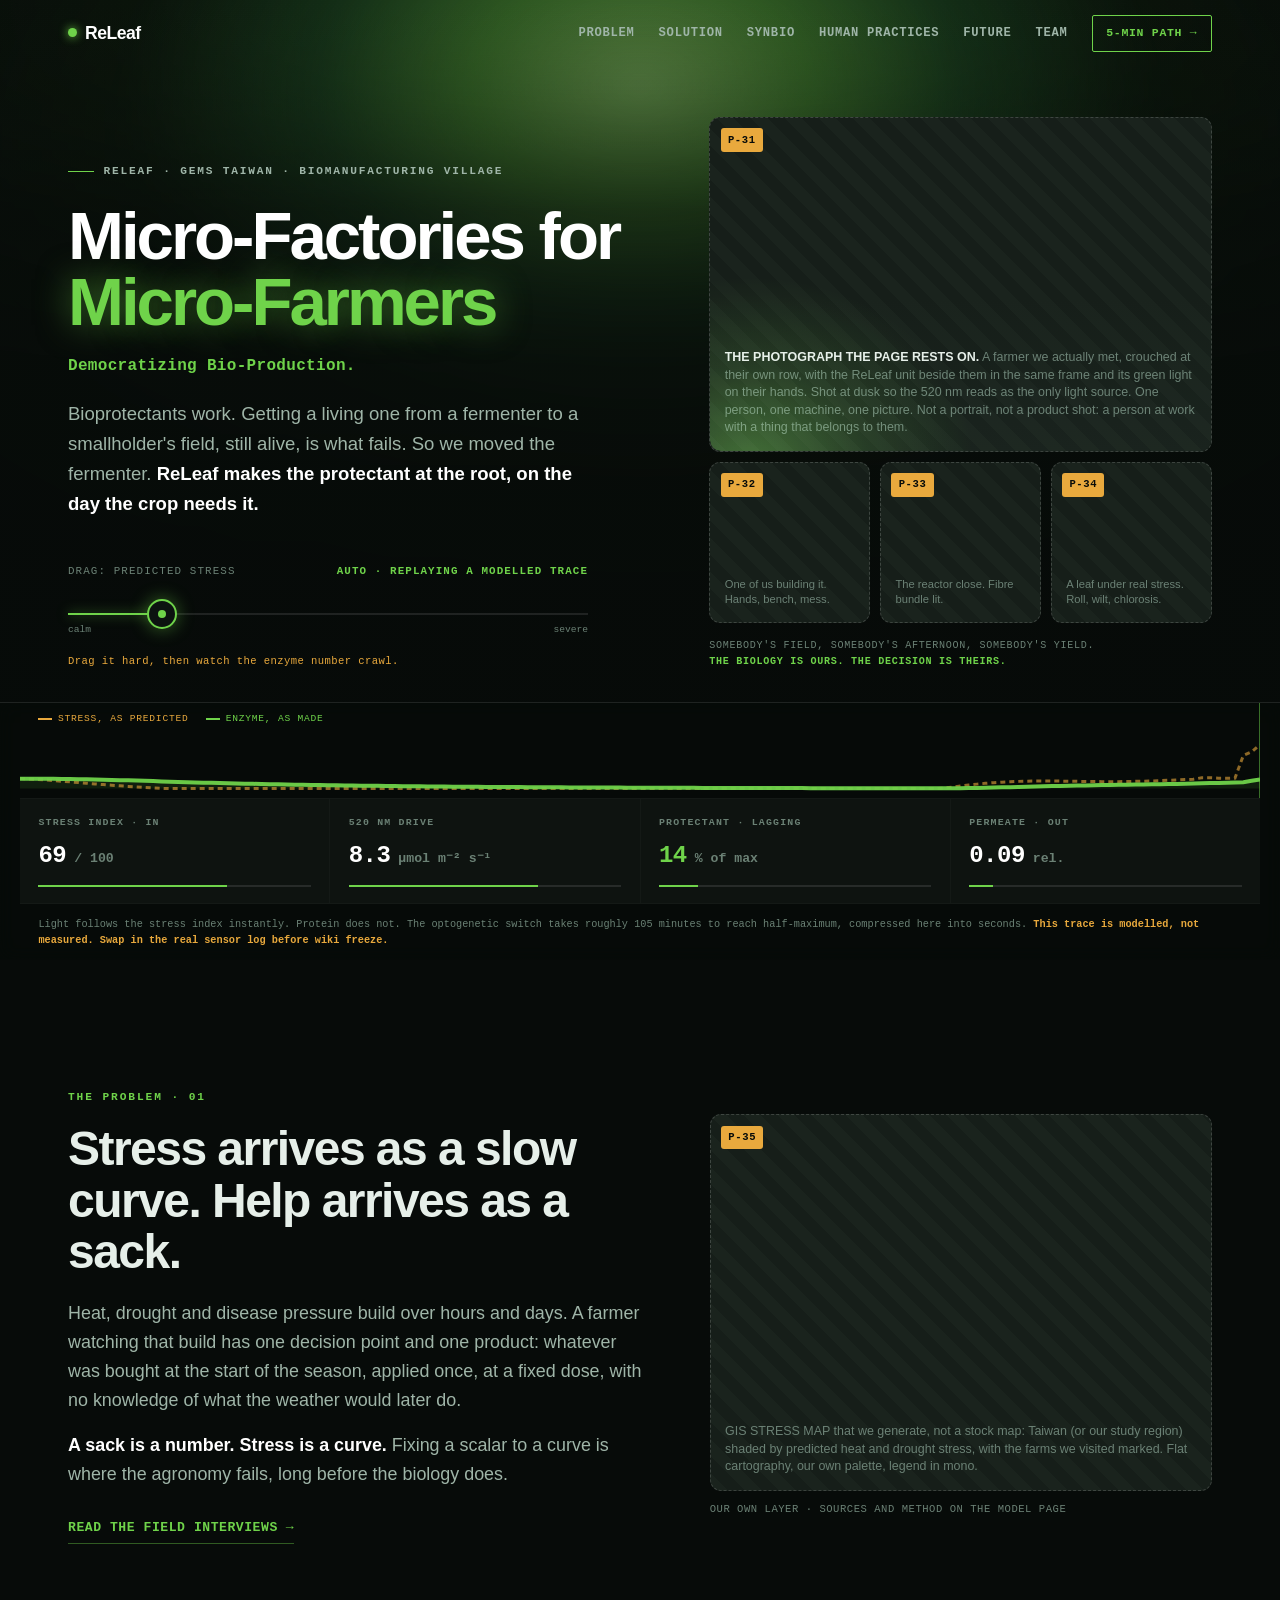
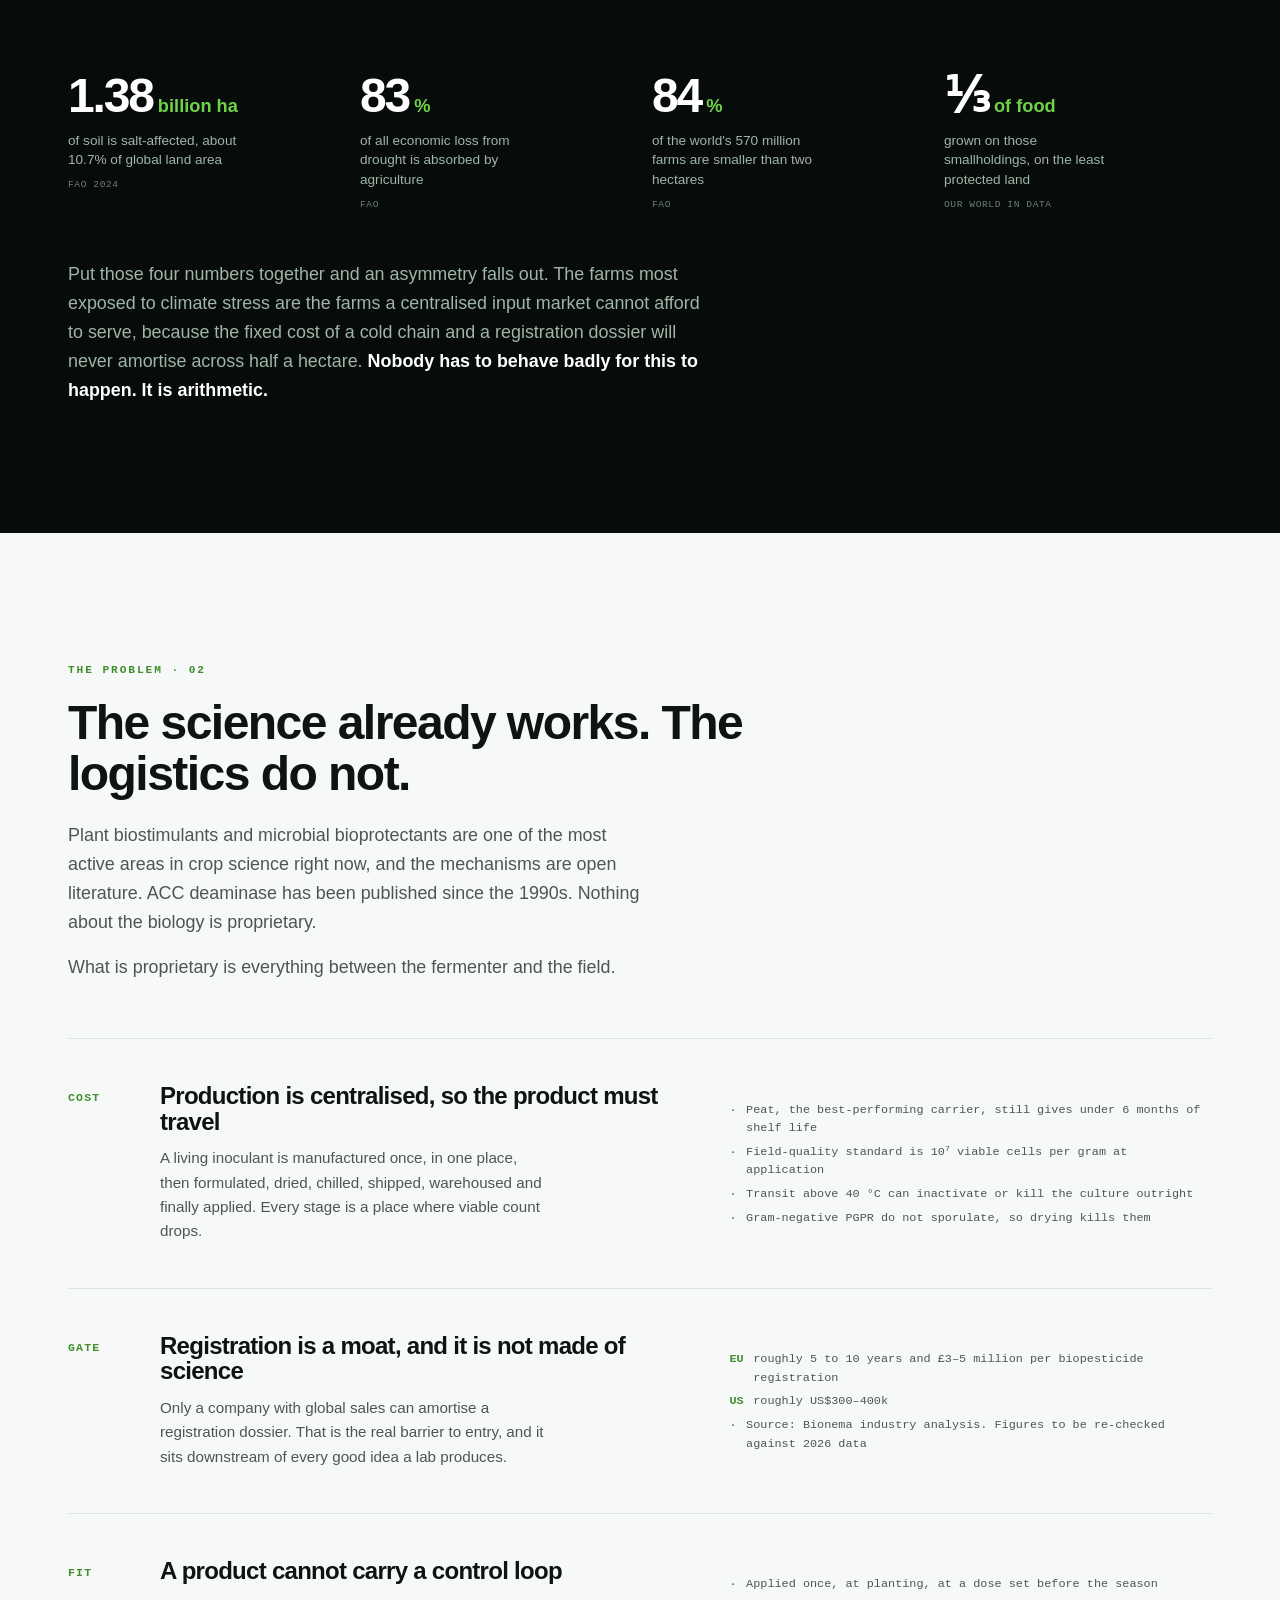
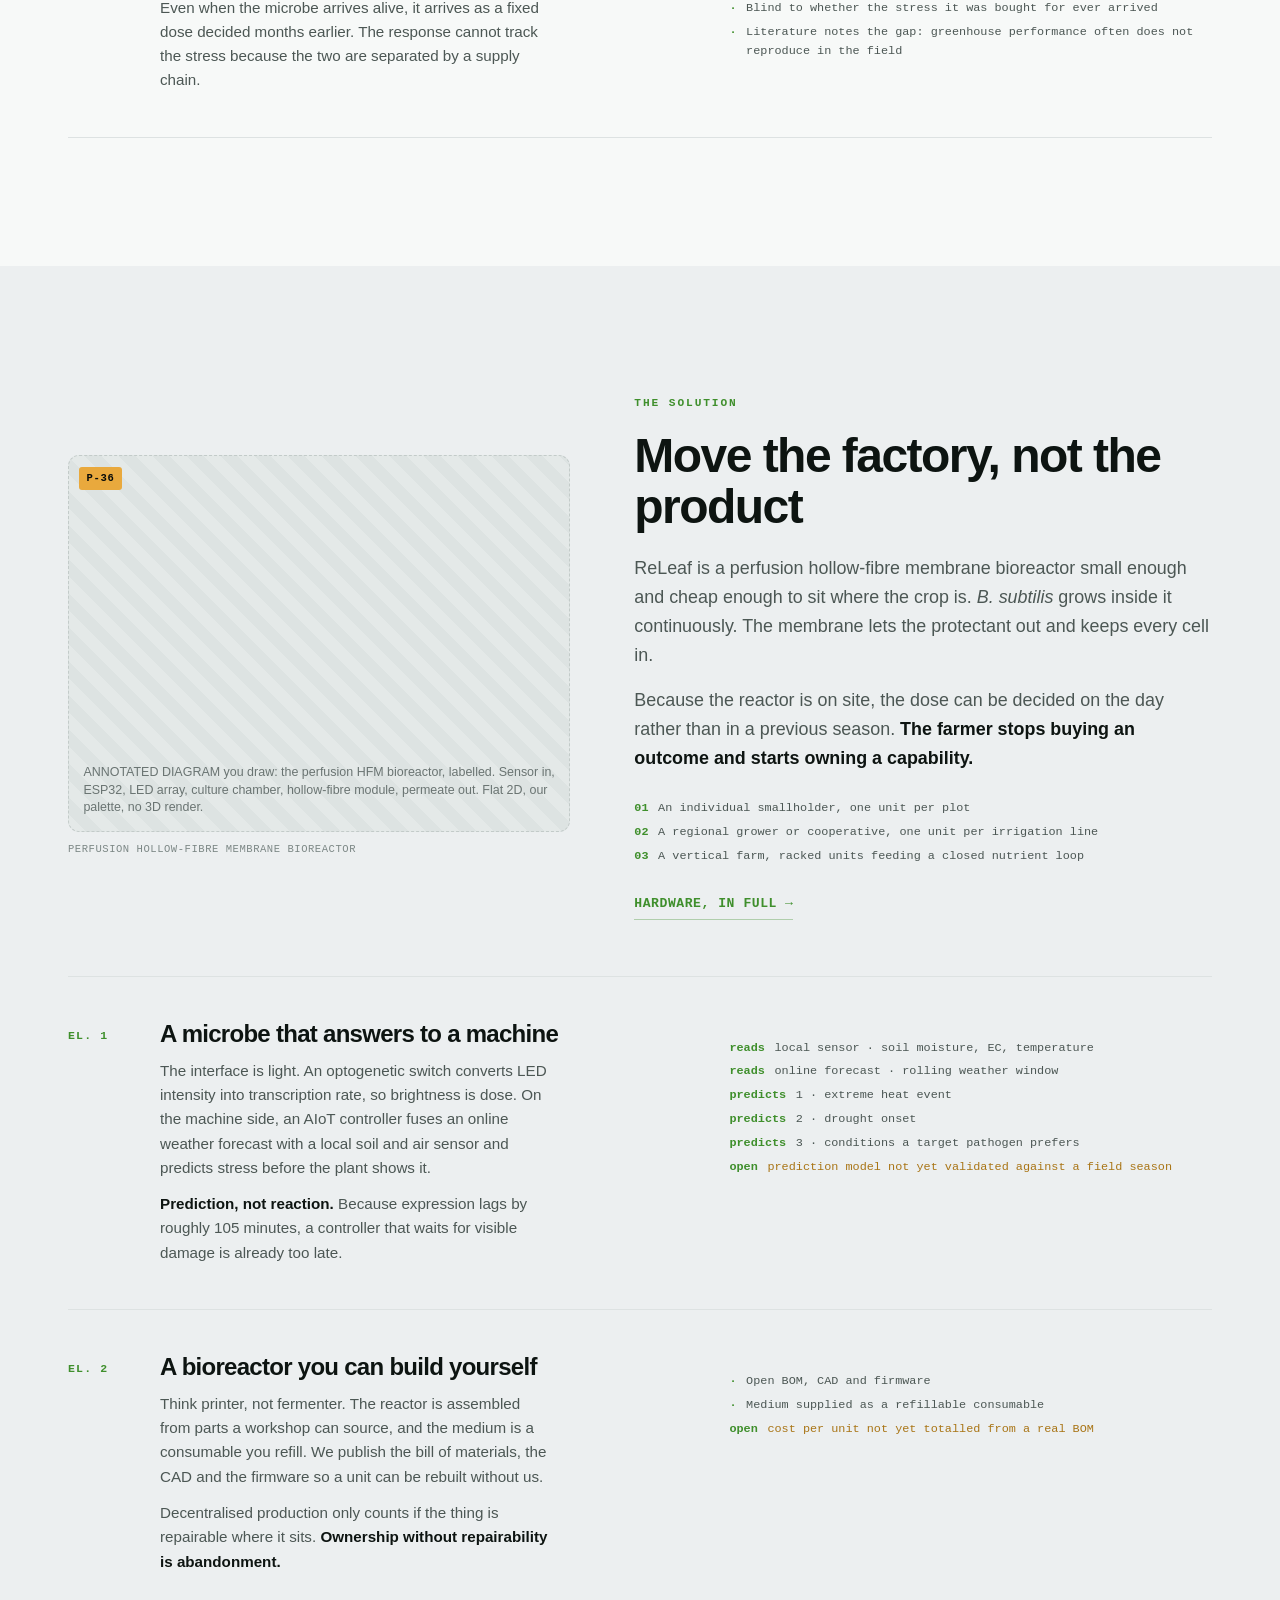
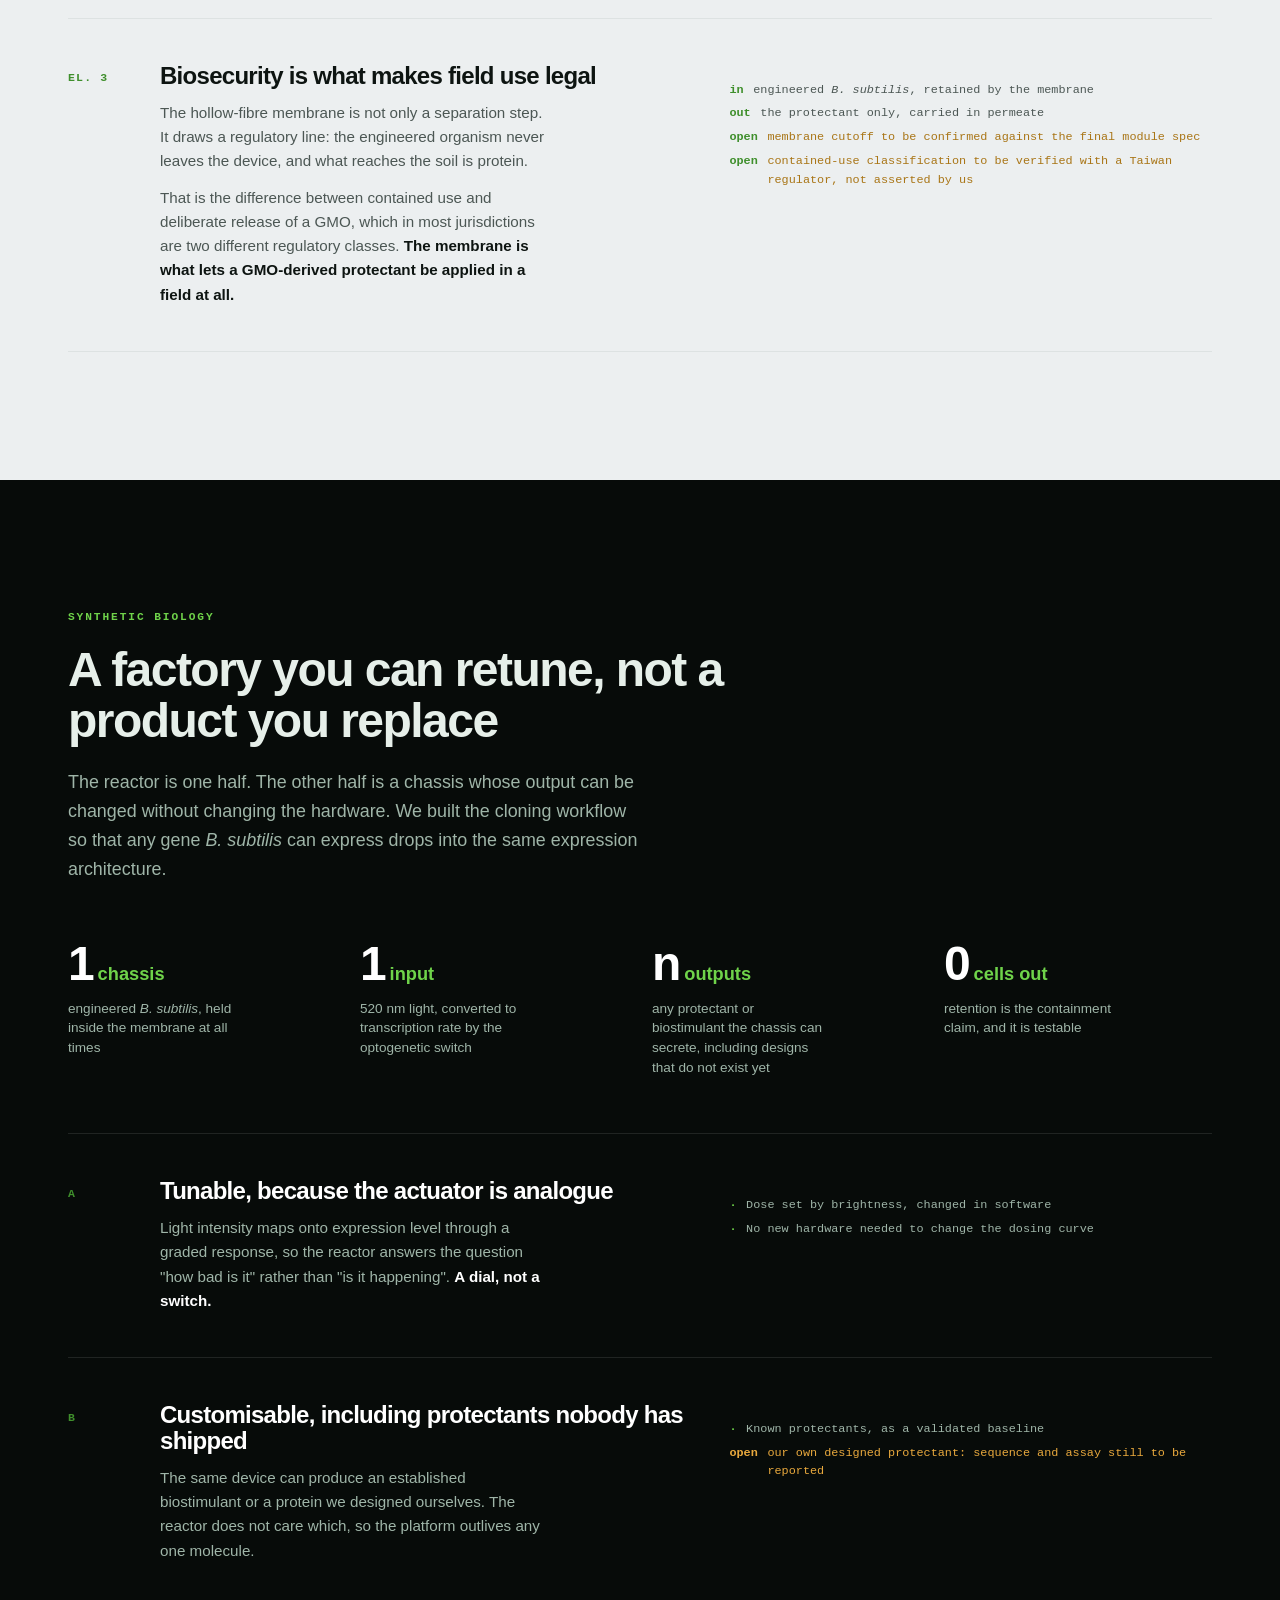
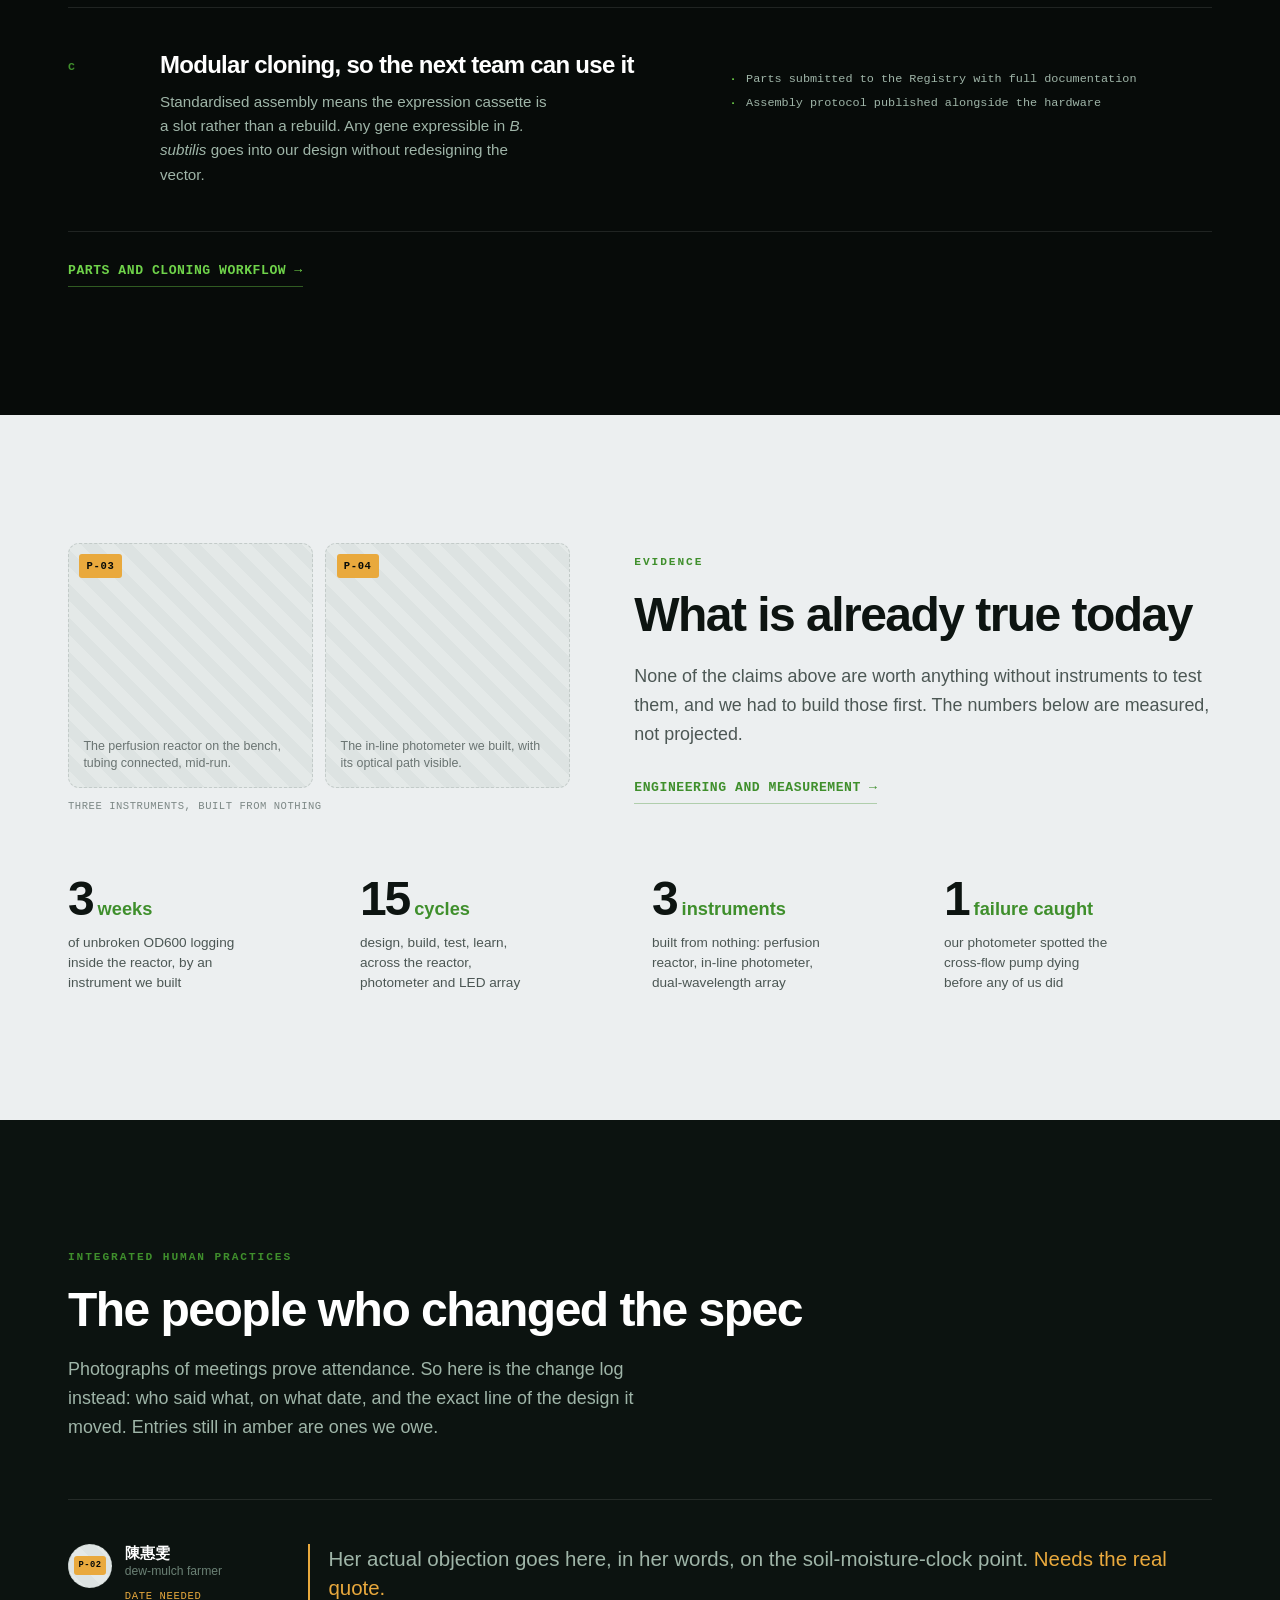
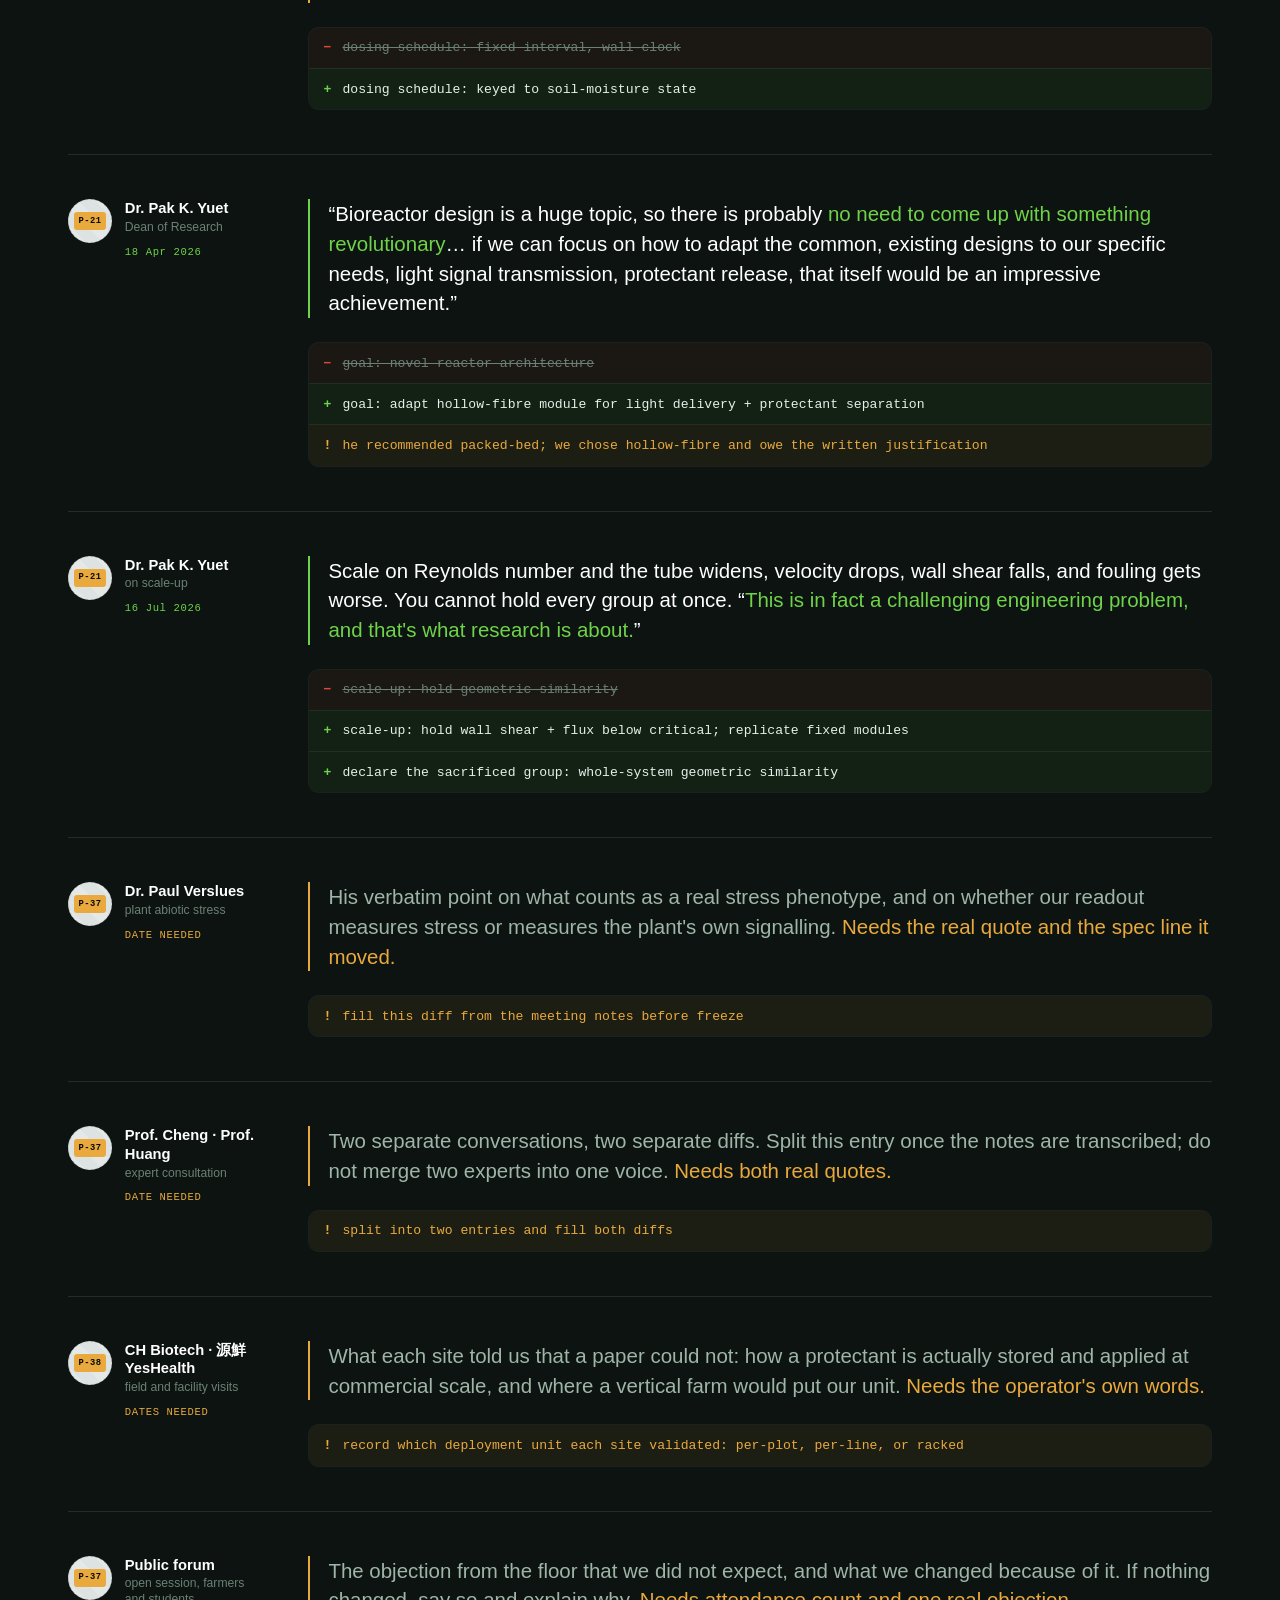
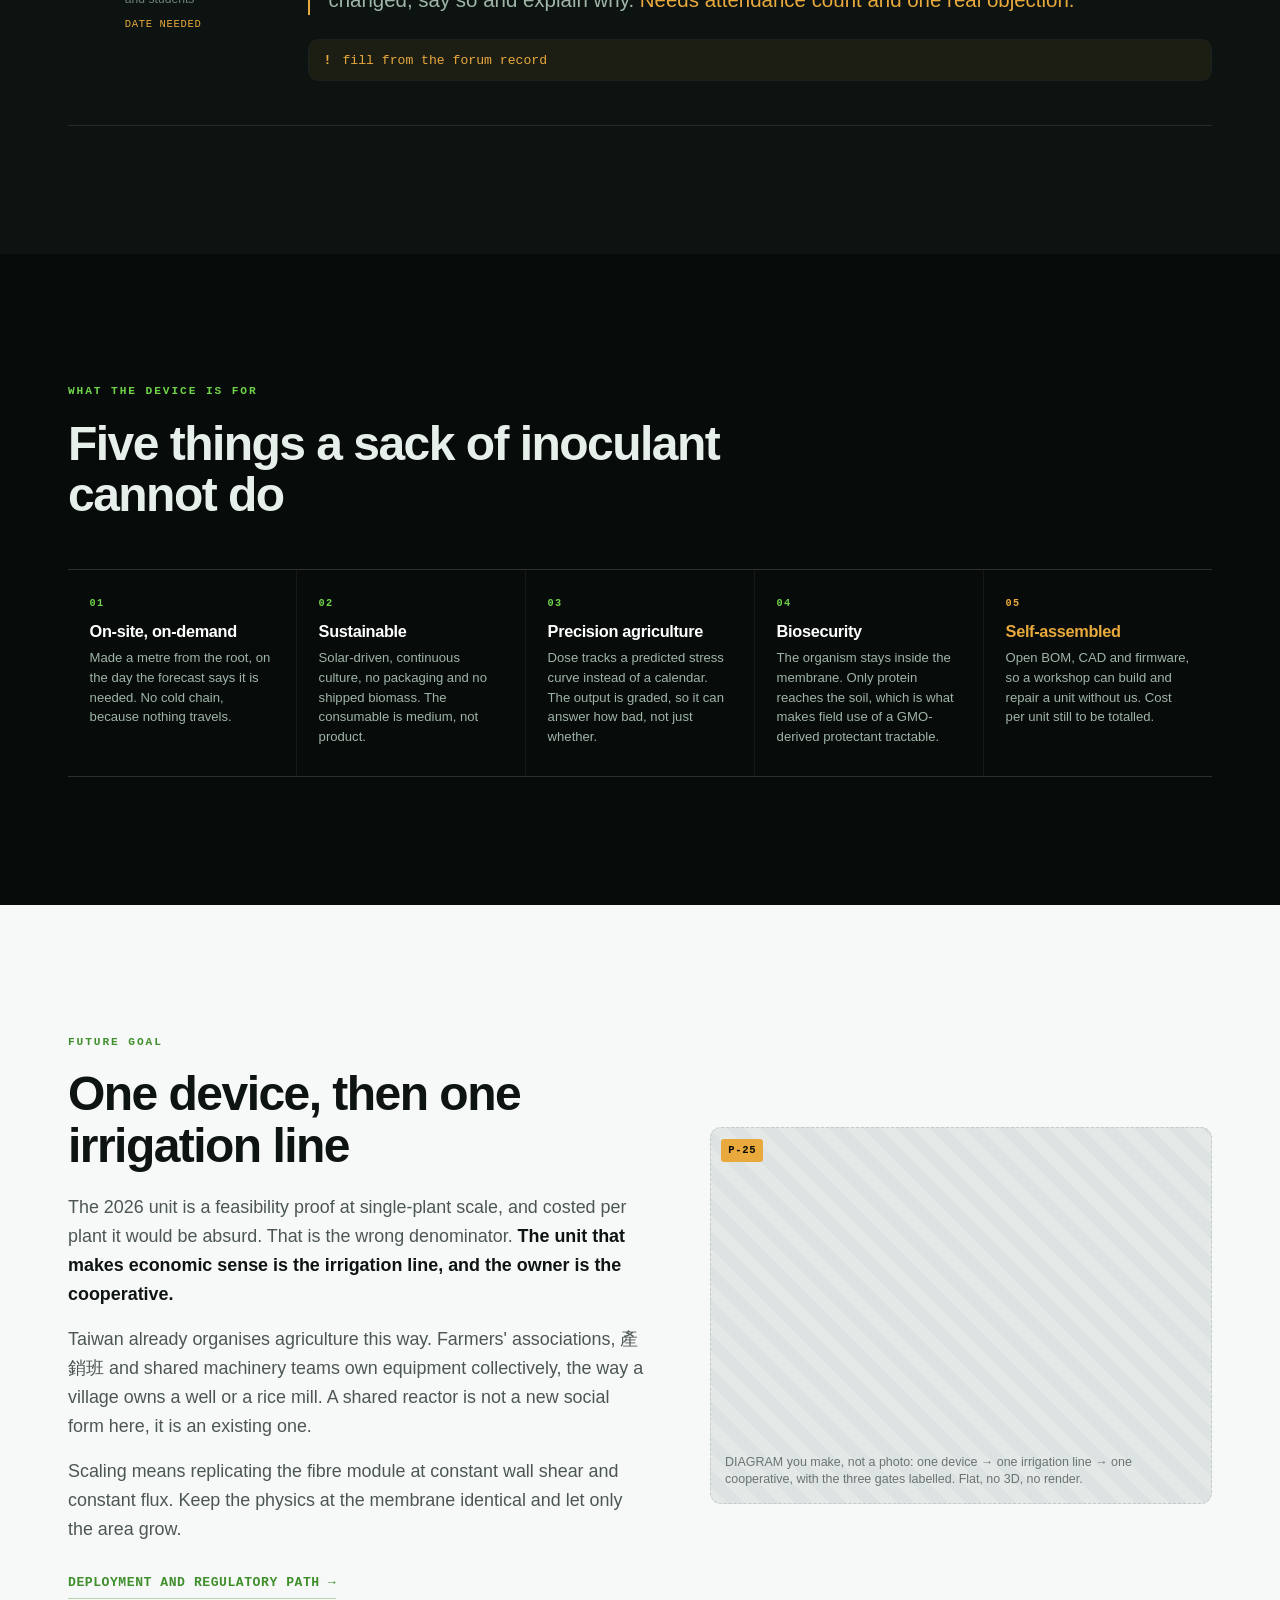
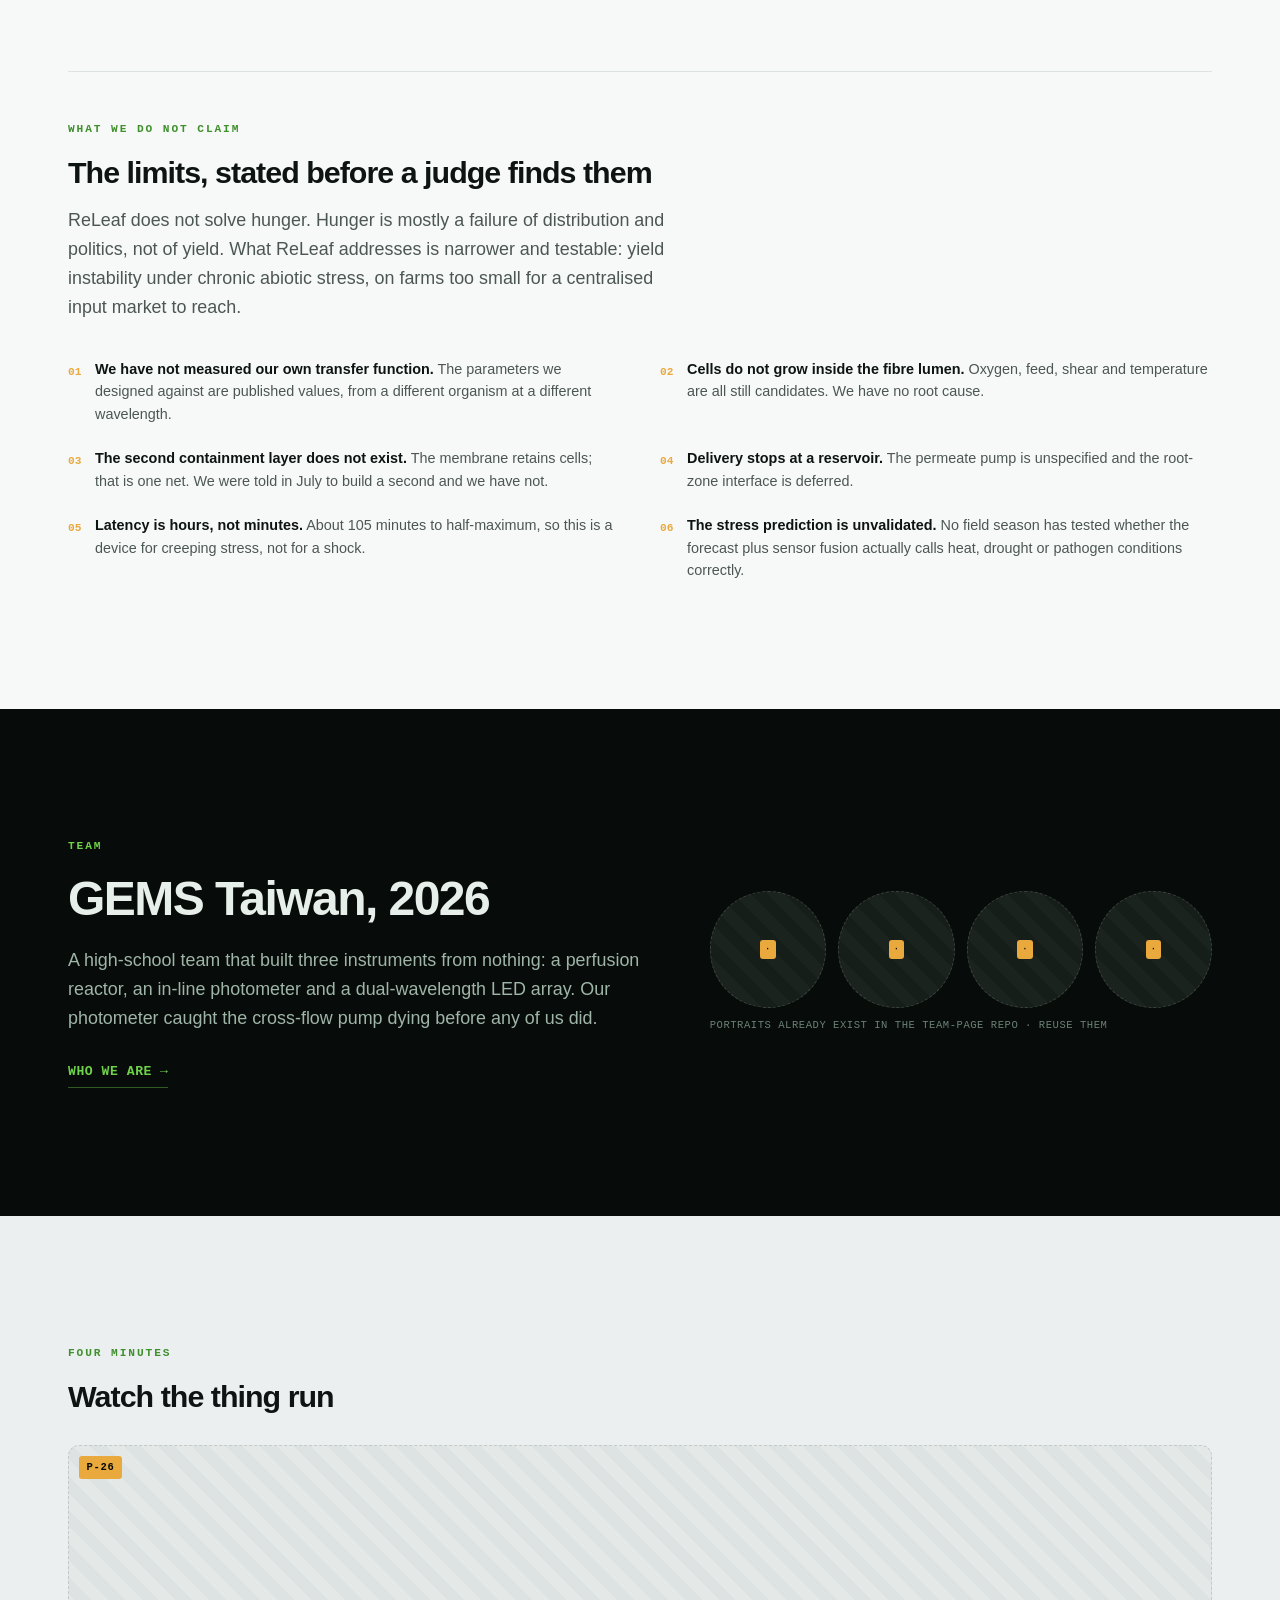
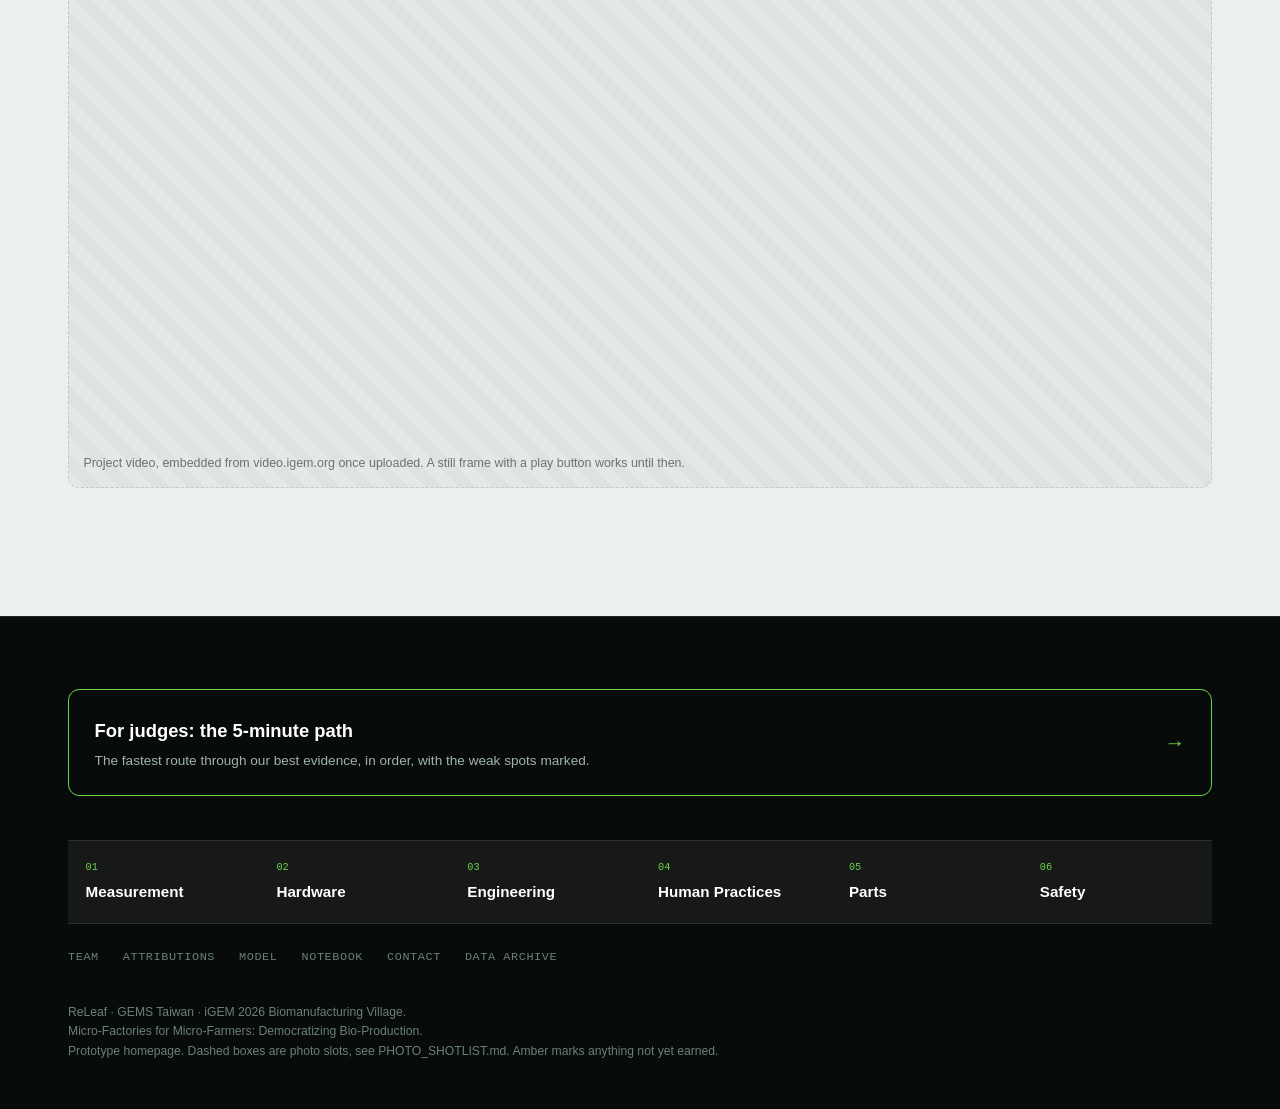
==== index.html @ 7ff1225b "ReLeaf homepage v0.4: restructure around the instructor element list Rebuilds the homepage as a docu" ====
<!DOCTYPE html>
<!--
  =============================================================================
  ReLeaf — wiki homepage v0.4  ·  GEMS-Taiwan 2026
  Hallmark · pre-emit critique: P5 H4 E5 S4 R5 V4
  /* Hallmark · macrostructure: Long Document · genre: atmospheric
   * theme: (project palette preserved — 520 nm green on near-black)
   * nav: N9 edge-aligned · footer: Ft6 six-cell index
   * enrichment: Tier-A CSS/SVG instrument rig (retained from v0.3)
   * tone: technical · audience: iGEM judges, then farmers and instructors
   */
  -----------------------------------------------------------------------------
  WHAT CHANGED FROM v0.3

  v0.3 was organised around one claim (proportional light). The instructor
  meeting of last week set a required element list: first visual, problem,
  slogan, solution, three elements, synbio, iHP, product highlight, future.
  So the page is now a document with an argument arc, not a demo with sections.

  The hero keeps the drag-rig, because no benchmark site lets a visitor operate
  the mechanism and that is still our only uncopyable move. It gains a 2x2
  photo block (farmer · student · bioreactor · stressed plant) so the required
  "1st Visual" lands inside the first viewport instead of below it.

  SENSOR FRAMING. v0.3 drove the rig from soil salinity alone. The AIoT spec
  predicts three things (heat, drought, pathogen-favourable conditions) from a
  local sensor plus an online forecast, so the rig input is now a composite
  stress index. The physics of the lag filter is unchanged.

  PHOTO SLOTS. Every dashed box is `<div class="ph" data-shot="P-nn">`.
  P-01..P-30 match PHOTO_SHOTLIST.md. P-31..P-38 are new and appended there.
  Replace with <img> keeping the wrapper classes.

  AMBER = UNVERIFIED. Anything in --amber is a number or claim we have not yet
  earned. Do not let amber survive to freeze without either evidence or removal.

  FONTS. Self-host and swap --font-display / --font-body; the wiki blocks
  cross-origin resources. System stack until then.
  =============================================================================
-->
<html lang="en">
<head>
<meta charset="utf-8">
<meta name="viewport" content="width=device-width, initial-scale=1">
<title>ReLeaf — Micro-Factories for Micro-Farmers · GEMS-Taiwan 2026</title>
<meta name="description" content="ReLeaf builds a perfusion hollow-fibre bioreactor that lets a farmer produce bioprotectants on site, on demand, at the moment the crop needs them.">
<style>
/* ── tokens ──────────────────────────────────────────────────────────────── */
:root{
  --void:#070b09;
  --void-2:#0c1310;
  --panel:#111a15;
  --edge:rgba(255,255,255,.10);
  --edge-2:rgba(255,255,255,.06);

  --g520:#6fd34a;         /* our wavelength. the only saturated accent. */
  --g520-dim:#3f8f2c;
  --g660:#e2483a;         /* the reset channel, used sparingly */
  --amber:#e9a93d;        /* anything open, unfinished, or honest */

  --lite:#f7f9f8;
  --lite-2:#eceff0;
  --lite-line:#dde2e2;
  --ink:#0d1411;
  --ink-2:#4c5754;
  --ink-3:#7d8886;

  --on-dark:#e6efe9;
  --on-dark-2:#9fb5a8;
  --on-dark-3:#6b8175;

  --radius:1.25rem; --radius-sm:.7rem;
  --max:1240px;
  --font-display:-apple-system,BlinkMacSystemFont,"Segoe UI",Roboto,"Helvetica Neue",Arial,sans-serif;
  --font-body:-apple-system,BlinkMacSystemFont,"Segoe UI",Roboto,"Helvetica Neue",Arial,"Noto Sans TC",sans-serif;
  --mono:ui-monospace,SFMono-Regular,Menlo,Consolas,monospace;
}
*{box-sizing:border-box}
html,body{overflow-x:clip}
html{-webkit-text-size-adjust:100%; scroll-behavior:smooth}
body{
  margin:0; background:var(--void); color:var(--on-dark);
  font-family:var(--font-body); font-size:17px; line-height:1.62;
  -webkit-font-smoothing:antialiased;
}
h1,h2,h3,h4{margin:0; font-family:var(--font-display); font-weight:700; line-height:1.07;
  letter-spacing:-.032em; font-style:normal; overflow-wrap:anywhere; min-width:0}
p{margin:0}
img{display:block; max-width:100%}
a{color:inherit; text-decoration:none}
:focus-visible{outline:2px solid var(--g520); outline-offset:3px}

.wrap{max-width:var(--max); margin:0 auto; padding:0 clamp(1rem,4vw,3rem)}
.band{padding:clamp(4.5rem,10vw,8.5rem) 0}
.band--lite{background:var(--lite); color:var(--ink)}
.band--lite2{background:var(--lite-2); color:var(--ink)}

.kick{
  display:block; font-family:var(--mono); font-size:.7rem; font-weight:700;
  letter-spacing:.17em; text-transform:uppercase; color:var(--g520); margin-bottom:1.1rem;
}
.band--lite .kick,.band--lite2 .kick{color:var(--g520-dim)}
.h1{font-size:clamp(2.15rem,5.4vw,4.2rem); line-height:.99; letter-spacing:-.045em}
.h2{font-size:clamp(1.85rem,4.2vw,3rem)}
.h3{font-size:clamp(1.35rem,2.6vw,1.9rem)}
.lede{font-size:clamp(1.02rem,1.4vw,1.16rem); color:var(--on-dark-2); max-width:58ch}
.band--lite .lede,.band--lite2 .lede{color:var(--ink-2)}
.lede b{color:#fff; font-weight:700}
.band--lite .lede b,.band--lite2 .lede b{color:var(--ink)}
.mono{font-family:var(--mono)}
.hd{max-width:48rem}

.out{
  display:inline-flex; align-items:center; gap:.5rem; margin-top:1.75rem;
  font-family:var(--mono); font-weight:700; font-size:.82rem; letter-spacing:.04em;
  text-transform:uppercase; color:var(--g520);
  border-bottom:1px solid rgba(111,211,74,.4); padding-bottom:.3rem;
  transition:gap .18s ease,border-color .18s ease; white-space:nowrap;
}
.out:hover{gap:.9rem; border-color:var(--g520)}
.band--lite .out,.band--lite2 .out{color:var(--g520-dim); border-color:rgba(63,143,44,.35)}

/* ── photo slot ──────────────────────────────────────────────────────────── */
.ph{
  position:relative; overflow:hidden; border-radius:var(--radius-sm);
  background:repeating-linear-gradient(45deg,#1a231d 0 12px,#161e19 12px 24px);
  border:1px dashed rgba(255,255,255,.16);
  display:flex; flex-direction:column; justify-content:flex-end; padding:.9rem; gap:.3rem;
  min-height:140px;
}
.ph__id{
  position:absolute; top:.65rem; left:.65rem; font-family:var(--mono); font-size:.66rem;
  font-weight:700; letter-spacing:.06em; color:var(--void); background:var(--amber);
  padding:.2rem .45rem; border-radius:3px;
}
.ph__t{font-size:.78rem; line-height:1.4; color:var(--on-dark-3); font-weight:500}
.band--lite .ph,.band--lite2 .ph{
  background:repeating-linear-gradient(45deg,#e4e9e8 0 12px,#dde3e2 12px 24px);
  border-color:#c3cbc9;
}
.band--lite .ph__t,.band--lite2 .ph__t{color:#6a7472}
.ph--round{border-radius:50%; min-height:0; aspect-ratio:1; padding:0;
  align-items:center; justify-content:center}
.ph--round .ph__id{position:static; font-size:.55rem; padding:.12rem .3rem}
.ph--round .ph__t{display:none}

/* ── nav · N9 edge-aligned ───────────────────────────────────────────────── */
.nav{position:fixed; inset:0 0 auto 0; z-index:70; height:68px; display:flex; align-items:center;
  transition:background .25s ease,border-color .25s ease; border-bottom:1px solid transparent}
.nav.stuck{background:rgba(7,11,9,.86); backdrop-filter:blur(12px); border-bottom-color:var(--edge)}
.nav .wrap{display:flex; align-items:center; gap:1.5rem; width:100%}
.nav__mark{display:flex; align-items:baseline; gap:.5rem; font-family:var(--font-display);
  font-weight:700; font-size:1.1rem; letter-spacing:-.03em; color:#fff}
.nav__dot{width:9px; height:9px; border-radius:50%; background:var(--g520);
  box-shadow:0 0 10px var(--g520); flex:0 0 9px; transform:translateY(-2px)}
.nav__links{display:none; gap:1.5rem; margin-left:auto; font-family:var(--mono);
  font-size:.76rem; letter-spacing:.06em; text-transform:uppercase; font-weight:700}
.nav__links a{color:var(--on-dark-2); white-space:nowrap}
.nav__links a:hover{color:var(--g520)}
.nav__cta{margin-left:auto; font-family:var(--mono); font-size:.72rem; font-weight:700;
  letter-spacing:.06em; text-transform:uppercase; white-space:nowrap;
  border:1px solid var(--g520); color:var(--g520); padding:.5rem .85rem; border-radius:2px}
.nav__cta:hover{background:var(--g520); color:var(--void)}
@media(min-width:1100px){ .nav__links{display:flex} .nav__cta{margin-left:0} }

/* ══ HERO ══════════════════════════════════════════════════════════════════ */
.hero{position:relative; min-height:100svh; display:flex; flex-direction:column;
  justify-content:flex-end; overflow:hidden; background:var(--void)}
.bloom{
  position:absolute; left:50%; top:9%; width:150%; aspect-ratio:1/.62;
  transform:translate(-50%,-50%); pointer-events:none; will-change:opacity,transform;
  background:
    radial-gradient(ellipse 38% 44% at 50% 50%, rgba(178,255,130,1) 0%, rgba(120,225,80,.8) 22%, rgba(72,190,90,.38) 44%, rgba(24,110,52,0) 70%),
    radial-gradient(ellipse 72% 66% at 50% 54%, rgba(63,143,44,.42) 0%, rgba(20,70,40,0) 72%);
  filter:blur(10px); opacity:.2;
}
.grain{position:absolute; inset:0; pointer-events:none; opacity:.5; mix-blend-mode:overlay}
.horizon{position:relative; height:96px; border-bottom:1px solid var(--edge-2)}
.horizon svg{position:absolute; inset:0; width:100%; height:100%; display:block}
.horizon__key{position:absolute; top:.5rem; left:1.15rem; display:flex; gap:1.1rem;
  font-family:var(--mono); font-size:.6rem; letter-spacing:.08em; text-transform:uppercase;
  color:var(--on-dark-3); pointer-events:none}
.horizon__key i{font-style:normal; display:inline-flex; align-items:center; gap:.35rem}
.horizon__key i::before{content:""; width:14px; height:2px; background:currentColor}
.horizon__key .k-ec{color:var(--amber)} .horizon__key .k-ex{color:var(--g520)}
.horizon__now{position:absolute; top:0; bottom:0; right:0; width:1px;
  background:rgba(111,211,74,.5); pointer-events:none}
.hero__vig{position:absolute; inset:0; pointer-events:none;
  background:radial-gradient(ellipse 90% 75% at 50% 55%, transparent 40%, rgba(7,11,9,.72) 100%)}
.hero__floor{position:absolute; inset:0; z-index:2; pointer-events:none;
  background:linear-gradient(to bottom,
    rgba(7,11,9,0) 0%, rgba(7,11,9,.28) 9%, rgba(7,11,9,.70) 22%,
    rgba(7,11,9,.90) 38%, rgba(7,11,9,.96) 62%)}

.hero__inner{position:relative; z-index:3; width:100%; padding-bottom:clamp(1.25rem,3vw,2rem)}
.hero__top{padding-top:clamp(6.5rem,13vh,9.5rem)}
.hero__grid{display:grid; gap:clamp(2rem,4vw,3.25rem); align-items:end}
@media(min-width:1040px){.hero__grid{grid-template-columns:1.08fr minmax(0,.92fr)}}
.tagline{display:inline-flex; align-items:center; gap:.6rem; font-family:var(--mono);
  font-size:.7rem; font-weight:700; letter-spacing:.16em; text-transform:uppercase;
  color:var(--on-dark-2); margin-bottom:1.4rem}
.tagline::before{content:""; width:26px; height:1px; background:var(--g520)}
.hero__h1{color:#fff; max-width:15ch}
.hero__h1 em{font-style:normal; color:var(--g520); text-shadow:0 0 34px rgba(111,211,74,.5)}
.hero__slog{font-family:var(--mono); font-size:clamp(.82rem,1.5vw,1rem); font-weight:700;
  letter-spacing:.02em; color:var(--g520); margin-top:1.15rem}
.hero__sub{color:var(--on-dark-2); font-size:clamp(1rem,1.5vw,1.16rem); margin-top:1.15rem;
  max-width:52ch; font-weight:500}
.hero__sub b{color:#fff}

/* ── FIRST VISUAL ─────────────────────────────────────────────────────────
   One human frame carries the page, not four equal thumbnails. The lead photo
   has the farmer AND the device in the same shot, so the humanity and the
   biotechnology are one picture rather than two claims. The ::after spill
   throws our own 520 nm green across the lower-left of that frame, which makes
   the reactor's light physically touch the person it is for. Everything else
   is support, and support is smaller.
   ------------------------------------------------------------------------- */
.fv{display:grid; gap:.6rem}
.fv__lead{position:relative; aspect-ratio:3/2; min-height:0}
.fv__lead::after{
  content:""; position:absolute; inset:0; pointer-events:none; border-radius:inherit;
  background:
    radial-gradient(ellipse 62% 78% at 8% 104%, rgba(111,211,74,.42) 0%, rgba(111,211,74,.14) 38%, rgba(111,211,74,0) 72%),
    linear-gradient(to top, rgba(7,11,9,.55) 0%, rgba(7,11,9,0) 46%);
  mix-blend-mode:screen;
}
.fv__row{display:grid; grid-template-columns:repeat(3,minmax(0,1fr)); gap:.6rem}
.fv__row .ph{aspect-ratio:1; min-height:0}
.fv__row .ph__t{font-size:.7rem; line-height:1.35}
.fv__cap{font-family:var(--mono); font-size:.63rem; letter-spacing:.07em;
  text-transform:uppercase; color:var(--on-dark-3); margin-top:.35rem; line-height:1.6}
.fv__cap b{color:var(--g520); font-weight:700}

/* ── the drag control ────────────────────────────────────────────────────── */
.rig{margin-top:clamp(1.75rem,4vw,2.75rem); max-width:520px}
.rig__lab{display:flex; justify-content:space-between; align-items:baseline; gap:1rem;
  font-family:var(--mono); font-size:.68rem; letter-spacing:.1em; text-transform:uppercase;
  color:var(--on-dark-3); margin-bottom:.7rem}
.rig__lab b{color:var(--g520); font-weight:700; text-align:right}
.rig__track{position:relative; height:44px; cursor:ew-resize; touch-action:none;
  display:flex; align-items:center}
.rig__rail{position:absolute; inset:auto 0; height:2px; background:var(--edge)}
.rig__fill{position:absolute; left:0; height:2px; width:var(--v,18%); background:var(--g520);
  box-shadow:0 0 12px rgba(111,211,74,.7)}
.rig__thumb{position:absolute; left:var(--v,18%); width:30px; height:30px; margin-left:-15px;
  border-radius:50%; background:var(--void-2); border:2px solid var(--g520);
  box-shadow:0 0 18px rgba(111,211,74,.45); display:grid; place-items:center}
.rig__thumb::after{content:""; width:8px; height:8px; border-radius:50%; background:var(--g520)}
.rig__ticks{position:absolute; inset:auto 0 -2px; display:flex; justify-content:space-between;
  font-family:var(--mono); font-size:.6rem; color:var(--on-dark-3); pointer-events:none}
.rig__hint{font-family:var(--mono); font-size:.66rem; color:var(--amber); margin-top:1.1rem;
  letter-spacing:.04em; min-height:1.2em}

/* ── instrument strip ────────────────────────────────────────────────────── */
.strip{position:relative; z-index:3; border-top:1px solid var(--edge);
  background:rgba(7,11,9,.55); backdrop-filter:blur(8px)}
.strip__g{display:grid; grid-template-columns:repeat(2,minmax(0,1fr)); gap:1px; background:var(--edge-2)}
@media(min-width:820px){.strip__g{grid-template-columns:repeat(4,minmax(0,1fr))}}
.gauge{padding:1rem 1.15rem; background:rgba(7,11,9,.4)}
.gauge__l{font-family:var(--mono); font-size:.62rem; font-weight:700; letter-spacing:.12em;
  text-transform:uppercase; color:var(--on-dark-3)}
.gauge__v{font-family:var(--mono); font-size:clamp(1.15rem,2.1vw,1.5rem); font-weight:700;
  color:#fff; margin-top:.35rem; letter-spacing:-.02em; font-variant-numeric:tabular-nums}
.gauge__v small{font-size:.55em; color:var(--on-dark-3); font-weight:600; letter-spacing:0}
.gauge--lag .gauge__v{color:var(--g520)}
.gauge__b{height:2px; margin-top:.6rem; background:var(--edge)}
.gauge__b i{display:block; height:100%; width:0; background:var(--g520); transition:width .1s linear}
.strip__note{font-family:var(--mono); font-size:.64rem; color:var(--on-dark-3);
  padding:.7rem 1.15rem; border-top:1px solid var(--edge-2); line-height:1.6}
.strip__note b{color:var(--amber)}

/* ── layout helpers ──────────────────────────────────────────────────────── */
.split{display:grid; gap:clamp(2rem,5vw,4rem); align-items:center}
@media(min-width:980px){
  .split{grid-template-columns:1.15fr minmax(0,1fr)}
  .split--flip{grid-template-columns:minmax(0,1fr) 1.15fr}
  .split--flip .media{order:-1}
}
.solo{width:100%; aspect-ratio:4/3}
.wide{width:100%; aspect-ratio:21/9}
.pair{display:grid; grid-template-columns:repeat(2,minmax(0,1fr)); gap:.75rem}
.pair .ph{aspect-ratio:1; min-height:0}
.pair__cap{font-family:var(--mono); font-size:.66rem; color:var(--on-dark-3); margin-top:.6rem;
  letter-spacing:.05em; text-transform:uppercase}
.band--lite .pair__cap,.band--lite2 .pair__cap{color:var(--ink-3)}

/* ── numbers ─────────────────────────────────────────────────────────────── */
.nums{display:grid; grid-template-columns:repeat(2,minmax(0,1fr)); gap:2.5rem 1.5rem}
@media(min-width:900px){.nums{grid-template-columns:repeat(4,minmax(0,1fr))}}
.num__v{font-family:var(--font-display); font-size:clamp(2rem,4.2vw,3rem); font-weight:700;
  letter-spacing:-.045em; line-height:1; color:#fff}
.band--lite .num__v,.band--lite2 .num__v{color:var(--ink)}
.num__v em{font-style:normal; font-size:.38em; color:var(--g520); letter-spacing:0; font-weight:600}
.band--lite .num__v em,.band--lite2 .num__v em{color:var(--g520-dim)}
.num__l{font-size:.85rem; color:var(--on-dark-2); margin-top:.65rem; line-height:1.45; max-width:23ch}
.band--lite .num__l,.band--lite2 .num__l{color:var(--ink-2)}
.num__s{display:block; font-family:var(--mono); font-size:.6rem; letter-spacing:.06em;
  text-transform:uppercase; color:var(--on-dark-3); margin-top:.5rem}
.band--lite .num__s,.band--lite2 .num__s{color:var(--ink-3)}

/* ── the three elements ──────────────────────────────────────────────────── */
.elems{margin-top:clamp(2.5rem,6vw,3.5rem); border-top:1px solid var(--lite-line)}
.elem{border-bottom:1px solid var(--lite-line); padding:clamp(1.9rem,4vw,2.75rem) 0;
  display:grid; gap:1.5rem}
@media(min-width:900px){.elem{grid-template-columns:3.5rem 1.05fr minmax(0,.95fr); gap:2.25rem;
  align-items:start}}
.elem__n{font-family:var(--mono); font-size:.72rem; font-weight:700; color:var(--g520-dim);
  letter-spacing:.1em; padding-top:.4rem}
.elem__h{font-family:var(--font-display); font-weight:700;
  font-size:clamp(1.2rem,2.1vw,1.5rem); letter-spacing:-.03em; color:var(--ink)}
.elem__t{font-size:.95rem; line-height:1.6; color:var(--ink-2); margin-top:.75rem; max-width:46ch}
.elem__t b{color:var(--ink)}
.spec{margin-top:1.1rem; font-family:var(--mono); font-size:.74rem; line-height:1.55;
  display:grid; gap:.35rem}
.spec div{display:flex; gap:.6rem}
.spec span:first-child{color:var(--g520-dim); flex:0 0 auto; font-weight:700}
.spec span:last-child{color:var(--ink-2)}
.spec .u span:last-child{color:#a97516}

/* ── product highlight pillars ───────────────────────────────────────────── */
.pillars{display:grid; gap:1px; background:var(--edge-2);
  border-top:1px solid var(--edge); border-bottom:1px solid var(--edge);
  margin-top:clamp(2.25rem,5vw,3rem)}
@media(min-width:640px){.pillars{grid-template-columns:repeat(2,minmax(0,1fr))}}
@media(min-width:1040px){.pillars{grid-template-columns:repeat(5,minmax(0,1fr))}}
.pillar{padding:1.6rem 1.35rem 1.8rem; background:var(--void)}
.pillar__n{font-family:var(--mono); font-size:.64rem; font-weight:700; letter-spacing:.12em;
  color:var(--g520)}
.pillar__h{font-family:var(--font-display); font-weight:700; font-size:1.02rem; color:#fff;
  margin-top:.7rem; letter-spacing:-.02em}
.pillar__t{font-size:.82rem; line-height:1.5; color:var(--on-dark-2); margin-top:.5rem}
.pillar--open .pillar__n,.pillar--open .pillar__h{color:var(--amber)}

/* ── DESIGN CHANGELOG — our Human Practices form ─────────────────────────── */
.log{border-top:1px solid var(--edge); margin-top:clamp(2.5rem,6vw,3.5rem)}
.entry{border-bottom:1px solid var(--edge); padding:clamp(1.75rem,4vw,2.75rem) 0;
  display:grid; gap:1.5rem}
@media(min-width:900px){.entry{grid-template-columns:200px minmax(0,1fr); gap:2.5rem}}
.entry__who{display:flex; gap:.8rem; align-items:flex-start}
.entry__pic{width:44px; height:44px; flex:0 0 44px}
.entry__n{font-weight:700; font-size:.92rem; color:#fff; line-height:1.25}
.entry__r{font-size:.76rem; color:var(--on-dark-3); line-height:1.3; margin-top:.15rem}
.entry__d{font-family:var(--mono); font-size:.66rem; color:var(--g520); margin-top:.5rem;
  letter-spacing:.06em}
.entry__d[data-fill]{color:var(--amber)}
.said{font-size:clamp(1.02rem,1.8vw,1.28rem); line-height:1.45; color:#fff; font-weight:500;
  border-left:2px solid var(--g520); padding-left:1.15rem; margin:0}
.said mark{background:none; color:var(--g520)}
.said[data-fill]{border-left-color:var(--amber); color:var(--on-dark-2)}
.diff{margin-top:1.5rem; font-family:var(--mono); font-size:.82rem; line-height:1.6;
  background:var(--void-2); border:1px solid var(--edge-2); border-radius:var(--radius-sm);
  overflow:hidden}
.diff__r{display:flex; gap:.7rem; padding:.6rem .9rem}
.diff__r+.diff__r{border-top:1px solid var(--edge-2)}
.diff__s{flex:0 0 auto; font-weight:700}
.diff--out{background:rgba(226,72,58,.07)} .diff--out .diff__s{color:var(--g660)}
.diff--out .diff__t{color:var(--on-dark-3); text-decoration:line-through; text-decoration-thickness:1px}
.diff--in{background:rgba(111,211,74,.07)} .diff--in .diff__s{color:var(--g520)}
.diff--in .diff__t{color:var(--on-dark)}
.diff--open{background:rgba(233,169,61,.07)} .diff--open .diff__s{color:var(--amber)}
.diff--open .diff__t{color:var(--amber)}

/* ── open problems ───────────────────────────────────────────────────────── */
.opens{display:grid; gap:1.4rem 2.5rem; margin-top:2rem}
@media(min-width:820px){.opens{grid-template-columns:repeat(2,minmax(0,1fr))}}
.open{display:flex; gap:.85rem}
.open__n{font-family:var(--mono); font-size:.7rem; font-weight:700; color:var(--amber);
  padding-top:.3rem; flex:0 0 auto}
.open__t{font-size:.9rem; line-height:1.55; color:var(--on-dark-2)}
.open__t b{color:#fff}

/* ── footer ──────────────────────────────────────────────────────────────── */
.foot{border-top:1px solid var(--edge); padding:clamp(3rem,7vw,4.5rem) 0 3rem}
.foot__cta{display:flex; align-items:center; justify-content:space-between; gap:1.5rem;
  flex-wrap:wrap; border:1px solid var(--g520); border-radius:var(--radius-sm);
  padding:1.4rem 1.6rem; margin-bottom:2.75rem; transition:background .18s}
.foot__cta:hover{background:rgba(111,211,74,.07)}
.foot__cta strong{display:block; font-family:var(--font-display); font-size:1.15rem; color:#fff}
.foot__cta span{display:block; font-size:.85rem; color:var(--on-dark-2); margin-top:.25rem}
.foot__cta i{font-style:normal; font-size:1.3rem; color:var(--g520)}
.foot__six{display:grid; gap:1px; background:var(--edge-2); border-top:1px solid var(--edge);
  border-bottom:1px solid var(--edge); grid-template-columns:minmax(0,1fr)}
@media(min-width:620px){.foot__six{grid-template-columns:repeat(3,minmax(0,1fr))}}
@media(min-width:1040px){.foot__six{grid-template-columns:repeat(6,minmax(0,1fr))}}
.foot__six a{padding:1.15rem 1.1rem; display:block; transition:background .16s}
.foot__six a:hover{background:var(--panel)}
.foot__six .n{display:block; font-family:var(--mono); font-size:.64rem; color:var(--g520)}
.foot__six .l{display:block; font-family:var(--font-display); font-weight:700; font-size:.95rem;
  color:#fff; margin-top:.25rem}
.foot__rest{display:flex; flex-wrap:wrap; gap:.5rem 1.5rem; margin-top:1.5rem;
  font-family:var(--mono); font-size:.74rem; letter-spacing:.05em; text-transform:uppercase}
.foot__rest a{color:var(--on-dark-3); white-space:nowrap}
.foot__rest a:hover{color:var(--g520)}
.foot__legal{margin-top:2.25rem; font-size:.76rem; color:var(--on-dark-3); line-height:1.6}

@media(prefers-reduced-motion:reduce){*{animation:none!important; transition-duration:.01ms!important}}
</style>
</head>
<body>

<nav class="nav" id="nav">
  <div class="wrap">
    <a class="nav__mark" href="#top"><span class="nav__dot"></span>ReLeaf</a>
    <div class="nav__links">
      <a href="#problem">Problem</a><a href="#solution">Solution</a>
      <a href="#synbio">Synbio</a><a href="#log">Human Practices</a>
      <a href="#future">Future</a><a href="#team">Team</a>
    </div>
    <a class="nav__cta" href="#judges">5-min path →</a>
  </div>
</nav>

<!-- ══════════════════════════════════════════════════════════════════════════
     HERO · slogan + the drag rig + the required first visual.
     The rig is the one thing on this page a judge can operate. Keep it first.
     ══════════════════════════════════════════════════════════════════════ -->
<header class="hero" id="top">

  <div class="bloom" id="bloom"></div>

  <svg class="grain" aria-hidden="true"><filter id="gr">
    <feTurbulence type="fractalNoise" baseFrequency=".9" numOctaves="3"/>
    <feColorMatrix type="saturate" values="0"/>
  </filter><rect width="100%" height="100%" filter="url(#gr)" opacity=".14"/></svg>

  <div class="hero__vig"></div>
  <div class="hero__floor"></div>

  <div class="hero__inner">
    <div class="wrap hero__top">
      <div class="hero__grid">

        <div>
          <span class="tagline">ReLeaf · GEMS Taiwan · Biomanufacturing Village</span>
          <h1 class="h1 hero__h1">Micro-Factories for <em>Micro-Farmers</em></h1>
          <p class="hero__slog">Democratizing Bio-Production.</p>
          <p class="hero__sub">
            Bioprotectants work. Getting a living one from a fermenter to a smallholder's field,
            still alive, is what fails. So we moved the fermenter. <b>ReLeaf makes the protectant
            at the root, on the day the crop needs it.</b>
          </p>

          <!-- the interaction. Ours, because proportional control is our whole claim. -->
          <div class="rig">
            <div class="rig__lab">
              <span>Drag: predicted stress</span>
              <span><b id="rigMode">auto · replaying a modelled trace</b></span>
            </div>
            <div class="rig__track" id="rig" role="slider" tabindex="0"
                 aria-label="Predicted crop stress index" aria-valuemin="0" aria-valuemax="100" aria-valuenow="18">
              <span class="rig__rail"></span>
              <span class="rig__fill" id="rigFill"></span>
              <span class="rig__thumb" id="rigThumb"></span>
              <span class="rig__ticks"><span>calm</span><span>severe</span></span>
            </div>
            <p class="rig__hint" id="rigHint">Drag it hard, then watch the enzyme number crawl.</p>
          </div>
        </div>

        <!-- FIRST VISUAL. The lead frame has to hold a person and the machine at
             once. If a judge can see the technology without seeing who it is
             for, we have written a hardware page, not this one. -->
        <div class="fv">
          <div class="ph fv__lead" data-shot="P-31"><span class="ph__id">P-31</span>
            <span class="ph__t"><b style="color:var(--on-dark)">THE PHOTOGRAPH THE PAGE RESTS ON.</b>
              A farmer we actually met, crouched at their own row, with the ReLeaf unit beside
              them in the same frame and its green light on their hands. Shot at dusk so the
              520&nbsp;nm reads as the only light source. One person, one machine, one picture.
              Not a portrait, not a product shot: a person at work with a thing that belongs to
              them.</span></div>
          <div class="fv__row">
            <div class="ph" data-shot="P-32"><span class="ph__id">P-32</span>
              <span class="ph__t">One of us building it. Hands, bench, mess.</span></div>
            <div class="ph" data-shot="P-33"><span class="ph__id">P-33</span>
              <span class="ph__t">The reactor close. Fibre bundle lit.</span></div>
            <div class="ph" data-shot="P-34"><span class="ph__id">P-34</span>
              <span class="ph__t">A leaf under real stress. Roll, wilt, chlorosis.</span></div>
          </div>
          <p class="fv__cap">
            Somebody's field, somebody's afternoon, somebody's yield.<br>
            <b>The biology is ours. The decision is theirs.</b>
          </p>
        </div>

      </div>
    </div>
  </div>

  <!-- instrument strip: reads as a device panel, not a marketing stat row -->
  <div class="strip">
    <div class="wrap" style="padding:0">

      <!-- amber = what the model predicted, green = what the cells actually made.
           the gap between the two curves IS the latency. -->
      <div class="horizon">
        <svg viewBox="0 0 1200 300" preserveAspectRatio="none" aria-hidden="true">
          <polygon  id="trExF" fill="rgba(111,211,74,.10)" points=""/>
          <polyline id="trEC" fill="none" stroke="rgba(233,169,61,.6)" stroke-width="3"
                    vector-effect="non-scaling-stroke" stroke-dasharray="5 4"/>
          <polyline id="trEx" fill="none" stroke="rgba(111,211,74,.95)" stroke-width="4"
                    vector-effect="non-scaling-stroke"/>
        </svg>
        <div class="horizon__key">
          <i class="k-ec">stress, as predicted</i><i class="k-ex">enzyme, as made</i>
        </div>
        <span class="horizon__now"></span>
      </div>

      <div class="strip__g">
        <div class="gauge">
          <div class="gauge__l">Stress index · in</div>
          <div class="gauge__v" id="gEC">—<small> / 100</small></div>
          <div class="gauge__b"><i id="bEC"></i></div>
        </div>
        <div class="gauge">
          <div class="gauge__l">520 nm drive</div>
          <div class="gauge__v" id="gPP">—<small> µmol m⁻² s⁻¹</small></div>
          <div class="gauge__b"><i id="bPP"></i></div>
        </div>
        <div class="gauge gauge--lag">
          <div class="gauge__l">Protectant · lagging</div>
          <div class="gauge__v" id="gEX">—<small> % of max</small></div>
          <div class="gauge__b"><i id="bEX"></i></div>
        </div>
        <div class="gauge">
          <div class="gauge__l">Permeate · out</div>
          <div class="gauge__v" id="gPM">—<small> rel.</small></div>
          <div class="gauge__b"><i id="bPM"></i></div>
        </div>
      </div>
      <p class="strip__note">
        Light follows the stress index instantly. Protein does not. The optogenetic switch takes
        roughly 105 minutes to reach half-maximum, compressed here into seconds.
        <b>This trace is modelled, not measured. Swap in the real sensor log before wiki freeze.</b>
      </p>
    </div>
  </div>
</header>

<!-- ══ 1 · THE PROBLEM, FROM THE FARMER'S SIDE ══════════════════════════ -->
<section class="band" id="problem">
  <div class="wrap">
    <div class="split">
      <div>
        <span class="kick">The problem · 01</span>
        <h2 class="h2">Stress arrives as a slow curve. Help arrives as a sack.</h2>
        <p class="lede" style="margin-top:1.35rem">
          Heat, drought and disease pressure build over hours and days. A farmer watching that
          build has one decision point and one product: whatever was bought at the start of the
          season, applied once, at a fixed dose, with no knowledge of what the weather would
          later do.
        </p>
        <p class="lede" style="margin-top:1rem">
          <b>A sack is a number. Stress is a curve.</b> Fixing a scalar to a curve is where the
          agronomy fails, long before the biology does.
        </p>
        <a class="out" href="#">Read the field interviews <span aria-hidden="true">→</span></a>
      </div>
      <div class="media">
        <div class="ph solo" data-shot="P-35"><span class="ph__id">P-35</span>
          <span class="ph__t">GIS STRESS MAP that we generate, not a stock map: Taiwan (or our
            study region) shaded by predicted heat and drought stress, with the farms we visited
            marked. Flat cartography, our own palette, legend in mono.</span></div>
        <p class="pair__cap">Our own layer · sources and method on the Model page</p>
      </div>
    </div>
  </div>
</section>

<!-- ══ 2 · WHY IT LANDS ON THE SMALLEST FARMS ══════════════════════════ -->
<section class="band" style="padding-top:0">
  <div class="wrap">
    <div class="nums">
      <div><div class="num__v">1.38<em> billion ha</em></div>
        <p class="num__l">of soil is salt-affected, about 10.7% of global land area
        <span class="num__s">FAO 2024</span></p></div>
      <div><div class="num__v">83<em> %</em></div>
        <p class="num__l">of all economic loss from drought is absorbed by agriculture
        <span class="num__s">FAO</span></p></div>
      <div><div class="num__v">84<em> %</em></div>
        <p class="num__l">of the world's 570 million farms are smaller than two hectares
        <span class="num__s">FAO</span></p></div>
      <div><div class="num__v">⅓<em> of food</em></div>
        <p class="num__l">grown on those smallholdings, on the least protected land
        <span class="num__s">Our World in Data</span></p></div>
    </div>
    <p class="lede" style="margin-top:clamp(2.25rem,5vw,3rem); max-width:64ch">
      Put those four numbers together and an asymmetry falls out. The farms most exposed to
      climate stress are the farms a centralised input market cannot afford to serve, because
      the fixed cost of a cold chain and a registration dossier will never amortise across half
      a hectare. <b>Nobody has to behave badly for this to happen. It is arithmetic.</b>
    </p>
  </div>
</section>

<!-- ══ 3 · THE BIOPROTECTANT PARADOX ═══════════════════════════════════ -->
<section class="band band--lite">
  <div class="wrap">
    <div class="hd">
      <span class="kick">The problem · 02</span>
      <h2 class="h2">The science already works. The logistics do not.</h2>
      <p class="lede" style="margin-top:1.35rem">
        Plant biostimulants and microbial bioprotectants are one of the most active areas in
        crop science right now, and the mechanisms are open literature. ACC deaminase has been
        published since the 1990s. Nothing about the biology is proprietary.
      </p>
      <p class="lede" style="margin-top:1rem">
        What is proprietary is everything between the fermenter and the field.
      </p>
    </div>

    <div class="elems">
      <article class="elem">
        <div class="elem__n">COST</div>
        <div>
          <h3 class="elem__h">Production is centralised, so the product must travel</h3>
          <p class="elem__t">A living inoculant is manufactured once, in one place, then
          formulated, dried, chilled, shipped, warehoused and finally applied. Every stage is a
          place where viable count drops.</p>
        </div>
        <div class="spec">
          <div><span>·</span><span>Peat, the best-performing carrier, still gives under 6 months of shelf life</span></div>
          <div><span>·</span><span>Field-quality standard is 10⁷ viable cells per gram at application</span></div>
          <div><span>·</span><span>Transit above 40 °C can inactivate or kill the culture outright</span></div>
          <div><span>·</span><span>Gram-negative PGPR do not sporulate, so drying kills them</span></div>
        </div>
      </article>

      <article class="elem">
        <div class="elem__n">GATE</div>
        <div>
          <h3 class="elem__h">Registration is a moat, and it is not made of science</h3>
          <p class="elem__t">Only a company with global sales can amortise a registration
          dossier. That is the real barrier to entry, and it sits downstream of every good idea
          a lab produces.</p>
        </div>
        <div class="spec">
          <div><span>EU</span><span>roughly 5 to 10 years and £3–5 million per biopesticide registration</span></div>
          <div><span>US</span><span>roughly US$300–400k</span></div>
          <div><span>·</span><span>Source: Bionema industry analysis. Figures to be re-checked against 2026 data</span></div>
        </div>
      </article>

      <article class="elem">
        <div class="elem__n">FIT</div>
        <div>
          <h3 class="elem__h">A product cannot carry a control loop</h3>
          <p class="elem__t">Even when the microbe arrives alive, it arrives as a fixed dose
          decided months earlier. The response cannot track the stress because the two are
          separated by a supply chain.</p>
        </div>
        <div class="spec">
          <div><span>·</span><span>Applied once, at planting, at a dose set before the season</span></div>
          <div><span>·</span><span>Blind to whether the stress it was bought for ever arrived</span></div>
          <div><span>·</span><span>Literature notes the gap: greenhouse performance often does not reproduce in the field</span></div>
        </div>
      </article>
    </div>
  </div>
</section>

<!-- ══ 4 · THE SOLUTION ════════════════════════════════════════════════ -->
<section class="band band--lite2" id="solution">
  <div class="wrap">
    <div class="split split--flip">
      <div class="media">
        <div class="ph solo" data-shot="P-36"><span class="ph__id">P-36</span>
          <span class="ph__t">ANNOTATED DIAGRAM you draw: the perfusion HFM bioreactor, labelled.
            Sensor in, ESP32, LED array, culture chamber, hollow-fibre module, permeate out.
            Flat 2D, our palette, no 3D render.</span></div>
        <p class="pair__cap">Perfusion hollow-fibre membrane bioreactor</p>
      </div>
      <div>
        <span class="kick">The solution</span>
        <h2 class="h2">Move the factory, not the product</h2>
        <p class="lede" style="margin-top:1.35rem">
          ReLeaf is a perfusion hollow-fibre membrane bioreactor small enough and cheap enough to
          sit where the crop is. <i>B. subtilis</i> grows inside it continuously. The membrane
          lets the protectant out and keeps every cell in.
        </p>
        <p class="lede" style="margin-top:1rem">
          Because the reactor is on site, the dose can be decided on the day rather than in a
          previous season. <b>The farmer stops buying an outcome and starts owning a capability.</b>
        </p>
        <div class="spec" style="margin-top:1.6rem; color:var(--ink-2)">
          <div><span>01</span><span>An individual smallholder, one unit per plot</span></div>
          <div><span>02</span><span>A regional grower or cooperative, one unit per irrigation line</span></div>
          <div><span>03</span><span>A vertical farm, racked units feeding a closed nutrient loop</span></div>
        </div>
        <a class="out" href="#">Hardware, in full <span aria-hidden="true">→</span></a>
      </div>
    </div>

    <!-- the three elements the instructor meeting asked for, explicitly -->
    <div class="elems">
      <article class="elem">
        <div class="elem__n">EL. 1</div>
        <div>
          <h3 class="elem__h">A microbe that answers to a machine</h3>
          <p class="elem__t">The interface is light. An optogenetic switch converts LED intensity
          into transcription rate, so brightness is dose. On the machine side, an AIoT controller
          fuses an online weather forecast with a local soil and air sensor and predicts stress
          before the plant shows it.</p>
          <p class="elem__t"><b>Prediction, not reaction.</b> Because expression lags by roughly
          105 minutes, a controller that waits for visible damage is already too late.</p>
        </div>
        <div class="spec">
          <div><span>reads</span><span>local sensor · soil moisture, EC, temperature</span></div>
          <div><span>reads</span><span>online forecast · rolling weather window</span></div>
          <div><span>predicts</span><span>1 · extreme heat event</span></div>
          <div><span>predicts</span><span>2 · drought onset</span></div>
          <div><span>predicts</span><span>3 · conditions a target pathogen prefers</span></div>
          <div class="u"><span>open</span><span>prediction model not yet validated against a field season</span></div>
        </div>
      </article>

      <article class="elem">
        <div class="elem__n">EL. 2</div>
        <div>
          <h3 class="elem__h">A bioreactor you can build yourself</h3>
          <p class="elem__t">Think printer, not fermenter. The reactor is assembled from parts a
          workshop can source, and the medium is a consumable you refill. We publish the bill of
          materials, the CAD and the firmware so a unit can be rebuilt without us.</p>
          <p class="elem__t">Decentralised production only counts if the thing is repairable
          where it sits. <b>Ownership without repairability is abandonment.</b></p>
        </div>
        <div class="spec">
          <div><span>·</span><span>Open BOM, CAD and firmware</span></div>
          <div><span>·</span><span>Medium supplied as a refillable consumable</span></div>
          <div class="u"><span>open</span><span>cost per unit not yet totalled from a real BOM</span></div>
        </div>
      </article>

      <article class="elem">
        <div class="elem__n">EL. 3</div>
        <div>
          <h3 class="elem__h">Biosecurity is what makes field use legal</h3>
          <p class="elem__t">The hollow-fibre membrane is not only a separation step. It draws a
          regulatory line: the engineered organism never leaves the device, and what reaches the
          soil is protein.</p>
          <p class="elem__t">That is the difference between contained use and deliberate release
          of a GMO, which in most jurisdictions are two different regulatory classes. <b>The
          membrane is what lets a GMO-derived protectant be applied in a field at all.</b></p>
        </div>
        <div class="spec">
          <div><span>in</span><span>engineered <i>B. subtilis</i>, retained by the membrane</span></div>
          <div><span>out</span><span>the protectant only, carried in permeate</span></div>
          <div class="u"><span>open</span><span>membrane cutoff to be confirmed against the final module spec</span></div>
          <div class="u"><span>open</span><span>contained-use classification to be verified with a Taiwan regulator, not asserted by us</span></div>
        </div>
      </article>
    </div>
  </div>
</section>

<!-- ══ 5 · SYNBIO ══════════════════════════════════════════════════════ -->
<section class="band" id="synbio">
  <div class="wrap">
    <div class="hd">
      <span class="kick">Synthetic biology</span>
      <h2 class="h2">A factory you can retune, not a product you replace</h2>
      <p class="lede" style="margin-top:1.35rem">
        The reactor is one half. The other half is a chassis whose output can be changed without
        changing the hardware. We built the cloning workflow so that any gene <i>B. subtilis</i>
        can express drops into the same expression architecture.
      </p>
    </div>

    <div class="nums" style="margin-top:clamp(2.5rem,6vw,3.5rem)">
      <div><div class="num__v">1<em> chassis</em></div>
        <p class="num__l">engineered <i>B. subtilis</i>, held inside the membrane at all times</p></div>
      <div><div class="num__v">1<em> input</em></div>
        <p class="num__l">520 nm light, converted to transcription rate by the optogenetic switch</p></div>
      <div><div class="num__v">n<em> outputs</em></div>
        <p class="num__l">any protectant or biostimulant the chassis can secrete, including designs that do not exist yet</p></div>
      <div><div class="num__v">0<em> cells out</em></div>
        <p class="num__l">retention is the containment claim, and it is testable</p></div>
    </div>

    <div class="elems" style="border-top-color:var(--edge)">
      <article class="elem" style="border-bottom-color:var(--edge)">
        <div class="elem__n">A</div>
        <div>
          <h3 class="elem__h" style="color:#fff">Tunable, because the actuator is analogue</h3>
          <p class="elem__t" style="color:var(--on-dark-2)">Light intensity maps onto expression
          level through a graded response, so the reactor answers the question "how bad is it"
          rather than "is it happening". <b style="color:#fff">A dial, not a switch.</b></p>
        </div>
        <div class="spec">
          <div><span style="color:var(--g520)">·</span><span style="color:var(--on-dark-2)">Dose set by brightness, changed in software</span></div>
          <div><span style="color:var(--g520)">·</span><span style="color:var(--on-dark-2)">No new hardware needed to change the dosing curve</span></div>
        </div>
      </article>

      <article class="elem" style="border-bottom-color:var(--edge)">
        <div class="elem__n">B</div>
        <div>
          <h3 class="elem__h" style="color:#fff">Customisable, including protectants nobody has shipped</h3>
          <p class="elem__t" style="color:var(--on-dark-2)">The same device can produce an
          established biostimulant or a protein we designed ourselves. The reactor does not care
          which, so the platform outlives any one molecule.</p>
        </div>
        <div class="spec">
          <div><span style="color:var(--g520)">·</span><span style="color:var(--on-dark-2)">Known protectants, as a validated baseline</span></div>
          <div class="u"><span style="color:var(--amber)">open</span><span style="color:var(--amber)">our own designed protectant: sequence and assay still to be reported</span></div>
        </div>
      </article>

      <article class="elem" style="border-bottom-color:var(--edge)">
        <div class="elem__n">C</div>
        <div>
          <h3 class="elem__h" style="color:#fff">Modular cloning, so the next team can use it</h3>
          <p class="elem__t" style="color:var(--on-dark-2)">Standardised assembly means the
          expression cassette is a slot rather than a rebuild. Any gene expressible in
          <i>B. subtilis</i> goes into our design without redesigning the vector.</p>
        </div>
        <div class="spec">
          <div><span style="color:var(--g520)">·</span><span style="color:var(--on-dark-2)">Parts submitted to the Registry with full documentation</span></div>
          <div><span style="color:var(--g520)">·</span><span style="color:var(--on-dark-2)">Assembly protocol published alongside the hardware</span></div>
        </div>
      </article>
    </div>

    <a class="out" href="#">Parts and cloning workflow <span aria-hidden="true">→</span></a>
  </div>
</section>

<!-- ══ 5b · WHAT WE ACTUALLY BUILT AND MEASURED ════════════════════════ -->
<section class="band band--lite2" id="built">
  <div class="wrap">
    <div class="split split--flip">
      <div class="media">
        <div class="pair">
          <div class="ph" data-shot="P-03"><span class="ph__id">P-03</span>
            <span class="ph__t">The perfusion reactor on the bench, tubing connected, mid-run.</span></div>
          <div class="ph" data-shot="P-04"><span class="ph__id">P-04</span>
            <span class="ph__t">The in-line photometer we built, with its optical path visible.</span></div>
        </div>
        <p class="pair__cap">Three instruments, built from nothing</p>
      </div>
      <div>
        <span class="kick">Evidence</span>
        <h2 class="h2" style="color:var(--ink)">What is already true today</h2>
        <p class="lede" style="margin-top:1.35rem">
          None of the claims above are worth anything without instruments to test them, and we
          had to build those first. The numbers below are measured, not projected.
        </p>
        <a class="out" href="#">Engineering and measurement <span aria-hidden="true">→</span></a>
      </div>
    </div>

    <div class="nums" style="margin-top:clamp(2.75rem,6vw,3.75rem)">
      <div><div class="num__v">3<em> weeks</em></div>
        <p class="num__l">of unbroken OD600 logging inside the reactor, by an instrument we built</p></div>
      <div><div class="num__v">15<em> cycles</em></div>
        <p class="num__l">design, build, test, learn, across the reactor, photometer and LED array</p></div>
      <div><div class="num__v">3<em> instruments</em></div>
        <p class="num__l">built from nothing: perfusion reactor, in-line photometer, dual-wavelength array</p></div>
      <div><div class="num__v">1<em> failure caught</em></div>
        <p class="num__l">our photometer spotted the cross-flow pump dying before any of us did</p></div>
    </div>
  </div>
</section>

<!-- ══ 6 · INTEGRATED HUMAN PRACTICES ══════════════════════════════════ -->
<section class="band band--lite" id="log" style="background:var(--void-2); color:var(--on-dark)">
  <div class="wrap">
    <div class="hd">
      <span class="kick">Integrated human practices</span>
      <h2 class="h2" style="color:#fff">The people who changed the spec</h2>
      <p class="lede" style="margin-top:1.25rem; color:var(--on-dark-2)">
        Photographs of meetings prove attendance. So here is the change log instead: who said
        what, on what date, and the exact line of the design it moved. Entries still in amber are
        ones we owe.
      </p>
    </div>

    <div class="log">

      <article class="entry">
        <div class="entry__who">
          <div class="entry__pic"><div class="ph ph--round" data-shot="P-02"><span class="ph__id">P-02</span></div></div>
          <div>
            <div class="entry__n">陳惠雯</div>
            <div class="entry__r">dew-mulch farmer</div>
            <div class="entry__d" data-fill="date-farm">DATE NEEDED</div>
          </div>
        </div>
        <div>
          <blockquote class="said" data-fill="quote-farm">
            Her actual objection goes here, in her words, on the soil-moisture-clock point.
            <mark style="color:var(--amber)">Needs the real quote.</mark>
          </blockquote>
          <div class="diff">
            <div class="diff__r diff--out"><span class="diff__s">−</span>
              <span class="diff__t">dosing schedule: fixed interval, wall-clock</span></div>
            <div class="diff__r diff--in"><span class="diff__s">+</span>
              <span class="diff__t">dosing schedule: keyed to soil-moisture state</span></div>
          </div>
        </div>
      </article>

      <article class="entry">
        <div class="entry__who">
          <div class="entry__pic"><div class="ph ph--round" data-shot="P-21"><span class="ph__id">P-21</span></div></div>
          <div>
            <div class="entry__n">Dr. Pak K. Yuet</div>
            <div class="entry__r">Dean of Research</div>
            <div class="entry__d">18 Apr 2026</div>
          </div>
        </div>
        <div>
          <blockquote class="said">
            &ldquo;Bioreactor design is a huge topic, so there is probably <mark>no need to come up
            with something revolutionary</mark>… if we can focus on how to adapt the common,
            existing designs to our specific needs, light signal transmission, protectant
            release, that itself would be an impressive achievement.&rdquo;
          </blockquote>
          <div class="diff">
            <div class="diff__r diff--out"><span class="diff__s">−</span>
              <span class="diff__t">goal: novel reactor architecture</span></div>
            <div class="diff__r diff--in"><span class="diff__s">+</span>
              <span class="diff__t">goal: adapt hollow-fibre module for light delivery + protectant separation</span></div>
            <div class="diff__r diff--open"><span class="diff__s">!</span>
              <span class="diff__t">he recommended packed-bed; we chose hollow-fibre and owe the written justification</span></div>
          </div>
        </div>
      </article>

      <article class="entry">
        <div class="entry__who">
          <div class="entry__pic"><div class="ph ph--round" data-shot="P-21"><span class="ph__id">P-21</span></div></div>
          <div>
            <div class="entry__n">Dr. Pak K. Yuet</div>
            <div class="entry__r">on scale-up</div>
            <div class="entry__d">16 Jul 2026</div>
          </div>
        </div>
        <div>
          <blockquote class="said">
            Scale on Reynolds number and the tube widens, velocity drops, wall shear falls, and
            fouling gets worse. You cannot hold every group at once. &ldquo;<mark>This is in fact a
            challenging engineering problem, and that's what research is about.</mark>&rdquo;
          </blockquote>
          <div class="diff">
            <div class="diff__r diff--out"><span class="diff__s">−</span>
              <span class="diff__t">scale-up: hold geometric similarity</span></div>
            <div class="diff__r diff--in"><span class="diff__s">+</span>
              <span class="diff__t">scale-up: hold wall shear + flux below critical; replicate fixed modules</span></div>
            <div class="diff__r diff--in"><span class="diff__s">+</span>
              <span class="diff__t">declare the sacrificed group: whole-system geometric similarity</span></div>
          </div>
        </div>
      </article>

      <article class="entry">
        <div class="entry__who">
          <div class="entry__pic"><div class="ph ph--round" data-shot="P-37"><span class="ph__id">P-37</span></div></div>
          <div>
            <div class="entry__n">Dr. Paul Verslues</div>
            <div class="entry__r">plant abiotic stress</div>
            <div class="entry__d" data-fill="date-verslues">DATE NEEDED</div>
          </div>
        </div>
        <div>
          <blockquote class="said" data-fill="quote-verslues">
            His verbatim point on what counts as a real stress phenotype, and on whether our
            readout measures stress or measures the plant's own signalling.
            <mark style="color:var(--amber)">Needs the real quote and the spec line it moved.</mark>
          </blockquote>
          <div class="diff">
            <div class="diff__r diff--open"><span class="diff__s">!</span>
              <span class="diff__t">fill this diff from the meeting notes before freeze</span></div>
          </div>
        </div>
      </article>

      <article class="entry">
        <div class="entry__who">
          <div class="entry__pic"><div class="ph ph--round" data-shot="P-37"><span class="ph__id">P-37</span></div></div>
          <div>
            <div class="entry__n">Prof. Cheng · Prof. Huang</div>
            <div class="entry__r">expert consultation</div>
            <div class="entry__d" data-fill="date-experts">DATE NEEDED</div>
          </div>
        </div>
        <div>
          <blockquote class="said" data-fill="quote-experts">
            Two separate conversations, two separate diffs. Split this entry once the notes are
            transcribed; do not merge two experts into one voice.
            <mark style="color:var(--amber)">Needs both real quotes.</mark>
          </blockquote>
          <div class="diff">
            <div class="diff__r diff--open"><span class="diff__s">!</span>
              <span class="diff__t">split into two entries and fill both diffs</span></div>
          </div>
        </div>
      </article>

      <article class="entry">
        <div class="entry__who">
          <div class="entry__pic"><div class="ph ph--round" data-shot="P-38"><span class="ph__id">P-38</span></div></div>
          <div>
            <div class="entry__n">CH Biotech · 源鮮 YesHealth</div>
            <div class="entry__r">field and facility visits</div>
            <div class="entry__d" data-fill="date-visits">DATES NEEDED</div>
          </div>
        </div>
        <div>
          <blockquote class="said" data-fill="quote-visits">
            What each site told us that a paper could not: how a protectant is actually stored and
            applied at commercial scale, and where a vertical farm would put our unit.
            <mark style="color:var(--amber)">Needs the operator's own words.</mark>
          </blockquote>
          <div class="diff">
            <div class="diff__r diff--open"><span class="diff__s">!</span>
              <span class="diff__t">record which deployment unit each site validated: per-plot, per-line, or racked</span></div>
          </div>
        </div>
      </article>

      <article class="entry">
        <div class="entry__who">
          <div class="entry__pic"><div class="ph ph--round" data-shot="P-37"><span class="ph__id">P-37</span></div></div>
          <div>
            <div class="entry__n">Public forum</div>
            <div class="entry__r">open session, farmers and students</div>
            <div class="entry__d" data-fill="date-forum">DATE NEEDED</div>
          </div>
        </div>
        <div>
          <blockquote class="said" data-fill="quote-forum">
            The objection from the floor that we did not expect, and what we changed because of
            it. If nothing changed, say so and explain why.
            <mark style="color:var(--amber)">Needs attendance count and one real objection.</mark>
          </blockquote>
          <div class="diff">
            <div class="diff__r diff--open"><span class="diff__s">!</span>
              <span class="diff__t">fill from the forum record</span></div>
          </div>
        </div>
      </article>

    </div>
  </div>
</section>

<!-- ══ 7 · PRODUCT HIGHLIGHT ═══════════════════════════════════════════ -->
<section class="band">
  <div class="wrap">
    <div class="hd">
      <span class="kick">What the device is for</span>
      <h2 class="h2">Five things a sack of inoculant cannot do</h2>
    </div>
    <div class="pillars">
      <div class="pillar">
        <div class="pillar__n">01</div>
        <h3 class="pillar__h">On-site, on-demand</h3>
        <p class="pillar__t">Made a metre from the root, on the day the forecast says it is
        needed. No cold chain, because nothing travels.</p>
      </div>
      <div class="pillar">
        <div class="pillar__n">02</div>
        <h3 class="pillar__h">Sustainable</h3>
        <p class="pillar__t">Solar-driven, continuous culture, no packaging and no shipped
        biomass. The consumable is medium, not product.</p>
      </div>
      <div class="pillar">
        <div class="pillar__n">03</div>
        <h3 class="pillar__h">Precision agriculture</h3>
        <p class="pillar__t">Dose tracks a predicted stress curve instead of a calendar. The
        output is graded, so it can answer how bad, not just whether.</p>
      </div>
      <div class="pillar">
        <div class="pillar__n">04</div>
        <h3 class="pillar__h">Biosecurity</h3>
        <p class="pillar__t">The organism stays inside the membrane. Only protein reaches the
        soil, which is what makes field use of a GMO-derived protectant tractable.</p>
      </div>
      <div class="pillar pillar--open">
        <div class="pillar__n">05</div>
        <h3 class="pillar__h">Self-assembled</h3>
        <p class="pillar__t">Open BOM, CAD and firmware, so a workshop can build and repair a unit
        without us. Cost per unit still to be totalled.</p>
      </div>
    </div>
  </div>
</section>

<!-- ══ 8 · FUTURE GOAL + OPEN PROBLEMS ═════════════════════════════════ -->
<section class="band band--lite" id="future">
  <div class="wrap">
    <div class="split">
      <div>
        <span class="kick">Future goal</span>
        <h2 class="h2">One device, then one irrigation line</h2>
        <p class="lede" style="margin-top:1.35rem">
          The 2026 unit is a feasibility proof at single-plant scale, and costed per plant it
          would be absurd. That is the wrong denominator. <b>The unit that makes economic sense is
          the irrigation line, and the owner is the cooperative.</b>
        </p>
        <p class="lede" style="margin-top:1rem">
          Taiwan already organises agriculture this way. Farmers' associations, 產銷班 and shared
          machinery teams own equipment collectively, the way a village owns a well or a rice
          mill. A shared reactor is not a new social form here, it is an existing one.
        </p>
        <p class="lede" style="margin-top:1rem">
          Scaling means replicating the fibre module at constant wall shear and constant flux.
          Keep the physics at the membrane identical and let only the area grow.
        </p>
        <a class="out" href="#">Deployment and regulatory path <span aria-hidden="true">→</span></a>
      </div>
      <div class="media">
        <div class="ph solo" data-shot="P-25"><span class="ph__id">P-25</span>
          <span class="ph__t">DIAGRAM you make, not a photo: one device → one irrigation line →
            one cooperative, with the three gates labelled. Flat, no 3D, no render.</span></div>
      </div>
    </div>

    <div style="margin-top:clamp(3rem,7vw,4.5rem); border-top:1px solid var(--lite-line); padding-top:clamp(2rem,5vw,3rem)">
      <span class="kick">What we do not claim</span>
      <h3 class="h3" style="color:var(--ink)">The limits, stated before a judge finds them</h3>
      <p class="lede" style="margin-top:1.1rem; max-width:62ch">
        ReLeaf does not solve hunger. Hunger is mostly a failure of distribution and politics,
        not of yield. What ReLeaf addresses is narrower and testable: yield instability under
        chronic abiotic stress, on farms too small for a centralised input market to reach.
      </p>
      <div class="opens" style="margin-top:2.25rem">
        <div class="open"><span class="open__n">01</span><p class="open__t" style="color:var(--ink-2)">
          <b style="color:var(--ink)">We have not measured our own transfer function.</b> The
          parameters we designed against are published values, from a different organism at a
          different wavelength.</p></div>
        <div class="open"><span class="open__n">02</span><p class="open__t" style="color:var(--ink-2)">
          <b style="color:var(--ink)">Cells do not grow inside the fibre lumen.</b> Oxygen, feed,
          shear and temperature are all still candidates. We have no root cause.</p></div>
        <div class="open"><span class="open__n">03</span><p class="open__t" style="color:var(--ink-2)">
          <b style="color:var(--ink)">The second containment layer does not exist.</b> The
          membrane retains cells; that is one net. We were told in July to build a second and we
          have not.</p></div>
        <div class="open"><span class="open__n">04</span><p class="open__t" style="color:var(--ink-2)">
          <b style="color:var(--ink)">Delivery stops at a reservoir.</b> The permeate pump is
          unspecified and the root-zone interface is deferred.</p></div>
        <div class="open"><span class="open__n">05</span><p class="open__t" style="color:var(--ink-2)">
          <b style="color:var(--ink)">Latency is hours, not minutes.</b> About 105 minutes to
          half-maximum, so this is a device for creeping stress, not for a shock.</p></div>
        <div class="open"><span class="open__n">06</span><p class="open__t" style="color:var(--ink-2)">
          <b style="color:var(--ink)">The stress prediction is unvalidated.</b> No field season has
          tested whether the forecast plus sensor fusion actually calls heat, drought or
          pathogen conditions correctly.</p></div>
      </div>
    </div>
  </div>
</section>

<!-- ══ 9 · TEAM ════════════════════════════════════════════════════════ -->
<section class="band" id="team">
  <div class="wrap">
    <div class="split">
      <div>
        <span class="kick">Team</span>
        <h2 class="h2">GEMS Taiwan, 2026</h2>
        <p class="lede" style="margin-top:1.35rem">
          A high-school team that built three instruments from nothing: a perfusion reactor, an
          in-line photometer and a dual-wavelength LED array. Our photometer caught the
          cross-flow pump dying before any of us did.
        </p>
        <a class="out" href="#">Who we are <span aria-hidden="true">→</span></a>
      </div>
      <div class="media">
        <div class="pair" style="grid-template-columns:repeat(4,minmax(0,1fr))">
          <div class="ph ph--round" data-shot="P-23"><span class="ph__id">·</span></div>
          <div class="ph ph--round" data-shot="P-24"><span class="ph__id">·</span></div>
          <div class="ph ph--round" data-shot="P-23"><span class="ph__id">·</span></div>
          <div class="ph ph--round" data-shot="P-24"><span class="ph__id">·</span></div>
        </div>
        <p class="pair__cap">Portraits already exist in the team-page repo · reuse them</p>
      </div>
    </div>
  </div>
</section>

<!-- ══ 10 · VIDEO ══════════════════════════════════════════════════════ -->
<section class="band band--lite2">
  <div class="wrap">
    <div style="max-width:42rem; margin-bottom:2rem">
      <span class="kick">Four minutes</span>
      <h2 class="h3" style="color:var(--ink)">Watch the thing run</h2>
    </div>
    <div class="ph" data-shot="P-26" style="aspect-ratio:16/9"><span class="ph__id">P-26</span>
      <span class="ph__t">Project video, embedded from video.igem.org once uploaded. A still frame
        with a play button works until then.</span></div>
  </div>
</section>

<!-- ══ FOOTER ══════════════════════════════════════════════════════════ -->
<footer class="foot" id="judges">
  <div class="wrap">
    <a class="foot__cta" href="#">
      <span>
        <strong>For judges: the 5-minute path</strong>
        <span>The fastest route through our best evidence, in order, with the weak spots marked.</span>
      </span>
      <i aria-hidden="true">→</i>
    </a>
    <nav class="foot__six">
      <a href="#"><span class="n">01</span><span class="l">Measurement</span></a>
      <a href="#"><span class="n">02</span><span class="l">Hardware</span></a>
      <a href="#"><span class="n">03</span><span class="l">Engineering</span></a>
      <a href="#"><span class="n">04</span><span class="l">Human Practices</span></a>
      <a href="#"><span class="n">05</span><span class="l">Parts</span></a>
      <a href="#"><span class="n">06</span><span class="l">Safety</span></a>
    </nav>
    <div class="foot__rest">
      <a href="#">Team</a><a href="#">Attributions</a><a href="#">Model</a>
      <a href="#">Notebook</a><a href="#">Contact</a><a href="#">Data archive</a>
    </div>
    <p class="foot__legal">
      ReLeaf · GEMS Taiwan · iGEM 2026 Biomanufacturing Village.<br>
      Micro-Factories for Micro-Farmers: Democratizing Bio-Production.<br>
      Prototype homepage. Dashed boxes are photo slots, see PHOTO_SHOTLIST.md.
      Amber marks anything not yet earned.
    </p>
  </div>
</footer>

<script>
/* ── nav ─────────────────────────────────────────────────────────────────── */
(function(){
  var nav=document.getElementById('nav'), hero=document.getElementById('top');
  if(!nav||!hero) return;
  new IntersectionObserver(function(e){ nav.classList.toggle('stuck',!e[0].isIntersecting); },
    {rootMargin:'-60px 0px 0px 0px'}).observe(hero);
})();

/* ═══════════════════════════════════════════════════════════════════════════
   THE RIG — one state model, four consumers, real first-order lag.

   ec    the predicted stress index. instant.
   led   the drive. effectively instant, it is a MOSFET.
   ex    the protectant. lags led through a one-pole filter (the ~105 min t1/2).
   pm    permeate. lags ex again.

   Because the lag is integrated over real elapsed time, dragging the slider to
   maximum makes the glow jump while the protectant number crawls. That
   five-second experience IS the project's central constraint, felt rather than
   read, and it is the reason prediction beats reaction.

   AUTO mode replays a periodic modelled trace. Swap `autoTrace()` for the real
   sensor + forecast log and this becomes genuinely our data.
   ═══════════════════════════════════════════════════════════════════════════ */
(function(){
  var reduce = window.matchMedia && window.matchMedia('(prefers-reduced-motion: reduce)').matches;

  var bloom=document.getElementById('bloom');
  var g={EC:document.getElementById('gEC'),PP:document.getElementById('gPP'),
         EX:document.getElementById('gEX'),PM:document.getElementById('gPM')};
  var b={EC:document.getElementById('bEC'),PP:document.getElementById('bPP'),
         EX:document.getElementById('bEX'),PM:document.getElementById('bPM')};
  var tr={ec:document.getElementById('trEC'),ex:document.getElementById('trEx'),
          exf:document.getElementById('trExF')};
  var rig=document.getElementById('rig'), fill=document.getElementById('rigFill'),
      thumb=document.getElementById('rigThumb'), mode=document.getElementById('rigMode'),
      hint=document.getElementById('rigHint');
  if(!bloom||!rig) return;

  var TAU_EX=2.4, TAU_PM=1.5;        /* seconds. the compressed 105 min. */
  var AUTO_PERIOD=14;                /* seconds per replay loop */
  var N=150;                          /* trace samples */

  var manual=false, manualV=.18, resumeAt=0, touched=false;
  var ec=.18, led=.18, ex=.18, pm=.18;
  var bufEC=[], bufEX=[], last=null, acc=0;

  function autoTrace(t){
    var p=(t/AUTO_PERIOD)%1;
    return Math.max(0,Math.min(1,
      .14+.78*Math.pow(Math.sin(Math.PI*p),3)+.028*Math.sin(2*Math.PI*5*p)));
  }
  function setRig(v){
    var pct=(v*100).toFixed(1)+'%';
    fill.style.width=pct; thumb.style.left=pct;
    rig.setAttribute('aria-valuenow',Math.round(v*100));
  }
  function pts(buf,top,bot){
    if(!buf.length) return '';
    var o=[],i;
    for(i=0;i<buf.length;i++)
      o.push((1200*i/(N-1)).toFixed(1)+','+(bot-(bot-top)*buf[i]).toFixed(1));
    return o.join(' ');
  }

  function step(now){
    var t=now/1000;
    var dt = last===null ? 0.016 : Math.min(.05,t-last);
    last=t;

    if(manual) ec=manualV;
    else{
      if(resumeAt && t<resumeAt){ /* hold the user's value briefly */ }
      else { ec=autoTrace(t); if(resumeAt){ resumeAt=0; mode.textContent='auto · replaying a modelled trace'; } }
    }
    led=ec;                                       /* the MOSFET is not the bottleneck */
    ex += (led-ex)*(dt/(TAU_EX+dt));              /* the biology is */
    pm += (ex -pm)*(dt/(TAU_PM+dt));

    /* the glow: opacity + scale only, so it stays on the compositor */
    bloom.style.opacity=(.16+.84*led).toFixed(3);
    bloom.style.transform='translate(-50%,-50%) scale('+(.82+.26*led).toFixed(3)+')';

    /* gauges */
    g.EC.innerHTML=Math.round(100*ec)+'<small> / 100</small>';
    g.PP.innerHTML=(12*led).toFixed(1)+'<small> µmol m⁻² s⁻¹</small>';
    g.EX.innerHTML=Math.round(100*ex)+'<small> % of max</small>';
    g.PM.innerHTML=pm.toFixed(2)+'<small> rel.</small>';
    b.EC.style.width=(ec*100)+'%'; b.PP.style.width=(led*100)+'%';
    b.EX.style.width=(ex*100)+'%'; b.PM.style.width=(pm*100)+'%';

    /* rolling trace, fixed cadence so it scrolls evenly */
    acc+=dt;
    if(acc>=AUTO_PERIOD/N){
      acc=0;
      bufEC.push(ec); bufEX.push(ex);
      if(bufEC.length>N){bufEC.shift(); bufEX.shift();}
      var pe=pts(bufEX,70,270);
      tr.ec.setAttribute('points',pts(bufEC,70,270));
      tr.ex.setAttribute('points',pe);
      if(pe) tr.exf.setAttribute('points','0,270 '+pe+' '+(1200*(bufEX.length-1)/(N-1)).toFixed(1)+',270');
    }
  }

  /* ── drag ── */
  function fromX(clientX){
    var r=rig.getBoundingClientRect();
    return Math.max(0,Math.min(1,(clientX-r.left)/r.width));
  }
  function grab(e){
    manual=true; touched=true; resumeAt=0;
    mode.textContent='manual · you are driving';
    hint.textContent='Light follows you instantly. The protein does not.';
    manualV=fromX(e.clientX); setRig(manualV);
    rig.setPointerCapture&&rig.setPointerCapture(e.pointerId);
  }
  rig.addEventListener('pointerdown',grab);
  rig.addEventListener('pointermove',function(e){ if(manual){ manualV=fromX(e.clientX); setRig(manualV);} });
  function release(){
    if(!manual) return;
    manual=false; resumeAt=(performance.now()/1000)+2.5;
    mode.textContent='holding · auto resumes shortly';
  }
  rig.addEventListener('pointerup',release);
  rig.addEventListener('pointercancel',release);
  rig.addEventListener('keydown',function(e){
    var d=e.key==='ArrowRight'?.06:e.key==='ArrowLeft'?-.06:0;
    if(!d) return;
    e.preventDefault(); touched=true;
    manual=true; manualV=Math.max(0,Math.min(1,manualV+d)); setRig(manualV);
    mode.textContent='manual · you are driving';
    clearTimeout(rig._kt); rig._kt=setTimeout(release,900);
  });

  setRig(manualV);

  /* Pre-fill the traces with one loop of history so the horizon is complete on
     arrival instead of drawing itself in over 14 s. Runs the same lag filter
     forward so the green curve already sits behind the amber one. */
  (function prefill(){
    var t0=performance.now()/1000, dt=AUTO_PERIOD/N, e=autoTrace(t0-AUTO_PERIOD), x=e;
    for(var i=0;i<N;i++){
      var tt=t0-AUTO_PERIOD+i*dt;
      e=autoTrace(tt);
      x+=(e-x)*(dt/(TAU_EX+dt));
      bufEC.push(e); bufEX.push(x);
    }
    ec=led=e; ex=x; pm=x;
    var pe=pts(bufEX,70,270);
    tr.ec.setAttribute('points',pts(bufEC,70,270));
    tr.ex.setAttribute('points',pe);
    tr.exf.setAttribute('points','0,270 '+pe+' 1200,270');
  })();

  /* a single nudge of the thumb on first view, so it reads as draggable */
  if(!reduce){
    new IntersectionObserver(function(es,obs){
      if(!es[0].isIntersecting) return;
      obs.disconnect();
      setTimeout(function(){
        if(touched) return;
        var t0=null;
        requestAnimationFrame(function pulse(ts){
          if(!t0) t0=ts;
          var k=(ts-t0)/1100;
          if(k>=1||touched){ thumb.style.boxShadow=''; return; }
          thumb.style.boxShadow='0 0 '+(18+22*Math.sin(k*Math.PI*2)).toFixed(0)+'px rgba(111,211,74,.7)';
          requestAnimationFrame(pulse);
        });
      },1400);
    },{threshold:.4}).observe(rig);
  }

  if(reduce){ ec=led=ex=pm=.72; step(performance.now()); return; }
  var live=true;
  new IntersectionObserver(function(e){ live=e[0].isIntersecting; },{threshold:0})
    .observe(document.getElementById('top'));
  (function loop(ts){ if(live) step(ts); else last=null; requestAnimationFrame(loop); })(0);
})();
</script>
</body>
</html>
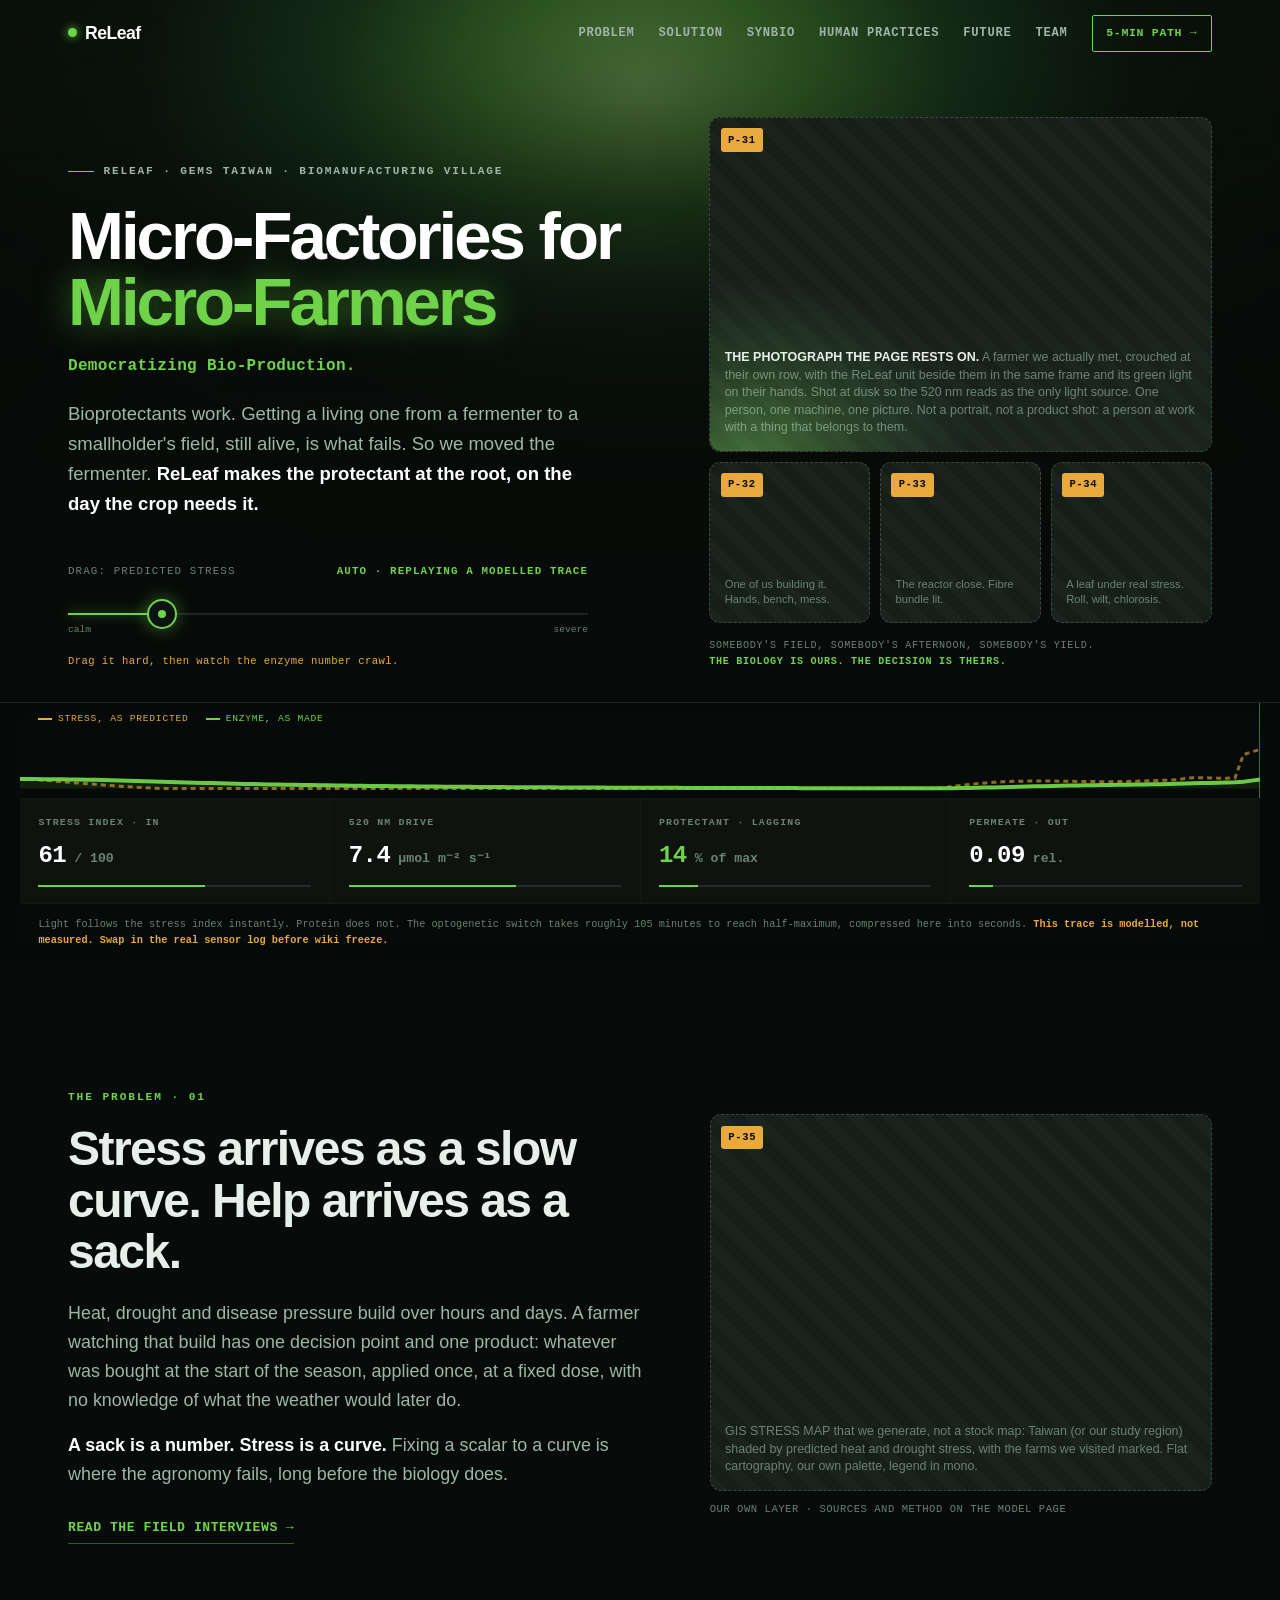
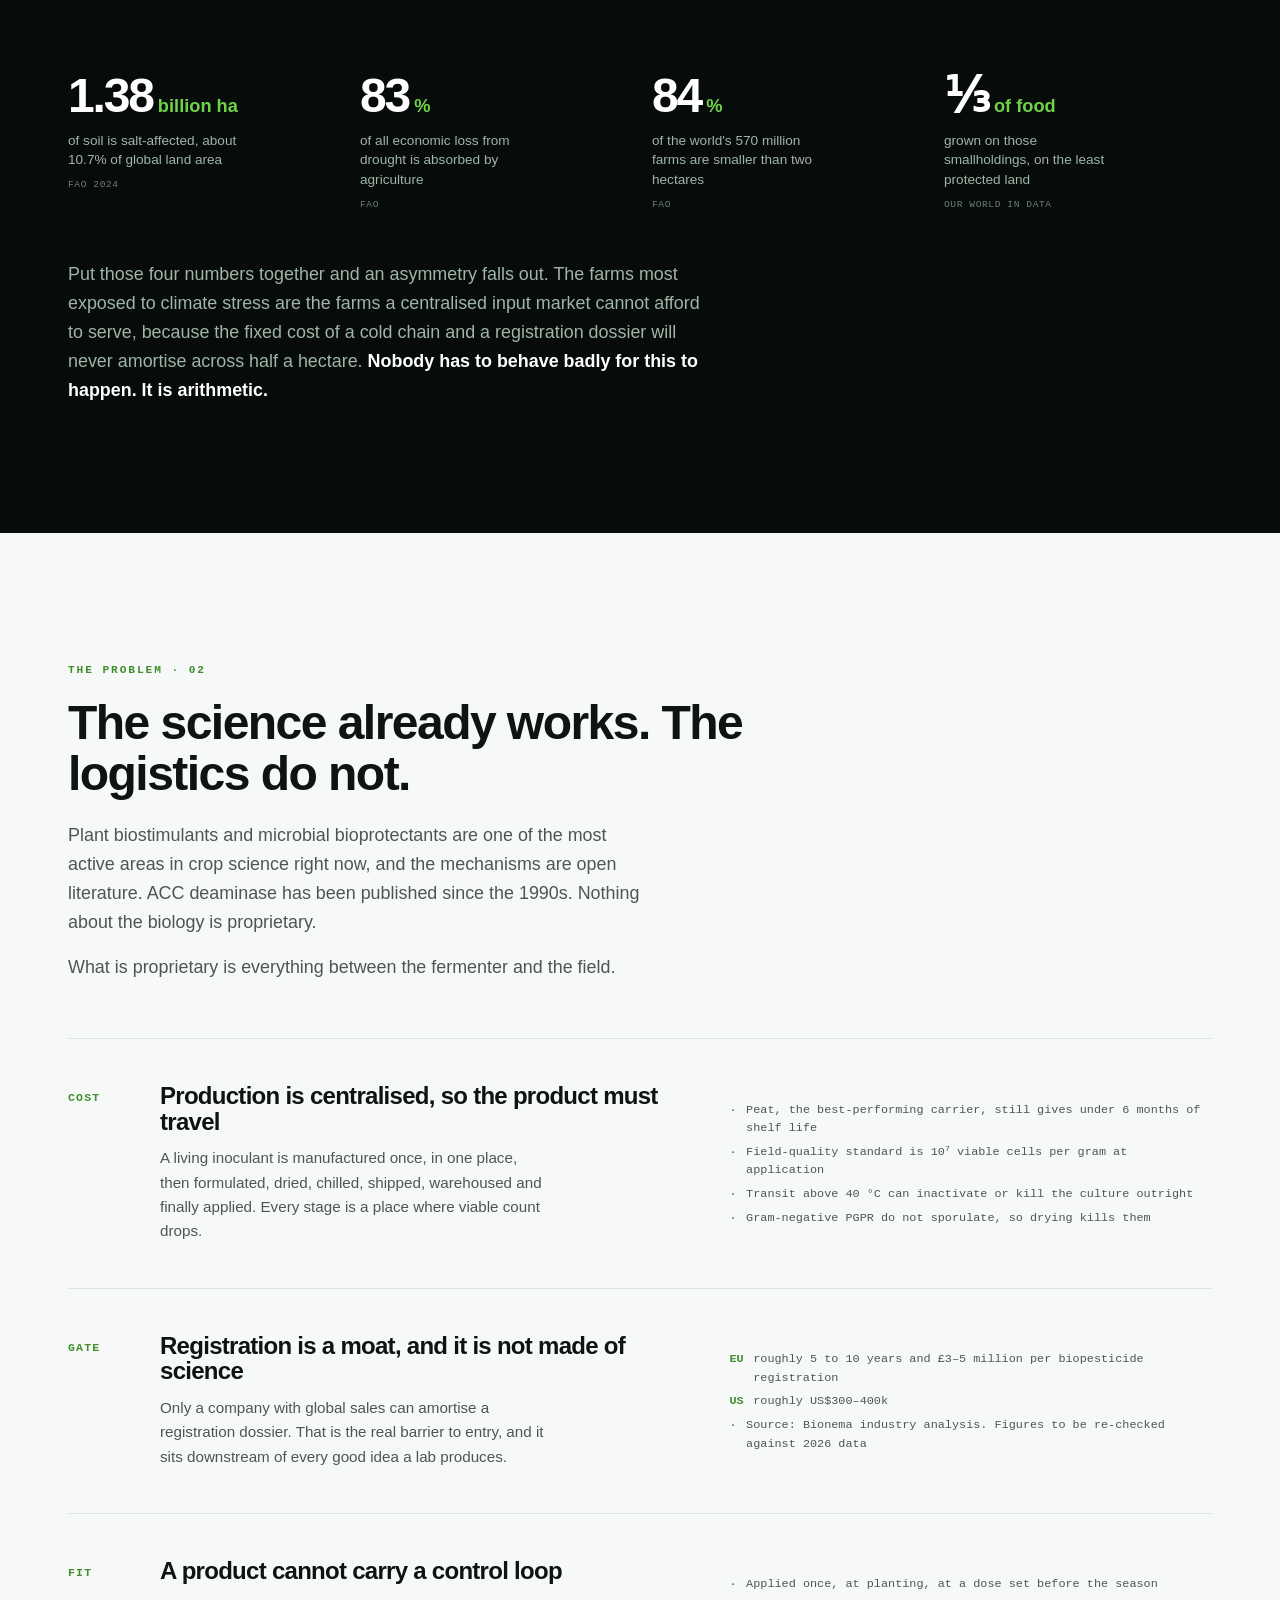
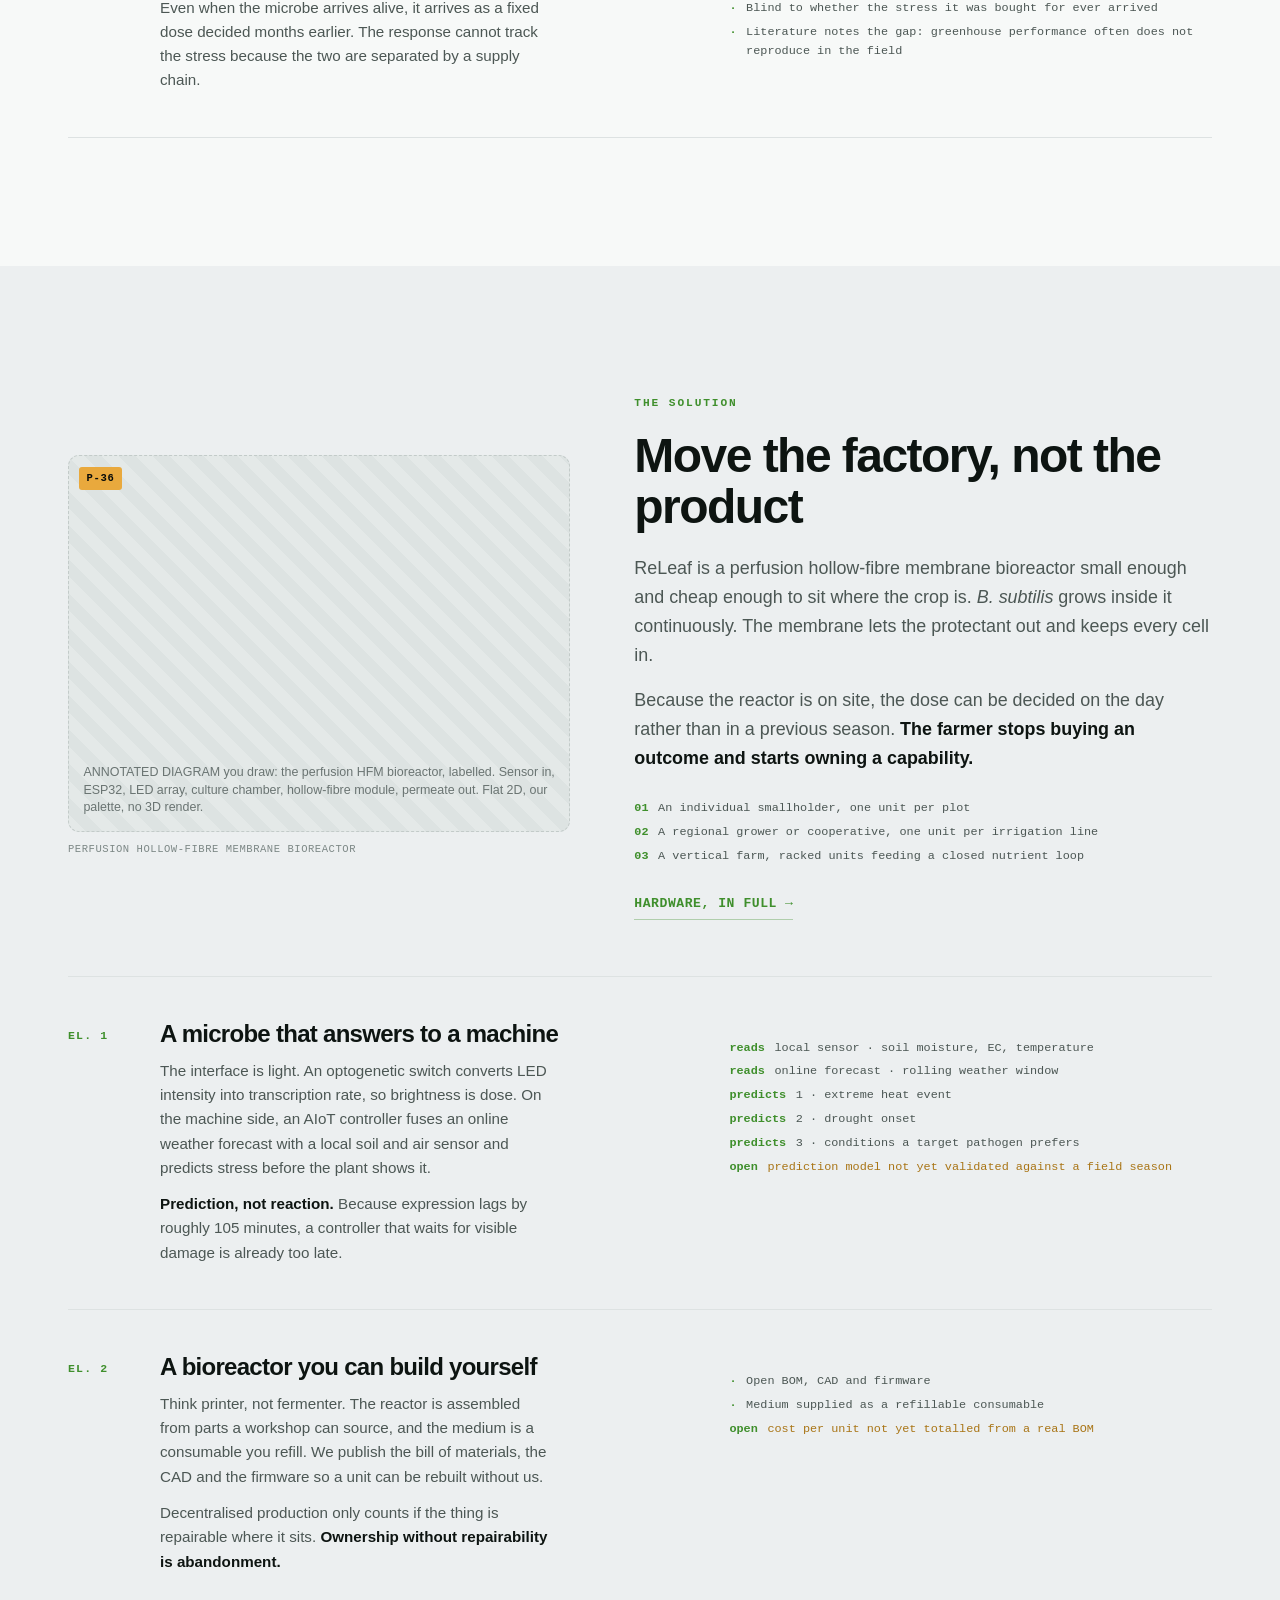
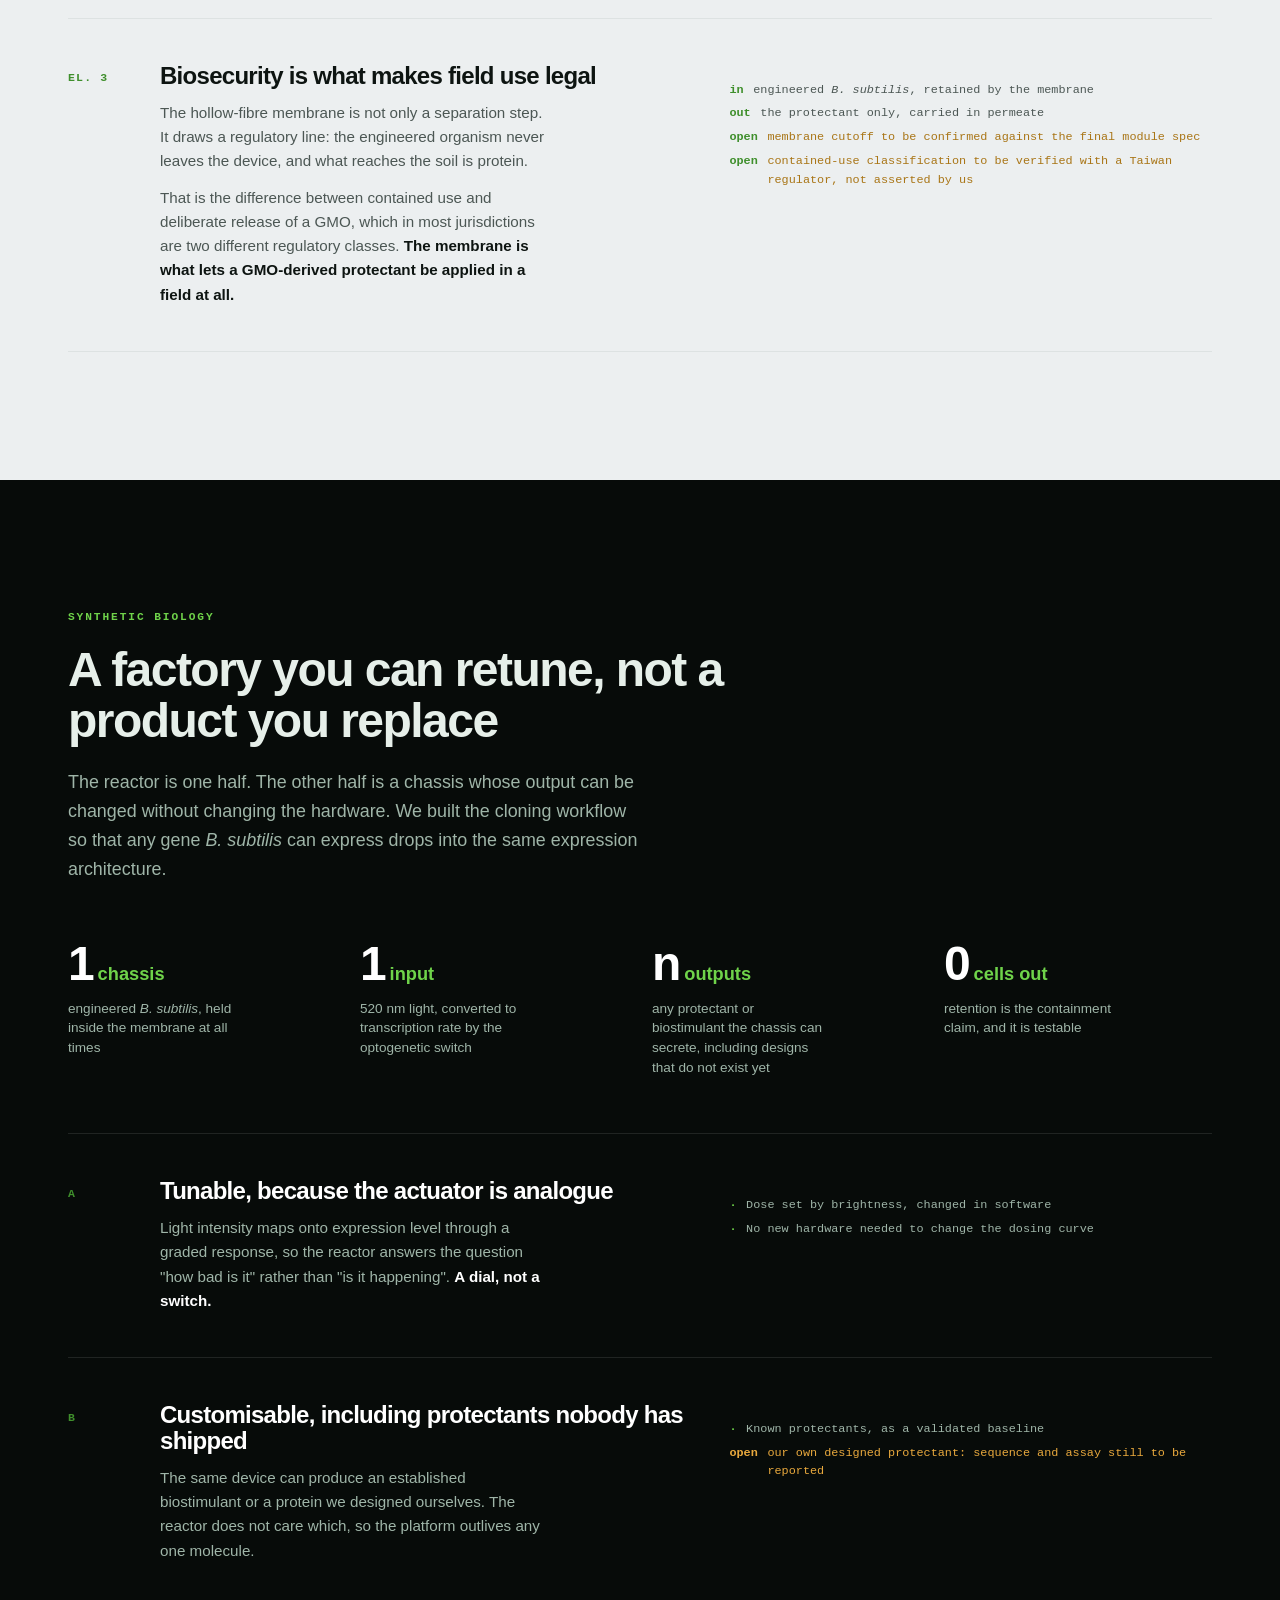
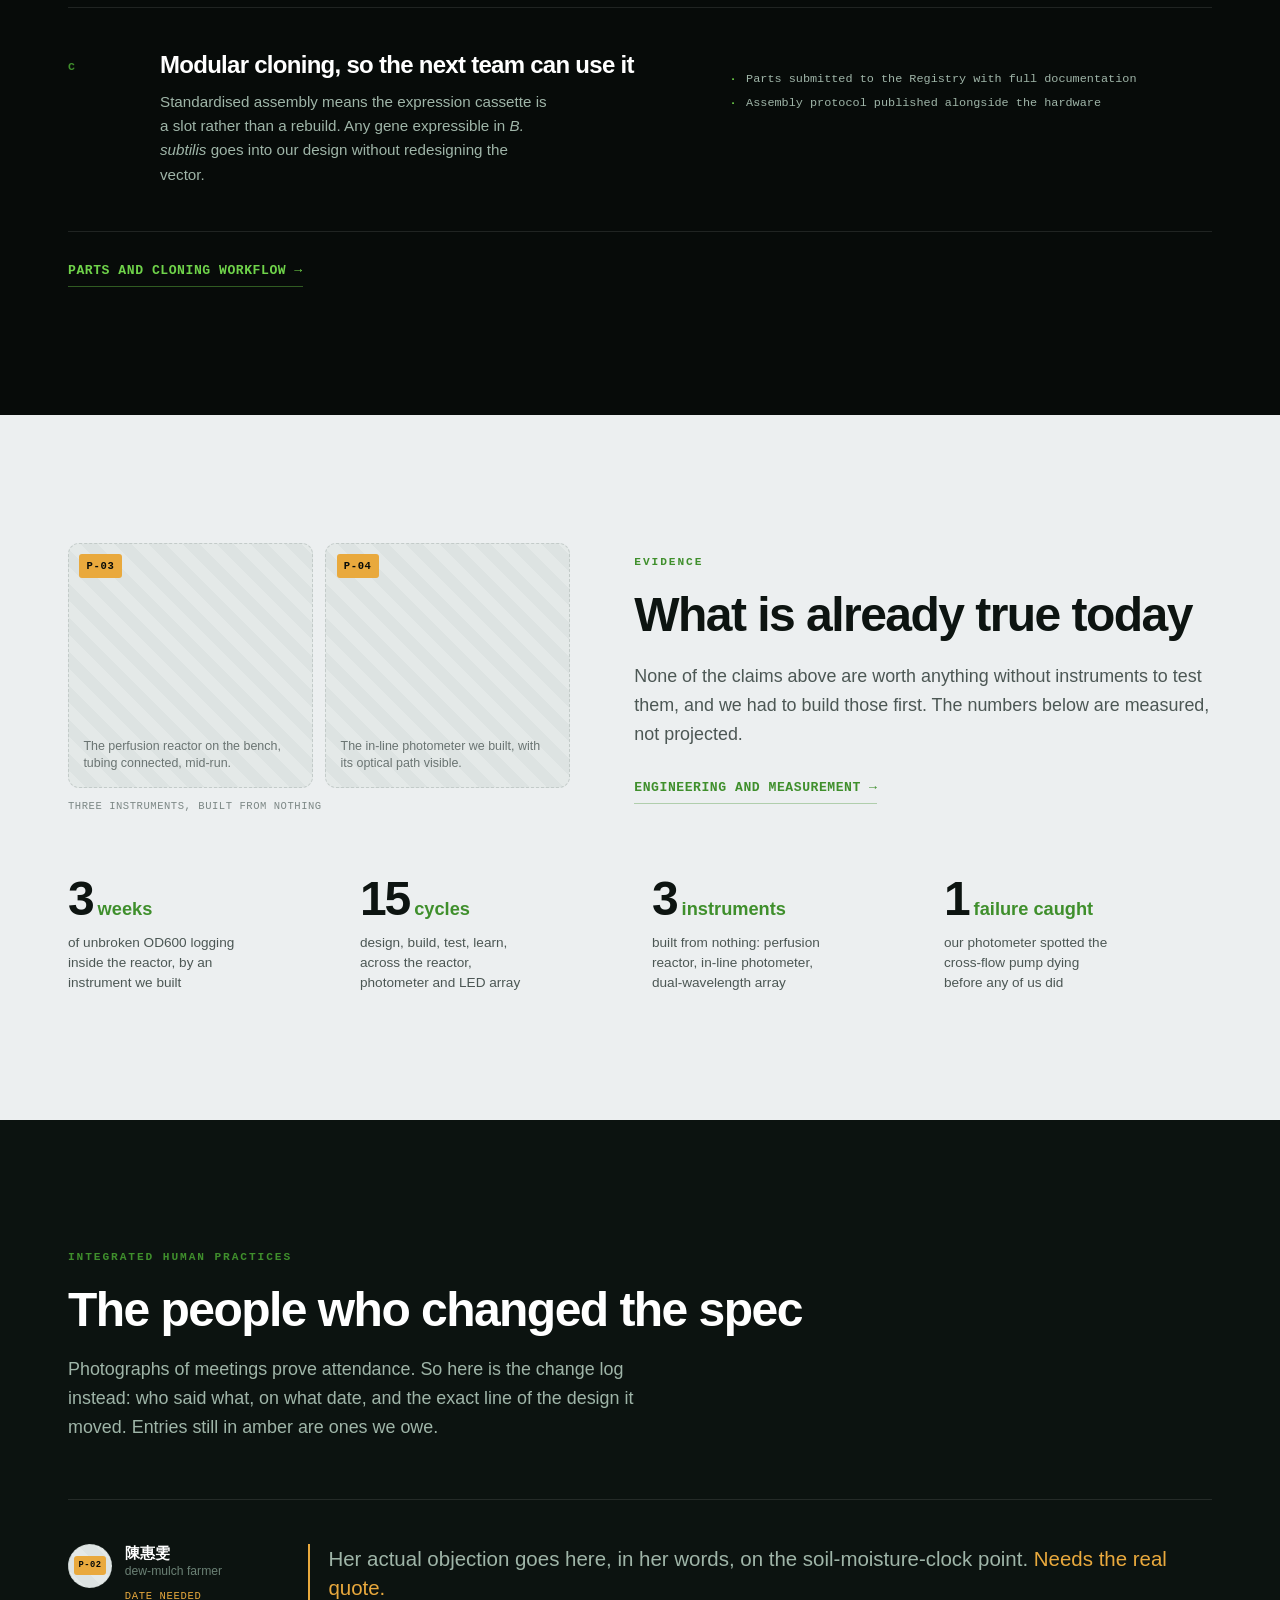
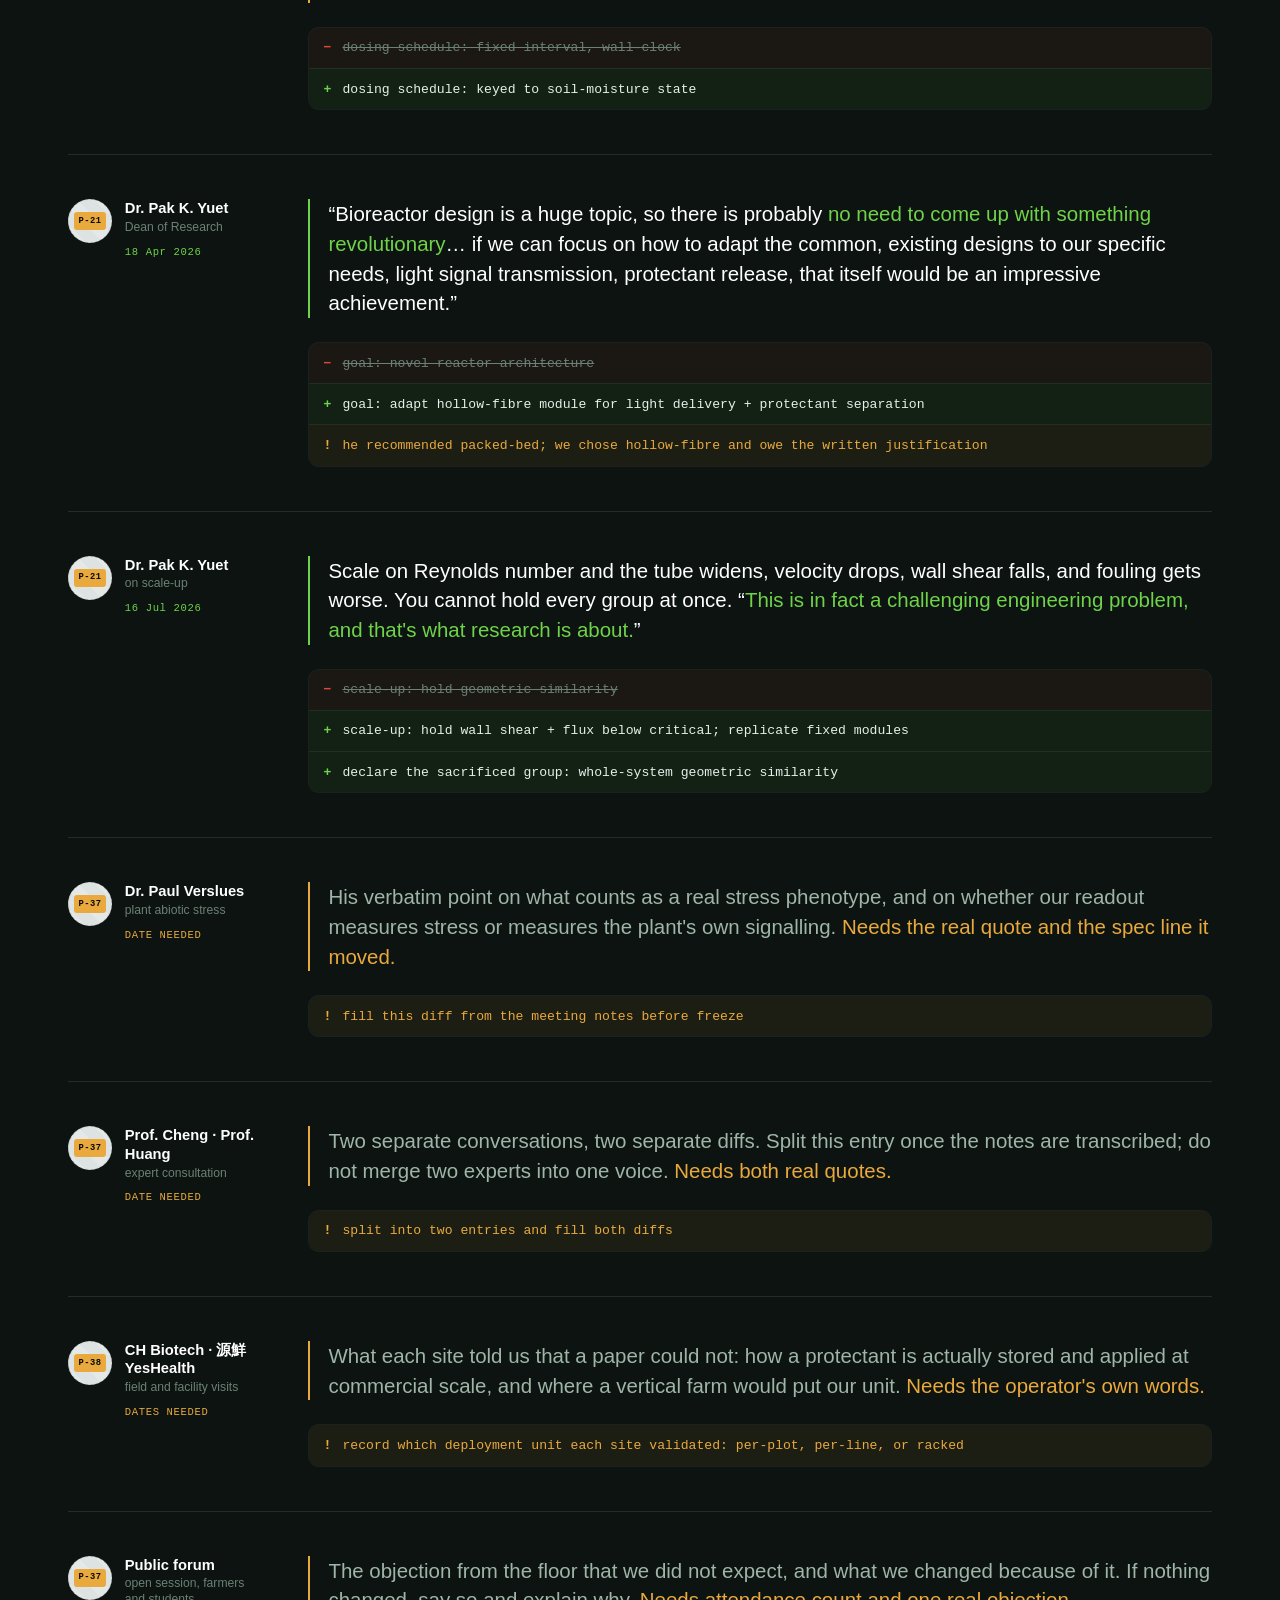
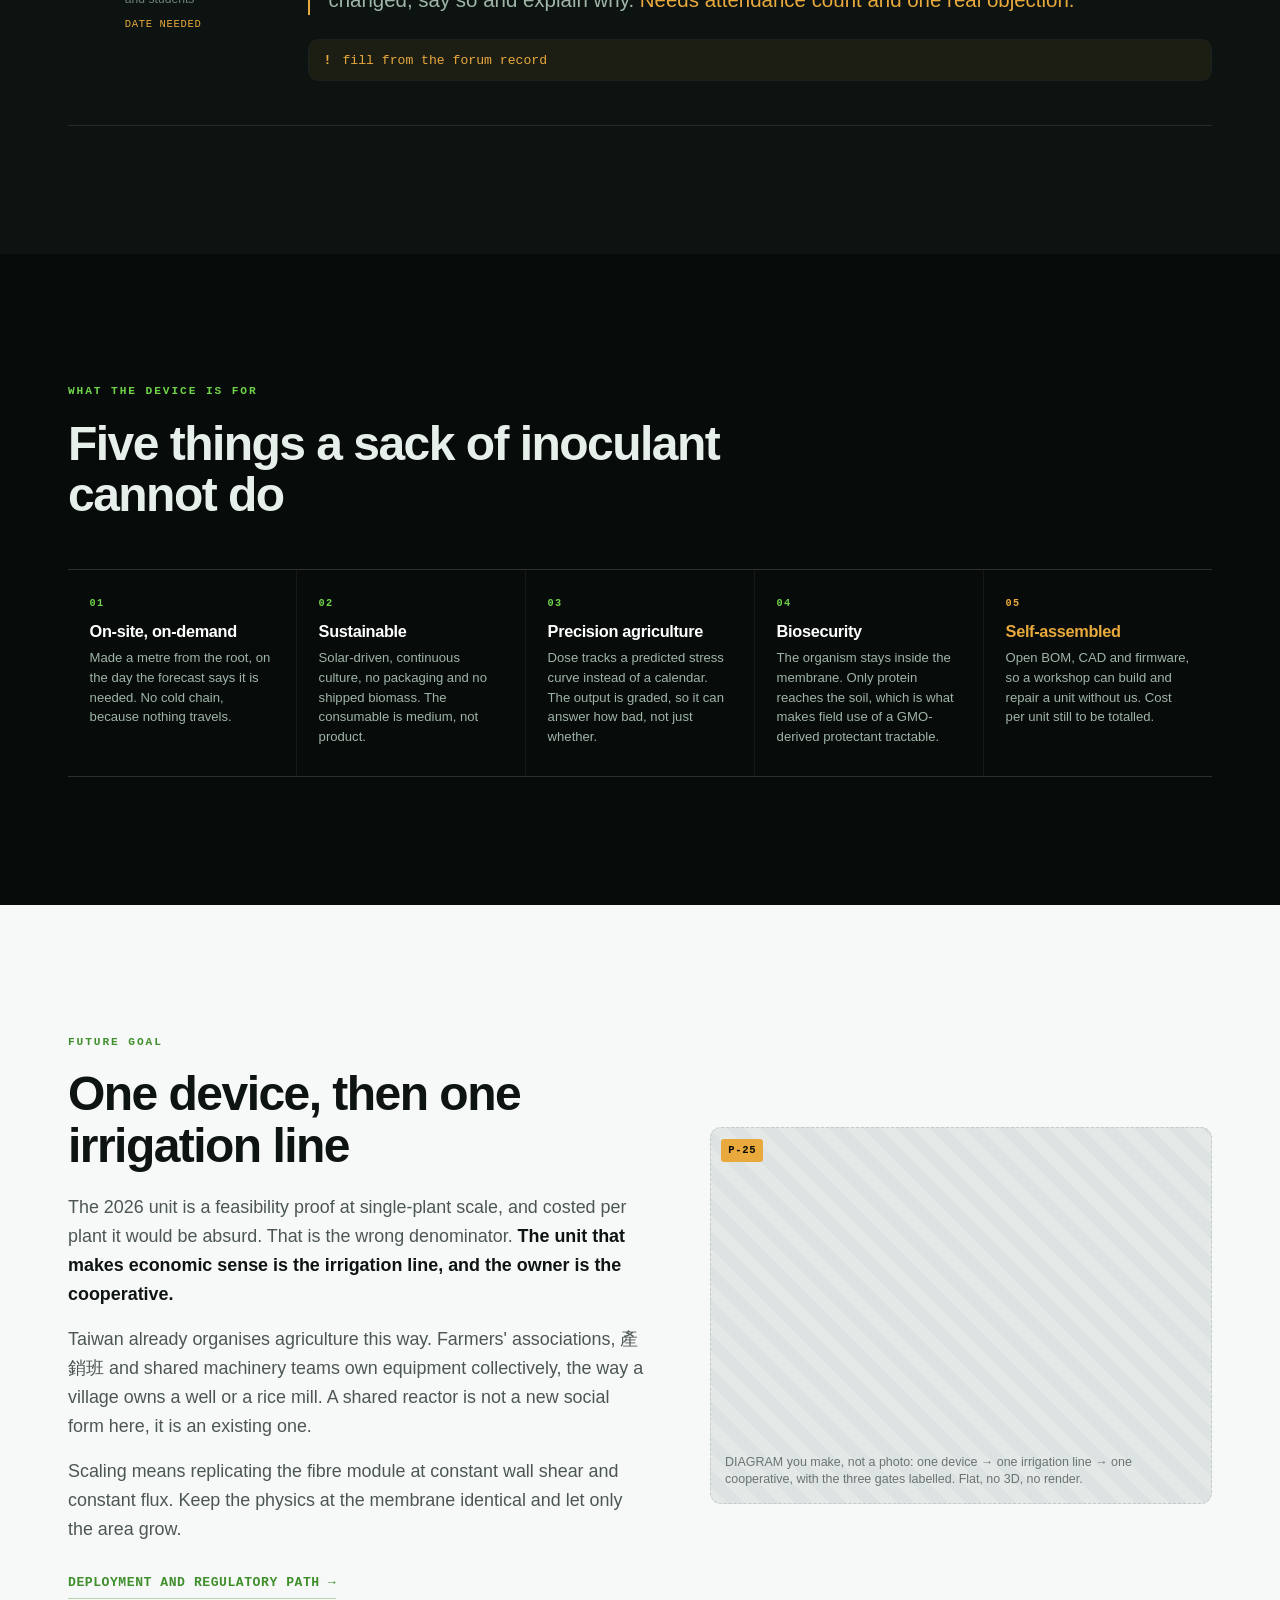
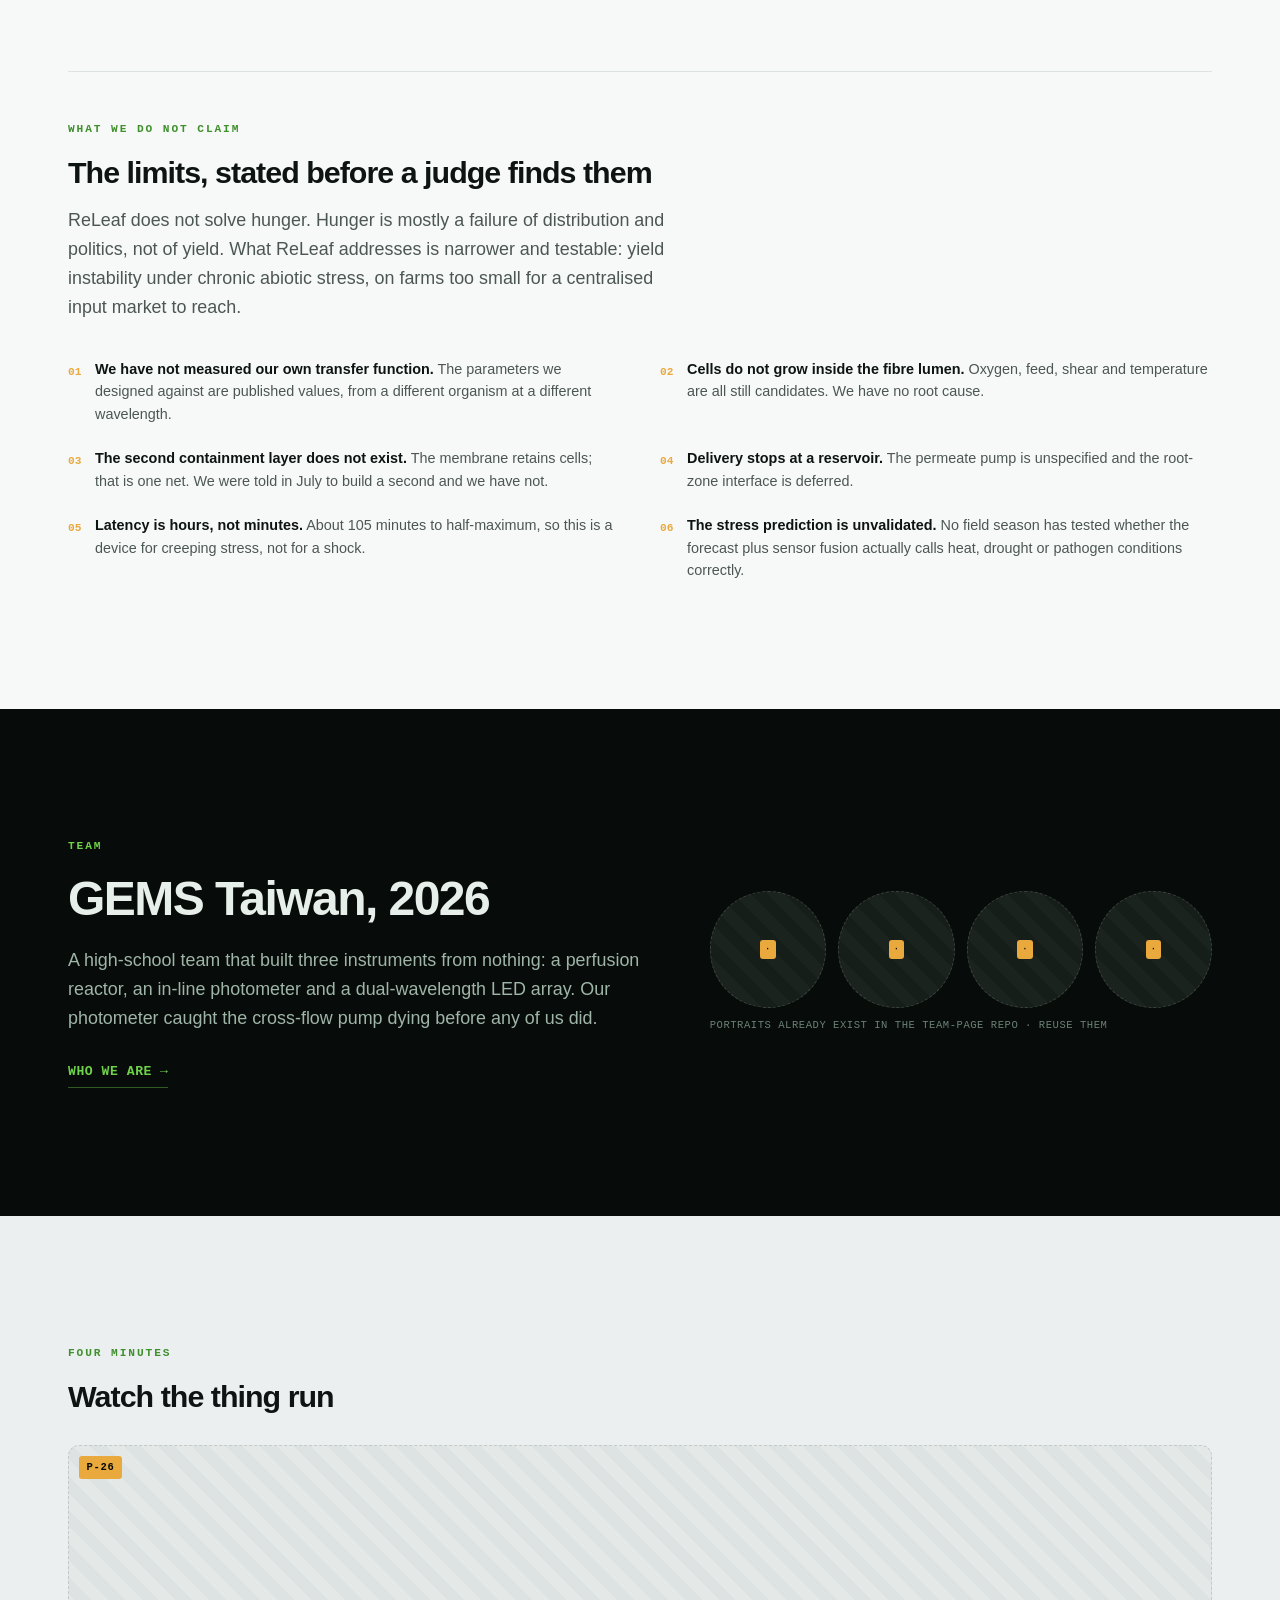
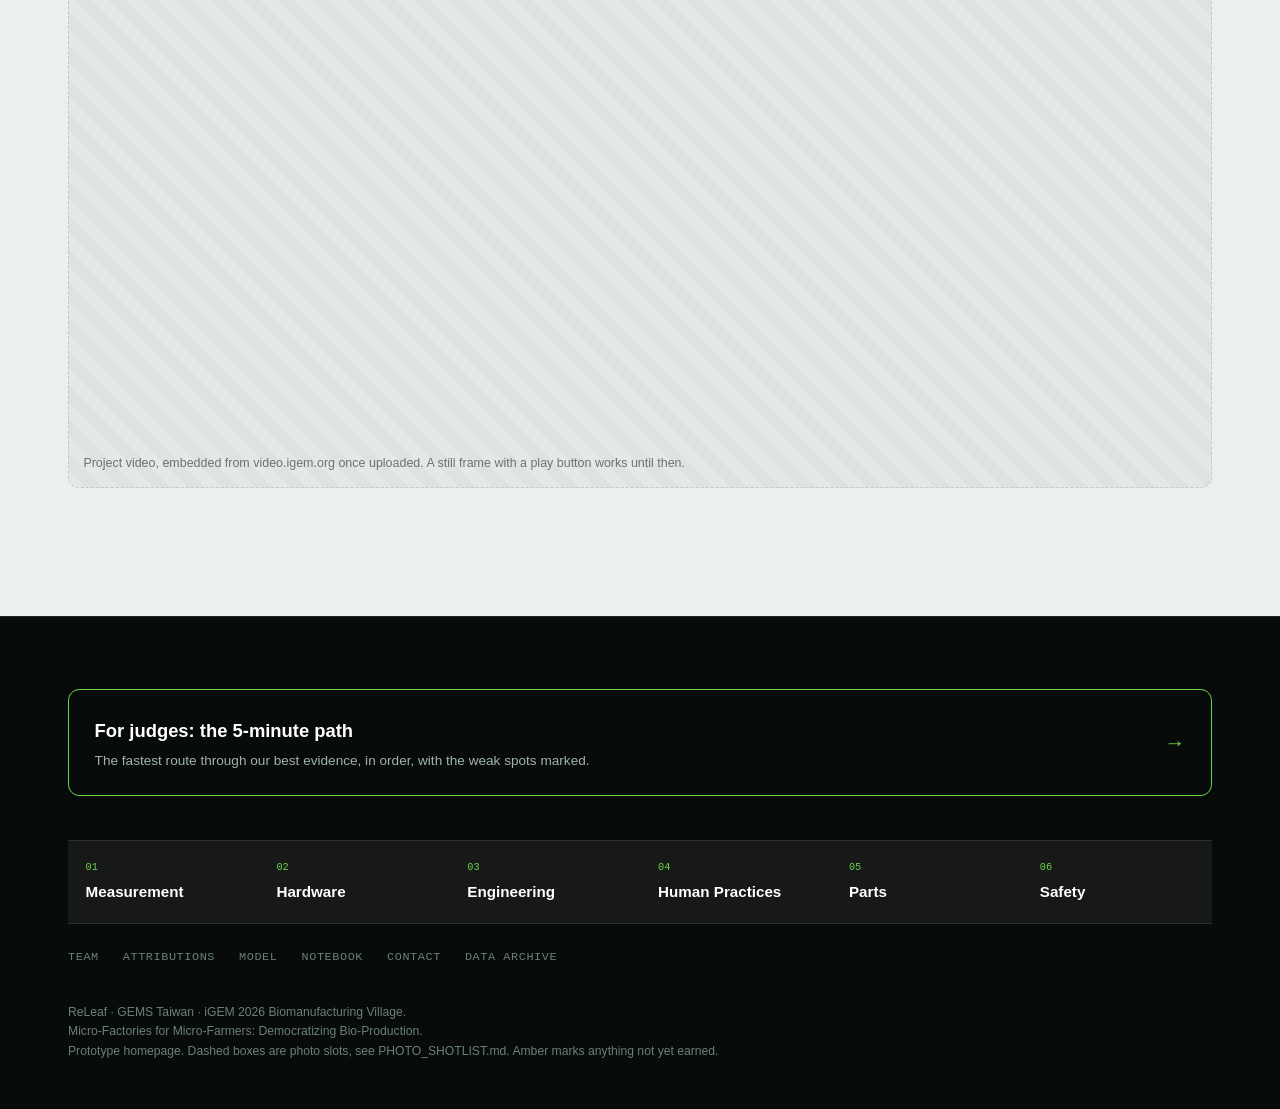
==== commit 0368c1df: "Declare color-scheme: dark The page commits to one visual world on purpose: 520 nm green only reads " ====
--- a/index.html
+++ b/index.html
@@ -47,6 +47,7 @@
 <style>
 /* ── tokens ──────────────────────────────────────────────────────────────── */
 :root{
+  color-scheme:dark;   /* single-theme by design: the glow needs the dark */
   --void:#070b09;
   --void-2:#0c1310;
   --panel:#111a15;
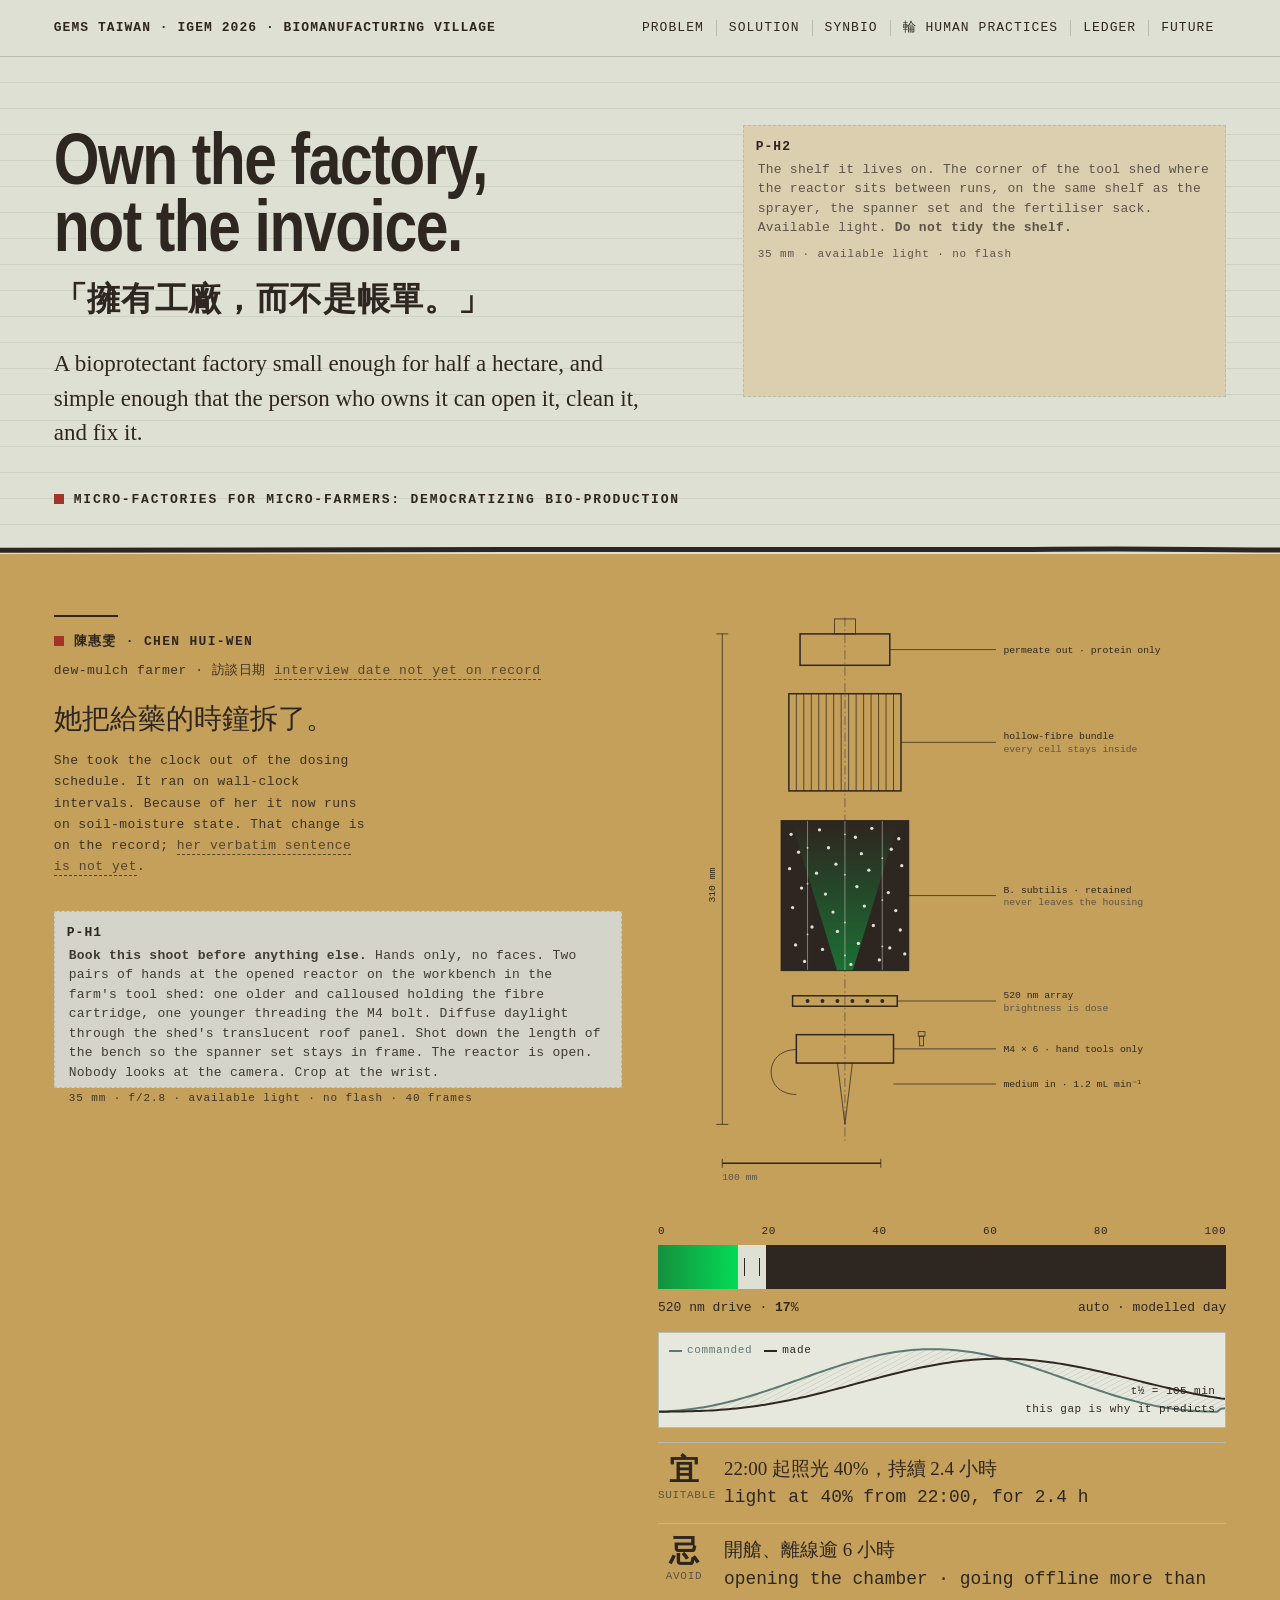
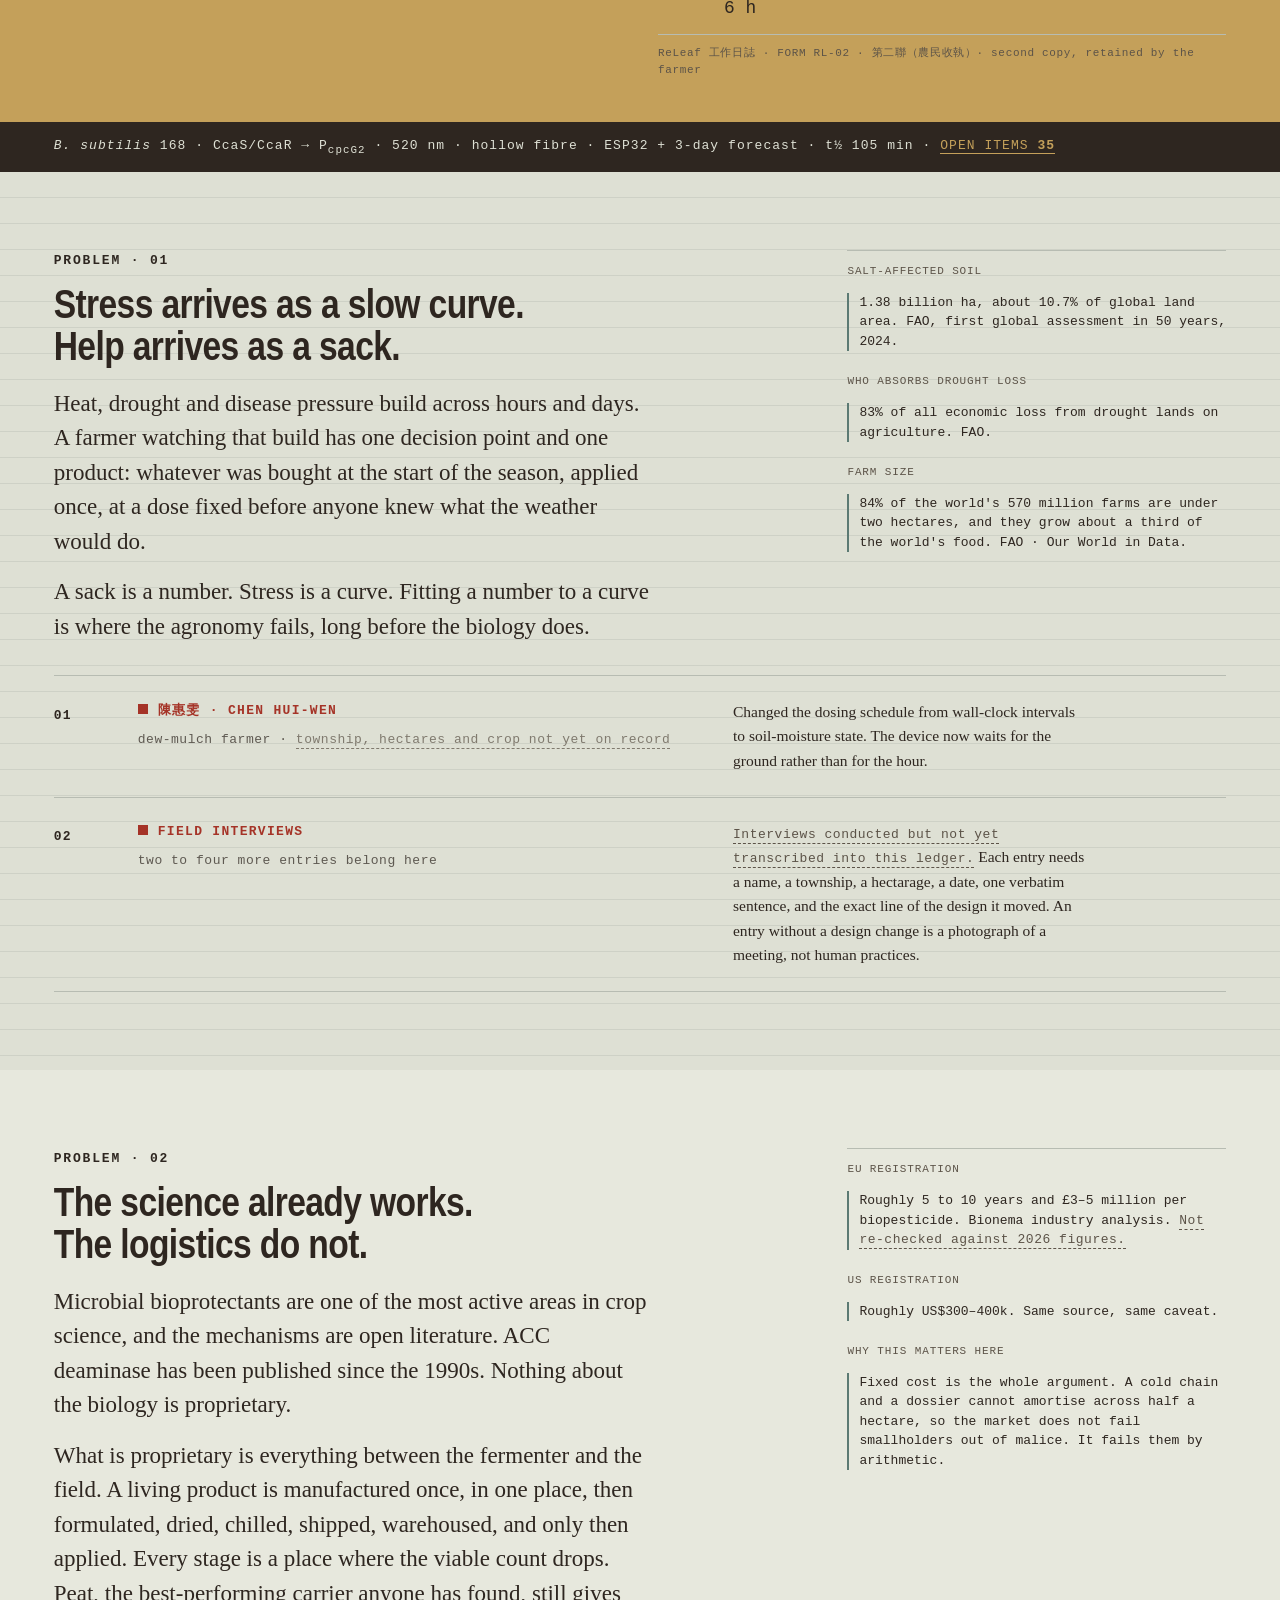
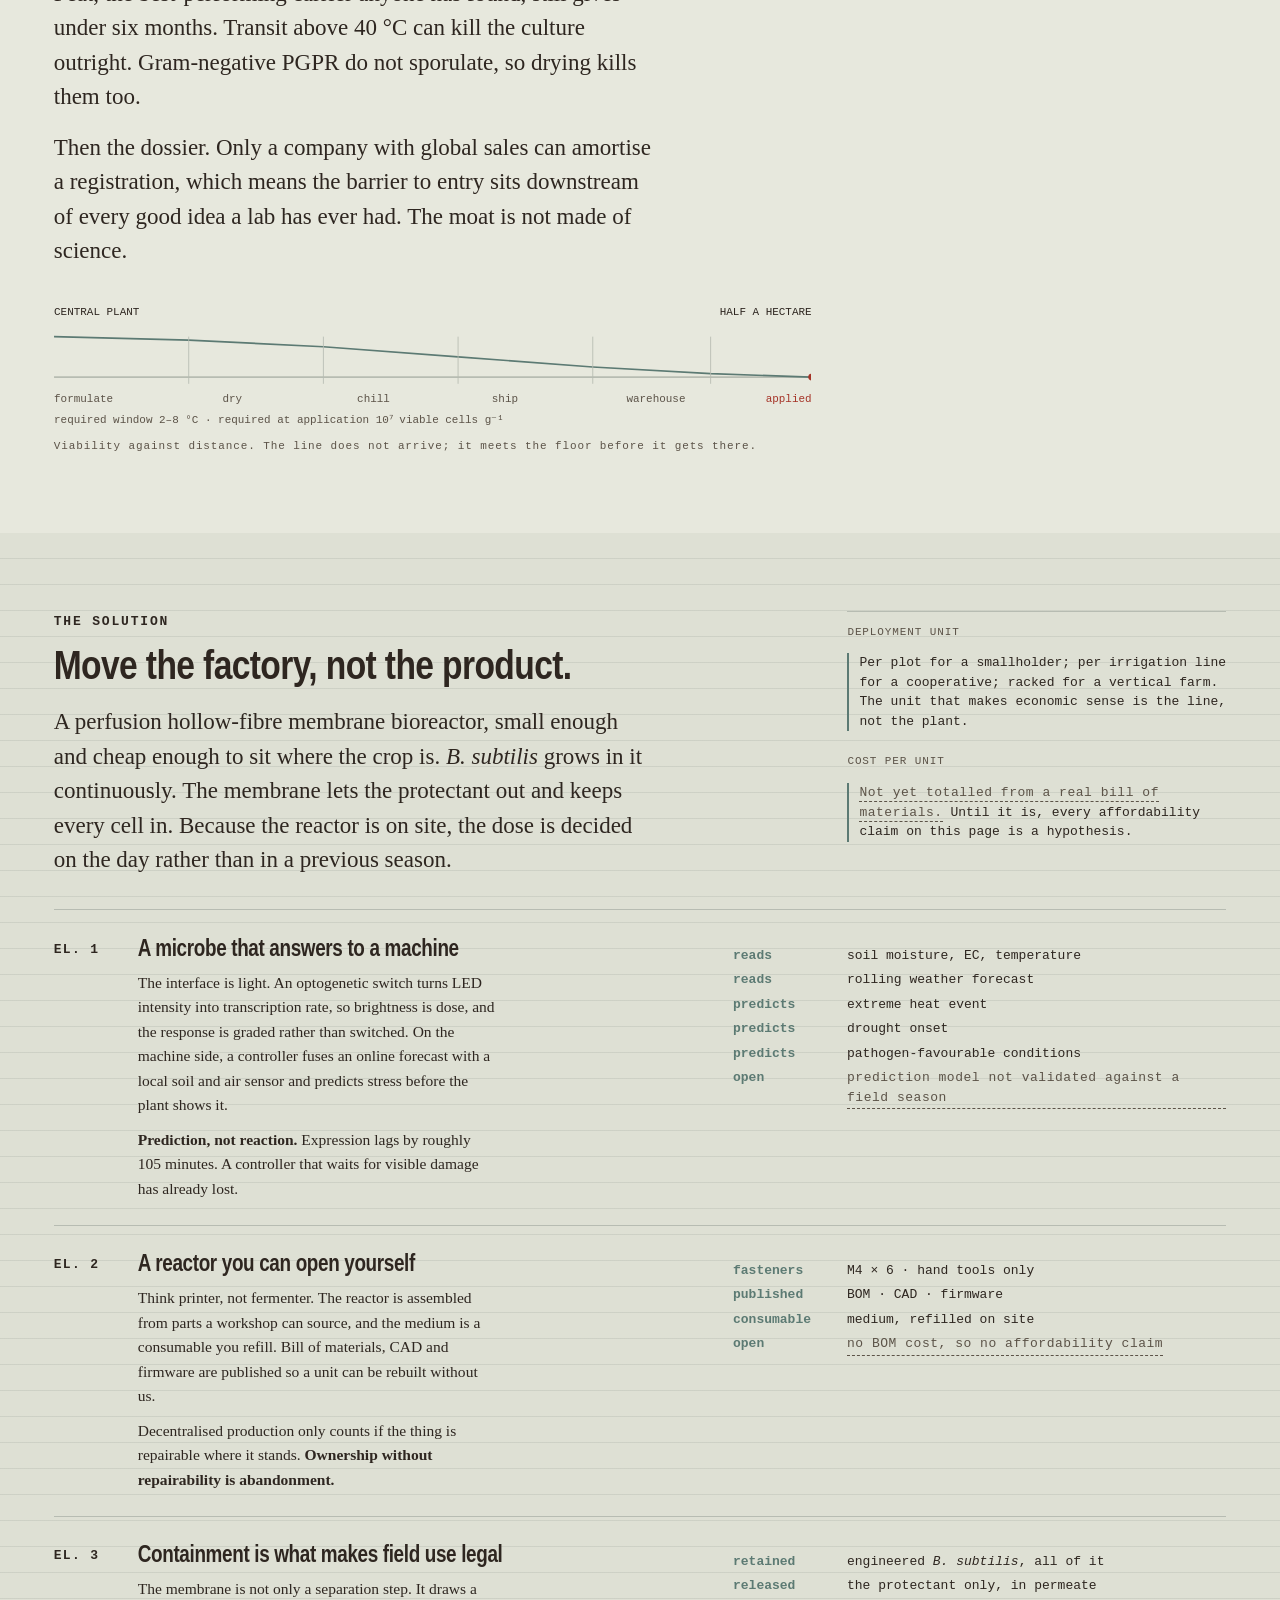
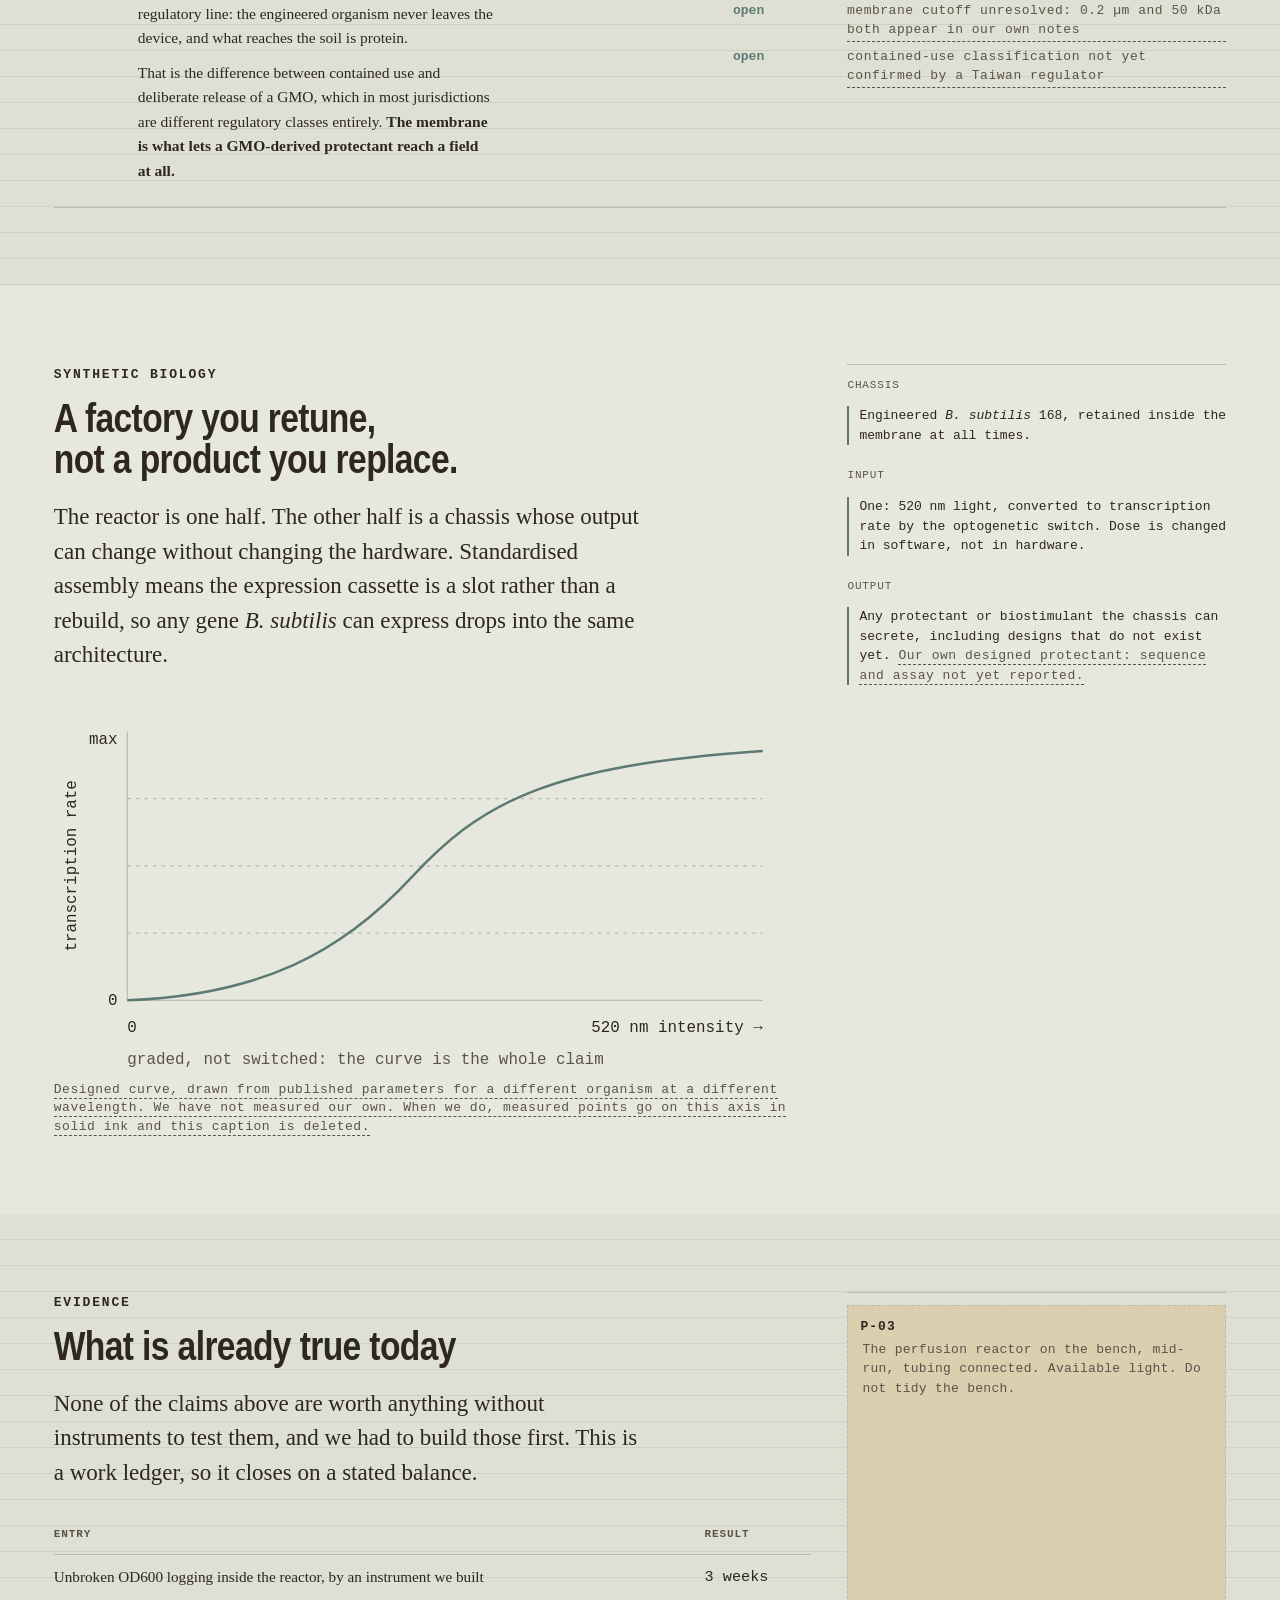
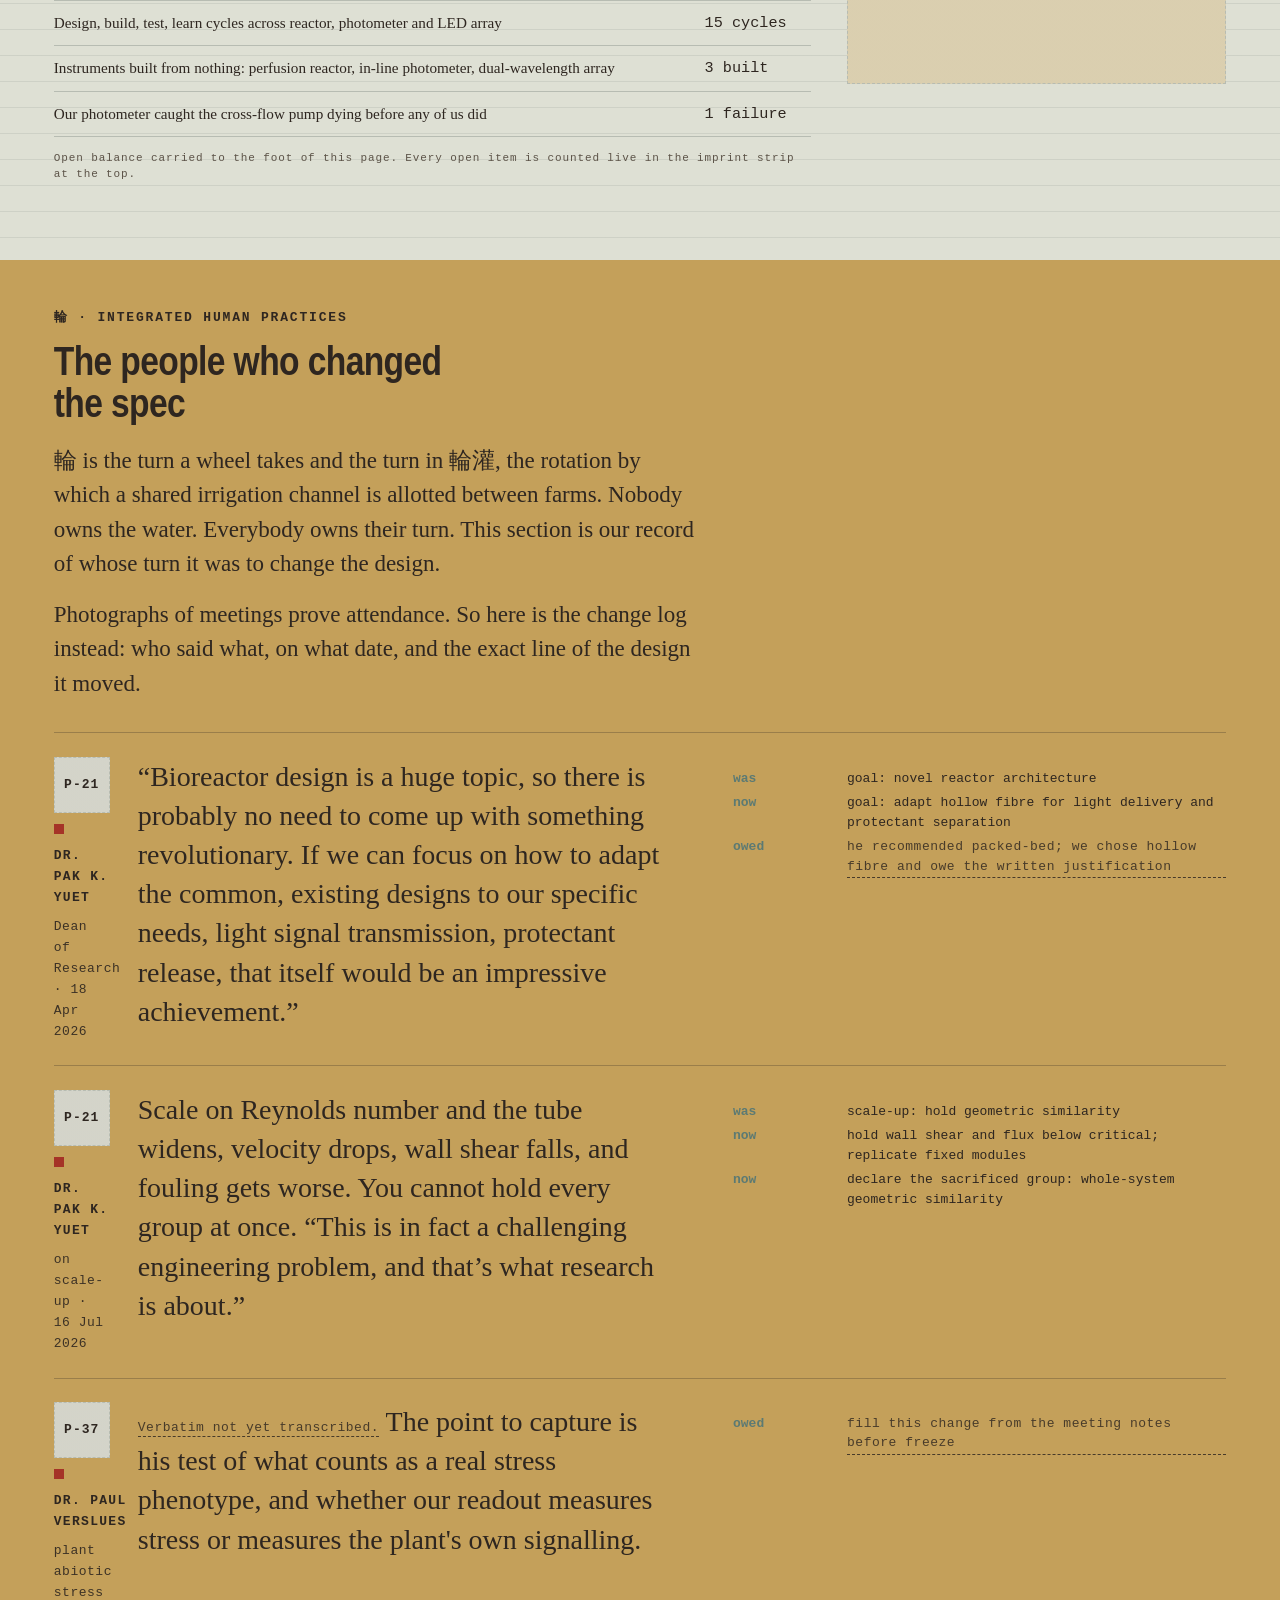
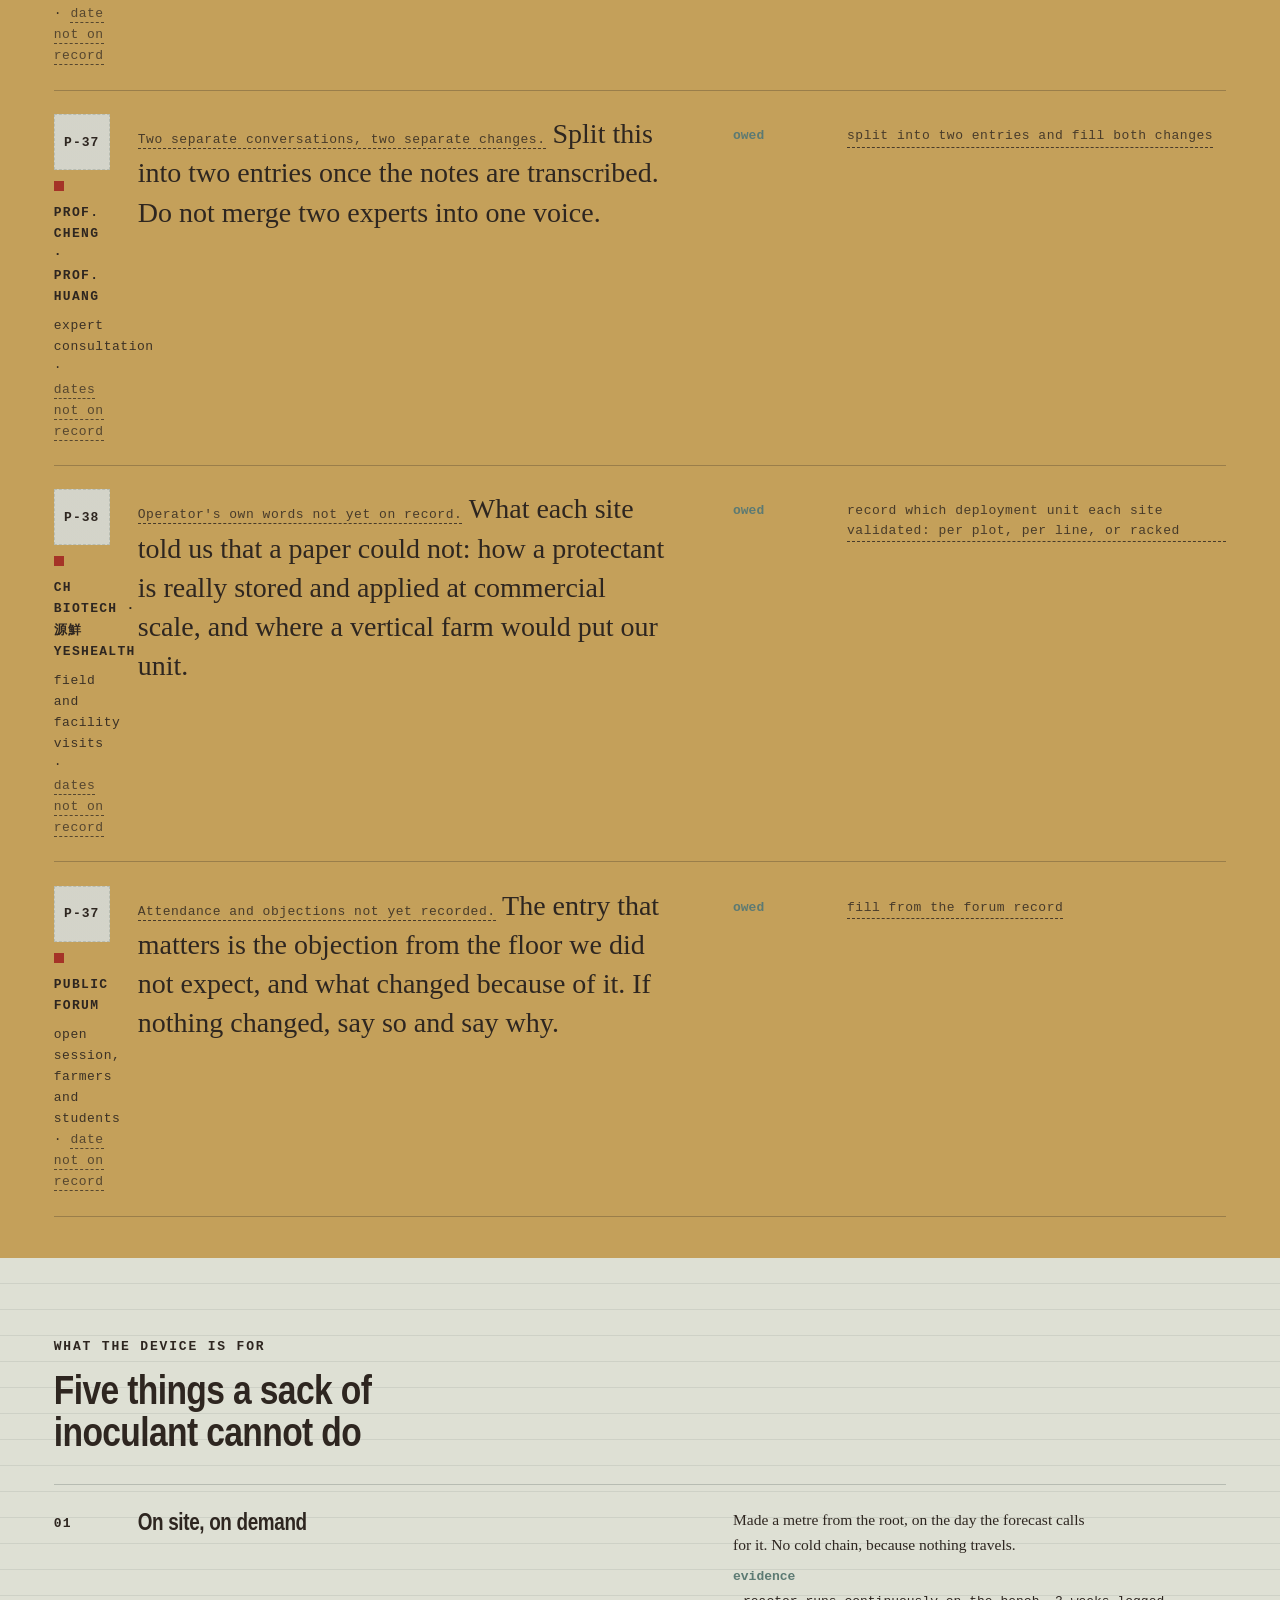
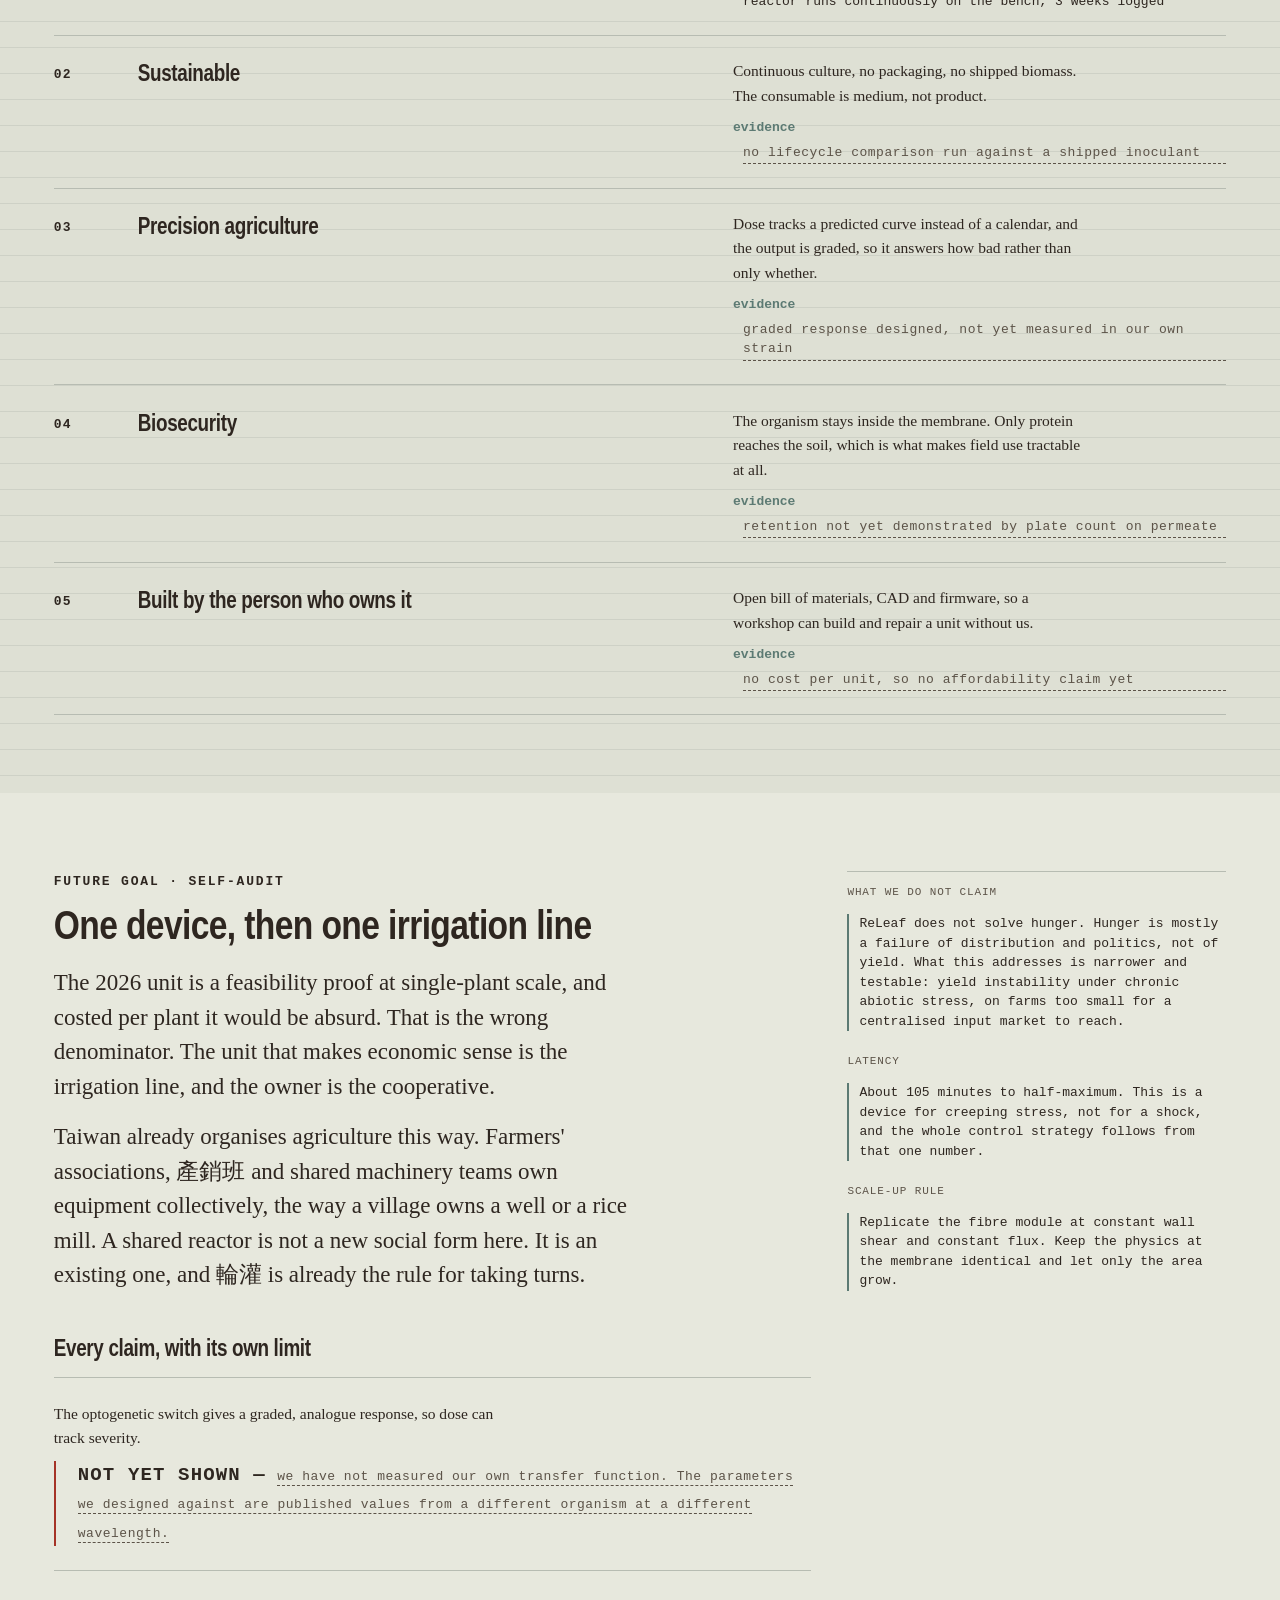
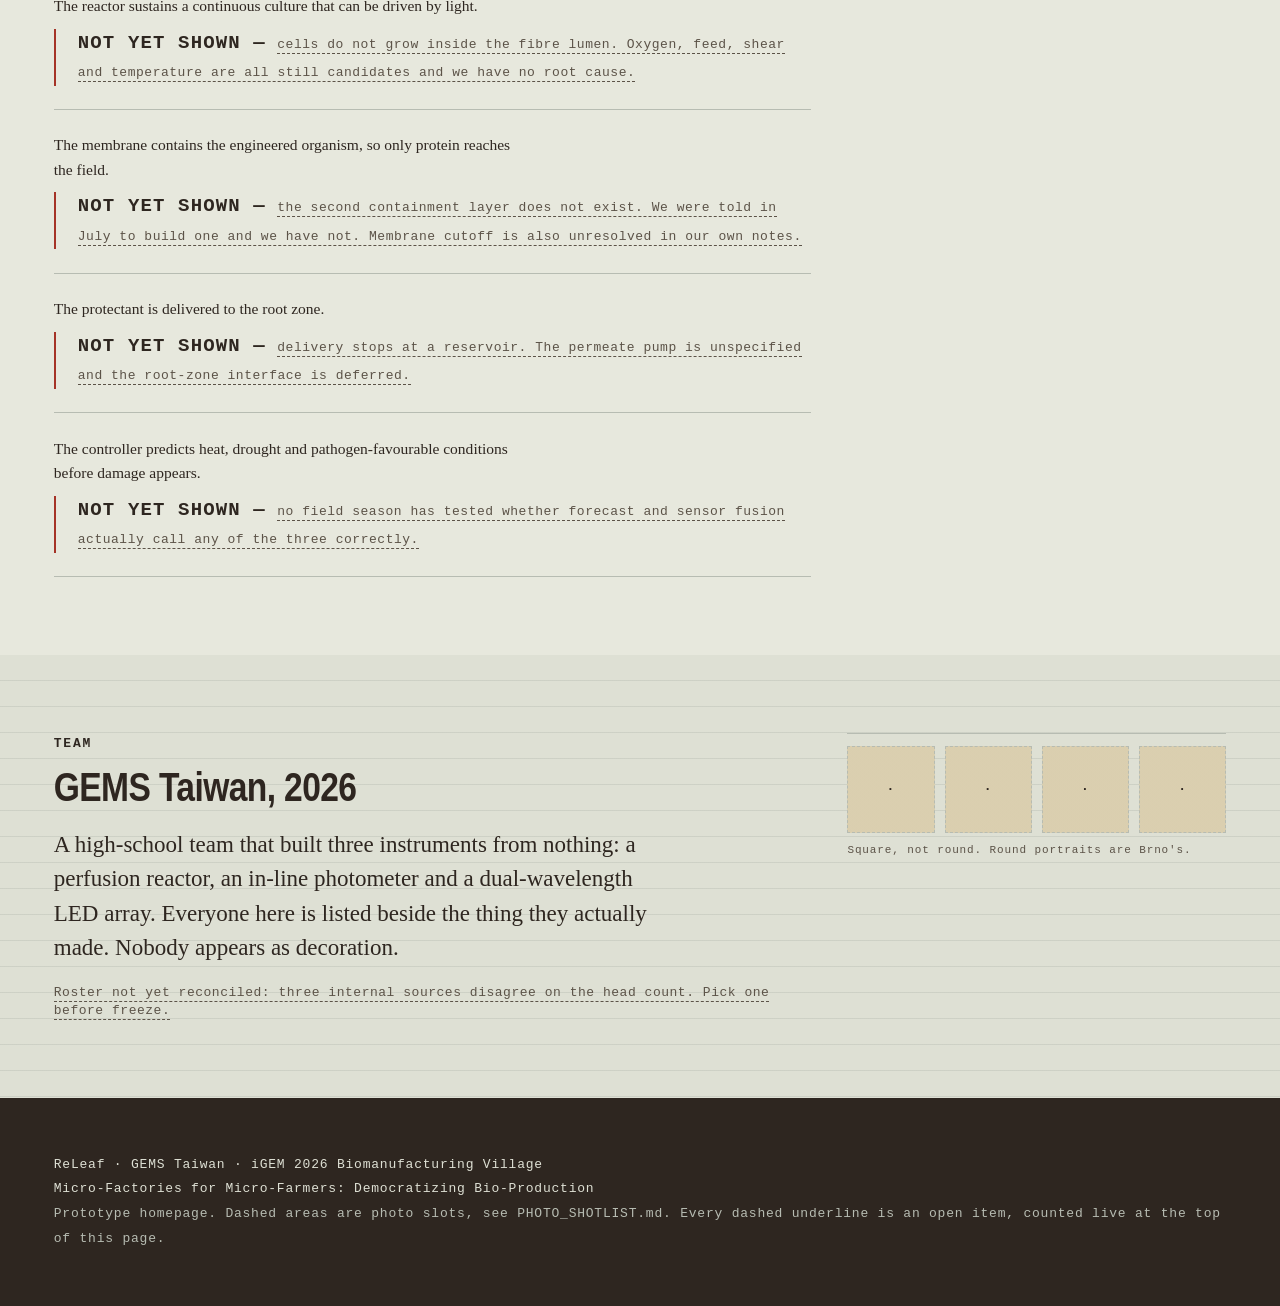
==== commit f2ac1496: "Homepage v0.5 "THE TURN (輪)": replace the dark instrument build The v0.4 build read as a laboratory," ====
--- a/index.html
+++ b/index.html
@@ -1,1409 +1,1340 @@
 <!DOCTYPE html>
 <!--
   =============================================================================
-  ReLeaf — wiki homepage v0.4  ·  GEMS-Taiwan 2026
-  Hallmark · pre-emit critique: P5 H4 E5 S4 R5 V4
-  /* Hallmark · macrostructure: Long Document · genre: atmospheric
-   * theme: (project palette preserved — 520 nm green on near-black)
-   * nav: N9 edge-aligned · footer: Ft6 six-cell index
-   * enrichment: Tier-A CSS/SVG instrument rig (retained from v0.3)
-   * tone: technical · audience: iGEM judges, then farmers and instructors
-   */
+  ReLeaf — wiki homepage v0.5 · "THE TURN (輪)" · GEMS-Taiwan 2026
   -----------------------------------------------------------------------------
-  WHAT CHANGED FROM v0.3
-
-  v0.3 was organised around one claim (proportional light). The instructor
-  meeting of last week set a required element list: first visual, problem,
-  slogan, solution, three elements, synbio, iHP, product highlight, future.
-  So the page is now a document with an argument arc, not a demo with sections.
-
-  The hero keeps the drag-rig, because no benchmark site lets a visitor operate
-  the mechanism and that is still our only uncopyable move. It gains a 2x2
-  photo block (farmer · student · bioreactor · stressed plant) so the required
-  "1st Visual" lands inside the first viewport instead of below it.
-
-  SENSOR FRAMING. v0.3 drove the rig from soil salinity alone. The AIoT spec
-  predicts three things (heat, drought, pathogen-favourable conditions) from a
-  local sensor plus an online forecast, so the rig input is now a composite
-  stress index. The physics of the lag filter is unchanged.
-
-  PHOTO SLOTS. Every dashed box is `<div class="ph" data-shot="P-nn">`.
-  P-01..P-30 match PHOTO_SHOTLIST.md. P-31..P-38 are new and appended there.
-  Replace with <img> keeping the wrapper classes.
-
-  AMBER = UNVERIFIED. Anything in --amber is a number or claim we have not yet
-  earned. Do not let amber survive to freeze without either evidence or removal.
-
-  FONTS. Self-host and swap --font-display / --font-body; the wiki blocks
-  cross-origin resources. System stack until then.
+  WHY THIS LOOKS NOTHING LIKE v0.4
+
+  v0.4 was a near-black instrument panel. It read as a laboratory, not as a
+  project about farmers. This build is a WORK LEDGER: a pre-printed form on
+  olive drying-yard concrete that somebody writes their own numbers onto.
+
+  THE PALETTE IS NOT DECORATIVE. Every value traces to a real thing:
+    --yard      曬穀場 concrete gone faintly olive from algae in the joints
+    --straw     threshed rice straw drying in that yard, late afternoon
+    --mud       wet paddy mud on the back of a hand (there is no #000 here)
+    --zinc      the 鐵皮屋 tool shed the reactor is stored in
+    --seal      硃砂 seal paste on a 農會 passbook
+    --canal     irrigation water in the shade of the bank
+    --lamp      the 520 nm LED emission peak, clipped to sRGB
+
+  THE SEAL RULE IS THE WARMTH MECHANISM. --seal appears ONLY where something
+  belongs to a named person: a 10px chop before a real name, or the name
+  itself. Never a fill, button, border, hover or section number. Under 2% ink
+  coverage, accumulating into a repeated moral assertion rather than a mood.
+
+  THE LAMP RULE KEEPS US OUT OF THE OLD BUILD. --lamp may ONLY be painted
+  inside a --mud-filled plate. Green has to earn a dark surround. That is
+  structurally why this page can never drift back into acid-green-on-black.
+
+  DELIBERATELY NOT BRNO 2025 (they won the Grand Prize; this lane is crowded):
+    · no centred farmer facing camera with cupped hands
+    · no chat bubbles, no ROUND portraits (every portrait slot is square)
+    · no confetti between headline words, no frosted glass, no pill nav
+    · no rounded geometric sans, no word-by-word reveal
+    · no PAST/NOW/FUTURE timeline, no us-vs-them comparison table
+  What IS taken from them is the only thing worth taking: real named people
+  carry the argument, and the page argues rather than brochures.
+
+  STRUCTURAL LAW, ENFORCED IN CSS: no border-radius, no box-shadow, no
+  backdrop-filter, no card, no #000, no #fff, no gradient except the LED cone
+  and the dose slot fill. Structure comes from rules, columns and alignment.
+
+  MOTION: exactly two moving things. The LED cone's 6s breath (inside the dark
+  plate) and the crank the visitor drags. Nothing animates on scroll or load.
+
+  .unproven — anything not yet earned. The OPEN ITEMS counter in the imprint
+  strip is COMPUTED from these at runtime, never typed, so it cannot go stale.
+
+  PHOTO SLOTS carry a full typeset shooting brief and are --straw at 35%, so
+  the page stays warm during the weeks before the shoot. Do not let these get
+  quietly swapped for grey boxes under time pressure.
+
+  FONTS: system stack, tuned against Arial Narrow / Georgia / Courier New.
+  Intended self-host later: Barlow Semi Condensed + Literata + Courier Prime.
+  Any value tuned against Barlow's metrics will look wrong on ship day.
   =============================================================================
 -->
 <html lang="en">
 <head>
 <meta charset="utf-8">
 <meta name="viewport" content="width=device-width, initial-scale=1">
-<title>ReLeaf — Micro-Factories for Micro-Farmers · GEMS-Taiwan 2026</title>
-<meta name="description" content="ReLeaf builds a perfusion hollow-fibre bioreactor that lets a farmer produce bioprotectants on site, on demand, at the moment the crop needs them.">
+<title>ReLeaf — Own the factory, not the invoice · GEMS-Taiwan 2026</title>
+<meta name="description" content="ReLeaf is a bioprotectant factory small enough for half a hectare, and simple enough that the person who owns it can open it, clean it and fix it.">
 <style>
-/* ── tokens ──────────────────────────────────────────────────────────────── */
 :root{
-  color-scheme:dark;   /* single-theme by design: the glow needs the dark */
-  --void:#070b09;
-  --void-2:#0c1310;
-  --panel:#111a15;
-  --edge:rgba(255,255,255,.10);
-  --edge-2:rgba(255,255,255,.06);
-
-  --g520:#6fd34a;         /* our wavelength. the only saturated accent. */
-  --g520-dim:#3f8f2c;
-  --g660:#e2483a;         /* the reset channel, used sparingly */
-  --amber:#e9a93d;        /* anything open, unfinished, or honest */
-
-  --lite:#f7f9f8;
-  --lite-2:#eceff0;
-  --lite-line:#dde2e2;
-  --ink:#0d1411;
-  --ink-2:#4c5754;
-  --ink-3:#7d8886;
-
-  --on-dark:#e6efe9;
-  --on-dark-2:#9fb5a8;
-  --on-dark-3:#6b8175;
-
-  --radius:1.25rem; --radius-sm:.7rem;
-  --max:1240px;
-  --font-display:-apple-system,BlinkMacSystemFont,"Segoe UI",Roboto,"Helvetica Neue",Arial,sans-serif;
-  --font-body:-apple-system,BlinkMacSystemFont,"Segoe UI",Roboto,"Helvetica Neue",Arial,"Noto Sans TC",sans-serif;
-  --mono:ui-monospace,SFMono-Regular,Menlo,Consolas,monospace;
+  /* ── ground ── */
+  --yard:#DEE0D4;        /* 曬穀場 concrete, olive from algae. never white.   */
+  --yard-lift:#E7E8DD;   /* where sun bleached it and rain did not stand      */
+  --straw:#C4A05A;       /* threshed rice straw. a gold, not a tan.           */
+  /* ── ink ── */
+  --mud:#2E2620;         /* wet paddy mud. the darkest value on this page.    */
+  --soil-dry:#5C5348;    /* topsoil crust, 3 dry days after irrigation        */
+  --zinc:#B7BCB2;        /* the 鐵皮屋 tool shed. every hairline.             */
+  /* ── rationed ── */
+  --seal:#A53327;        /* 硃砂. ownership only. under 2% coverage.          */
+  --canal:#5C7A73;       /* irrigation water in shade. what was COMMANDED.    */
+  --lamp:#00E85A;        /* 520 nm. only ever inside a --mud plate.           */
+
+  --lead:26px;           /* baseline unit. the ruled sheet.                   */
+  --max:1320px;
+  --gut:24px;
+  --pad:clamp(20px,4.2vw,64px);
+
+  --d1:"Arial Narrow","Liberation Sans Narrow","Helvetica Neue Condensed",
+       "Noto Sans TC","PingFang TC",Arial,sans-serif;
+  --ming:"Noto Serif TC","Source Han Serif TC","Songti TC","PMingLiU",serif;
+  --body:"Iowan Old Style",Charter,"Bitstream Charter",Georgia,
+         "Noto Serif TC","Songti TC",serif;
+  --util:"Courier New","Nimbus Mono PS",ui-monospace,Menlo,monospace;
+
+  --fs-d1:clamp(2.6rem,5.6vw,5.5rem);
+  --fs-d1-cjk:clamp(1.25rem,2.6vw,2.1rem);
+  --fs-d2:clamp(1.65rem,3.2vw,2.6rem);
+  --fs-d3:clamp(1.25rem,1.8vw,1.55rem);
+  --fs-lede:clamp(1.1875rem,1.15vw + .78rem,1.4375rem);
+  --fs-quote:clamp(1.3125rem,1.5vw + .8rem,1.75rem);
+  --fs-body:clamp(1.0625rem,.32vw + 1rem,1.1875rem);
+  --fs-util:clamp(.78125rem,.12vw + .75rem,.8125rem);
+  --fs-micro:.6875rem;
 }
-*{box-sizing:border-box}
+
+/* ── structural law ─────────────────────────────────────────────────────── */
+*{box-sizing:border-box; border-radius:0}
 html,body{overflow-x:clip}
-html{-webkit-text-size-adjust:100%; scroll-behavior:smooth}
+html{-webkit-text-size-adjust:100%; scroll-behavior:smooth; color-scheme:light}
 body{
-  margin:0; background:var(--void); color:var(--on-dark);
-  font-family:var(--font-body); font-size:17px; line-height:1.62;
+  margin:0; background:var(--yard); color:var(--mud);
+  font-family:var(--body); font-size:var(--fs-body); line-height:1.62;
   -webkit-font-smoothing:antialiased;
 }
-h1,h2,h3,h4{margin:0; font-family:var(--font-display); font-weight:700; line-height:1.07;
-  letter-spacing:-.032em; font-style:normal; overflow-wrap:anywhere; min-width:0}
+h1,h2,h3,h4{margin:0; font-style:normal; font-weight:700;
+  font-family:var(--d1); letter-spacing:-.015em; line-height:1.02;
+  overflow-wrap:anywhere; min-width:0}
 p{margin:0}
-img{display:block; max-width:100%}
+img,svg{display:block; max-width:100%}
 a{color:inherit; text-decoration:none}
-:focus-visible{outline:2px solid var(--g520); outline-offset:3px}
-
-.wrap{max-width:var(--max); margin:0 auto; padding:0 clamp(1rem,4vw,3rem)}
-.band{padding:clamp(4.5rem,10vw,8.5rem) 0}
-.band--lite{background:var(--lite); color:var(--ink)}
-.band--lite2{background:var(--lite-2); color:var(--ink)}
-
-.kick{
-  display:block; font-family:var(--mono); font-size:.7rem; font-weight:700;
-  letter-spacing:.17em; text-transform:uppercase; color:var(--g520); margin-bottom:1.1rem;
+:focus-visible{outline:2px solid var(--mud); outline-offset:3px}
+
+.wrap{max-width:var(--max); margin:0 auto; padding:0 var(--pad)}
+
+/* the ruled work-log grid. this is what makes --yard a FORM, not a pale page. */
+.ruled{
+  background-image:repeating-linear-gradient(to bottom,
+    transparent 0 calc(var(--lead) - 1px),
+    rgba(183,188,178,.42) calc(var(--lead) - 1px) var(--lead));
 }
-.band--lite .kick,.band--lite2 .kick{color:var(--g520-dim)}
-.h1{font-size:clamp(2.15rem,5.4vw,4.2rem); line-height:.99; letter-spacing:-.045em}
-.h2{font-size:clamp(1.85rem,4.2vw,3rem)}
-.h3{font-size:clamp(1.35rem,2.6vw,1.9rem)}
-.lede{font-size:clamp(1.02rem,1.4vw,1.16rem); color:var(--on-dark-2); max-width:58ch}
-.band--lite .lede,.band--lite2 .lede{color:var(--ink-2)}
-.lede b{color:#fff; font-weight:700}
-.band--lite .lede b,.band--lite2 .lede b{color:var(--ink)}
-.mono{font-family:var(--mono)}
-.hd{max-width:48rem}
-
-.out{
-  display:inline-flex; align-items:center; gap:.5rem; margin-top:1.75rem;
-  font-family:var(--mono); font-weight:700; font-size:.82rem; letter-spacing:.04em;
-  text-transform:uppercase; color:var(--g520);
-  border-bottom:1px solid rgba(111,211,74,.4); padding-bottom:.3rem;
-  transition:gap .18s ease,border-color .18s ease; white-space:nowrap;
+
+/* ── type roles ─────────────────────────────────────────────────────────── */
+.u{font-family:var(--util); font-size:var(--fs-util); letter-spacing:.06em;
+   font-variant-numeric:tabular-nums lining-nums; line-height:1.45}
+.u--head{font-weight:700; text-transform:uppercase}
+.micro{font-family:var(--util); font-size:var(--fs-micro); letter-spacing:.08em;
+   color:var(--soil-dry); line-height:1.4}
+.lede{font-size:var(--fs-lede); line-height:1.5; max-width:52ch}
+.h2{font-size:var(--fs-d2)}
+.h3{font-size:var(--fs-d3); line-height:1.18}
+.dim{color:var(--soil-dry)}
+
+.straw .unproven{color:var(--mud); border-bottom-color:var(--mud); opacity:.82}
+.straw .micro,.straw .ph__b,.straw .ph__s{color:var(--mud); opacity:.88}
+.straw .entry__role .unproven{opacity:.8}
+
+/* the chop. ownership, rationed. */
+.chop{display:inline-block; width:10px; height:10px; background:var(--seal);
+  flex:0 0 10px; transform:translateY(-1px)}
+.who{display:flex; align-items:center; gap:10px; flex-wrap:wrap}
+.who b{font-family:var(--util); font-size:var(--fs-util); font-weight:700;
+  letter-spacing:.1em; text-transform:uppercase; color:var(--seal)}
+/* on --straw, --seal fails AA. the chop carries the rule, the name stays mud. */
+.straw .who b{color:var(--mud)}
+
+/* anything not yet earned. feeds the live OPEN ITEMS counter. */
+.unproven{font-family:var(--util); font-size:var(--fs-util); letter-spacing:.04em;
+  color:var(--soil-dry); border-bottom:1px dashed var(--soil-dry);
+  padding-bottom:1px; display:inline}
+.blank{display:inline-block; min-width:9ch; border-bottom:1px solid var(--soil-dry);
+  height:1em; vertical-align:-2px}
+
+/* ── the heavy rule. ruled by hand against a straightedge, not a border. ─── */
+.heavy{display:block; width:100%; height:9px; overflow:visible}
+.heavy path{stroke:var(--mud); stroke-width:5; fill:none; stroke-linecap:butt}
+
+/* ── nav ────────────────────────────────────────────────────────────────── */
+.head{border-bottom:1px solid var(--zinc); background-color:var(--yard)}
+.head .wrap{display:flex; align-items:center; gap:var(--gut);
+  min-height:56px; flex-wrap:wrap}
+.head__id{font-family:var(--util); font-size:var(--fs-util); font-weight:700;
+  letter-spacing:.08em; text-transform:uppercase; color:var(--mud)}
+.head__nav{margin-left:auto; display:flex; align-items:center}
+.head__nav a{font-family:var(--util); font-size:var(--fs-util); letter-spacing:.08em;
+  text-transform:uppercase; padding:0 12px; border-left:1px solid var(--zinc);
+  white-space:nowrap; line-height:1.2}
+.head__nav a:first-child{border-left:0}
+.head__nav a:hover{text-decoration:underline; text-underline-offset:4px}
+.head__more{display:none}
+@media(max-width:820px){
+  .head__nav{display:none}
+  .head__more{display:block; margin-left:auto; font-family:var(--util);
+    font-size:var(--fs-util); letter-spacing:.08em; text-transform:uppercase}
 }
-.out:hover{gap:.9rem; border-color:var(--g520)}
-.band--lite .out,.band--lite2 .out{color:var(--g520-dim); border-color:rgba(63,143,44,.35)}
-
-/* ── photo slot ──────────────────────────────────────────────────────────── */
-.ph{
-  position:relative; overflow:hidden; border-radius:var(--radius-sm);
-  background:repeating-linear-gradient(45deg,#1a231d 0 12px,#161e19 12px 24px);
-  border:1px dashed rgba(255,255,255,.16);
-  display:flex; flex-direction:column; justify-content:flex-end; padding:.9rem; gap:.3rem;
-  min-height:140px;
-}
-.ph__id{
-  position:absolute; top:.65rem; left:.65rem; font-family:var(--mono); font-size:.66rem;
-  font-weight:700; letter-spacing:.06em; color:var(--void); background:var(--amber);
-  padding:.2rem .45rem; border-radius:3px;
-}
-.ph__t{font-size:.78rem; line-height:1.4; color:var(--on-dark-3); font-weight:500}
-.band--lite .ph,.band--lite2 .ph{
-  background:repeating-linear-gradient(45deg,#e4e9e8 0 12px,#dde3e2 12px 24px);
-  border-color:#c3cbc9;
-}
-.band--lite .ph__t,.band--lite2 .ph__t{color:#6a7472}
-.ph--round{border-radius:50%; min-height:0; aspect-ratio:1; padding:0;
-  align-items:center; justify-content:center}
-.ph--round .ph__id{position:static; font-size:.55rem; padding:.12rem .3rem}
-.ph--round .ph__t{display:none}
-
-/* ── nav · N9 edge-aligned ───────────────────────────────────────────────── */
-.nav{position:fixed; inset:0 0 auto 0; z-index:70; height:68px; display:flex; align-items:center;
-  transition:background .25s ease,border-color .25s ease; border-bottom:1px solid transparent}
-.nav.stuck{background:rgba(7,11,9,.86); backdrop-filter:blur(12px); border-bottom-color:var(--edge)}
-.nav .wrap{display:flex; align-items:center; gap:1.5rem; width:100%}
-.nav__mark{display:flex; align-items:baseline; gap:.5rem; font-family:var(--font-display);
-  font-weight:700; font-size:1.1rem; letter-spacing:-.03em; color:#fff}
-.nav__dot{width:9px; height:9px; border-radius:50%; background:var(--g520);
-  box-shadow:0 0 10px var(--g520); flex:0 0 9px; transform:translateY(-2px)}
-.nav__links{display:none; gap:1.5rem; margin-left:auto; font-family:var(--mono);
-  font-size:.76rem; letter-spacing:.06em; text-transform:uppercase; font-weight:700}
-.nav__links a{color:var(--on-dark-2); white-space:nowrap}
-.nav__links a:hover{color:var(--g520)}
-.nav__cta{margin-left:auto; font-family:var(--mono); font-size:.72rem; font-weight:700;
-  letter-spacing:.06em; text-transform:uppercase; white-space:nowrap;
-  border:1px solid var(--g520); color:var(--g520); padding:.5rem .85rem; border-radius:2px}
-.nav__cta:hover{background:var(--g520); color:var(--void)}
-@media(min-width:1100px){ .nav__links{display:flex} .nav__cta{margin-left:0} }
-
-/* ══ HERO ══════════════════════════════════════════════════════════════════ */
-.hero{position:relative; min-height:100svh; display:flex; flex-direction:column;
-  justify-content:flex-end; overflow:hidden; background:var(--void)}
-.bloom{
-  position:absolute; left:50%; top:9%; width:150%; aspect-ratio:1/.62;
-  transform:translate(-50%,-50%); pointer-events:none; will-change:opacity,transform;
-  background:
-    radial-gradient(ellipse 38% 44% at 50% 50%, rgba(178,255,130,1) 0%, rgba(120,225,80,.8) 22%, rgba(72,190,90,.38) 44%, rgba(24,110,52,0) 70%),
-    radial-gradient(ellipse 72% 66% at 50% 54%, rgba(63,143,44,.42) 0%, rgba(20,70,40,0) 72%);
-  filter:blur(10px); opacity:.2;
-}
-.grain{position:absolute; inset:0; pointer-events:none; opacity:.5; mix-blend-mode:overlay}
-.horizon{position:relative; height:96px; border-bottom:1px solid var(--edge-2)}
-.horizon svg{position:absolute; inset:0; width:100%; height:100%; display:block}
-.horizon__key{position:absolute; top:.5rem; left:1.15rem; display:flex; gap:1.1rem;
-  font-family:var(--mono); font-size:.6rem; letter-spacing:.08em; text-transform:uppercase;
-  color:var(--on-dark-3); pointer-events:none}
-.horizon__key i{font-style:normal; display:inline-flex; align-items:center; gap:.35rem}
-.horizon__key i::before{content:""; width:14px; height:2px; background:currentColor}
-.horizon__key .k-ec{color:var(--amber)} .horizon__key .k-ex{color:var(--g520)}
-.horizon__now{position:absolute; top:0; bottom:0; right:0; width:1px;
-  background:rgba(111,211,74,.5); pointer-events:none}
-.hero__vig{position:absolute; inset:0; pointer-events:none;
-  background:radial-gradient(ellipse 90% 75% at 50% 55%, transparent 40%, rgba(7,11,9,.72) 100%)}
-.hero__floor{position:absolute; inset:0; z-index:2; pointer-events:none;
-  background:linear-gradient(to bottom,
-    rgba(7,11,9,0) 0%, rgba(7,11,9,.28) 9%, rgba(7,11,9,.70) 22%,
-    rgba(7,11,9,.90) 38%, rgba(7,11,9,.96) 62%)}
-
-.hero__inner{position:relative; z-index:3; width:100%; padding-bottom:clamp(1.25rem,3vw,2rem)}
-.hero__top{padding-top:clamp(6.5rem,13vh,9.5rem)}
-.hero__grid{display:grid; gap:clamp(2rem,4vw,3.25rem); align-items:end}
-@media(min-width:1040px){.hero__grid{grid-template-columns:1.08fr minmax(0,.92fr)}}
-.tagline{display:inline-flex; align-items:center; gap:.6rem; font-family:var(--mono);
-  font-size:.7rem; font-weight:700; letter-spacing:.16em; text-transform:uppercase;
-  color:var(--on-dark-2); margin-bottom:1.4rem}
-.tagline::before{content:""; width:26px; height:1px; background:var(--g520)}
-.hero__h1{color:#fff; max-width:15ch}
-.hero__h1 em{font-style:normal; color:var(--g520); text-shadow:0 0 34px rgba(111,211,74,.5)}
-.hero__slog{font-family:var(--mono); font-size:clamp(.82rem,1.5vw,1rem); font-weight:700;
-  letter-spacing:.02em; color:var(--g520); margin-top:1.15rem}
-.hero__sub{color:var(--on-dark-2); font-size:clamp(1rem,1.5vw,1.16rem); margin-top:1.15rem;
-  max-width:52ch; font-weight:500}
-.hero__sub b{color:#fff}
-
-/* ── FIRST VISUAL ─────────────────────────────────────────────────────────
-   One human frame carries the page, not four equal thumbnails. The lead photo
-   has the farmer AND the device in the same shot, so the humanity and the
-   biotechnology are one picture rather than two claims. The ::after spill
-   throws our own 520 nm green across the lower-left of that frame, which makes
-   the reactor's light physically touch the person it is for. Everything else
-   is support, and support is smaller.
-   ------------------------------------------------------------------------- */
-.fv{display:grid; gap:.6rem}
-.fv__lead{position:relative; aspect-ratio:3/2; min-height:0}
-.fv__lead::after{
-  content:""; position:absolute; inset:0; pointer-events:none; border-radius:inherit;
-  background:
-    radial-gradient(ellipse 62% 78% at 8% 104%, rgba(111,211,74,.42) 0%, rgba(111,211,74,.14) 38%, rgba(111,211,74,0) 72%),
-    linear-gradient(to top, rgba(7,11,9,.55) 0%, rgba(7,11,9,0) 46%);
-  mix-blend-mode:screen;
-}
-.fv__row{display:grid; grid-template-columns:repeat(3,minmax(0,1fr)); gap:.6rem}
-.fv__row .ph{aspect-ratio:1; min-height:0}
-.fv__row .ph__t{font-size:.7rem; line-height:1.35}
-.fv__cap{font-family:var(--mono); font-size:.63rem; letter-spacing:.07em;
-  text-transform:uppercase; color:var(--on-dark-3); margin-top:.35rem; line-height:1.6}
-.fv__cap b{color:var(--g520); font-weight:700}
-
-/* ── the drag control ────────────────────────────────────────────────────── */
-.rig{margin-top:clamp(1.75rem,4vw,2.75rem); max-width:520px}
-.rig__lab{display:flex; justify-content:space-between; align-items:baseline; gap:1rem;
-  font-family:var(--mono); font-size:.68rem; letter-spacing:.1em; text-transform:uppercase;
-  color:var(--on-dark-3); margin-bottom:.7rem}
-.rig__lab b{color:var(--g520); font-weight:700; text-align:right}
-.rig__track{position:relative; height:44px; cursor:ew-resize; touch-action:none;
-  display:flex; align-items:center}
-.rig__rail{position:absolute; inset:auto 0; height:2px; background:var(--edge)}
-.rig__fill{position:absolute; left:0; height:2px; width:var(--v,18%); background:var(--g520);
-  box-shadow:0 0 12px rgba(111,211,74,.7)}
-.rig__thumb{position:absolute; left:var(--v,18%); width:30px; height:30px; margin-left:-15px;
-  border-radius:50%; background:var(--void-2); border:2px solid var(--g520);
-  box-shadow:0 0 18px rgba(111,211,74,.45); display:grid; place-items:center}
-.rig__thumb::after{content:""; width:8px; height:8px; border-radius:50%; background:var(--g520)}
-.rig__ticks{position:absolute; inset:auto 0 -2px; display:flex; justify-content:space-between;
-  font-family:var(--mono); font-size:.6rem; color:var(--on-dark-3); pointer-events:none}
-.rig__hint{font-family:var(--mono); font-size:.66rem; color:var(--amber); margin-top:1.1rem;
-  letter-spacing:.04em; min-height:1.2em}
-
-/* ── instrument strip ────────────────────────────────────────────────────── */
-.strip{position:relative; z-index:3; border-top:1px solid var(--edge);
-  background:rgba(7,11,9,.55); backdrop-filter:blur(8px)}
-.strip__g{display:grid; grid-template-columns:repeat(2,minmax(0,1fr)); gap:1px; background:var(--edge-2)}
-@media(min-width:820px){.strip__g{grid-template-columns:repeat(4,minmax(0,1fr))}}
-.gauge{padding:1rem 1.15rem; background:rgba(7,11,9,.4)}
-.gauge__l{font-family:var(--mono); font-size:.62rem; font-weight:700; letter-spacing:.12em;
-  text-transform:uppercase; color:var(--on-dark-3)}
-.gauge__v{font-family:var(--mono); font-size:clamp(1.15rem,2.1vw,1.5rem); font-weight:700;
-  color:#fff; margin-top:.35rem; letter-spacing:-.02em; font-variant-numeric:tabular-nums}
-.gauge__v small{font-size:.55em; color:var(--on-dark-3); font-weight:600; letter-spacing:0}
-.gauge--lag .gauge__v{color:var(--g520)}
-.gauge__b{height:2px; margin-top:.6rem; background:var(--edge)}
-.gauge__b i{display:block; height:100%; width:0; background:var(--g520); transition:width .1s linear}
-.strip__note{font-family:var(--mono); font-size:.64rem; color:var(--on-dark-3);
-  padding:.7rem 1.15rem; border-top:1px solid var(--edge-2); line-height:1.6}
-.strip__note b{color:var(--amber)}
-
-/* ── layout helpers ──────────────────────────────────────────────────────── */
-.split{display:grid; gap:clamp(2rem,5vw,4rem); align-items:center}
-@media(min-width:980px){
-  .split{grid-template-columns:1.15fr minmax(0,1fr)}
-  .split--flip{grid-template-columns:minmax(0,1fr) 1.15fr}
-  .split--flip .media{order:-1}
-}
-.solo{width:100%; aspect-ratio:4/3}
-.wide{width:100%; aspect-ratio:21/9}
-.pair{display:grid; grid-template-columns:repeat(2,minmax(0,1fr)); gap:.75rem}
-.pair .ph{aspect-ratio:1; min-height:0}
-.pair__cap{font-family:var(--mono); font-size:.66rem; color:var(--on-dark-3); margin-top:.6rem;
-  letter-spacing:.05em; text-transform:uppercase}
-.band--lite .pair__cap,.band--lite2 .pair__cap{color:var(--ink-3)}
-
-/* ── numbers ─────────────────────────────────────────────────────────────── */
-.nums{display:grid; grid-template-columns:repeat(2,minmax(0,1fr)); gap:2.5rem 1.5rem}
-@media(min-width:900px){.nums{grid-template-columns:repeat(4,minmax(0,1fr))}}
-.num__v{font-family:var(--font-display); font-size:clamp(2rem,4.2vw,3rem); font-weight:700;
-  letter-spacing:-.045em; line-height:1; color:#fff}
-.band--lite .num__v,.band--lite2 .num__v{color:var(--ink)}
-.num__v em{font-style:normal; font-size:.38em; color:var(--g520); letter-spacing:0; font-weight:600}
-.band--lite .num__v em,.band--lite2 .num__v em{color:var(--g520-dim)}
-.num__l{font-size:.85rem; color:var(--on-dark-2); margin-top:.65rem; line-height:1.45; max-width:23ch}
-.band--lite .num__l,.band--lite2 .num__l{color:var(--ink-2)}
-.num__s{display:block; font-family:var(--mono); font-size:.6rem; letter-spacing:.06em;
-  text-transform:uppercase; color:var(--on-dark-3); margin-top:.5rem}
-.band--lite .num__s,.band--lite2 .num__s{color:var(--ink-3)}
-
-/* ── the three elements ──────────────────────────────────────────────────── */
-.elems{margin-top:clamp(2.5rem,6vw,3.5rem); border-top:1px solid var(--lite-line)}
-.elem{border-bottom:1px solid var(--lite-line); padding:clamp(1.9rem,4vw,2.75rem) 0;
-  display:grid; gap:1.5rem}
-@media(min-width:900px){.elem{grid-template-columns:3.5rem 1.05fr minmax(0,.95fr); gap:2.25rem;
-  align-items:start}}
-.elem__n{font-family:var(--mono); font-size:.72rem; font-weight:700; color:var(--g520-dim);
-  letter-spacing:.1em; padding-top:.4rem}
-.elem__h{font-family:var(--font-display); font-weight:700;
-  font-size:clamp(1.2rem,2.1vw,1.5rem); letter-spacing:-.03em; color:var(--ink)}
-.elem__t{font-size:.95rem; line-height:1.6; color:var(--ink-2); margin-top:.75rem; max-width:46ch}
-.elem__t b{color:var(--ink)}
-.spec{margin-top:1.1rem; font-family:var(--mono); font-size:.74rem; line-height:1.55;
-  display:grid; gap:.35rem}
-.spec div{display:flex; gap:.6rem}
-.spec span:first-child{color:var(--g520-dim); flex:0 0 auto; font-weight:700}
-.spec span:last-child{color:var(--ink-2)}
-.spec .u span:last-child{color:#a97516}
-
-/* ── product highlight pillars ───────────────────────────────────────────── */
-.pillars{display:grid; gap:1px; background:var(--edge-2);
-  border-top:1px solid var(--edge); border-bottom:1px solid var(--edge);
-  margin-top:clamp(2.25rem,5vw,3rem)}
-@media(min-width:640px){.pillars{grid-template-columns:repeat(2,minmax(0,1fr))}}
-@media(min-width:1040px){.pillars{grid-template-columns:repeat(5,minmax(0,1fr))}}
-.pillar{padding:1.6rem 1.35rem 1.8rem; background:var(--void)}
-.pillar__n{font-family:var(--mono); font-size:.64rem; font-weight:700; letter-spacing:.12em;
-  color:var(--g520)}
-.pillar__h{font-family:var(--font-display); font-weight:700; font-size:1.02rem; color:#fff;
-  margin-top:.7rem; letter-spacing:-.02em}
-.pillar__t{font-size:.82rem; line-height:1.5; color:var(--on-dark-2); margin-top:.5rem}
-.pillar--open .pillar__n,.pillar--open .pillar__h{color:var(--amber)}
-
-/* ── DESIGN CHANGELOG — our Human Practices form ─────────────────────────── */
-.log{border-top:1px solid var(--edge); margin-top:clamp(2.5rem,6vw,3.5rem)}
-.entry{border-bottom:1px solid var(--edge); padding:clamp(1.75rem,4vw,2.75rem) 0;
-  display:grid; gap:1.5rem}
-@media(min-width:900px){.entry{grid-template-columns:200px minmax(0,1fr); gap:2.5rem}}
-.entry__who{display:flex; gap:.8rem; align-items:flex-start}
-.entry__pic{width:44px; height:44px; flex:0 0 44px}
-.entry__n{font-weight:700; font-size:.92rem; color:#fff; line-height:1.25}
-.entry__r{font-size:.76rem; color:var(--on-dark-3); line-height:1.3; margin-top:.15rem}
-.entry__d{font-family:var(--mono); font-size:.66rem; color:var(--g520); margin-top:.5rem;
-  letter-spacing:.06em}
-.entry__d[data-fill]{color:var(--amber)}
-.said{font-size:clamp(1.02rem,1.8vw,1.28rem); line-height:1.45; color:#fff; font-weight:500;
-  border-left:2px solid var(--g520); padding-left:1.15rem; margin:0}
-.said mark{background:none; color:var(--g520)}
-.said[data-fill]{border-left-color:var(--amber); color:var(--on-dark-2)}
-.diff{margin-top:1.5rem; font-family:var(--mono); font-size:.82rem; line-height:1.6;
-  background:var(--void-2); border:1px solid var(--edge-2); border-radius:var(--radius-sm);
-  overflow:hidden}
-.diff__r{display:flex; gap:.7rem; padding:.6rem .9rem}
-.diff__r+.diff__r{border-top:1px solid var(--edge-2)}
-.diff__s{flex:0 0 auto; font-weight:700}
-.diff--out{background:rgba(226,72,58,.07)} .diff--out .diff__s{color:var(--g660)}
-.diff--out .diff__t{color:var(--on-dark-3); text-decoration:line-through; text-decoration-thickness:1px}
-.diff--in{background:rgba(111,211,74,.07)} .diff--in .diff__s{color:var(--g520)}
-.diff--in .diff__t{color:var(--on-dark)}
-.diff--open{background:rgba(233,169,61,.07)} .diff--open .diff__s{color:var(--amber)}
-.diff--open .diff__t{color:var(--amber)}
-
-/* ── open problems ───────────────────────────────────────────────────────── */
-.opens{display:grid; gap:1.4rem 2.5rem; margin-top:2rem}
-@media(min-width:820px){.opens{grid-template-columns:repeat(2,minmax(0,1fr))}}
-.open{display:flex; gap:.85rem}
-.open__n{font-family:var(--mono); font-size:.7rem; font-weight:700; color:var(--amber);
-  padding-top:.3rem; flex:0 0 auto}
-.open__t{font-size:.9rem; line-height:1.55; color:var(--on-dark-2)}
-.open__t b{color:#fff}
-
-/* ── footer ──────────────────────────────────────────────────────────────── */
-.foot{border-top:1px solid var(--edge); padding:clamp(3rem,7vw,4.5rem) 0 3rem}
-.foot__cta{display:flex; align-items:center; justify-content:space-between; gap:1.5rem;
-  flex-wrap:wrap; border:1px solid var(--g520); border-radius:var(--radius-sm);
-  padding:1.4rem 1.6rem; margin-bottom:2.75rem; transition:background .18s}
-.foot__cta:hover{background:rgba(111,211,74,.07)}
-.foot__cta strong{display:block; font-family:var(--font-display); font-size:1.15rem; color:#fff}
-.foot__cta span{display:block; font-size:.85rem; color:var(--on-dark-2); margin-top:.25rem}
-.foot__cta i{font-style:normal; font-size:1.3rem; color:var(--g520)}
-.foot__six{display:grid; gap:1px; background:var(--edge-2); border-top:1px solid var(--edge);
-  border-bottom:1px solid var(--edge); grid-template-columns:minmax(0,1fr)}
-@media(min-width:620px){.foot__six{grid-template-columns:repeat(3,minmax(0,1fr))}}
-@media(min-width:1040px){.foot__six{grid-template-columns:repeat(6,minmax(0,1fr))}}
-.foot__six a{padding:1.15rem 1.1rem; display:block; transition:background .16s}
-.foot__six a:hover{background:var(--panel)}
-.foot__six .n{display:block; font-family:var(--mono); font-size:.64rem; color:var(--g520)}
-.foot__six .l{display:block; font-family:var(--font-display); font-weight:700; font-size:.95rem;
-  color:#fff; margin-top:.25rem}
-.foot__rest{display:flex; flex-wrap:wrap; gap:.5rem 1.5rem; margin-top:1.5rem;
-  font-family:var(--mono); font-size:.74rem; letter-spacing:.05em; text-transform:uppercase}
-.foot__rest a{color:var(--on-dark-3); white-space:nowrap}
-.foot__rest a:hover{color:var(--g520)}
-.foot__legal{margin-top:2.25rem; font-size:.76rem; color:var(--on-dark-3); line-height:1.6}
+
+/* ── hero ───────────────────────────────────────────────────────────────── */
+.hero{position:relative; background-color:var(--yard)}
+.hero__top{padding-block:calc(var(--lead)*2.6) calc(var(--lead)*1.4)}
+.hero__grid{display:grid; gap:calc(var(--gut)*1.5)}
+.hero__grid>*,.straw__grid>*,.frame>*,.row>*{min-width:0}
+@media(min-width:1000px){.hero__grid{grid-template-columns:minmax(0,1.35fr) minmax(0,1fr); align-items:start}}
+.hero h1{font-size:var(--fs-d1); line-height:.94; letter-spacing:-.02em; color:var(--mud)}
+.hero__cjk{font-family:var(--ming); font-weight:700; font-size:var(--fs-d1-cjk);
+  line-height:1.2; letter-spacing:.02em; margin-top:20px}
+.hero__deck{margin-top:28px; font-size:var(--fs-lede); line-height:1.5; max-width:52ch}
+.slogan{margin-top:40px; display:flex; align-items:center; gap:10px;
+  font-family:var(--util); font-size:var(--fs-util); font-weight:700;
+  letter-spacing:.14em; text-transform:uppercase; line-height:1.4}
+
+/* ── straw band ─────────────────────────────────────────────────────────── */
+.straw{background-color:var(--straw); color:var(--mud)}
+.straw__in{padding-block:calc(var(--lead)*1.8) calc(var(--lead)*1.6)}
+.straw__grid{display:grid; gap:calc(var(--gut)*1.5)}
+@media(min-width:1000px){.straw__grid{grid-template-columns:minmax(0,1fr) minmax(0,1fr)}}
+
+/* a ruled entry. our unit of human evidence. no card, ever. */
+.entry{padding-top:14px}
+.entry::before{content:""; display:block; width:64px; height:2px;
+  background:var(--mud); margin-bottom:14px}
+.entry__role{font-family:var(--util); font-size:var(--fs-util); color:var(--mud);
+  opacity:.72; margin-top:8px; letter-spacing:.04em}
+.straw .entry__role{opacity:.9}
+.said{font-family:var(--ming); font-size:var(--fs-quote); line-height:1.4;
+  max-width:34ch; margin-top:18px; font-weight:400}
+.said--en{font-family:var(--util); font-size:var(--fs-util); color:var(--soil-dry);
+  max-width:40ch; margin-top:12px; letter-spacing:.03em}
+.straw .said--en{color:var(--mud); opacity:.9}
+
+/* ── photo slots. straw at 35% over ground, chalked out. never grey. ────── */
+.ph{position:relative; background:
+    linear-gradient(rgba(196,160,90,.35),rgba(196,160,90,.35)), var(--yard-lift);
+  border:1.5px dashed var(--zinc); padding:34px 14px 14px; min-height:120px}
+.straw .ph{background:
+    linear-gradient(rgba(46,38,32,.10),rgba(46,38,32,.10)), var(--yard-lift)}
+.ph__i{position:absolute; top:10px; left:12px; font-family:var(--util);
+  font-size:var(--fs-util); font-weight:700; letter-spacing:.08em; color:var(--mud)}
+.ph__b{font-family:var(--util); font-size:var(--fs-util); color:var(--soil-dry);
+  line-height:1.5; letter-spacing:.02em}
+.ph__s{margin-top:8px; font-family:var(--util); font-size:var(--fs-micro);
+  color:var(--soil-dry); letter-spacing:.08em}
+.ph{width:100%; max-width:100%}
+.ph--sq,.ph--strip{height:auto}
+@media(max-width:900px){.ph--strip,.ph--sq{aspect-ratio:auto}}
+.ph--sq{aspect-ratio:1}
+.ph--strip{aspect-ratio:16/5}
+.ph--por{aspect-ratio:1; min-height:0; padding:0; display:grid; place-items:center}
+.ph--por .ph__i{position:static}
+.ph--por .ph__b,.ph--por .ph__s{display:none}
+
+/* ── the crank: dose slot + lag trace + 宜忌 ────────────────────────────── */
+.crank{margin-top:calc(var(--lead)*1.2)}
+.ruler{display:flex; justify-content:space-between; font-family:var(--util);
+  font-size:var(--fs-micro); color:var(--mud); margin-bottom:4px; letter-spacing:.06em}
+.slot{position:relative; height:44px; background:var(--mud); cursor:ew-resize;
+  touch-action:none; overflow:hidden}
+.slot__fill{position:absolute; inset:0 auto 0 0; width:18%;
+  background:linear-gradient(90deg,rgba(0,232,90,.55),var(--lamp))}
+.slot__h{position:absolute; top:0; bottom:0; left:18%; width:28px; margin-left:-14px;
+  background:var(--yard); display:grid; place-items:center; gap:3px;
+  grid-auto-flow:column}
+.slot__h i{display:block; width:1px; height:18px; background:var(--mud)}
+.slot__lab{display:flex; justify-content:space-between; gap:12px; margin-top:8px;
+  font-family:var(--util); font-size:var(--fs-util); color:var(--mud)}
+.trace{margin-top:14px; background:var(--yard-lift); border:1px solid var(--zinc);
+  height:96px; position:relative}
+.trace svg{position:absolute; inset:0; width:100%; height:100%}
+.trace__k{position:absolute; left:10px; top:8px; font-family:var(--util);
+  font-size:var(--fs-micro); letter-spacing:.06em; color:var(--mud)}
+.trace__k i{font-style:normal; display:inline-flex; align-items:center; gap:5px;
+  margin-right:12px}
+.trace__k i::before{content:""; width:13px; height:2px; background:currentColor}
+.k-cmd{color:var(--canal)} .k-tit{color:var(--mud)}
+.trace__n{position:absolute; right:10px; bottom:8px; font-family:var(--util);
+  font-size:var(--fs-micro); color:var(--mud); letter-spacing:.04em; text-align:right}
+
+.yj{margin-top:14px; border-top:1px solid var(--zinc)}
+.yj__r{display:grid; grid-template-columns:52px 1fr; gap:14px; align-items:start;
+  padding:12px 0; border-bottom:1px solid var(--zinc)}
+.yj__g{font-family:var(--ming); font-weight:700; font-size:30px; line-height:1;
+  color:var(--mud); text-align:center}
+.yj__g span{display:block; font-family:var(--util); font-size:var(--fs-micro);
+  letter-spacing:.06em; color:var(--soil-dry); margin-top:5px; font-weight:400}
+.yj__t{font-size:var(--fs-body); line-height:1.45}
+.yj__t b{font-family:var(--util); font-weight:400; font-size:.94em}
+
+/* ── imprint strip ──────────────────────────────────────────────────────── */
+.imprint{background:var(--mud); color:var(--yard)}
+.imprint__in{overflow-x:auto; padding:0 var(--pad)}
+.imprint p{font-family:var(--util); font-size:var(--fs-util); letter-spacing:.08em;
+  white-space:nowrap; padding-block:13px; max-width:var(--max); margin:0 auto}
+.imprint a{border-bottom:1px solid var(--straw); color:var(--straw)}
+.formno{padding:10px 0 0; font-family:var(--util); font-size:var(--fs-micro);
+  color:var(--soil-dry); letter-spacing:.06em}
+
+/* ── sections. 8/4 frame: argument in the eight, conscience in the four. ── */
+.band{padding:calc(var(--lead)*3) 0}
+.band--lift{background-color:var(--yard-lift)}
+.frame{display:grid; gap:calc(var(--gut)*1.5)}
+@media(min-width:960px){.frame{grid-template-columns:minmax(0,2fr) minmax(0,1fr)}}
+.marg{border-top:1px solid var(--zinc); padding-top:12px}
+.marg dl{margin:0; display:grid; gap:12px}
+.marg dt{font-family:var(--util); font-size:var(--fs-micro); letter-spacing:.08em;
+  text-transform:uppercase; color:var(--soil-dry)}
+.marg dd{margin:0 0 10px; font-family:var(--util); font-size:var(--fs-util);
+  color:var(--mud); line-height:1.5; border-left:2px solid var(--canal);
+  padding-left:10px}
+.sec__n{font-family:var(--util); font-size:var(--fs-util); font-weight:700;
+  letter-spacing:.14em; text-transform:uppercase; color:var(--mud); display:block;
+  margin-bottom:12px}
+.rows{margin-top:calc(var(--lead)*1.2); border-top:1px solid var(--zinc)}
+.row{border-bottom:1px solid var(--zinc); padding:calc(var(--lead)*.9) 0;
+  display:grid; gap:16px}
+@media(min-width:900px){.row{grid-template-columns:3.5rem minmax(0,1.15fr) minmax(0,1fr); gap:28px; align-items:start}}
+.row__n{font-family:var(--util); font-size:var(--fs-util); font-weight:700;
+  letter-spacing:.1em; color:var(--mud); padding-top:5px}
+.row__t{font-size:.97rem; line-height:1.58; margin-top:10px; max-width:46ch}
+.spec{margin-top:12px; display:grid; gap:5px; font-family:var(--util);
+  font-size:var(--fs-util); line-height:1.5}
+.spec div{display:flex; gap:10px}
+.spec span:first-child{color:var(--canal); flex:0 0 6.5rem; font-weight:700}
+.ledger{width:100%; border-collapse:collapse; margin-top:calc(var(--lead));
+  font-size:.95rem}
+.ledger th,.ledger td{text-align:left; padding:10px 12px 10px 0;
+  border-bottom:1px solid var(--zinc); vertical-align:top}
+.ledger th{font-family:var(--util); font-size:var(--fs-micro); font-weight:700;
+  letter-spacing:.08em; text-transform:uppercase; color:var(--soil-dry)}
+.ledger td.n{font-family:var(--util); font-variant-numeric:tabular-nums;
+  white-space:nowrap}
+.tscroll{overflow-x:auto}
+.limit{margin-top:10px; padding-left:22px; font-family:var(--util);
+  font-size:var(--fs-body); line-height:1.5; color:var(--mud);
+  border-left:2px solid var(--seal)}
+.limit b{font-weight:700; letter-spacing:.06em}
 
 @media(prefers-reduced-motion:reduce){*{animation:none!important; transition-duration:.01ms!important}}
 </style>
 </head>
 <body>
 
-<nav class="nav" id="nav">
+<header class="head" id="top">
   <div class="wrap">
-    <a class="nav__mark" href="#top"><span class="nav__dot"></span>ReLeaf</a>
-    <div class="nav__links">
+    <span class="head__id">GEMS Taiwan · iGEM 2026 · Biomanufacturing Village</span>
+    <nav class="head__nav">
       <a href="#problem">Problem</a><a href="#solution">Solution</a>
-      <a href="#synbio">Synbio</a><a href="#log">Human Practices</a>
-      <a href="#future">Future</a><a href="#team">Team</a>
+      <a href="#synbio">Synbio</a><a href="#turn">輪 Human Practices</a>
+      <a href="#ledger">Ledger</a><a href="#future">Future</a>
+    </nav>
+    <a class="head__more" href="#problem">Sections ↓</a>
+  </div>
+</header>
+
+<!-- ══════════════════════════════════════════════════════════════════════════
+     HERO. Upper half is --yard carrying the ruled log grid. The heavy rule
+     cuts across. Lower band is --straw. The drawing straddles the rule.
+     ══════════════════════════════════════════════════════════════════════ -->
+<section class="hero ruled">
+  <div class="wrap hero__top">
+    <div class="hero__grid">
+
+      <div>
+        <h1>Own the factory,<br>not the invoice.</h1>
+        <p class="hero__cjk">「擁有工廠，而不是帳單。」</p>
+        <p class="hero__deck">
+          A bioprotectant factory small enough for half a hectare, and simple enough
+          that the person who owns it can open it, clean it, and fix it.
+        </p>
+        <p class="slogan"><span class="chop" aria-hidden="true"></span>
+          Micro-Factories for Micro-Farmers: Democratizing Bio-Production</p>
+      </div>
+
+      <div>
+        <div class="ph ph--sq" data-shot="P-H2" style="aspect-ratio:16/9">
+          <span class="ph__i">P-H2</span>
+          <p class="ph__b">The shelf it lives on. The corner of the tool shed where the
+          reactor sits between runs, on the same shelf as the sprayer, the spanner set
+          and the fertiliser sack. Available light. <b>Do not tidy the shelf.</b></p>
+          <p class="ph__s">35 mm · available light · no flash</p>
+        </div>
+      </div>
+
     </div>
-    <a class="nav__cta" href="#judges">5-min path →</a>
   </div>
-</nav>
-
-<!-- ══════════════════════════════════════════════════════════════════════════
-     HERO · slogan + the drag rig + the required first visual.
-     The rig is the one thing on this page a judge can operate. Keep it first.
-     ══════════════════════════════════════════════════════════════════════ -->
-<header class="hero" id="top">
-
-  <div class="bloom" id="bloom"></div>
-
-  <svg class="grain" aria-hidden="true"><filter id="gr">
-    <feTurbulence type="fractalNoise" baseFrequency=".9" numOctaves="3"/>
-    <feColorMatrix type="saturate" values="0"/>
-  </filter><rect width="100%" height="100%" filter="url(#gr)" opacity=".14"/></svg>
-
-  <div class="hero__vig"></div>
-  <div class="hero__floor"></div>
-
-  <div class="hero__inner">
-    <div class="wrap hero__top">
-      <div class="hero__grid">
-
-        <div>
-          <span class="tagline">ReLeaf · GEMS Taiwan · Biomanufacturing Village</span>
-          <h1 class="h1 hero__h1">Micro-Factories for <em>Micro-Farmers</em></h1>
-          <p class="hero__slog">Democratizing Bio-Production.</p>
-          <p class="hero__sub">
-            Bioprotectants work. Getting a living one from a fermenter to a smallholder's field,
-            still alive, is what fails. So we moved the fermenter. <b>ReLeaf makes the protectant
-            at the root, on the day the crop needs it.</b>
-          </p>
-
-          <!-- the interaction. Ours, because proportional control is our whole claim. -->
-          <div class="rig">
-            <div class="rig__lab">
-              <span>Drag: predicted stress</span>
-              <span><b id="rigMode">auto · replaying a modelled trace</b></span>
+
+  <!-- the heavy rule. ruled by hand, so it wanders 1.6px over its length. -->
+  <svg class="heavy" viewBox="0 0 1600 9" preserveAspectRatio="none" aria-hidden="true">
+    <path d="M0 5.2 C 220 4.1, 430 5.9, 640 4.6 S 1080 5.8, 1290 4.4 S 1480 5.5, 1600 4.9"/>
+  </svg>
+
+  <div class="straw">
+    <div class="wrap straw__in">
+      <div class="straw__grid">
+
+        <!-- THE VOICE. Somebody speaks above the fold, and what she changed is
+             on the record even though her verbatim sentence is not yet. -->
+        <div>
+          <div class="entry">
+            <div class="who"><span class="chop" aria-hidden="true"></span><b>陳惠雯 · Chen Hui-wen</b></div>
+            <p class="entry__role">dew-mulch farmer · 訪談日期 <span class="unproven">interview date not yet on record</span></p>
+            <p class="said">她把給藥的時鐘拆了。</p>
+            <p class="said--en">She took the clock out of the dosing schedule. It ran on
+              wall-clock intervals. Because of her it now runs on soil-moisture state.
+              That change is on the record; <span class="unproven">her verbatim sentence is not yet</span>.</p>
+          </div>
+
+          <div class="ph ph--strip" data-shot="P-H1" style="margin-top:calc(var(--lead)*1.3)">
+            <span class="ph__i">P-H1</span>
+            <p class="ph__b"><b>Book this shoot before anything else.</b> Hands only, no
+            faces. Two pairs of hands at the opened reactor on the workbench in the farm's
+            tool shed: one older and calloused holding the fibre cartridge, one younger
+            threading the M4 bolt. Diffuse daylight through the shed's translucent roof
+            panel. Shot down the length of the bench so the spanner set stays in frame.
+            The reactor is open. Nobody looks at the camera. Crop at the wrist.</p>
+            <p class="ph__s">35 mm · f/2.8 · available light · no flash · 40 frames</p>
+          </div>
+        </div>
+
+        <!-- THE DRAWING + THE CRANK -->
+        <div>
+          <svg viewBox="0 0 760 790" role="img"
+               aria-label="Exploded elevation of the ReLeaf hollow-fibre bioreactor, showing the permeate port, fibre bundle, culture chamber holding retained B. subtilis, the 520 nm LED array, and the base."
+               style="width:100%;height:auto">
+            <defs>
+              <clipPath id="chamber"><rect x="165" y="294" width="170" height="200"/></clipPath>
+              <linearGradient id="cone" x1="0" y1="1" x2="0" y2="0">
+                <stop offset="0" stop-color="#00E85A" stop-opacity=".85"/>
+                <stop offset="1" stop-color="#00E85A" stop-opacity="0"/>
+              </linearGradient>
+            </defs>
+            <g stroke="#2E2620" fill="none" stroke-width="1" vector-effect="non-scaling-stroke">
+
+              <!-- exploded centre axis, dash-dot -->
+              <line x1="250" y1="22" x2="250" y2="726" stroke="#5C5348"
+                    stroke-dasharray="12 4 2 4"/>
+
+              <!-- 1 · cap / port block -->
+              <rect x="190" y="44" width="120" height="42" stroke-width="2"/>
+              <rect x="236" y="24" width="28" height="20"/>
+              <line x1="310" y1="65" x2="452" y2="65"/>
+
+              <!-- 2 · hollow-fibre bundle -->
+              <rect x="175" y="124" width="150" height="130" stroke-width="2"/>
+              <g stroke="#2E2620">
+                <line x1="185" y1="124" x2="185" y2="254"/><line x1="195" y1="124" x2="195" y2="254"/>
+                <line x1="205" y1="124" x2="205" y2="254"/><line x1="215" y1="124" x2="215" y2="254"/>
+                <line x1="225" y1="124" x2="225" y2="254"/><line x1="235" y1="124" x2="235" y2="254"/>
+                <line x1="245" y1="124" x2="245" y2="254"/><line x1="255" y1="124" x2="255" y2="254"/>
+                <line x1="265" y1="124" x2="265" y2="254"/><line x1="275" y1="124" x2="275" y2="254"/>
+                <line x1="285" y1="124" x2="285" y2="254"/><line x1="295" y1="124" x2="295" y2="254"/>
+                <line x1="305" y1="124" x2="305" y2="254"/><line x1="315" y1="124" x2="315" y2="254"/>
+              </g>
+              <line x1="325" y1="189" x2="452" y2="189"/>
+
+              <!-- 3 · THE CULTURE CHAMBER. the one filled shape, and the only
+                   place on this page --lamp is allowed to exist. -->
+              <rect x="165" y="294" width="170" height="200" fill="#2E2620" stroke-width="2"/>
+              <g clip-path="url(#chamber)">
+                <polygon points="250,528 322,294 178,294" fill="url(#cone)" stroke="none">
+                  <animate attributeName="opacity" values=".18;.55;.18" dur="6s"
+                           calcMode="spline" keySplines=".4 0 .6 1;.4 0 .6 1"
+                           repeatCount="indefinite"/>
+                </polygon>
+                <!-- fibre lumens crossing the chamber -->
+                <g stroke="#DEE0D4" stroke-width="1" opacity=".62">
+                  <line x1="200" y1="294" x2="200" y2="494"/>
+                  <line x1="250" y1="294" x2="250" y2="494"/>
+                  <line x1="300" y1="294" x2="300" y2="494"/>
+                </g>
+                <!-- engineered cells: retained, never on a lumen -->
+                <g fill="#DEE0D4" stroke="none">
+                  <circle cx="178" cy="312" r="2.2"/><circle cx="216" cy="306" r="2.2"/>
+                  <circle cx="264" cy="316" r="2.2"/><circle cx="286" cy="304" r="2.2"/>
+                  <circle cx="322" cy="318" r="2.2"/><circle cx="188" cy="336" r="2.2"/>
+                  <circle cx="228" cy="330" r="2.2"/><circle cx="272" cy="338" r="2.2"/>
+                  <circle cx="312" cy="332" r="2.2"/><circle cx="176" cy="358" r="2.2"/>
+                  <circle cx="212" cy="364" r="2.2"/><circle cx="238" cy="352" r="2.2"/>
+                  <circle cx="282" cy="360" r="2.2"/><circle cx="326" cy="354" r="2.2"/>
+                  <circle cx="192" cy="384" r="2.2"/><circle cx="224" cy="392" r="2.2"/>
+                  <circle cx="266" cy="382" r="2.2"/><circle cx="308" cy="390" r="2.2"/>
+                  <circle cx="180" cy="410" r="2.2"/><circle cx="234" cy="416" r="2.2"/>
+                  <circle cx="276" cy="408" r="2.2"/><circle cx="318" cy="414" r="2.2"/>
+                  <circle cx="206" cy="436" r="2.2"/><circle cx="240" cy="442" r="2.2"/>
+                  <circle cx="288" cy="434" r="2.2"/><circle cx="324" cy="440" r="2.2"/>
+                  <circle cx="184" cy="460" r="2.2"/><circle cx="220" cy="466" r="2.2"/>
+                  <circle cx="268" cy="458" r="2.2"/><circle cx="310" cy="464" r="2.2"/>
+                  <circle cx="196" cy="482" r="2.2"/><circle cx="258" cy="486" r="2.2"/>
+                  <circle cx="296" cy="480" r="2.2"/><circle cx="330" cy="472" r="2.2"/>
+                </g>
+                <!-- protectant: small, inside the lumens, on its way out -->
+                <g fill="#DEE0D4" stroke="none" opacity=".9">
+                  <circle cx="200" cy="330" r="1.2"/><circle cx="200" cy="378" r="1.2"/>
+                  <circle cx="200" cy="446" r="1.2"/><circle cx="250" cy="312" r="1.2"/>
+                  <circle cx="250" cy="366" r="1.2"/><circle cx="250" cy="430" r="1.2"/>
+                  <circle cx="250" cy="474" r="1.2"/><circle cx="300" cy="344" r="1.2"/>
+                  <circle cx="300" cy="400" r="1.2"/><circle cx="300" cy="462" r="1.2"/>
+                </g>
+              </g>
+              <line x1="335" y1="394" x2="452" y2="394"/>
+
+              <!-- 4 · 520 nm LED array -->
+              <rect x="180" y="528" width="140" height="14" stroke-width="2"/>
+              <g fill="#2E2620" stroke="none">
+                <circle cx="200" cy="535" r="2.6"/><circle cx="220" cy="535" r="2.6"/>
+                <circle cx="240" cy="535" r="2.6"/><circle cx="260" cy="535" r="2.6"/>
+                <circle cx="280" cy="535" r="2.6"/><circle cx="300" cy="535" r="2.6"/>
+              </g>
+              <line x1="320" y1="535" x2="452" y2="535"/>
+
+              <!-- 5 · base, stake mount, perfusion loop -->
+              <rect x="185" y="580" width="130" height="38" stroke-width="2"/>
+              <path d="M240 618 L250 700 L260 618"/>
+              <path d="M185 600 C 140 600, 140 660, 185 660" />
+              <line x1="315" y1="599" x2="452" y2="599"/>
+              <line x1="315" y1="646" x2="452" y2="646"/>
+              <!-- an M4 bolt at true relative size. scale stated by drawing. -->
+              <rect x="348" y="576" width="9" height="6" stroke-width="1"/>
+              <rect x="350" y="582" width="5" height="13" stroke-width="1"/>
+
+              <!-- dimension line: the whole object is 310 mm tall -->
+              <line x1="86" y1="44" x2="86" y2="700"/>
+              <line x1="78" y1="44" x2="94" y2="44"/><line x1="78" y1="700" x2="94" y2="700"/>
+              <!-- 100 mm scale bar -->
+              <line x1="86" y1="752" x2="298" y2="752" stroke-width="2"/>
+              <line x1="86" y1="746" x2="86" y2="758"/><line x1="298" y1="746" x2="298" y2="758"/>
+            </g>
+
+            <g font-family="Courier New, monospace" font-size="13" fill="#2E2620">
+              <text x="462" y="69">permeate out · protein only</text>
+              <text x="462" y="185">hollow-fibre bundle</text>
+              <text x="462" y="202" fill="#5C5348">every cell stays inside</text>
+              <text x="462" y="390">B. subtilis · retained</text>
+              <text x="462" y="407" fill="#5C5348">never leaves the housing</text>
+              <text x="462" y="531">520 nm array</text>
+              <text x="462" y="548" fill="#5C5348">brightness is dose</text>
+              <text x="462" y="603">M4 × 6 · hand tools only</text>
+              <text x="462" y="650">medium in · 1.2 mL min⁻¹</text>
+              <text x="76" y="380" transform="rotate(-90 76 380)" text-anchor="middle">310 mm</text>
+              <text x="86" y="774" fill="#5C5348">100 mm</text>
+            </g>
+          </svg>
+
+          <!-- THE CRANK. one interactive object. green lives in the dark slot. -->
+          <div class="crank">
+            <div class="ruler" aria-hidden="true">
+              <span>0</span><span>20</span><span>40</span><span>60</span><span>80</span><span>100</span>
             </div>
-            <div class="rig__track" id="rig" role="slider" tabindex="0"
-                 aria-label="Predicted crop stress index" aria-valuemin="0" aria-valuemax="100" aria-valuenow="18">
-              <span class="rig__rail"></span>
-              <span class="rig__fill" id="rigFill"></span>
-              <span class="rig__thumb" id="rigThumb"></span>
-              <span class="rig__ticks"><span>calm</span><span>severe</span></span>
+            <div class="slot" id="slot" role="slider" tabindex="0"
+                 aria-valuemin="0" aria-valuemax="100" aria-valuenow="18"
+                 aria-label="520 nm light intensity, percent">
+              <span class="slot__fill" id="slotFill"></span>
+              <span class="slot__h" id="slotH"><i></i><i></i></span>
             </div>
-            <p class="rig__hint" id="rigHint">Drag it hard, then watch the enzyme number crawl.</p>
+            <div class="slot__lab">
+              <span>520 nm drive · <b id="slotV">18</b>%</span>
+              <span id="slotMode">auto · modelled day</span>
+            </div>
+
+            <div class="trace">
+              <svg viewBox="0 0 600 190" preserveAspectRatio="none" aria-hidden="true">
+                <defs>
+                  <pattern id="hatch" width="7" height="7" patternTransform="rotate(45)"
+                           patternUnits="userSpaceOnUse">
+                    <line x1="0" y1="0" x2="0" y2="7" stroke="#B7BCB2" stroke-width="1.4"/>
+                  </pattern>
+                </defs>
+                <polygon id="gap" fill="url(#hatch)" points=""/>
+                <polyline id="cmd" fill="none" stroke="#5C7A73" stroke-width="2"
+                          vector-effect="non-scaling-stroke" points=""/>
+                <polyline id="tit" fill="none" stroke="#2E2620" stroke-width="2"
+                          vector-effect="non-scaling-stroke" points=""/>
+              </svg>
+              <div class="trace__k"><i class="k-cmd">commanded</i><i class="k-tit">made</i></div>
+              <p class="trace__n">t½ = 105 min<br>this gap is why it predicts</p>
+            </div>
+
+            <!-- 宜 / 忌. the machine's standing orders for the day. -->
+            <div class="yj">
+              <div class="yj__r">
+                <div class="yj__g">宜<span>SUITABLE</span></div>
+                <p class="yj__t">22:00 起照光 40%，持續 2.4 小時<br>
+                  <b>light at 40% from 22:00, for 2.4 h</b></p>
+              </div>
+              <div class="yj__r">
+                <div class="yj__g">忌<span>AVOID</span></div>
+                <p class="yj__t">開艙、離線逾 6 小時<br>
+                  <b>opening the chamber · going offline more than 6 h</b></p>
+              </div>
+            </div>
+            <p class="formno">ReLeaf 工作日誌 · FORM RL-02 · 第二聯（農民收執）· second copy, retained by the farmer</p>
           </div>
-        </div>
-
-        <!-- FIRST VISUAL. The lead frame has to hold a person and the machine at
-             once. If a judge can see the technology without seeing who it is
-             for, we have written a hardware page, not this one. -->
-        <div class="fv">
-          <div class="ph fv__lead" data-shot="P-31"><span class="ph__id">P-31</span>
-            <span class="ph__t"><b style="color:var(--on-dark)">THE PHOTOGRAPH THE PAGE RESTS ON.</b>
-              A farmer we actually met, crouched at their own row, with the ReLeaf unit beside
-              them in the same frame and its green light on their hands. Shot at dusk so the
-              520&nbsp;nm reads as the only light source. One person, one machine, one picture.
-              Not a portrait, not a product shot: a person at work with a thing that belongs to
-              them.</span></div>
-          <div class="fv__row">
-            <div class="ph" data-shot="P-32"><span class="ph__id">P-32</span>
-              <span class="ph__t">One of us building it. Hands, bench, mess.</span></div>
-            <div class="ph" data-shot="P-33"><span class="ph__id">P-33</span>
-              <span class="ph__t">The reactor close. Fibre bundle lit.</span></div>
-            <div class="ph" data-shot="P-34"><span class="ph__id">P-34</span>
-              <span class="ph__t">A leaf under real stress. Roll, wilt, chlorosis.</span></div>
-          </div>
-          <p class="fv__cap">
-            Somebody's field, somebody's afternoon, somebody's yield.<br>
-            <b>The biology is ours. The decision is theirs.</b>
-          </p>
         </div>
 
       </div>
     </div>
   </div>
 
-  <!-- instrument strip: reads as a device panel, not a marketing stat row -->
-  <div class="strip">
-    <div class="wrap" style="padding:0">
-
-      <!-- amber = what the model predicted, green = what the cells actually made.
-           the gap between the two curves IS the latency. -->
-      <div class="horizon">
-        <svg viewBox="0 0 1200 300" preserveAspectRatio="none" aria-hidden="true">
-          <polygon  id="trExF" fill="rgba(111,211,74,.10)" points=""/>
-          <polyline id="trEC" fill="none" stroke="rgba(233,169,61,.6)" stroke-width="3"
-                    vector-effect="non-scaling-stroke" stroke-dasharray="5 4"/>
-          <polyline id="trEx" fill="none" stroke="rgba(111,211,74,.95)" stroke-width="4"
-                    vector-effect="non-scaling-stroke"/>
-        </svg>
-        <div class="horizon__key">
-          <i class="k-ec">stress, as predicted</i><i class="k-ex">enzyme, as made</i>
-        </div>
-        <span class="horizon__now"></span>
-      </div>
-
-      <div class="strip__g">
-        <div class="gauge">
-          <div class="gauge__l">Stress index · in</div>
-          <div class="gauge__v" id="gEC">—<small> / 100</small></div>
-          <div class="gauge__b"><i id="bEC"></i></div>
-        </div>
-        <div class="gauge">
-          <div class="gauge__l">520 nm drive</div>
-          <div class="gauge__v" id="gPP">—<small> µmol m⁻² s⁻¹</small></div>
-          <div class="gauge__b"><i id="bPP"></i></div>
-        </div>
-        <div class="gauge gauge--lag">
-          <div class="gauge__l">Protectant · lagging</div>
-          <div class="gauge__v" id="gEX">—<small> % of max</small></div>
-          <div class="gauge__b"><i id="bEX"></i></div>
-        </div>
-        <div class="gauge">
-          <div class="gauge__l">Permeate · out</div>
-          <div class="gauge__v" id="gPM">—<small> rel.</small></div>
-          <div class="gauge__b"><i id="bPM"></i></div>
-        </div>
-      </div>
-      <p class="strip__note">
-        Light follows the stress index instantly. Protein does not. The optogenetic switch takes
-        roughly 105 minutes to reach half-maximum, compressed here into seconds.
-        <b>This trace is modelled, not measured. Swap in the real sensor log before wiki freeze.</b>
-      </p>
-    </div>
-  </div>
-</header>
-
-<!-- ══ 1 · THE PROBLEM, FROM THE FARMER'S SIDE ══════════════════════════ -->
-<section class="band" id="problem">
-  <div class="wrap">
-    <div class="split">
-      <div>
-        <span class="kick">The problem · 01</span>
-        <h2 class="h2">Stress arrives as a slow curve. Help arrives as a sack.</h2>
-        <p class="lede" style="margin-top:1.35rem">
-          Heat, drought and disease pressure build over hours and days. A farmer watching that
-          build has one decision point and one product: whatever was bought at the start of the
-          season, applied once, at a fixed dose, with no knowledge of what the weather would
-          later do.
-        </p>
-        <p class="lede" style="margin-top:1rem">
-          <b>A sack is a number. Stress is a curve.</b> Fixing a scalar to a curve is where the
-          agronomy fails, long before the biology does.
-        </p>
-        <a class="out" href="#">Read the field interviews <span aria-hidden="true">→</span></a>
-      </div>
-      <div class="media">
-        <div class="ph solo" data-shot="P-35"><span class="ph__id">P-35</span>
-          <span class="ph__t">GIS STRESS MAP that we generate, not a stock map: Taiwan (or our
-            study region) shaded by predicted heat and drought stress, with the farms we visited
-            marked. Flat cartography, our own palette, legend in mono.</span></div>
-        <p class="pair__cap">Our own layer · sources and method on the Model page</p>
-      </div>
+  <div class="imprint">
+    <div class="imprint__in">
+      <p><i>B. subtilis</i> 168 · CcaS/CcaR → P<sub>cpcG2</sub> · 520 nm · hollow fibre ·
+        ESP32 + 3-day forecast · t½ 105 min ·
+        <a href="#future">OPEN ITEMS <b id="openN">—</b></a></p>
     </div>
   </div>
 </section>
 
-<!-- ══ 2 · WHY IT LANDS ON THE SMALLEST FARMS ══════════════════════════ -->
-<section class="band" style="padding-top:0">
+<!-- ══ 2 · THE PROBLEM, FROM THE FARMER'S SIDE ═════════════════════════ -->
+<section class="band ruled" id="problem">
   <div class="wrap">
-    <div class="nums">
-      <div><div class="num__v">1.38<em> billion ha</em></div>
-        <p class="num__l">of soil is salt-affected, about 10.7% of global land area
-        <span class="num__s">FAO 2024</span></p></div>
-      <div><div class="num__v">83<em> %</em></div>
-        <p class="num__l">of all economic loss from drought is absorbed by agriculture
-        <span class="num__s">FAO</span></p></div>
-      <div><div class="num__v">84<em> %</em></div>
-        <p class="num__l">of the world's 570 million farms are smaller than two hectares
-        <span class="num__s">FAO</span></p></div>
-      <div><div class="num__v">⅓<em> of food</em></div>
-        <p class="num__l">grown on those smallholdings, on the least protected land
-        <span class="num__s">Our World in Data</span></p></div>
+    <div class="frame">
+      <div>
+        <span class="sec__n">Problem · 01</span>
+        <h2 class="h2">Stress arrives as a slow curve.<br>Help arrives as a sack.</h2>
+        <p class="lede" style="margin-top:20px">
+          Heat, drought and disease pressure build across hours and days. A farmer watching
+          that build has one decision point and one product: whatever was bought at the start
+          of the season, applied once, at a dose fixed before anyone knew what the weather
+          would do.
+        </p>
+        <p class="lede" style="margin-top:16px">
+          A sack is a number. Stress is a curve. Fitting a number to a curve is where the
+          agronomy fails, long before the biology does.
+        </p>
+      </div>
+      <aside class="marg">
+        <dl>
+          <dt>Salt-affected soil</dt>
+          <dd>1.38 billion ha, about 10.7% of global land area. FAO, first global assessment
+            in 50 years, 2024.</dd>
+          <dt>Who absorbs drought loss</dt>
+          <dd>83% of all economic loss from drought lands on agriculture. FAO.</dd>
+          <dt>Farm size</dt>
+          <dd>84% of the world's 570 million farms are under two hectares, and they grow about
+            a third of the world's food. FAO · Our World in Data.</dd>
+        </dl>
+      </aside>
     </div>
-    <p class="lede" style="margin-top:clamp(2.25rem,5vw,3rem); max-width:64ch">
-      Put those four numbers together and an asymmetry falls out. The farms most exposed to
-      climate stress are the farms a centralised input market cannot afford to serve, because
-      the fixed cost of a cold chain and a registration dossier will never amortise across half
-      a hectare. <b>Nobody has to behave badly for this to happen. It is arithmetic.</b>
-    </p>
-  </div>
-</section>
-
-<!-- ══ 3 · THE BIOPROTECTANT PARADOX ═══════════════════════════════════ -->
-<section class="band band--lite">
-  <div class="wrap">
-    <div class="hd">
-      <span class="kick">The problem · 02</span>
-      <h2 class="h2">The science already works. The logistics do not.</h2>
-      <p class="lede" style="margin-top:1.35rem">
-        Plant biostimulants and microbial bioprotectants are one of the most active areas in
-        crop science right now, and the mechanisms are open literature. ACC deaminase has been
-        published since the 1990s. Nothing about the biology is proprietary.
-      </p>
-      <p class="lede" style="margin-top:1rem">
-        What is proprietary is everything between the fermenter and the field.
-      </p>
-    </div>
-
-    <div class="elems">
-      <article class="elem">
-        <div class="elem__n">COST</div>
-        <div>
-          <h3 class="elem__h">Production is centralised, so the product must travel</h3>
-          <p class="elem__t">A living inoculant is manufactured once, in one place, then
-          formulated, dried, chilled, shipped, warehoused and finally applied. Every stage is a
-          place where viable count drops.</p>
-        </div>
-        <div class="spec">
-          <div><span>·</span><span>Peat, the best-performing carrier, still gives under 6 months of shelf life</span></div>
-          <div><span>·</span><span>Field-quality standard is 10⁷ viable cells per gram at application</span></div>
-          <div><span>·</span><span>Transit above 40 °C can inactivate or kill the culture outright</span></div>
-          <div><span>·</span><span>Gram-negative PGPR do not sporulate, so drying kills them</span></div>
-        </div>
-      </article>
-
-      <article class="elem">
-        <div class="elem__n">GATE</div>
-        <div>
-          <h3 class="elem__h">Registration is a moat, and it is not made of science</h3>
-          <p class="elem__t">Only a company with global sales can amortise a registration
-          dossier. That is the real barrier to entry, and it sits downstream of every good idea
-          a lab produces.</p>
-        </div>
-        <div class="spec">
-          <div><span>EU</span><span>roughly 5 to 10 years and £3–5 million per biopesticide registration</span></div>
-          <div><span>US</span><span>roughly US$300–400k</span></div>
-          <div><span>·</span><span>Source: Bionema industry analysis. Figures to be re-checked against 2026 data</span></div>
-        </div>
-      </article>
-
-      <article class="elem">
-        <div class="elem__n">FIT</div>
-        <div>
-          <h3 class="elem__h">A product cannot carry a control loop</h3>
-          <p class="elem__t">Even when the microbe arrives alive, it arrives as a fixed dose
-          decided months earlier. The response cannot track the stress because the two are
-          separated by a supply chain.</p>
-        </div>
-        <div class="spec">
-          <div><span>·</span><span>Applied once, at planting, at a dose set before the season</span></div>
-          <div><span>·</span><span>Blind to whether the stress it was bought for ever arrived</span></div>
-          <div><span>·</span><span>Literature notes the gap: greenhouse performance often does not reproduce in the field</span></div>
+
+    <div class="rows">
+      <article class="row">
+        <div class="row__n">01</div>
+        <div>
+          <div class="who"><span class="chop" aria-hidden="true"></span><b>陳惠雯 · Chen Hui-wen</b></div>
+          <p class="entry__role">dew-mulch farmer · <span class="unproven">township, hectares and crop not yet on record</span></p>
+        </div>
+        <div>
+          <p class="row__t" style="margin-top:0">Changed the dosing schedule from wall-clock
+          intervals to soil-moisture state. The device now waits for the ground rather than
+          for the hour.</p>
+        </div>
+      </article>
+      <article class="row">
+        <div class="row__n">02</div>
+        <div>
+          <div class="who"><span class="chop" aria-hidden="true"></span><b>Field interviews</b></div>
+          <p class="entry__role">two to four more entries belong here</p>
+        </div>
+        <div>
+          <p class="row__t" style="margin-top:0"><span class="unproven">Interviews conducted
+          but not yet transcribed into this ledger.</span> Each entry needs a name, a township,
+          a hectarage, a date, one verbatim sentence, and the exact line of the design it moved.
+          An entry without a design change is a photograph of a meeting, not human practices.</p>
         </div>
       </article>
     </div>
   </div>
 </section>
 
-<!-- ══ 4 · THE SOLUTION ════════════════════════════════════════════════ -->
-<section class="band band--lite2" id="solution">
+<!-- ══ 3 · THE LOGISTICS PROBLEM. one column, one figure, no table. ═════ -->
+<section class="band band--lift">
   <div class="wrap">
-    <div class="split split--flip">
-      <div class="media">
-        <div class="ph solo" data-shot="P-36"><span class="ph__id">P-36</span>
-          <span class="ph__t">ANNOTATED DIAGRAM you draw: the perfusion HFM bioreactor, labelled.
-            Sensor in, ESP32, LED array, culture chamber, hollow-fibre module, permeate out.
-            Flat 2D, our palette, no 3D render.</span></div>
-        <p class="pair__cap">Perfusion hollow-fibre membrane bioreactor</p>
+    <div class="frame">
+      <div>
+        <span class="sec__n">Problem · 02</span>
+        <h2 class="h2">The science already works.<br>The logistics do not.</h2>
+        <p class="lede" style="margin-top:20px">
+          Microbial bioprotectants are one of the most active areas in crop science, and the
+          mechanisms are open literature. ACC deaminase has been published since the 1990s.
+          Nothing about the biology is proprietary.
+        </p>
+        <p class="lede" style="margin-top:16px">
+          What is proprietary is everything between the fermenter and the field. A living
+          product is manufactured once, in one place, then formulated, dried, chilled, shipped,
+          warehoused, and only then applied. Every stage is a place where the viable count
+          drops. Peat, the best-performing carrier anyone has found, still gives under six
+          months. Transit above 40 °C can kill the culture outright. Gram-negative PGPR do not
+          sporulate, so drying kills them too.
+        </p>
+        <p class="lede" style="margin-top:16px">
+          Then the dossier. Only a company with global sales can amortise a registration, which
+          means the barrier to entry sits downstream of every good idea a lab has ever had. The
+          moat is not made of science.
+        </p>
+
+        <svg viewBox="0 0 900 150" style="width:100%;height:auto;margin-top:34px"
+             role="img" aria-label="A cold chain running from a central plant to a field, with the required 2 to 8 degree window decaying along its length until it fails before arrival.">
+          <g font-family="Courier New, monospace" font-size="13" fill="#2E2620">
+            <text x="0" y="14">CENTRAL PLANT</text>
+            <text x="900" y="14" text-anchor="end">HALF A HECTARE</text>
+            <text x="0" y="118" fill="#5C5348">formulate</text>
+            <text x="200" y="118" fill="#5C5348">dry</text>
+            <text x="360" y="118" fill="#5C5348">chill</text>
+            <text x="520" y="118" fill="#5C5348">ship</text>
+            <text x="680" y="118" fill="#5C5348">warehouse</text>
+            <text x="900" y="118" text-anchor="end" fill="#A53327">applied</text>
+            <text x="0" y="143" fill="#5C5348">required window 2–8 °C · required at application 10⁷ viable cells g⁻¹</text>
+          </g>
+          <g fill="none" stroke-width="2" vector-effect="non-scaling-stroke">
+            <line x1="0" y1="88" x2="900" y2="88" stroke="#B7BCB2"/>
+            <path d="M0 40 L160 44 L320 52 L480 64 L640 76 L780 84 L900 88" stroke="#5C7A73"/>
+            <g stroke="#B7BCB2" stroke-width="1">
+              <line x1="160" y1="40" x2="160" y2="96"/><line x1="320" y1="40" x2="320" y2="96"/>
+              <line x1="480" y1="40" x2="480" y2="96"/><line x1="640" y1="40" x2="640" y2="96"/>
+              <line x1="780" y1="40" x2="780" y2="96"/>
+            </g>
+          </g>
+          <circle cx="900" cy="88" r="4" fill="#A53327"/>
+        </svg>
+        <p class="micro" style="margin-top:10px">Viability against distance. The line does not
+          arrive; it meets the floor before it gets there.</p>
       </div>
-      <div>
-        <span class="kick">The solution</span>
-        <h2 class="h2">Move the factory, not the product</h2>
-        <p class="lede" style="margin-top:1.35rem">
-          ReLeaf is a perfusion hollow-fibre membrane bioreactor small enough and cheap enough to
-          sit where the crop is. <i>B. subtilis</i> grows inside it continuously. The membrane
-          lets the protectant out and keeps every cell in.
-        </p>
-        <p class="lede" style="margin-top:1rem">
-          Because the reactor is on site, the dose can be decided on the day rather than in a
-          previous season. <b>The farmer stops buying an outcome and starts owning a capability.</b>
-        </p>
-        <div class="spec" style="margin-top:1.6rem; color:var(--ink-2)">
-          <div><span>01</span><span>An individual smallholder, one unit per plot</span></div>
-          <div><span>02</span><span>A regional grower or cooperative, one unit per irrigation line</span></div>
-          <div><span>03</span><span>A vertical farm, racked units feeding a closed nutrient loop</span></div>
-        </div>
-        <a class="out" href="#">Hardware, in full <span aria-hidden="true">→</span></a>
-      </div>
-    </div>
-
-    <!-- the three elements the instructor meeting asked for, explicitly -->
-    <div class="elems">
-      <article class="elem">
-        <div class="elem__n">EL. 1</div>
-        <div>
-          <h3 class="elem__h">A microbe that answers to a machine</h3>
-          <p class="elem__t">The interface is light. An optogenetic switch converts LED intensity
-          into transcription rate, so brightness is dose. On the machine side, an AIoT controller
-          fuses an online weather forecast with a local soil and air sensor and predicts stress
-          before the plant shows it.</p>
-          <p class="elem__t"><b>Prediction, not reaction.</b> Because expression lags by roughly
-          105 minutes, a controller that waits for visible damage is already too late.</p>
-        </div>
-        <div class="spec">
-          <div><span>reads</span><span>local sensor · soil moisture, EC, temperature</span></div>
-          <div><span>reads</span><span>online forecast · rolling weather window</span></div>
-          <div><span>predicts</span><span>1 · extreme heat event</span></div>
-          <div><span>predicts</span><span>2 · drought onset</span></div>
-          <div><span>predicts</span><span>3 · conditions a target pathogen prefers</span></div>
-          <div class="u"><span>open</span><span>prediction model not yet validated against a field season</span></div>
-        </div>
-      </article>
-
-      <article class="elem">
-        <div class="elem__n">EL. 2</div>
-        <div>
-          <h3 class="elem__h">A bioreactor you can build yourself</h3>
-          <p class="elem__t">Think printer, not fermenter. The reactor is assembled from parts a
-          workshop can source, and the medium is a consumable you refill. We publish the bill of
-          materials, the CAD and the firmware so a unit can be rebuilt without us.</p>
-          <p class="elem__t">Decentralised production only counts if the thing is repairable
-          where it sits. <b>Ownership without repairability is abandonment.</b></p>
-        </div>
-        <div class="spec">
-          <div><span>·</span><span>Open BOM, CAD and firmware</span></div>
-          <div><span>·</span><span>Medium supplied as a refillable consumable</span></div>
-          <div class="u"><span>open</span><span>cost per unit not yet totalled from a real BOM</span></div>
-        </div>
-      </article>
-
-      <article class="elem">
-        <div class="elem__n">EL. 3</div>
-        <div>
-          <h3 class="elem__h">Biosecurity is what makes field use legal</h3>
-          <p class="elem__t">The hollow-fibre membrane is not only a separation step. It draws a
-          regulatory line: the engineered organism never leaves the device, and what reaches the
-          soil is protein.</p>
-          <p class="elem__t">That is the difference between contained use and deliberate release
-          of a GMO, which in most jurisdictions are two different regulatory classes. <b>The
-          membrane is what lets a GMO-derived protectant be applied in a field at all.</b></p>
-        </div>
-        <div class="spec">
-          <div><span>in</span><span>engineered <i>B. subtilis</i>, retained by the membrane</span></div>
-          <div><span>out</span><span>the protectant only, carried in permeate</span></div>
-          <div class="u"><span>open</span><span>membrane cutoff to be confirmed against the final module spec</span></div>
-          <div class="u"><span>open</span><span>contained-use classification to be verified with a Taiwan regulator, not asserted by us</span></div>
-        </div>
-      </article>
+
+      <aside class="marg">
+        <dl>
+          <dt>EU registration</dt>
+          <dd>Roughly 5 to 10 years and £3–5 million per biopesticide. Bionema industry
+            analysis. <span class="unproven">Not re-checked against 2026 figures.</span></dd>
+          <dt>US registration</dt>
+          <dd>Roughly US$300–400k. Same source, same caveat.</dd>
+          <dt>Why this matters here</dt>
+          <dd>Fixed cost is the whole argument. A cold chain and a dossier cannot amortise
+            across half a hectare, so the market does not fail smallholders out of malice.
+            It fails them by arithmetic.</dd>
+        </dl>
+      </aside>
     </div>
   </div>
 </section>
 
-<!-- ══ 5 · SYNBIO ══════════════════════════════════════════════════════ -->
-<section class="band" id="synbio">
+<!-- ══ 4 · THE SOLUTION AND ITS THREE ELEMENTS ═════════════════════════ -->
+<section class="band ruled" id="solution">
   <div class="wrap">
-    <div class="hd">
-      <span class="kick">Synthetic biology</span>
-      <h2 class="h2">A factory you can retune, not a product you replace</h2>
-      <p class="lede" style="margin-top:1.35rem">
-        The reactor is one half. The other half is a chassis whose output can be changed without
-        changing the hardware. We built the cloning workflow so that any gene <i>B. subtilis</i>
-        can express drops into the same expression architecture.
-      </p>
+    <div class="frame">
+      <div>
+        <span class="sec__n">The solution</span>
+        <h2 class="h2">Move the factory, not the product.</h2>
+        <p class="lede" style="margin-top:20px">
+          A perfusion hollow-fibre membrane bioreactor, small enough and cheap enough to sit
+          where the crop is. <i>B. subtilis</i> grows in it continuously. The membrane lets the
+          protectant out and keeps every cell in. Because the reactor is on site, the dose is
+          decided on the day rather than in a previous season.
+        </p>
+      </div>
+      <aside class="marg">
+        <dl>
+          <dt>Deployment unit</dt>
+          <dd>Per plot for a smallholder; per irrigation line for a cooperative; racked for a
+            vertical farm. The unit that makes economic sense is the line, not the plant.</dd>
+          <dt>Cost per unit</dt>
+          <dd><span class="unproven">Not yet totalled from a real bill of materials.</span>
+            Until it is, every affordability claim on this page is a hypothesis.</dd>
+        </dl>
+      </aside>
     </div>
 
-    <div class="nums" style="margin-top:clamp(2.5rem,6vw,3.5rem)">
-      <div><div class="num__v">1<em> chassis</em></div>
-        <p class="num__l">engineered <i>B. subtilis</i>, held inside the membrane at all times</p></div>
-      <div><div class="num__v">1<em> input</em></div>
-        <p class="num__l">520 nm light, converted to transcription rate by the optogenetic switch</p></div>
-      <div><div class="num__v">n<em> outputs</em></div>
-        <p class="num__l">any protectant or biostimulant the chassis can secrete, including designs that do not exist yet</p></div>
-      <div><div class="num__v">0<em> cells out</em></div>
-        <p class="num__l">retention is the containment claim, and it is testable</p></div>
-    </div>
-
-    <div class="elems" style="border-top-color:var(--edge)">
-      <article class="elem" style="border-bottom-color:var(--edge)">
-        <div class="elem__n">A</div>
-        <div>
-          <h3 class="elem__h" style="color:#fff">Tunable, because the actuator is analogue</h3>
-          <p class="elem__t" style="color:var(--on-dark-2)">Light intensity maps onto expression
-          level through a graded response, so the reactor answers the question "how bad is it"
-          rather than "is it happening". <b style="color:#fff">A dial, not a switch.</b></p>
+    <div class="rows">
+      <article class="row">
+        <div class="row__n">EL. 1</div>
+        <div>
+          <h3 class="h3">A microbe that answers to a machine</h3>
+          <p class="row__t">The interface is light. An optogenetic switch turns LED intensity
+          into transcription rate, so brightness is dose, and the response is graded rather
+          than switched. On the machine side, a controller fuses an online forecast with a
+          local soil and air sensor and predicts stress before the plant shows it.</p>
+          <p class="row__t"><b>Prediction, not reaction.</b> Expression lags by roughly 105
+          minutes. A controller that waits for visible damage has already lost.</p>
         </div>
         <div class="spec">
-          <div><span style="color:var(--g520)">·</span><span style="color:var(--on-dark-2)">Dose set by brightness, changed in software</span></div>
-          <div><span style="color:var(--g520)">·</span><span style="color:var(--on-dark-2)">No new hardware needed to change the dosing curve</span></div>
-        </div>
-      </article>
-
-      <article class="elem" style="border-bottom-color:var(--edge)">
-        <div class="elem__n">B</div>
-        <div>
-          <h3 class="elem__h" style="color:#fff">Customisable, including protectants nobody has shipped</h3>
-          <p class="elem__t" style="color:var(--on-dark-2)">The same device can produce an
-          established biostimulant or a protein we designed ourselves. The reactor does not care
-          which, so the platform outlives any one molecule.</p>
+          <div><span>reads</span><span>soil moisture, EC, temperature</span></div>
+          <div><span>reads</span><span>rolling weather forecast</span></div>
+          <div><span>predicts</span><span>extreme heat event</span></div>
+          <div><span>predicts</span><span>drought onset</span></div>
+          <div><span>predicts</span><span>pathogen-favourable conditions</span></div>
+          <div><span>open</span><span class="unproven">prediction model not validated against a field season</span></div>
+        </div>
+      </article>
+
+      <article class="row">
+        <div class="row__n">EL. 2</div>
+        <div>
+          <h3 class="h3">A reactor you can open yourself</h3>
+          <p class="row__t">Think printer, not fermenter. The reactor is assembled from parts a
+          workshop can source, and the medium is a consumable you refill. Bill of materials,
+          CAD and firmware are published so a unit can be rebuilt without us.</p>
+          <p class="row__t">Decentralised production only counts if the thing is repairable
+          where it stands. <b>Ownership without repairability is abandonment.</b></p>
         </div>
         <div class="spec">
-          <div><span style="color:var(--g520)">·</span><span style="color:var(--on-dark-2)">Known protectants, as a validated baseline</span></div>
-          <div class="u"><span style="color:var(--amber)">open</span><span style="color:var(--amber)">our own designed protectant: sequence and assay still to be reported</span></div>
-        </div>
-      </article>
-
-      <article class="elem" style="border-bottom-color:var(--edge)">
-        <div class="elem__n">C</div>
-        <div>
-          <h3 class="elem__h" style="color:#fff">Modular cloning, so the next team can use it</h3>
-          <p class="elem__t" style="color:var(--on-dark-2)">Standardised assembly means the
-          expression cassette is a slot rather than a rebuild. Any gene expressible in
-          <i>B. subtilis</i> goes into our design without redesigning the vector.</p>
+          <div><span>fasteners</span><span>M4 × 6 · hand tools only</span></div>
+          <div><span>published</span><span>BOM · CAD · firmware</span></div>
+          <div><span>consumable</span><span>medium, refilled on site</span></div>
+          <div><span>open</span><span class="unproven">no BOM cost, so no affordability claim</span></div>
+        </div>
+      </article>
+
+      <article class="row">
+        <div class="row__n">EL. 3</div>
+        <div>
+          <h3 class="h3">Containment is what makes field use legal</h3>
+          <p class="row__t">The membrane is not only a separation step. It draws a regulatory
+          line: the engineered organism never leaves the device, and what reaches the soil is
+          protein.</p>
+          <p class="row__t">That is the difference between contained use and deliberate release
+          of a GMO, which in most jurisdictions are different regulatory classes entirely.
+          <b>The membrane is what lets a GMO-derived protectant reach a field at all.</b></p>
         </div>
         <div class="spec">
-          <div><span style="color:var(--g520)">·</span><span style="color:var(--on-dark-2)">Parts submitted to the Registry with full documentation</span></div>
-          <div><span style="color:var(--g520)">·</span><span style="color:var(--on-dark-2)">Assembly protocol published alongside the hardware</span></div>
-        </div>
-      </article>
-    </div>
-
-    <a class="out" href="#">Parts and cloning workflow <span aria-hidden="true">→</span></a>
-  </div>
-</section>
-
-<!-- ══ 5b · WHAT WE ACTUALLY BUILT AND MEASURED ════════════════════════ -->
-<section class="band band--lite2" id="built">
-  <div class="wrap">
-    <div class="split split--flip">
-      <div class="media">
-        <div class="pair">
-          <div class="ph" data-shot="P-03"><span class="ph__id">P-03</span>
-            <span class="ph__t">The perfusion reactor on the bench, tubing connected, mid-run.</span></div>
-          <div class="ph" data-shot="P-04"><span class="ph__id">P-04</span>
-            <span class="ph__t">The in-line photometer we built, with its optical path visible.</span></div>
-        </div>
-        <p class="pair__cap">Three instruments, built from nothing</p>
-      </div>
-      <div>
-        <span class="kick">Evidence</span>
-        <h2 class="h2" style="color:var(--ink)">What is already true today</h2>
-        <p class="lede" style="margin-top:1.35rem">
-          None of the claims above are worth anything without instruments to test them, and we
-          had to build those first. The numbers below are measured, not projected.
-        </p>
-        <a class="out" href="#">Engineering and measurement <span aria-hidden="true">→</span></a>
-      </div>
-    </div>
-
-    <div class="nums" style="margin-top:clamp(2.75rem,6vw,3.75rem)">
-      <div><div class="num__v">3<em> weeks</em></div>
-        <p class="num__l">of unbroken OD600 logging inside the reactor, by an instrument we built</p></div>
-      <div><div class="num__v">15<em> cycles</em></div>
-        <p class="num__l">design, build, test, learn, across the reactor, photometer and LED array</p></div>
-      <div><div class="num__v">3<em> instruments</em></div>
-        <p class="num__l">built from nothing: perfusion reactor, in-line photometer, dual-wavelength array</p></div>
-      <div><div class="num__v">1<em> failure caught</em></div>
-        <p class="num__l">our photometer spotted the cross-flow pump dying before any of us did</p></div>
+          <div><span>retained</span><span>engineered <i>B. subtilis</i>, all of it</span></div>
+          <div><span>released</span><span>the protectant only, in permeate</span></div>
+          <div><span>open</span><span class="unproven">membrane cutoff unresolved: 0.2 µm and 50 kDa both appear in our own notes</span></div>
+          <div><span>open</span><span class="unproven">contained-use classification not yet confirmed by a Taiwan regulator</span></div>
+        </div>
+      </article>
     </div>
   </div>
 </section>
 
-<!-- ══ 6 · INTEGRATED HUMAN PRACTICES ══════════════════════════════════ -->
-<section class="band band--lite" id="log" style="background:var(--void-2); color:var(--on-dark)">
+<!-- ══ 5 · SYNBIO ══════════════════════════════════════════════════════ -->
+<section class="band band--lift" id="synbio">
   <div class="wrap">
-    <div class="hd">
-      <span class="kick">Integrated human practices</span>
-      <h2 class="h2" style="color:#fff">The people who changed the spec</h2>
-      <p class="lede" style="margin-top:1.25rem; color:var(--on-dark-2)">
-        Photographs of meetings prove attendance. So here is the change log instead: who said
-        what, on what date, and the exact line of the design it moved. Entries still in amber are
-        ones we owe.
-      </p>
-    </div>
-
-    <div class="log">
-
-      <article class="entry">
-        <div class="entry__who">
-          <div class="entry__pic"><div class="ph ph--round" data-shot="P-02"><span class="ph__id">P-02</span></div></div>
-          <div>
-            <div class="entry__n">陳惠雯</div>
-            <div class="entry__r">dew-mulch farmer</div>
-            <div class="entry__d" data-fill="date-farm">DATE NEEDED</div>
-          </div>
-        </div>
-        <div>
-          <blockquote class="said" data-fill="quote-farm">
-            Her actual objection goes here, in her words, on the soil-moisture-clock point.
-            <mark style="color:var(--amber)">Needs the real quote.</mark>
-          </blockquote>
-          <div class="diff">
-            <div class="diff__r diff--out"><span class="diff__s">−</span>
-              <span class="diff__t">dosing schedule: fixed interval, wall-clock</span></div>
-            <div class="diff__r diff--in"><span class="diff__s">+</span>
-              <span class="diff__t">dosing schedule: keyed to soil-moisture state</span></div>
-          </div>
-        </div>
-      </article>
-
-      <article class="entry">
-        <div class="entry__who">
-          <div class="entry__pic"><div class="ph ph--round" data-shot="P-21"><span class="ph__id">P-21</span></div></div>
-          <div>
-            <div class="entry__n">Dr. Pak K. Yuet</div>
-            <div class="entry__r">Dean of Research</div>
-            <div class="entry__d">18 Apr 2026</div>
-          </div>
-        </div>
-        <div>
-          <blockquote class="said">
-            &ldquo;Bioreactor design is a huge topic, so there is probably <mark>no need to come up
-            with something revolutionary</mark>… if we can focus on how to adapt the common,
-            existing designs to our specific needs, light signal transmission, protectant
-            release, that itself would be an impressive achievement.&rdquo;
-          </blockquote>
-          <div class="diff">
-            <div class="diff__r diff--out"><span class="diff__s">−</span>
-              <span class="diff__t">goal: novel reactor architecture</span></div>
-            <div class="diff__r diff--in"><span class="diff__s">+</span>
-              <span class="diff__t">goal: adapt hollow-fibre module for light delivery + protectant separation</span></div>
-            <div class="diff__r diff--open"><span class="diff__s">!</span>
-              <span class="diff__t">he recommended packed-bed; we chose hollow-fibre and owe the written justification</span></div>
-          </div>
-        </div>
-      </article>
-
-      <article class="entry">
-        <div class="entry__who">
-          <div class="entry__pic"><div class="ph ph--round" data-shot="P-21"><span class="ph__id">P-21</span></div></div>
-          <div>
-            <div class="entry__n">Dr. Pak K. Yuet</div>
-            <div class="entry__r">on scale-up</div>
-            <div class="entry__d">16 Jul 2026</div>
-          </div>
-        </div>
-        <div>
-          <blockquote class="said">
-            Scale on Reynolds number and the tube widens, velocity drops, wall shear falls, and
-            fouling gets worse. You cannot hold every group at once. &ldquo;<mark>This is in fact a
-            challenging engineering problem, and that's what research is about.</mark>&rdquo;
-          </blockquote>
-          <div class="diff">
-            <div class="diff__r diff--out"><span class="diff__s">−</span>
-              <span class="diff__t">scale-up: hold geometric similarity</span></div>
-            <div class="diff__r diff--in"><span class="diff__s">+</span>
-              <span class="diff__t">scale-up: hold wall shear + flux below critical; replicate fixed modules</span></div>
-            <div class="diff__r diff--in"><span class="diff__s">+</span>
-              <span class="diff__t">declare the sacrificed group: whole-system geometric similarity</span></div>
-          </div>
-        </div>
-      </article>
-
-      <article class="entry">
-        <div class="entry__who">
-          <div class="entry__pic"><div class="ph ph--round" data-shot="P-37"><span class="ph__id">P-37</span></div></div>
-          <div>
-            <div class="entry__n">Dr. Paul Verslues</div>
-            <div class="entry__r">plant abiotic stress</div>
-            <div class="entry__d" data-fill="date-verslues">DATE NEEDED</div>
-          </div>
-        </div>
-        <div>
-          <blockquote class="said" data-fill="quote-verslues">
-            His verbatim point on what counts as a real stress phenotype, and on whether our
-            readout measures stress or measures the plant's own signalling.
-            <mark style="color:var(--amber)">Needs the real quote and the spec line it moved.</mark>
-          </blockquote>
-          <div class="diff">
-            <div class="diff__r diff--open"><span class="diff__s">!</span>
-              <span class="diff__t">fill this diff from the meeting notes before freeze</span></div>
-          </div>
-        </div>
-      </article>
-
-      <article class="entry">
-        <div class="entry__who">
-          <div class="entry__pic"><div class="ph ph--round" data-shot="P-37"><span class="ph__id">P-37</span></div></div>
-          <div>
-            <div class="entry__n">Prof. Cheng · Prof. Huang</div>
-            <div class="entry__r">expert consultation</div>
-            <div class="entry__d" data-fill="date-experts">DATE NEEDED</div>
-          </div>
-        </div>
-        <div>
-          <blockquote class="said" data-fill="quote-experts">
-            Two separate conversations, two separate diffs. Split this entry once the notes are
-            transcribed; do not merge two experts into one voice.
-            <mark style="color:var(--amber)">Needs both real quotes.</mark>
-          </blockquote>
-          <div class="diff">
-            <div class="diff__r diff--open"><span class="diff__s">!</span>
-              <span class="diff__t">split into two entries and fill both diffs</span></div>
-          </div>
-        </div>
-      </article>
-
-      <article class="entry">
-        <div class="entry__who">
-          <div class="entry__pic"><div class="ph ph--round" data-shot="P-38"><span class="ph__id">P-38</span></div></div>
-          <div>
-            <div class="entry__n">CH Biotech · 源鮮 YesHealth</div>
-            <div class="entry__r">field and facility visits</div>
-            <div class="entry__d" data-fill="date-visits">DATES NEEDED</div>
-          </div>
-        </div>
-        <div>
-          <blockquote class="said" data-fill="quote-visits">
-            What each site told us that a paper could not: how a protectant is actually stored and
-            applied at commercial scale, and where a vertical farm would put our unit.
-            <mark style="color:var(--amber)">Needs the operator's own words.</mark>
-          </blockquote>
-          <div class="diff">
-            <div class="diff__r diff--open"><span class="diff__s">!</span>
-              <span class="diff__t">record which deployment unit each site validated: per-plot, per-line, or racked</span></div>
-          </div>
-        </div>
-      </article>
-
-      <article class="entry">
-        <div class="entry__who">
-          <div class="entry__pic"><div class="ph ph--round" data-shot="P-37"><span class="ph__id">P-37</span></div></div>
-          <div>
-            <div class="entry__n">Public forum</div>
-            <div class="entry__r">open session, farmers and students</div>
-            <div class="entry__d" data-fill="date-forum">DATE NEEDED</div>
-          </div>
-        </div>
-        <div>
-          <blockquote class="said" data-fill="quote-forum">
-            The objection from the floor that we did not expect, and what we changed because of
-            it. If nothing changed, say so and explain why.
-            <mark style="color:var(--amber)">Needs attendance count and one real objection.</mark>
-          </blockquote>
-          <div class="diff">
-            <div class="diff__r diff--open"><span class="diff__s">!</span>
-              <span class="diff__t">fill from the forum record</span></div>
-          </div>
-        </div>
-      </article>
-
+    <div class="frame">
+      <div>
+        <span class="sec__n">Synthetic biology</span>
+        <h2 class="h2">A factory you retune,<br>not a product you replace.</h2>
+        <p class="lede" style="margin-top:20px">
+          The reactor is one half. The other half is a chassis whose output can change without
+          changing the hardware. Standardised assembly means the expression cassette is a slot
+          rather than a rebuild, so any gene <i>B. subtilis</i> can express drops into the same
+          architecture.
+        </p>
+
+        <svg viewBox="0 0 620 300" style="width:100%;height:auto;margin-top:34px"
+             role="img" aria-label="Designed transfer function: 520 nm light intensity on the x axis against transcription rate on the y axis, drawn as a graded curve. No measured points are plotted, because we have not measured our own.">
+          <g stroke="#B7BCB2" stroke-width="1" fill="none">
+            <line x1="60" y1="20" x2="60" y2="240"/>
+            <line x1="60" y1="240" x2="580" y2="240"/>
+            <line x1="60" y1="185" x2="580" y2="185" stroke-dasharray="3 4"/>
+            <line x1="60" y1="130" x2="580" y2="130" stroke-dasharray="3 4"/>
+            <line x1="60" y1="75" x2="580" y2="75" stroke-dasharray="3 4"/>
+          </g>
+          <path d="M60 240 C 170 236, 236 200, 292 140 S 400 48, 580 36"
+                fill="none" stroke="#5C7A73" stroke-width="2.5" vector-effect="non-scaling-stroke"/>
+          <g font-family="Courier New, monospace" font-size="13" fill="#2E2620">
+            <text x="60" y="266">0</text>
+            <text x="580" y="266" text-anchor="end">520 nm intensity →</text>
+            <text x="52" y="244" text-anchor="end">0</text>
+            <text x="52" y="30" text-anchor="end">max</text>
+            <text x="18" y="130" transform="rotate(-90 18 130)" text-anchor="middle">transcription rate</text>
+            <text x="60" y="292" fill="#5C5348">graded, not switched: the curve is the whole claim</text>
+          </g>
+        </svg>
+        <p class="micro" style="margin-top:8px">
+          <span class="unproven">Designed curve, drawn from published parameters for a different
+          organism at a different wavelength. We have not measured our own. When we do, measured
+          points go on this axis in solid ink and this caption is deleted.</span>
+        </p>
+      </div>
+
+      <aside class="marg">
+        <dl>
+          <dt>Chassis</dt>
+          <dd>Engineered <i>B. subtilis</i> 168, retained inside the membrane at all times.</dd>
+          <dt>Input</dt>
+          <dd>One: 520 nm light, converted to transcription rate by the optogenetic switch.
+            Dose is changed in software, not in hardware.</dd>
+          <dt>Output</dt>
+          <dd>Any protectant or biostimulant the chassis can secrete, including designs that do
+            not exist yet. <span class="unproven">Our own designed protectant: sequence and
+            assay not yet reported.</span></dd>
+        </dl>
+      </aside>
     </div>
   </div>
 </section>
 
-<!-- ══ 7 · PRODUCT HIGHLIGHT ═══════════════════════════════════════════ -->
-<section class="band">
+<!-- ══ 6 · THE LEDGER. what is already true, and the open balance. ═════ -->
+<section class="band ruled" id="ledger">
   <div class="wrap">
-    <div class="hd">
-      <span class="kick">What the device is for</span>
-      <h2 class="h2">Five things a sack of inoculant cannot do</h2>
-    </div>
-    <div class="pillars">
-      <div class="pillar">
-        <div class="pillar__n">01</div>
-        <h3 class="pillar__h">On-site, on-demand</h3>
-        <p class="pillar__t">Made a metre from the root, on the day the forecast says it is
-        needed. No cold chain, because nothing travels.</p>
+    <div class="frame">
+      <div>
+        <span class="sec__n">Evidence</span>
+        <h2 class="h2">What is already true today</h2>
+        <p class="lede" style="margin-top:20px">
+          None of the claims above are worth anything without instruments to test them, and we
+          had to build those first. This is a work ledger, so it closes on a stated balance.
+        </p>
+        <div class="tscroll">
+          <table class="ledger">
+            <thead><tr><th>Entry</th><th>Result</th></tr></thead>
+            <tbody>
+              <tr><td>Unbroken OD600 logging inside the reactor, by an instrument we built</td>
+                  <td class="n">3 weeks</td></tr>
+              <tr><td>Design, build, test, learn cycles across reactor, photometer and LED array</td>
+                  <td class="n">15 cycles</td></tr>
+              <tr><td>Instruments built from nothing: perfusion reactor, in-line photometer,
+                  dual-wavelength array</td><td class="n">3 built</td></tr>
+              <tr><td>Our photometer caught the cross-flow pump dying before any of us did</td>
+                  <td class="n">1 failure</td></tr>
+            </tbody>
+          </table>
+        </div>
+        <p class="micro" style="margin-top:14px">
+          Open balance carried to the foot of this page. Every open item is counted live in the
+          imprint strip at the top.
+        </p>
       </div>
-      <div class="pillar">
-        <div class="pillar__n">02</div>
-        <h3 class="pillar__h">Sustainable</h3>
-        <p class="pillar__t">Solar-driven, continuous culture, no packaging and no shipped
-        biomass. The consumable is medium, not product.</p>
-      </div>
-      <div class="pillar">
-        <div class="pillar__n">03</div>
-        <h3 class="pillar__h">Precision agriculture</h3>
-        <p class="pillar__t">Dose tracks a predicted stress curve instead of a calendar. The
-        output is graded, so it can answer how bad, not just whether.</p>
-      </div>
-      <div class="pillar">
-        <div class="pillar__n">04</div>
-        <h3 class="pillar__h">Biosecurity</h3>
-        <p class="pillar__t">The organism stays inside the membrane. Only protein reaches the
-        soil, which is what makes field use of a GMO-derived protectant tractable.</p>
-      </div>
-      <div class="pillar pillar--open">
-        <div class="pillar__n">05</div>
-        <h3 class="pillar__h">Self-assembled</h3>
-        <p class="pillar__t">Open BOM, CAD and firmware, so a workshop can build and repair a unit
-        without us. Cost per unit still to be totalled.</p>
-      </div>
+      <aside class="marg">
+        <div class="ph ph--sq" data-shot="P-03">
+          <span class="ph__i">P-03</span>
+          <p class="ph__b">The perfusion reactor on the bench, mid-run, tubing connected.
+            Available light. Do not tidy the bench.</p>
+        </div>
+      </aside>
     </div>
   </div>
 </section>
 
-<!-- ══ 8 · FUTURE GOAL + OPEN PROBLEMS ═════════════════════════════════ -->
-<section class="band band--lite" id="future">
-  <div class="wrap">
-    <div class="split">
-      <div>
-        <span class="kick">Future goal</span>
-        <h2 class="h2">One device, then one irrigation line</h2>
-        <p class="lede" style="margin-top:1.35rem">
-          The 2026 unit is a feasibility proof at single-plant scale, and costed per plant it
-          would be absurd. That is the wrong denominator. <b>The unit that makes economic sense is
-          the irrigation line, and the owner is the cooperative.</b>
-        </p>
-        <p class="lede" style="margin-top:1rem">
-          Taiwan already organises agriculture this way. Farmers' associations, 產銷班 and shared
-          machinery teams own equipment collectively, the way a village owns a well or a rice
-          mill. A shared reactor is not a new social form here, it is an existing one.
-        </p>
-        <p class="lede" style="margin-top:1rem">
-          Scaling means replicating the fibre module at constant wall shear and constant flux.
-          Keep the physics at the membrane identical and let only the area grow.
-        </p>
-        <a class="out" href="#">Deployment and regulatory path <span aria-hidden="true">→</span></a>
-      </div>
-      <div class="media">
-        <div class="ph solo" data-shot="P-25"><span class="ph__id">P-25</span>
-          <span class="ph__t">DIAGRAM you make, not a photo: one device → one irrigation line →
-            one cooperative, with the three gates labelled. Flat, no 3D, no render.</span></div>
-      </div>
-    </div>
-
-    <div style="margin-top:clamp(3rem,7vw,4.5rem); border-top:1px solid var(--lite-line); padding-top:clamp(2rem,5vw,3rem)">
-      <span class="kick">What we do not claim</span>
-      <h3 class="h3" style="color:var(--ink)">The limits, stated before a judge finds them</h3>
-      <p class="lede" style="margin-top:1.1rem; max-width:62ch">
-        ReLeaf does not solve hunger. Hunger is mostly a failure of distribution and politics,
-        not of yield. What ReLeaf addresses is narrower and testable: yield instability under
-        chronic abiotic stress, on farms too small for a centralised input market to reach.
-      </p>
-      <div class="opens" style="margin-top:2.25rem">
-        <div class="open"><span class="open__n">01</span><p class="open__t" style="color:var(--ink-2)">
-          <b style="color:var(--ink)">We have not measured our own transfer function.</b> The
-          parameters we designed against are published values, from a different organism at a
-          different wavelength.</p></div>
-        <div class="open"><span class="open__n">02</span><p class="open__t" style="color:var(--ink-2)">
-          <b style="color:var(--ink)">Cells do not grow inside the fibre lumen.</b> Oxygen, feed,
-          shear and temperature are all still candidates. We have no root cause.</p></div>
-        <div class="open"><span class="open__n">03</span><p class="open__t" style="color:var(--ink-2)">
-          <b style="color:var(--ink)">The second containment layer does not exist.</b> The
-          membrane retains cells; that is one net. We were told in July to build a second and we
-          have not.</p></div>
-        <div class="open"><span class="open__n">04</span><p class="open__t" style="color:var(--ink-2)">
-          <b style="color:var(--ink)">Delivery stops at a reservoir.</b> The permeate pump is
-          unspecified and the root-zone interface is deferred.</p></div>
-        <div class="open"><span class="open__n">05</span><p class="open__t" style="color:var(--ink-2)">
-          <b style="color:var(--ink)">Latency is hours, not minutes.</b> About 105 minutes to
-          half-maximum, so this is a device for creeping stress, not for a shock.</p></div>
-        <div class="open"><span class="open__n">06</span><p class="open__t" style="color:var(--ink-2)">
-          <b style="color:var(--ink)">The stress prediction is unvalidated.</b> No field season has
-          tested whether the forecast plus sensor fusion actually calls heat, drought or
-          pathogen conditions correctly.</p></div>
-      </div>
+<!-- ══ 7 · 輪 THE TURN. the second straw band, and the warmest passage. ═ -->
+<section class="straw" id="turn">
+  <div class="wrap straw__in">
+    <span class="sec__n">輪 · Integrated human practices</span>
+    <h2 class="h2" style="max-width:22ch">The people who changed the spec</h2>
+    <p class="lede" style="margin-top:20px; max-width:56ch">
+      輪 is the turn a wheel takes and the turn in 輪灌, the rotation by which a shared
+      irrigation channel is allotted between farms. Nobody owns the water. Everybody owns their
+      turn. This section is our record of whose turn it was to change the design.
+    </p>
+    <p class="lede" style="margin-top:16px; max-width:56ch">
+      Photographs of meetings prove attendance. So here is the change log instead: who said what,
+      on what date, and the exact line of the design it moved.
+    </p>
+
+    <div class="rows" style="border-top-color:rgba(46,38,32,.28)">
+
+      <article class="row" style="border-bottom-color:rgba(46,38,32,.28)">
+        <div>
+          <div class="ph ph--por" data-shot="P-21" style="width:72px"><span class="ph__i">P-21</span></div>
+          <div class="who" style="margin-top:12px"><span class="chop" aria-hidden="true"></span><b>Dr. Pak K. Yuet</b></div>
+          <p class="entry__role">Dean of Research · 18 Apr 2026</p>
+        </div>
+        <div>
+          <p class="said" style="font-family:var(--body); margin-top:0; max-width:38ch">
+            &ldquo;Bioreactor design is a huge topic, so there is probably no need to come up
+            with something revolutionary. If we can focus on how to adapt the common, existing
+            designs to our specific needs, light signal transmission, protectant release, that
+            itself would be an impressive achievement.&rdquo;</p>
+        </div>
+        <div class="spec">
+          <div><span>was</span><span>goal: novel reactor architecture</span></div>
+          <div><span>now</span><span>goal: adapt hollow fibre for light delivery and protectant separation</span></div>
+          <div><span>owed</span><span class="unproven">he recommended packed-bed; we chose hollow fibre and owe the written justification</span></div>
+        </div>
+      </article>
+
+      <article class="row" style="border-bottom-color:rgba(46,38,32,.28)">
+        <div>
+          <div class="ph ph--por" data-shot="P-21" style="width:72px"><span class="ph__i">P-21</span></div>
+          <div class="who" style="margin-top:12px"><span class="chop" aria-hidden="true"></span><b>Dr. Pak K. Yuet</b></div>
+          <p class="entry__role">on scale-up · 16 Jul 2026</p>
+        </div>
+        <div>
+          <p class="said" style="font-family:var(--body); margin-top:0; max-width:38ch">
+            Scale on Reynolds number and the tube widens, velocity drops, wall shear falls, and
+            fouling gets worse. You cannot hold every group at once. &ldquo;This is in fact a
+            challenging engineering problem, and that&rsquo;s what research is about.&rdquo;</p>
+        </div>
+        <div class="spec">
+          <div><span>was</span><span>scale-up: hold geometric similarity</span></div>
+          <div><span>now</span><span>hold wall shear and flux below critical; replicate fixed modules</span></div>
+          <div><span>now</span><span>declare the sacrificed group: whole-system geometric similarity</span></div>
+        </div>
+      </article>
+
+      <article class="row" style="border-bottom-color:rgba(46,38,32,.28)">
+        <div>
+          <div class="ph ph--por" data-shot="P-37" style="width:72px"><span class="ph__i">P-37</span></div>
+          <div class="who" style="margin-top:12px"><span class="chop" aria-hidden="true"></span><b>Dr. Paul Verslues</b></div>
+          <p class="entry__role">plant abiotic stress · <span class="unproven">date not on record</span></p>
+        </div>
+        <div>
+          <p class="said" style="font-family:var(--body); margin-top:0; max-width:38ch">
+            <span class="unproven">Verbatim not yet transcribed.</span> The point to capture is
+            his test of what counts as a real stress phenotype, and whether our readout measures
+            stress or measures the plant's own signalling.</p>
+        </div>
+        <div class="spec">
+          <div><span>owed</span><span class="unproven">fill this change from the meeting notes before freeze</span></div>
+        </div>
+      </article>
+
+      <article class="row" style="border-bottom-color:rgba(46,38,32,.28)">
+        <div>
+          <div class="ph ph--por" data-shot="P-37" style="width:72px"><span class="ph__i">P-37</span></div>
+          <div class="who" style="margin-top:12px"><span class="chop" aria-hidden="true"></span><b>Prof. Cheng · Prof. Huang</b></div>
+          <p class="entry__role">expert consultation · <span class="unproven">dates not on record</span></p>
+        </div>
+        <div>
+          <p class="said" style="font-family:var(--body); margin-top:0; max-width:38ch">
+            <span class="unproven">Two separate conversations, two separate changes.</span>
+            Split this into two entries once the notes are transcribed. Do not merge two experts
+            into one voice.</p>
+        </div>
+        <div class="spec">
+          <div><span>owed</span><span class="unproven">split into two entries and fill both changes</span></div>
+        </div>
+      </article>
+
+      <article class="row" style="border-bottom-color:rgba(46,38,32,.28)">
+        <div>
+          <div class="ph ph--por" data-shot="P-38" style="width:72px"><span class="ph__i">P-38</span></div>
+          <div class="who" style="margin-top:12px"><span class="chop" aria-hidden="true"></span><b>CH Biotech · 源鮮 YesHealth</b></div>
+          <p class="entry__role">field and facility visits · <span class="unproven">dates not on record</span></p>
+        </div>
+        <div>
+          <p class="said" style="font-family:var(--body); margin-top:0; max-width:38ch">
+            <span class="unproven">Operator's own words not yet on record.</span> What each site
+            told us that a paper could not: how a protectant is really stored and applied at
+            commercial scale, and where a vertical farm would put our unit.</p>
+        </div>
+        <div class="spec">
+          <div><span>owed</span><span class="unproven">record which deployment unit each site validated: per plot, per line, or racked</span></div>
+        </div>
+      </article>
+
+      <article class="row" style="border-bottom-color:rgba(46,38,32,.28)">
+        <div>
+          <div class="ph ph--por" data-shot="P-37" style="width:72px"><span class="ph__i">P-37</span></div>
+          <div class="who" style="margin-top:12px"><span class="chop" aria-hidden="true"></span><b>Public forum</b></div>
+          <p class="entry__role">open session, farmers and students · <span class="unproven">date not on record</span></p>
+        </div>
+        <div>
+          <p class="said" style="font-family:var(--body); margin-top:0; max-width:38ch">
+            <span class="unproven">Attendance and objections not yet recorded.</span> The entry
+            that matters is the objection from the floor we did not expect, and what changed
+            because of it. If nothing changed, say so and say why.</p>
+        </div>
+        <div class="spec">
+          <div><span>owed</span><span class="unproven">fill from the forum record</span></div>
+        </div>
+      </article>
+
     </div>
   </div>
 </section>
 
-<!-- ══ 9 · TEAM ════════════════════════════════════════════════════════ -->
-<section class="band" id="team">
+<!-- ══ 8 · FIVE PILLARS ════════════════════════════════════════════════ -->
+<section class="band ruled">
   <div class="wrap">
-    <div class="split">
-      <div>
-        <span class="kick">Team</span>
-        <h2 class="h2">GEMS Taiwan, 2026</h2>
-        <p class="lede" style="margin-top:1.35rem">
-          A high-school team that built three instruments from nothing: a perfusion reactor, an
-          in-line photometer and a dual-wavelength LED array. Our photometer caught the
-          cross-flow pump dying before any of us did.
-        </p>
-        <a class="out" href="#">Who we are <span aria-hidden="true">→</span></a>
-      </div>
-      <div class="media">
-        <div class="pair" style="grid-template-columns:repeat(4,minmax(0,1fr))">
-          <div class="ph ph--round" data-shot="P-23"><span class="ph__id">·</span></div>
-          <div class="ph ph--round" data-shot="P-24"><span class="ph__id">·</span></div>
-          <div class="ph ph--round" data-shot="P-23"><span class="ph__id">·</span></div>
-          <div class="ph ph--round" data-shot="P-24"><span class="ph__id">·</span></div>
-        </div>
-        <p class="pair__cap">Portraits already exist in the team-page repo · reuse them</p>
-      </div>
+    <span class="sec__n">What the device is for</span>
+    <h2 class="h2" style="max-width:24ch">Five things a sack of inoculant cannot do</h2>
+    <div class="rows">
+      <article class="row">
+        <div class="row__n">01</div>
+        <div><h3 class="h3">On site, on demand</h3></div>
+        <div><p class="row__t" style="margin-top:0">Made a metre from the root, on the day the
+          forecast calls for it. No cold chain, because nothing travels.</p>
+          <p class="spec" style="margin-top:10px"><span style="color:var(--canal);font-weight:700">evidence</span>
+          <span style="margin-left:10px">reactor runs continuously on the bench, 3 weeks logged</span></p></div>
+      </article>
+      <article class="row">
+        <div class="row__n">02</div>
+        <div><h3 class="h3">Sustainable</h3></div>
+        <div><p class="row__t" style="margin-top:0">Continuous culture, no packaging, no shipped
+          biomass. The consumable is medium, not product.</p>
+          <p class="spec" style="margin-top:10px"><span style="color:var(--canal);font-weight:700">evidence</span>
+          <span style="margin-left:10px" class="unproven">no lifecycle comparison run against a shipped inoculant</span></p></div>
+      </article>
+      <article class="row">
+        <div class="row__n">03</div>
+        <div><h3 class="h3">Precision agriculture</h3></div>
+        <div><p class="row__t" style="margin-top:0">Dose tracks a predicted curve instead of a
+          calendar, and the output is graded, so it answers how bad rather than only whether.</p>
+          <p class="spec" style="margin-top:10px"><span style="color:var(--canal);font-weight:700">evidence</span>
+          <span style="margin-left:10px" class="unproven">graded response designed, not yet measured in our own strain</span></p></div>
+      </article>
+      <article class="row">
+        <div class="row__n">04</div>
+        <div><h3 class="h3">Biosecurity</h3></div>
+        <div><p class="row__t" style="margin-top:0">The organism stays inside the membrane. Only
+          protein reaches the soil, which is what makes field use tractable at all.</p>
+          <p class="spec" style="margin-top:10px"><span style="color:var(--canal);font-weight:700">evidence</span>
+          <span style="margin-left:10px" class="unproven">retention not yet demonstrated by plate count on permeate</span></p></div>
+      </article>
+      <article class="row">
+        <div class="row__n">05</div>
+        <div><h3 class="h3">Built by the person who owns it</h3></div>
+        <div><p class="row__t" style="margin-top:0">Open bill of materials, CAD and firmware, so
+          a workshop can build and repair a unit without us.</p>
+          <p class="spec" style="margin-top:10px"><span style="color:var(--canal);font-weight:700">evidence</span>
+          <span style="margin-left:10px" class="unproven">no cost per unit, so no affordability claim yet</span></p></div>
+      </article>
     </div>
   </div>
 </section>
 
-<!-- ══ 10 · VIDEO ══════════════════════════════════════════════════════ -->
-<section class="band band--lite2">
+<!-- ══ 9 · FUTURE, AND THE LIMITS. sequential, never side by side. ═════ -->
+<section class="band band--lift" id="future">
   <div class="wrap">
-    <div style="max-width:42rem; margin-bottom:2rem">
-      <span class="kick">Four minutes</span>
-      <h2 class="h3" style="color:var(--ink)">Watch the thing run</h2>
+    <div class="frame">
+      <div>
+        <span class="sec__n">Future goal · self-audit</span>
+        <h2 class="h2">One device, then one irrigation line</h2>
+        <p class="lede" style="margin-top:20px">
+          The 2026 unit is a feasibility proof at single-plant scale, and costed per plant it
+          would be absurd. That is the wrong denominator. The unit that makes economic sense is
+          the irrigation line, and the owner is the cooperative.
+        </p>
+        <p class="lede" style="margin-top:16px">
+          Taiwan already organises agriculture this way. Farmers' associations, 產銷班 and shared
+          machinery teams own equipment collectively, the way a village owns a well or a rice
+          mill. A shared reactor is not a new social form here. It is an existing one, and 輪灌
+          is already the rule for taking turns.
+        </p>
+
+        <h3 class="h3" style="margin-top:calc(var(--lead)*1.6)">Every claim, with its own limit</h3>
+        <div class="rows" style="margin-top:16px">
+          <article class="row" style="grid-template-columns:1fr">
+            <div><p class="row__t" style="margin-top:0;max-width:60ch">The optogenetic switch
+              gives a graded, analogue response, so dose can track severity.</p>
+              <p class="limit"><b>NOT YET SHOWN —</b> <span class="unproven">we have not measured
+              our own transfer function. The parameters we designed against are published values
+              from a different organism at a different wavelength.</span></p></div>
+          </article>
+          <article class="row" style="grid-template-columns:1fr">
+            <div><p class="row__t" style="margin-top:0;max-width:60ch">The reactor sustains a
+              continuous culture that can be driven by light.</p>
+              <p class="limit"><b>NOT YET SHOWN —</b> <span class="unproven">cells do not grow
+              inside the fibre lumen. Oxygen, feed, shear and temperature are all still
+              candidates and we have no root cause.</span></p></div>
+          </article>
+          <article class="row" style="grid-template-columns:1fr">
+            <div><p class="row__t" style="margin-top:0;max-width:60ch">The membrane contains the
+              engineered organism, so only protein reaches the field.</p>
+              <p class="limit"><b>NOT YET SHOWN —</b> <span class="unproven">the second
+              containment layer does not exist. We were told in July to build one and we have
+              not. Membrane cutoff is also unresolved in our own notes.</span></p></div>
+          </article>
+          <article class="row" style="grid-template-columns:1fr">
+            <div><p class="row__t" style="margin-top:0;max-width:60ch">The protectant is
+              delivered to the root zone.</p>
+              <p class="limit"><b>NOT YET SHOWN —</b> <span class="unproven">delivery stops at a
+              reservoir. The permeate pump is unspecified and the root-zone interface is
+              deferred.</span></p></div>
+          </article>
+          <article class="row" style="grid-template-columns:1fr">
+            <div><p class="row__t" style="margin-top:0;max-width:60ch">The controller predicts
+              heat, drought and pathogen-favourable conditions before damage appears.</p>
+              <p class="limit"><b>NOT YET SHOWN —</b> <span class="unproven">no field season has
+              tested whether forecast and sensor fusion actually call any of the three
+              correctly.</span></p></div>
+          </article>
+        </div>
+      </div>
+
+      <aside class="marg">
+        <dl>
+          <dt>What we do not claim</dt>
+          <dd>ReLeaf does not solve hunger. Hunger is mostly a failure of distribution and
+            politics, not of yield. What this addresses is narrower and testable: yield
+            instability under chronic abiotic stress, on farms too small for a centralised
+            input market to reach.</dd>
+          <dt>Latency</dt>
+          <dd>About 105 minutes to half-maximum. This is a device for creeping stress, not for
+            a shock, and the whole control strategy follows from that one number.</dd>
+          <dt>Scale-up rule</dt>
+          <dd>Replicate the fibre module at constant wall shear and constant flux. Keep the
+            physics at the membrane identical and let only the area grow.</dd>
+        </dl>
+      </aside>
     </div>
-    <div class="ph" data-shot="P-26" style="aspect-ratio:16/9"><span class="ph__id">P-26</span>
-      <span class="ph__t">Project video, embedded from video.igem.org once uploaded. A still frame
-        with a play button works until then.</span></div>
   </div>
 </section>
 
-<!-- ══ FOOTER ══════════════════════════════════════════════════════════ -->
-<footer class="foot" id="judges">
+<!-- ══ 10 · TEAM ═══════════════════════════════════════════════════════ -->
+<section class="band ruled" id="team">
   <div class="wrap">
-    <a class="foot__cta" href="#">
-      <span>
-        <strong>For judges: the 5-minute path</strong>
-        <span>The fastest route through our best evidence, in order, with the weak spots marked.</span>
-      </span>
-      <i aria-hidden="true">→</i>
-    </a>
-    <nav class="foot__six">
-      <a href="#"><span class="n">01</span><span class="l">Measurement</span></a>
-      <a href="#"><span class="n">02</span><span class="l">Hardware</span></a>
-      <a href="#"><span class="n">03</span><span class="l">Engineering</span></a>
-      <a href="#"><span class="n">04</span><span class="l">Human Practices</span></a>
-      <a href="#"><span class="n">05</span><span class="l">Parts</span></a>
-      <a href="#"><span class="n">06</span><span class="l">Safety</span></a>
-    </nav>
-    <div class="foot__rest">
-      <a href="#">Team</a><a href="#">Attributions</a><a href="#">Model</a>
-      <a href="#">Notebook</a><a href="#">Contact</a><a href="#">Data archive</a>
+    <div class="frame">
+      <div>
+        <span class="sec__n">Team</span>
+        <h2 class="h2">GEMS Taiwan, 2026</h2>
+        <p class="lede" style="margin-top:20px">
+          A high-school team that built three instruments from nothing: a perfusion reactor, an
+          in-line photometer and a dual-wavelength LED array. Everyone here is listed beside the
+          thing they actually made. Nobody appears as decoration.
+        </p>
+        <p class="micro" style="margin-top:18px">
+          <span class="unproven">Roster not yet reconciled: three internal sources disagree on
+          the head count. Pick one before freeze.</span>
+        </p>
+      </div>
+      <aside class="marg">
+        <div style="display:grid;grid-template-columns:repeat(4,1fr);gap:10px">
+          <div class="ph ph--por" data-shot="P-23"><span class="ph__i">·</span></div>
+          <div class="ph ph--por" data-shot="P-24"><span class="ph__i">·</span></div>
+          <div class="ph ph--por" data-shot="P-23"><span class="ph__i">·</span></div>
+          <div class="ph ph--por" data-shot="P-24"><span class="ph__i">·</span></div>
+        </div>
+        <p class="micro" style="margin-top:10px">Square, not round. Round portraits are Brno's.</p>
+      </aside>
     </div>
-    <p class="foot__legal">
-      ReLeaf · GEMS Taiwan · iGEM 2026 Biomanufacturing Village.<br>
-      Micro-Factories for Micro-Farmers: Democratizing Bio-Production.<br>
-      Prototype homepage. Dashed boxes are photo slots, see PHOTO_SHOTLIST.md.
-      Amber marks anything not yet earned.
+  </div>
+</section>
+
+<footer class="imprint" style="padding:calc(var(--lead)*1.6) 0">
+  <div class="wrap">
+    <p style="font-family:var(--util);font-size:var(--fs-util);letter-spacing:.06em;line-height:1.9;white-space:normal">
+      ReLeaf · GEMS Taiwan · iGEM 2026 Biomanufacturing Village<br>
+      Micro-Factories for Micro-Farmers: Democratizing Bio-Production<br>
+      <span style="color:var(--zinc)">Prototype homepage. Dashed areas are photo slots, see
+      PHOTO_SHOTLIST.md. Every dashed underline is an open item, counted live at the top of
+      this page.</span>
     </p>
   </div>
 </footer>
 
 <script>
-/* ── nav ─────────────────────────────────────────────────────────────────── */
-(function(){
-  var nav=document.getElementById('nav'), hero=document.getElementById('top');
-  if(!nav||!hero) return;
-  new IntersectionObserver(function(e){ nav.classList.toggle('stuck',!e[0].isIntersecting); },
-    {rootMargin:'-60px 0px 0px 0px'}).observe(hero);
-})();
-
 /* ═══════════════════════════════════════════════════════════════════════════
-   THE RIG — one state model, four consumers, real first-order lag.
-
-   ec    the predicted stress index. instant.
-   led   the drive. effectively instant, it is a MOSFET.
-   ex    the protectant. lags led through a one-pole filter (the ~105 min t1/2).
-   pm    permeate. lags ex again.
-
-   Because the lag is integrated over real elapsed time, dragging the slider to
-   maximum makes the glow jump while the protectant number crawls. That
-   five-second experience IS the project's central constraint, felt rather than
-   read, and it is the reason prediction beats reaction.
-
-   AUTO mode replays a periodic modelled trace. Swap `autoTrace()` for the real
-   sensor + forecast log and this becomes genuinely our data.
+   THE CRANK — one state model, three consumers, real first-order lag.
+
+   cmd  what the controller commanded. instant.  drawn --canal
+   tit  what the biology actually made. lags cmd through a one-pole filter
+        standing in for the ~105 min half-time.  drawn --mud
+
+   Dragging the handle makes the light jump while the titre crawls. The hatched
+   gap between the two curves IS the reason the system has to predict rather
+   than react, felt in five seconds instead of read in a paragraph.
+
+   AUTO replays a modelled day. Swap autoDay() for the real sensor + forecast
+   log and this becomes genuinely our data.
    ═══════════════════════════════════════════════════════════════════════════ */
 (function(){
-  var reduce = window.matchMedia && window.matchMedia('(prefers-reduced-motion: reduce)').matches;
-
-  var bloom=document.getElementById('bloom');
-  var g={EC:document.getElementById('gEC'),PP:document.getElementById('gPP'),
-         EX:document.getElementById('gEX'),PM:document.getElementById('gPM')};
-  var b={EC:document.getElementById('bEC'),PP:document.getElementById('bPP'),
-         EX:document.getElementById('bEX'),PM:document.getElementById('bPM')};
-  var tr={ec:document.getElementById('trEC'),ex:document.getElementById('trEx'),
-          exf:document.getElementById('trExF')};
-  var rig=document.getElementById('rig'), fill=document.getElementById('rigFill'),
-      thumb=document.getElementById('rigThumb'), mode=document.getElementById('rigMode'),
-      hint=document.getElementById('rigHint');
-  if(!bloom||!rig) return;
-
-  var TAU_EX=2.4, TAU_PM=1.5;        /* seconds. the compressed 105 min. */
-  var AUTO_PERIOD=14;                /* seconds per replay loop */
-  var N=150;                          /* trace samples */
-
-  var manual=false, manualV=.18, resumeAt=0, touched=false;
-  var ec=.18, led=.18, ex=.18, pm=.18;
-  var bufEC=[], bufEX=[], last=null, acc=0;
-
-  function autoTrace(t){
-    var p=(t/AUTO_PERIOD)%1;
-    return Math.max(0,Math.min(1,
-      .14+.78*Math.pow(Math.sin(Math.PI*p),3)+.028*Math.sin(2*Math.PI*5*p)));
+  var reduce = matchMedia && matchMedia('(prefers-reduced-motion: reduce)').matches;
+  var slot=document.getElementById('slot'), fill=document.getElementById('slotFill'),
+      handle=document.getElementById('slotH'), val=document.getElementById('slotV'),
+      mode=document.getElementById('slotMode');
+  var cmdL=document.getElementById('cmd'), titL=document.getElementById('tit'),
+      gapP=document.getElementById('gap');
+  if(!slot||!cmdL) return;
+
+  var TAU=2.4, PERIOD=16, N=140;
+  var manual=false, mv=.18, resumeAt=0, touched=false;
+  var cmd=.18, tit=.18, bufC=[], bufT=[], last=null, acc=0;
+
+  function autoDay(t){
+    /* normalise into [0,1): prefill runs from t0-PERIOD, which is negative a
+       few seconds after load, and Math.pow(negative, 2.2) is NaN. */
+    var p=((t/PERIOD)%1+1)%1;
+    return Math.max(0,Math.min(1,.12+.8*Math.pow(Math.sin(Math.PI*p),2.2)));
   }
-  function setRig(v){
+  function paint(v){
     var pct=(v*100).toFixed(1)+'%';
-    fill.style.width=pct; thumb.style.left=pct;
-    rig.setAttribute('aria-valuenow',Math.round(v*100));
+    fill.style.width=pct; handle.style.left=pct;
+    slot.setAttribute('aria-valuenow',Math.round(v*100));
+    val.textContent=Math.round(v*100);
   }
-  function pts(buf,top,bot){
-    if(!buf.length) return '';
+  function pts(buf){
     var o=[],i;
-    for(i=0;i<buf.length;i++)
-      o.push((1200*i/(N-1)).toFixed(1)+','+(bot-(bot-top)*buf[i]).toFixed(1));
+    for(i=0;i<buf.length;i++) o.push((600*i/(N-1)).toFixed(1)+','+(178-158*buf[i]).toFixed(1));
     return o.join(' ');
   }
+  /* commanded forward, made backward, so the band closes on itself */
+  function draw(){
+    var pc=pts(bufC);
+    cmdL.setAttribute('points',pc);
+    titL.setAttribute('points',pts(bufT));
+    gapP.setAttribute('points', pc+' '+pts(bufT.slice().reverse()).split(' ').map(function(s){
+      var xy=s.split(','); return (600-parseFloat(xy[0])).toFixed(1)+','+xy[1];
+    }).join(' '));
+  }
 
   function step(now){
-    var t=now/1000;
-    var dt = last===null ? 0.016 : Math.min(.05,t-last);
+    var t=now/1000, dt = last===null ? .016 : Math.min(.05,t-last);
     last=t;
-
-    if(manual) ec=manualV;
-    else{
-      if(resumeAt && t<resumeAt){ /* hold the user's value briefly */ }
-      else { ec=autoTrace(t); if(resumeAt){ resumeAt=0; mode.textContent='auto · replaying a modelled trace'; } }
+    if(manual) cmd=mv;
+    else if(!resumeAt || t>=resumeAt){
+      cmd=autoDay(t);
+      if(resumeAt){ resumeAt=0; mode.textContent='auto · modelled day'; }
     }
-    led=ec;                                       /* the MOSFET is not the bottleneck */
-    ex += (led-ex)*(dt/(TAU_EX+dt));              /* the biology is */
-    pm += (ex -pm)*(dt/(TAU_PM+dt));
-
-    /* the glow: opacity + scale only, so it stays on the compositor */
-    bloom.style.opacity=(.16+.84*led).toFixed(3);
-    bloom.style.transform='translate(-50%,-50%) scale('+(.82+.26*led).toFixed(3)+')';
-
-    /* gauges */
-    g.EC.innerHTML=Math.round(100*ec)+'<small> / 100</small>';
-    g.PP.innerHTML=(12*led).toFixed(1)+'<small> µmol m⁻² s⁻¹</small>';
-    g.EX.innerHTML=Math.round(100*ex)+'<small> % of max</small>';
-    g.PM.innerHTML=pm.toFixed(2)+'<small> rel.</small>';
-    b.EC.style.width=(ec*100)+'%'; b.PP.style.width=(led*100)+'%';
-    b.EX.style.width=(ex*100)+'%'; b.PM.style.width=(pm*100)+'%';
-
-    /* rolling trace, fixed cadence so it scrolls evenly */
+    tit += (cmd-tit)*(dt/(TAU+dt));
+    if(!manual) paint(cmd);
+
     acc+=dt;
-    if(acc>=AUTO_PERIOD/N){
+    if(acc>=PERIOD/N){
       acc=0;
-      bufEC.push(ec); bufEX.push(ex);
-      if(bufEC.length>N){bufEC.shift(); bufEX.shift();}
-      var pe=pts(bufEX,70,270);
-      tr.ec.setAttribute('points',pts(bufEC,70,270));
-      tr.ex.setAttribute('points',pe);
-      if(pe) tr.exf.setAttribute('points','0,270 '+pe+' '+(1200*(bufEX.length-1)/(N-1)).toFixed(1)+',270');
+      bufC.push(cmd); bufT.push(tit);
+      if(bufC.length>N){ bufC.shift(); bufT.shift(); }
+      draw();
     }
   }
 
-  /* ── drag ── */
-  function fromX(clientX){
-    var r=rig.getBoundingClientRect();
-    return Math.max(0,Math.min(1,(clientX-r.left)/r.width));
-  }
+  function fromX(x){ var r=slot.getBoundingClientRect();
+    return Math.max(0,Math.min(1,(x-r.left)/r.width)); }
   function grab(e){
     manual=true; touched=true; resumeAt=0;
     mode.textContent='manual · you are driving';
-    hint.textContent='Light follows you instantly. The protein does not.';
-    manualV=fromX(e.clientX); setRig(manualV);
-    rig.setPointerCapture&&rig.setPointerCapture(e.pointerId);
+    mv=fromX(e.clientX); paint(mv);
+    slot.setPointerCapture && slot.setPointerCapture(e.pointerId);
   }
-  rig.addEventListener('pointerdown',grab);
-  rig.addEventListener('pointermove',function(e){ if(manual){ manualV=fromX(e.clientX); setRig(manualV);} });
+  slot.addEventListener('pointerdown',grab);
+  slot.addEventListener('pointermove',function(e){ if(manual){ mv=fromX(e.clientX); paint(mv); } });
   function release(){
     if(!manual) return;
     manual=false; resumeAt=(performance.now()/1000)+2.5;
-    mode.textContent='holding · auto resumes shortly';
+    mode.textContent='holding · auto resumes';
   }
-  rig.addEventListener('pointerup',release);
-  rig.addEventListener('pointercancel',release);
-  rig.addEventListener('keydown',function(e){
+  slot.addEventListener('pointerup',release);
+  slot.addEventListener('pointercancel',release);
+  slot.addEventListener('keydown',function(e){
     var d=e.key==='ArrowRight'?.06:e.key==='ArrowLeft'?-.06:0;
     if(!d) return;
-    e.preventDefault(); touched=true;
-    manual=true; manualV=Math.max(0,Math.min(1,manualV+d)); setRig(manualV);
+    e.preventDefault(); touched=true; manual=true;
+    mv=Math.max(0,Math.min(1,mv+d)); paint(mv);
     mode.textContent='manual · you are driving';
-    clearTimeout(rig._kt); rig._kt=setTimeout(release,900);
+    clearTimeout(slot._k); slot._k=setTimeout(release,900);
   });
 
-  setRig(manualV);
-
-  /* Pre-fill the traces with one loop of history so the horizon is complete on
-     arrival instead of drawing itself in over 14 s. Runs the same lag filter
-     forward so the green curve already sits behind the amber one. */
-  (function prefill(){
-    var t0=performance.now()/1000, dt=AUTO_PERIOD/N, e=autoTrace(t0-AUTO_PERIOD), x=e;
+  paint(mv);
+
+  /* prefill one full loop so the trace arrives complete, not drawing itself in */
+  (function(){
+    var t0=performance.now()/1000, dt=PERIOD/N, c=autoDay(t0-PERIOD), x=c;
     for(var i=0;i<N;i++){
-      var tt=t0-AUTO_PERIOD+i*dt;
-      e=autoTrace(tt);
-      x+=(e-x)*(dt/(TAU_EX+dt));
-      bufEC.push(e); bufEX.push(x);
+      c=autoDay(t0-PERIOD+i*dt);
+      x+=(c-x)*(dt/(TAU+dt));
+      bufC.push(c); bufT.push(x);
     }
-    ec=led=e; ex=x; pm=x;
-    var pe=pts(bufEX,70,270);
-    tr.ec.setAttribute('points',pts(bufEC,70,270));
-    tr.ex.setAttribute('points',pe);
-    tr.exf.setAttribute('points','0,270 '+pe+' 1200,270');
+    cmd=c; tit=x;
+    draw();
   })();
 
-  /* a single nudge of the thumb on first view, so it reads as draggable */
-  if(!reduce){
-    new IntersectionObserver(function(es,obs){
-      if(!es[0].isIntersecting) return;
-      obs.disconnect();
-      setTimeout(function(){
-        if(touched) return;
-        var t0=null;
-        requestAnimationFrame(function pulse(ts){
-          if(!t0) t0=ts;
-          var k=(ts-t0)/1100;
-          if(k>=1||touched){ thumb.style.boxShadow=''; return; }
-          thumb.style.boxShadow='0 0 '+(18+22*Math.sin(k*Math.PI*2)).toFixed(0)+'px rgba(111,211,74,.7)';
-          requestAnimationFrame(pulse);
-        });
-      },1400);
-    },{threshold:.4}).observe(rig);
-  }
-
-  if(reduce){ ec=led=ex=pm=.72; step(performance.now()); return; }
+  if(reduce){ return; }
   var live=true;
-  new IntersectionObserver(function(e){ live=e[0].isIntersecting; },{threshold:0})
-    .observe(document.getElementById('top'));
+  new IntersectionObserver(function(e){ live=e[0].isIntersecting; },{threshold:0}).observe(slot);
   (function loop(ts){ if(live) step(ts); else last=null; requestAnimationFrame(loop); })(0);
+})();
+
+/* ── the OPEN ITEMS counter. computed, never typed, so it cannot go stale. ─ */
+(function(){
+  var n=document.querySelectorAll('.unproven').length,
+      out=document.getElementById('openN');
+  if(out) out.textContent=n;
+  var first=document.querySelector('.unproven');
+  if(first && !first.id) first.id='open-1';
 })();
 </script>
 </body>
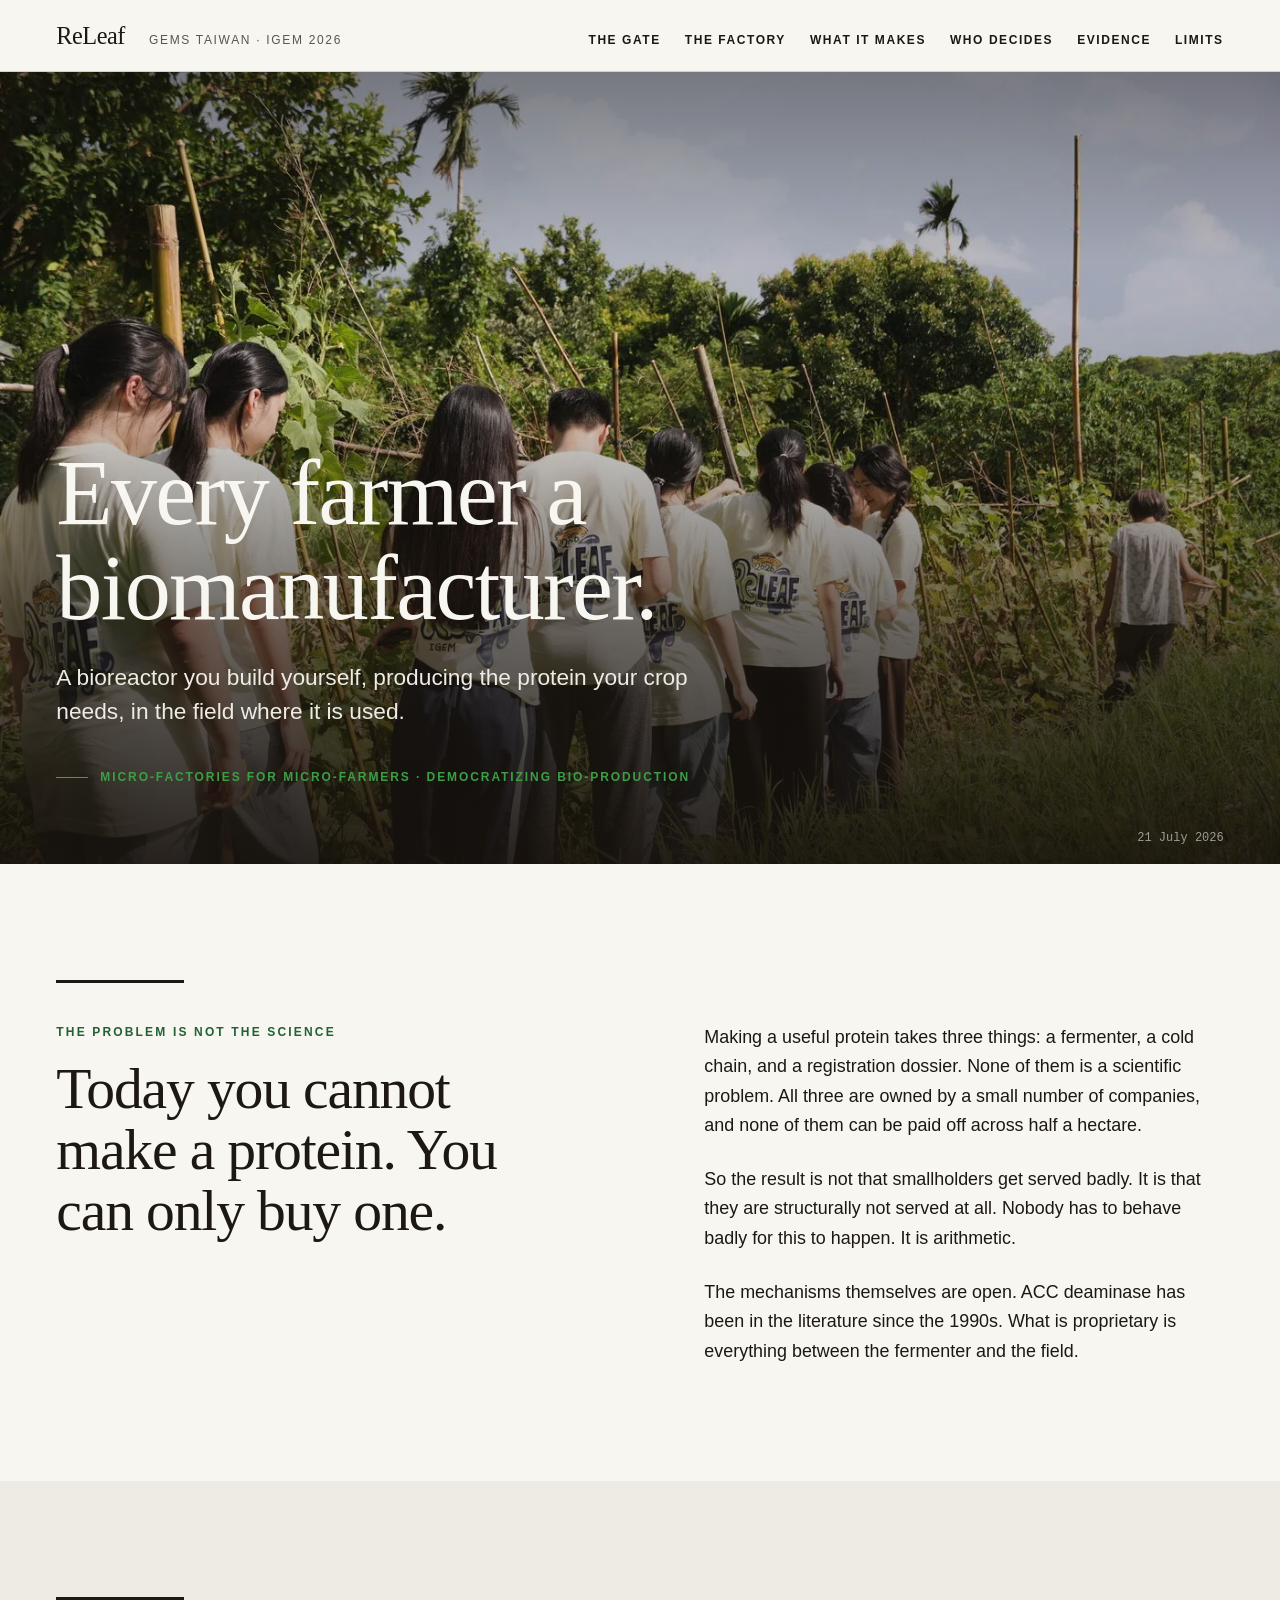
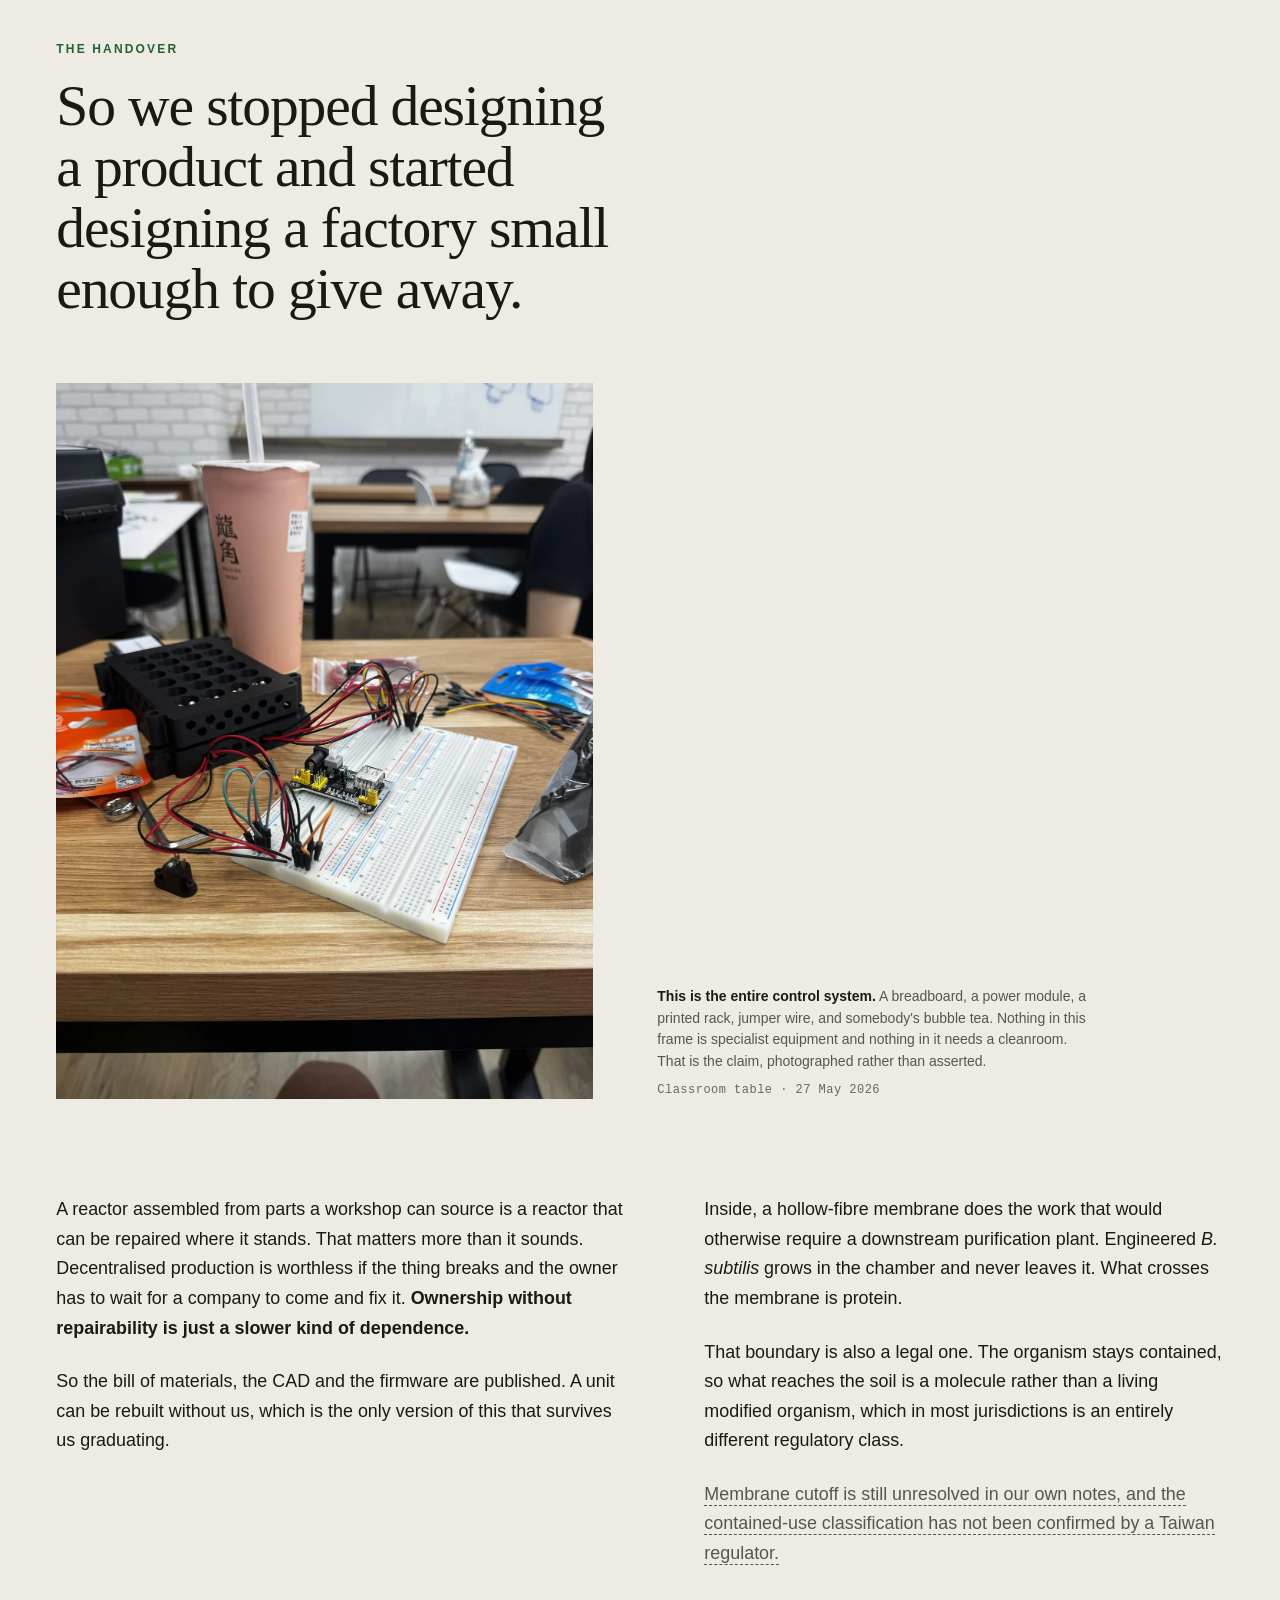
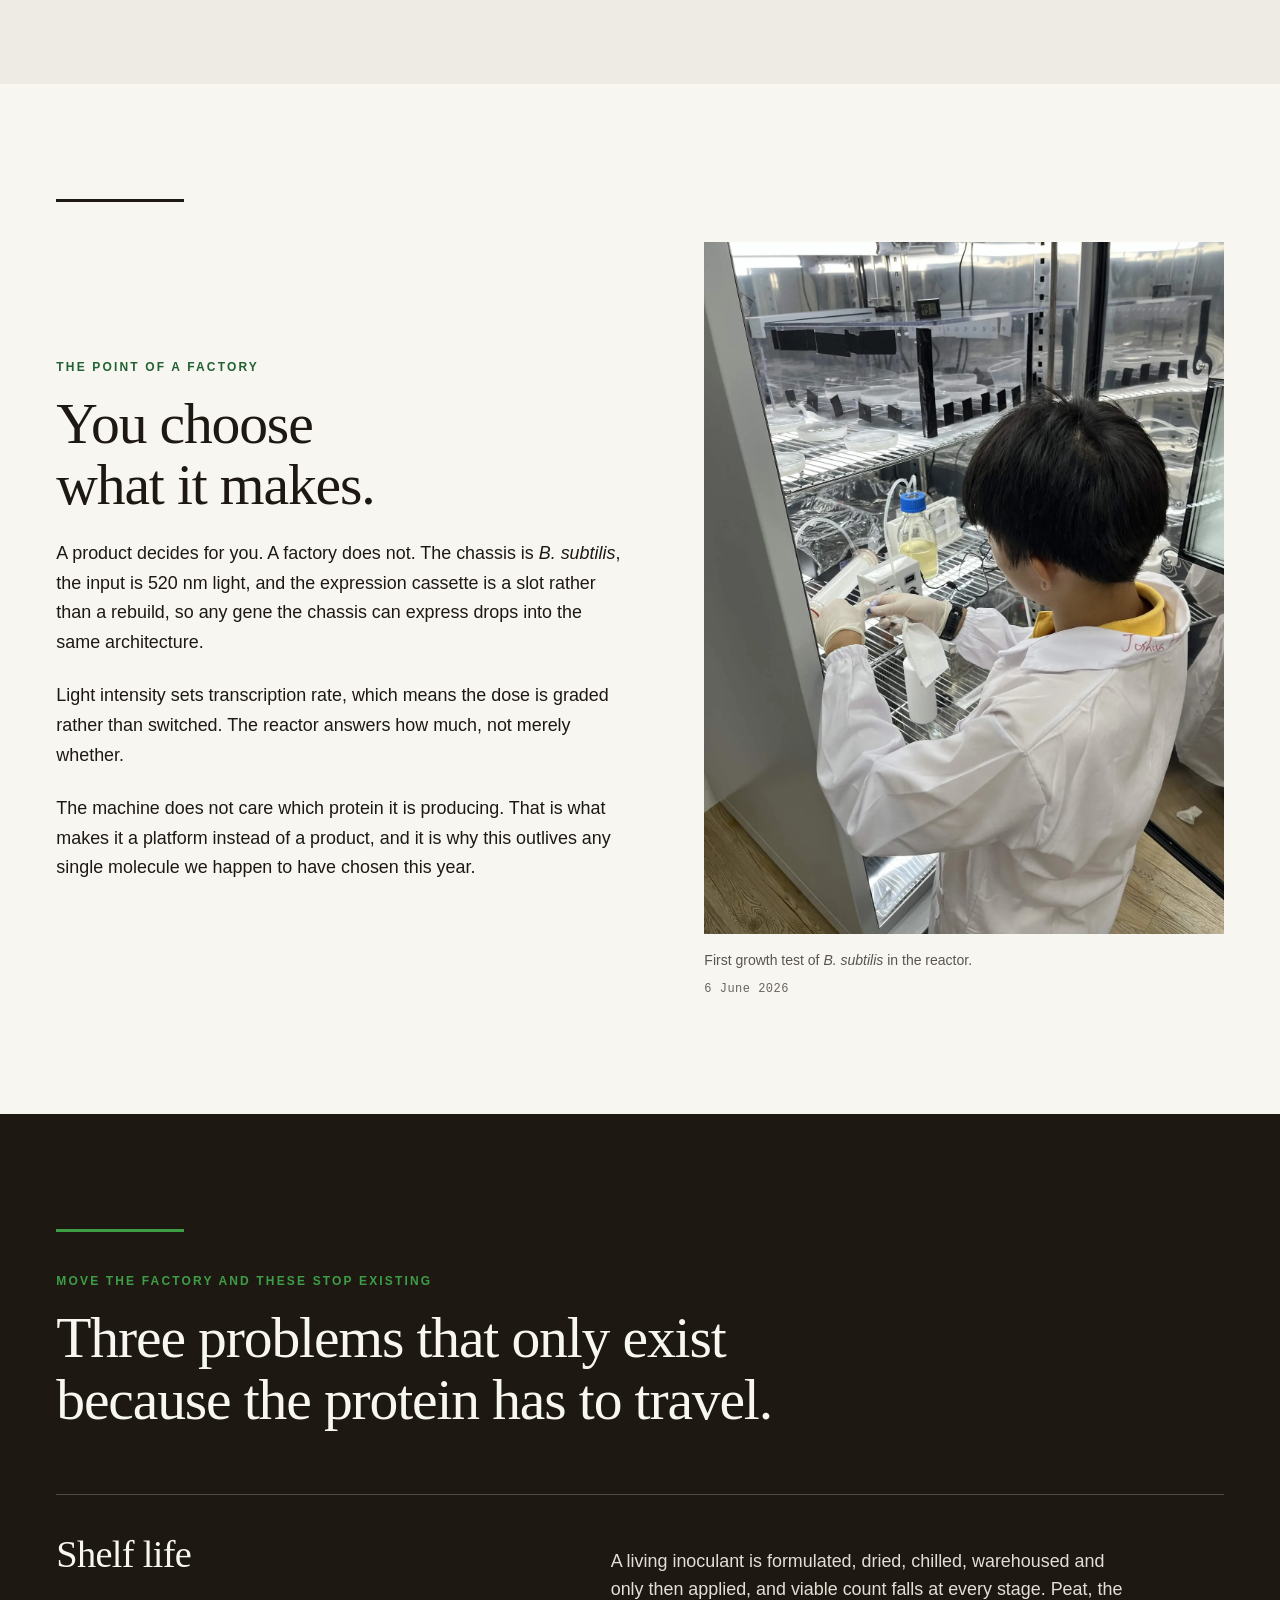
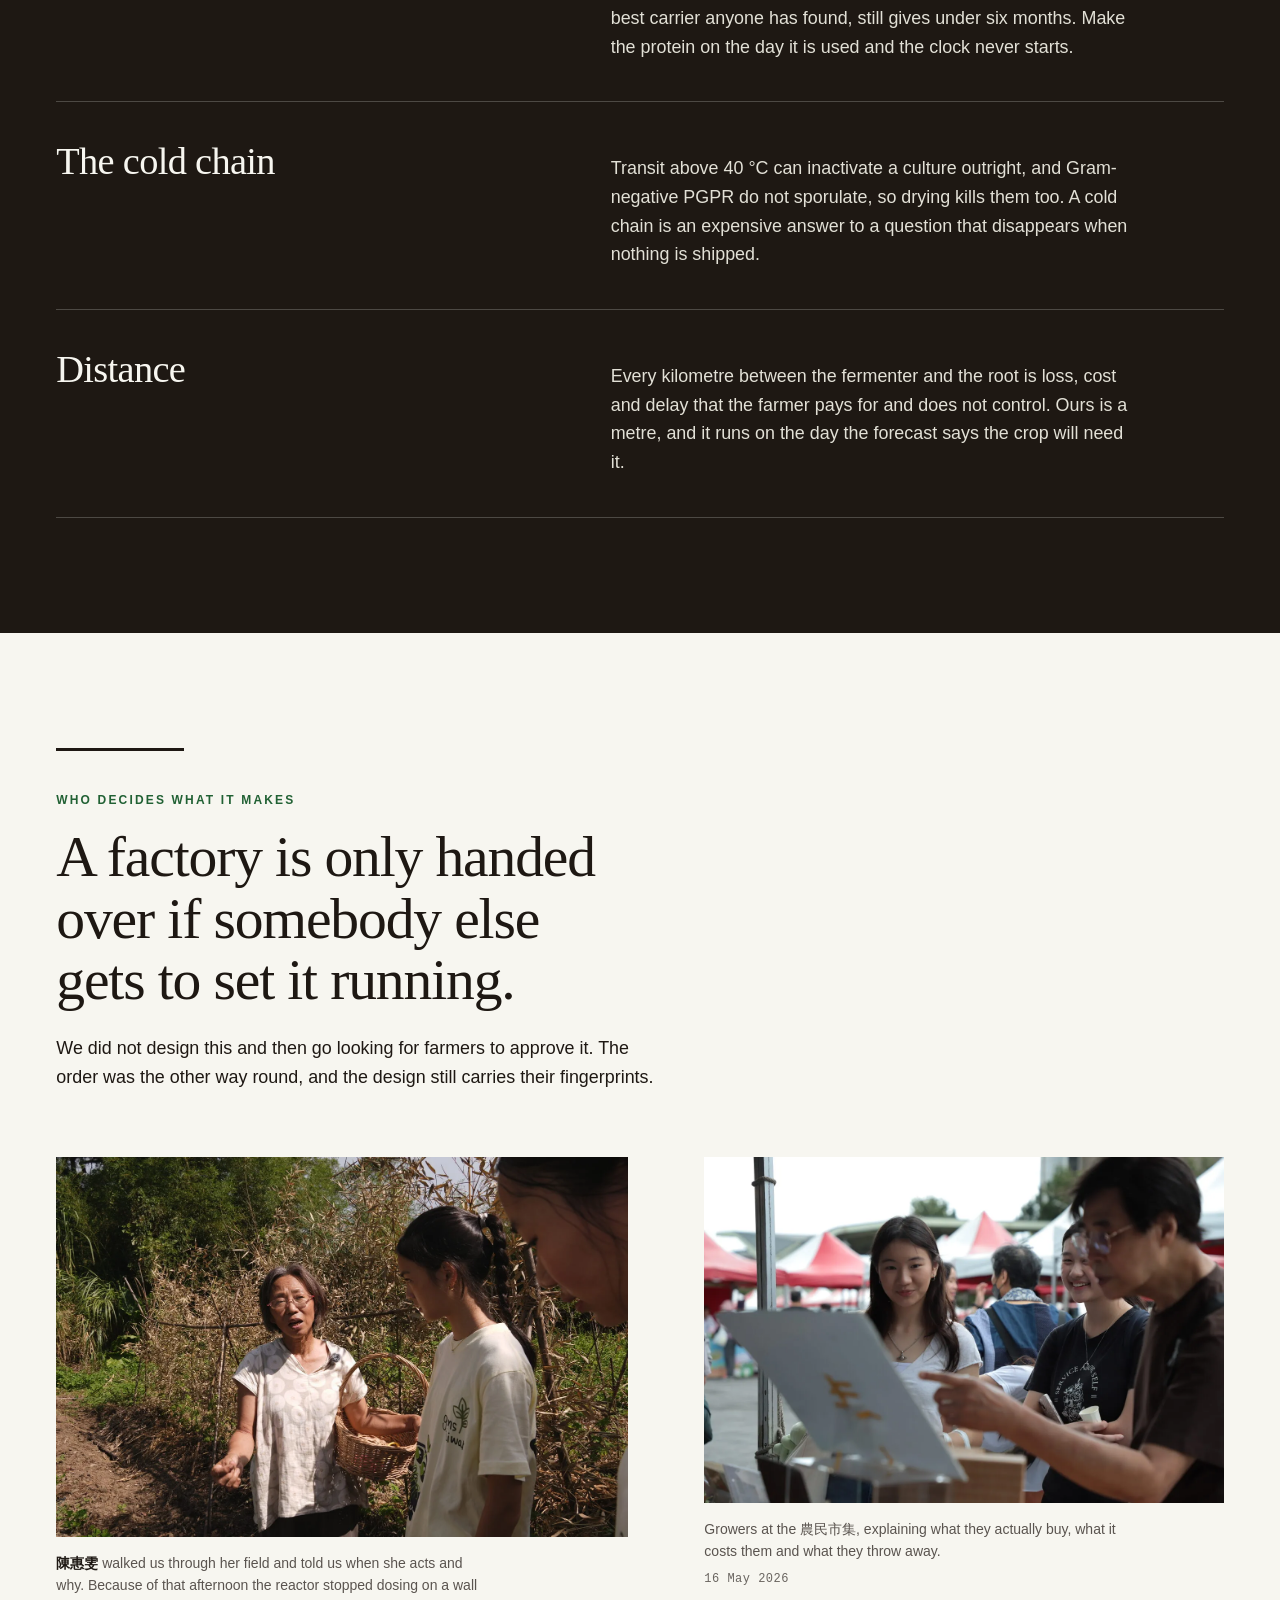
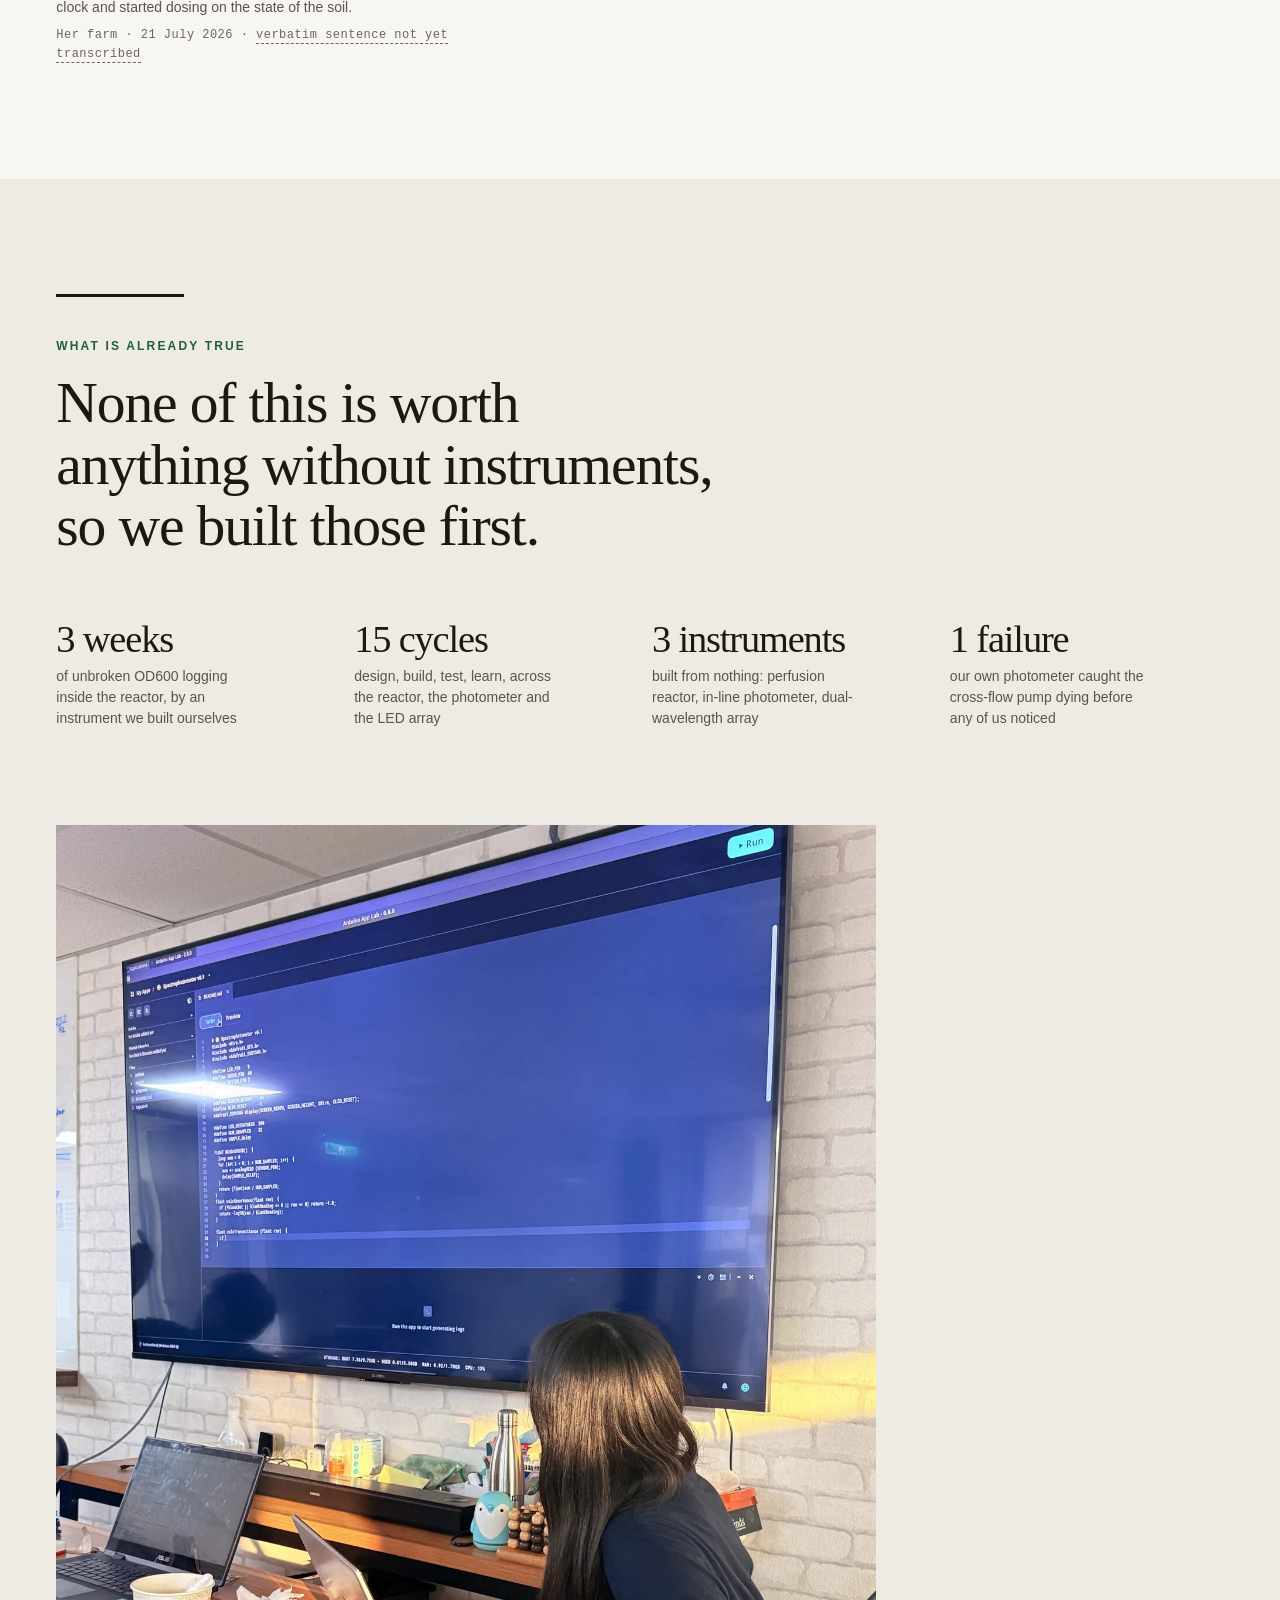
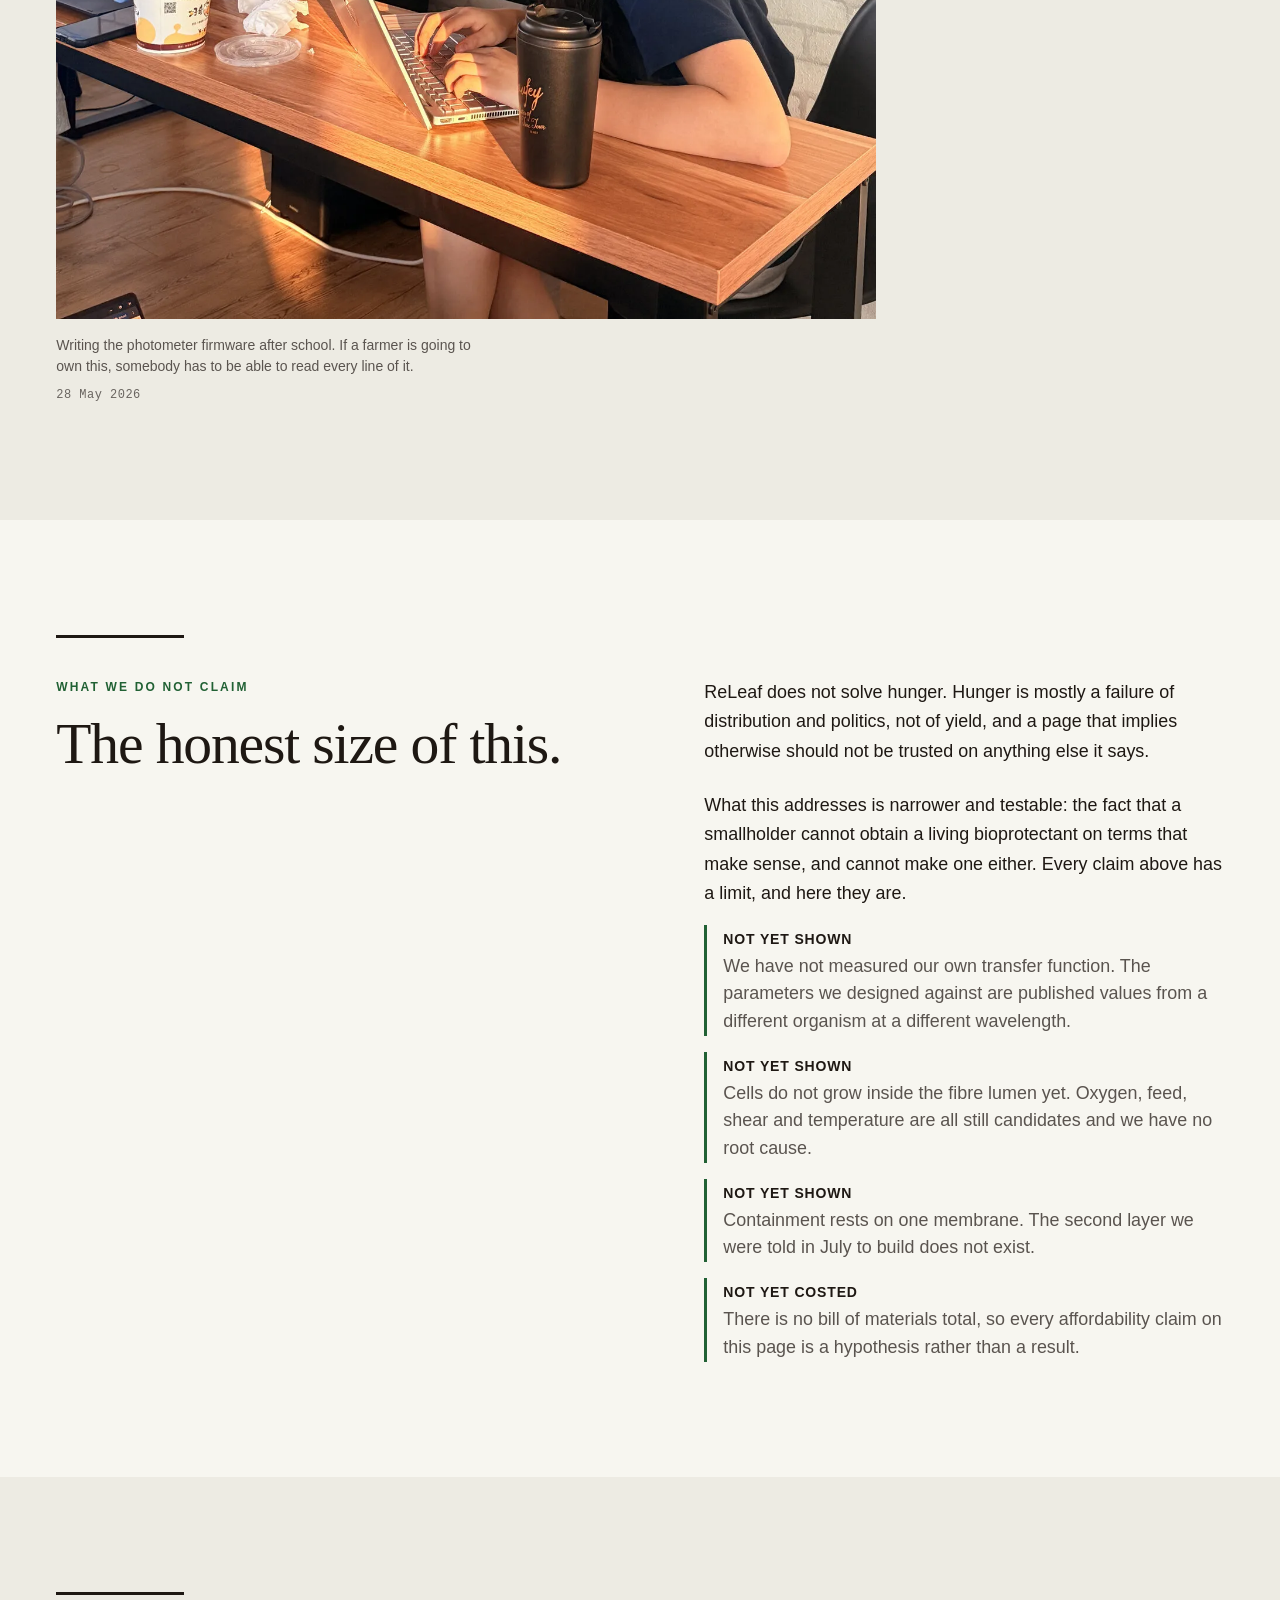
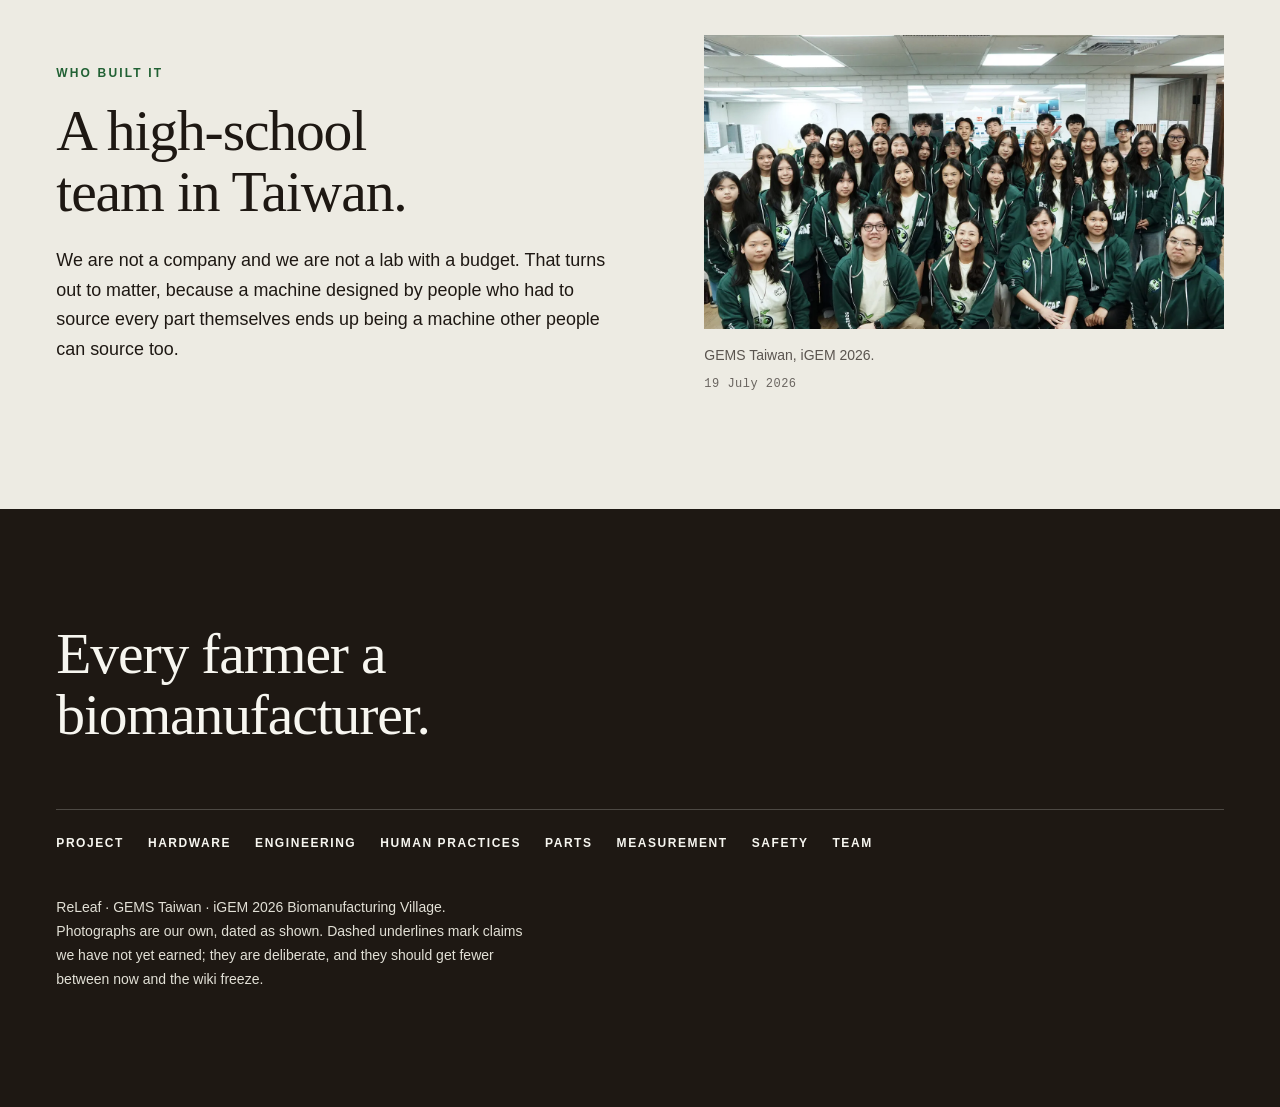
==== commit 660e3aec: "Homepage v0.6: rebuild around the actual vision The vision changed, so the page did. Not "climate ch" ====
--- a/index.html
+++ b/index.html
@@ -1,1341 +1,549 @@
 <!DOCTYPE html>
-<!--
-  =============================================================================
-  ReLeaf — wiki homepage v0.5 · "THE TURN (輪)" · GEMS-Taiwan 2026
-  -----------------------------------------------------------------------------
-  WHY THIS LOOKS NOTHING LIKE v0.4
-
-  v0.4 was a near-black instrument panel. It read as a laboratory, not as a
-  project about farmers. This build is a WORK LEDGER: a pre-printed form on
-  olive drying-yard concrete that somebody writes their own numbers onto.
-
-  THE PALETTE IS NOT DECORATIVE. Every value traces to a real thing:
-    --yard      曬穀場 concrete gone faintly olive from algae in the joints
-    --straw     threshed rice straw drying in that yard, late afternoon
-    --mud       wet paddy mud on the back of a hand (there is no #000 here)
-    --zinc      the 鐵皮屋 tool shed the reactor is stored in
-    --seal      硃砂 seal paste on a 農會 passbook
-    --canal     irrigation water in the shade of the bank
-    --lamp      the 520 nm LED emission peak, clipped to sRGB
-
-  THE SEAL RULE IS THE WARMTH MECHANISM. --seal appears ONLY where something
-  belongs to a named person: a 10px chop before a real name, or the name
-  itself. Never a fill, button, border, hover or section number. Under 2% ink
-  coverage, accumulating into a repeated moral assertion rather than a mood.
-
-  THE LAMP RULE KEEPS US OUT OF THE OLD BUILD. --lamp may ONLY be painted
-  inside a --mud-filled plate. Green has to earn a dark surround. That is
-  structurally why this page can never drift back into acid-green-on-black.
-
-  DELIBERATELY NOT BRNO 2025 (they won the Grand Prize; this lane is crowded):
-    · no centred farmer facing camera with cupped hands
-    · no chat bubbles, no ROUND portraits (every portrait slot is square)
-    · no confetti between headline words, no frosted glass, no pill nav
-    · no rounded geometric sans, no word-by-word reveal
-    · no PAST/NOW/FUTURE timeline, no us-vs-them comparison table
-  What IS taken from them is the only thing worth taking: real named people
-  carry the argument, and the page argues rather than brochures.
-
-  STRUCTURAL LAW, ENFORCED IN CSS: no border-radius, no box-shadow, no
-  backdrop-filter, no card, no #000, no #fff, no gradient except the LED cone
-  and the dose slot fill. Structure comes from rules, columns and alignment.
-
-  MOTION: exactly two moving things. The LED cone's 6s breath (inside the dark
-  plate) and the crank the visitor drags. Nothing animates on scroll or load.
-
-  .unproven — anything not yet earned. The OPEN ITEMS counter in the imprint
-  strip is COMPUTED from these at runtime, never typed, so it cannot go stale.
-
-  PHOTO SLOTS carry a full typeset shooting brief and are --straw at 35%, so
-  the page stays warm during the weeks before the shoot. Do not let these get
-  quietly swapped for grey boxes under time pressure.
-
-  FONTS: system stack, tuned against Arial Narrow / Georgia / Courier New.
-  Intended self-host later: Barlow Semi Condensed + Literata + Courier Prime.
-  Any value tuned against Barlow's metrics will look wrong on ship day.
-  =============================================================================
--->
 <html lang="en">
 <head>
 <meta charset="utf-8">
 <meta name="viewport" content="width=device-width, initial-scale=1">
-<title>ReLeaf — Own the factory, not the invoice · GEMS-Taiwan 2026</title>
-<meta name="description" content="ReLeaf is a bioprotectant factory small enough for half a hectare, and simple enough that the person who owns it can open it, clean it and fix it.">
+<title>ReLeaf — Every farmer a biomanufacturer · GEMS-Taiwan 2026</title>
+<meta name="description" content="ReLeaf is a bioreactor a farmer can build and own, producing the protein their crop needs, in the field where it is used.">
 <style>
+/* Hallmark · macrostructure: Manifesto · tone: editorial-manifesto · anchor hue: forest-green
+ * theme: Studio · nav: N6 masthead · footer: Ft5 statement
+ * enrichment: real photography (8 frames, team-supplied, dated from filenames)
+ * pre-emit critique: P5 H5 E4 S5 R4 V4
+ * ReLeaf · GEMS-Taiwan · iGEM 2026 Biomanufacturing Village
+ *
+ * THE ARGUMENT THIS PAGE MAKES
+ *   Not "climate change is bad" and not "farmers deserve better margins".
+ *   The claim is narrower and sharper: biomanufacturing is currently gated,
+ *   and the gate is not made of science. Hand over the means of production
+ *   and every farmer becomes a manufacturer of the protein they choose.
+ *
+ * WHY THE BREADBOARD PHOTOGRAPH IS THE CENTRE OF THE PAGE
+ *   A farmer portrait says "we care about farmers", which every agri site
+ *   says. A breadboard on a classroom table next to somebody's bubble tea
+ *   says "the means of production is ordinary", which is the actual claim
+ *   and which almost nobody can show. Do not replace that frame with a
+ *   tidier one. The mess is the evidence.
+ *
+ * PHOTOGRAPHS are real, dated from their own filenames, in /img as WebP
+ * with JPEG fallback. Before wiki freeze they must move to static.igem.wiki.
+ *
+ * .unproven marks anything not yet earned. Nothing on this page invents a
+ * number, a quote, or a result.
+ */
 :root{
-  /* ── ground ── */
-  --yard:#DEE0D4;        /* 曬穀場 concrete, olive from algae. never white.   */
-  --yard-lift:#E7E8DD;   /* where sun bleached it and rain did not stand      */
-  --straw:#C4A05A;       /* threshed rice straw. a gold, not a tan.           */
-  /* ── ink ── */
-  --mud:#2E2620;         /* wet paddy mud. the darkest value on this page.    */
-  --soil-dry:#5C5348;    /* topsoil crust, 3 dry days after irrigation        */
-  --zinc:#B7BCB2;        /* the 鐵皮屋 tool shed. every hairline.             */
-  /* ── rationed ── */
-  --seal:#A53327;        /* 硃砂. ownership only. under 2% coverage.          */
-  --canal:#5C7A73;       /* irrigation water in shade. what was COMMANDED.    */
-  --lamp:#00E85A;        /* 520 nm. only ever inside a --mud plate.           */
-
-  --lead:26px;           /* baseline unit. the ruled sheet.                   */
-  --max:1320px;
-  --gut:24px;
-  --pad:clamp(20px,4.2vw,64px);
-
-  --d1:"Arial Narrow","Liberation Sans Narrow","Helvetica Neue Condensed",
-       "Noto Sans TC","PingFang TC",Arial,sans-serif;
-  --ming:"Noto Serif TC","Source Han Serif TC","Songti TC","PMingLiU",serif;
-  --body:"Iowan Old Style",Charter,"Bitstream Charter",Georgia,
-         "Noto Serif TC","Songti TC",serif;
-  --util:"Courier New","Nimbus Mono PS",ui-monospace,Menlo,monospace;
-
-  --fs-d1:clamp(2.6rem,5.6vw,5.5rem);
-  --fs-d1-cjk:clamp(1.25rem,2.6vw,2.1rem);
-  --fs-d2:clamp(1.65rem,3.2vw,2.6rem);
-  --fs-d3:clamp(1.25rem,1.8vw,1.55rem);
-  --fs-lede:clamp(1.1875rem,1.15vw + .78rem,1.4375rem);
-  --fs-quote:clamp(1.3125rem,1.5vw + .8rem,1.75rem);
-  --fs-body:clamp(1.0625rem,.32vw + 1rem,1.1875rem);
-  --fs-util:clamp(.78125rem,.12vw + .75rem,.8125rem);
-  --fs-micro:.6875rem;
+  /* ── paper + ink ── */
+  --color-paper:      oklch(97.2% 0.008 95);
+  --color-paper-2:    oklch(94.0% 0.011 95);
+  --color-paper-3:    oklch(90.5% 0.013 95);
+  --color-ink:        oklch(21.5% 0.014 62);
+  --color-ink-2:      oklch(45.0% 0.012 62);
+  --color-ink-3:      oklch(51.0% 0.010 62);
+  --color-rule:       oklch(86.0% 0.010 95);
+  --color-inverse:    oklch(97.2% 0.008 95);
+
+  /* ── accent: the leaf, and the 520 nm the device actually emits ── */
+  --color-accent:     oklch(44.0% 0.098 150);
+  --color-accent-2:   oklch(62.0% 0.155 145);
+  --color-focus:      oklch(44.0% 0.098 150);
+
+  /* ── type ── */
+  --font-display: "Didot","Bodoni 72",Georgia,"Iowan Old Style","Noto Serif TC",serif;
+  --font-body:    "Helvetica Neue",Helvetica,Arial,"Noto Sans TC","PingFang TC",sans-serif;
+  --font-util:    ui-monospace,"SF Mono","Courier New",monospace;
+
+  --text-display:   clamp(2.6rem, 7.2vw, 6.4rem);
+  --text-display-s: clamp(2.1rem, 4.6vw, 3.6rem);
+  --text-4xl:       clamp(1.7rem, 3.0vw, 2.5rem);
+  --text-2xl:       clamp(1.28rem, 1.9vw, 1.6rem);
+  --text-lede:      clamp(1.15rem, 1.25vw + .78rem, 1.42rem);
+  --text-base:      clamp(1.02rem, .28vw + .96rem, 1.12rem);
+  --text-sm:        .875rem;
+  --text-xs:        .75rem;
+
+  /* ── 4pt spacing scale ── */
+  --space-3xs: 4px;  --space-2xs: 8px;  --space-xs: 12px;
+  --space-sm: 16px;  --space-md: 24px;  --space-lg: 40px;
+  --space-xl: 64px;  --space-2xl: 96px; --space-3xl: 144px;
+
+  --rule-hair: 1px;
+  --rule-bold: 3px;
+  --radius: 0;
+
+  --ease-out:    cubic-bezier(.16,1,.3,1);
+  --ease-in:     cubic-bezier(.7,0,.84,0);
+  --ease-in-out: cubic-bezier(.65,0,.35,1);
+  --dur-fast: 120ms; --dur-base: 200ms;
+
+  --measure: 62ch;
+  --measure-lede: 46ch;
+  --max: 1280px;
 }
 
-/* ── structural law ─────────────────────────────────────────────────────── */
-*{box-sizing:border-box; border-radius:0}
+*{box-sizing:border-box;margin:0;border-radius:var(--radius)}
 html,body{overflow-x:clip}
-html{-webkit-text-size-adjust:100%; scroll-behavior:smooth; color-scheme:light}
-body{
-  margin:0; background:var(--yard); color:var(--mud);
-  font-family:var(--body); font-size:var(--fs-body); line-height:1.62;
-  -webkit-font-smoothing:antialiased;
-}
-h1,h2,h3,h4{margin:0; font-style:normal; font-weight:700;
-  font-family:var(--d1); letter-spacing:-.015em; line-height:1.02;
-  overflow-wrap:anywhere; min-width:0}
+html{-webkit-text-size-adjust:100%;color-scheme:light;scroll-behavior:smooth}
+body{background:var(--color-paper);color:var(--color-ink);
+  font-family:var(--font-body);font-size:var(--text-base);line-height:1.62;
+  -webkit-font-smoothing:antialiased}
+h1,h2,h3{font-family:var(--font-display);font-weight:400;font-style:normal;
+  line-height:1.03;letter-spacing:-.018em;overflow-wrap:anywhere;min-width:0;
+  text-wrap:balance}
 p{margin:0}
-img,svg{display:block; max-width:100%}
-a{color:inherit; text-decoration:none}
-:focus-visible{outline:2px solid var(--mud); outline-offset:3px}
-
-.wrap{max-width:var(--max); margin:0 auto; padding:0 var(--pad)}
-
-/* the ruled work-log grid. this is what makes --yard a FORM, not a pale page. */
-.ruled{
-  background-image:repeating-linear-gradient(to bottom,
-    transparent 0 calc(var(--lead) - 1px),
-    rgba(183,188,178,.42) calc(var(--lead) - 1px) var(--lead));
-}
-
-/* ── type roles ─────────────────────────────────────────────────────────── */
-.u{font-family:var(--util); font-size:var(--fs-util); letter-spacing:.06em;
-   font-variant-numeric:tabular-nums lining-nums; line-height:1.45}
-.u--head{font-weight:700; text-transform:uppercase}
-.micro{font-family:var(--util); font-size:var(--fs-micro); letter-spacing:.08em;
-   color:var(--soil-dry); line-height:1.4}
-.lede{font-size:var(--fs-lede); line-height:1.5; max-width:52ch}
-.h2{font-size:var(--fs-d2)}
-.h3{font-size:var(--fs-d3); line-height:1.18}
-.dim{color:var(--soil-dry)}
-
-.straw .unproven{color:var(--mud); border-bottom-color:var(--mud); opacity:.82}
-.straw .micro,.straw .ph__b,.straw .ph__s{color:var(--mud); opacity:.88}
-.straw .entry__role .unproven{opacity:.8}
-
-/* the chop. ownership, rationed. */
-.chop{display:inline-block; width:10px; height:10px; background:var(--seal);
-  flex:0 0 10px; transform:translateY(-1px)}
-.who{display:flex; align-items:center; gap:10px; flex-wrap:wrap}
-.who b{font-family:var(--util); font-size:var(--fs-util); font-weight:700;
-  letter-spacing:.1em; text-transform:uppercase; color:var(--seal)}
-/* on --straw, --seal fails AA. the chop carries the rule, the name stays mud. */
-.straw .who b{color:var(--mud)}
-
-/* anything not yet earned. feeds the live OPEN ITEMS counter. */
-.unproven{font-family:var(--util); font-size:var(--fs-util); letter-spacing:.04em;
-  color:var(--soil-dry); border-bottom:1px dashed var(--soil-dry);
-  padding-bottom:1px; display:inline}
-.blank{display:inline-block; min-width:9ch; border-bottom:1px solid var(--soil-dry);
-  height:1em; vertical-align:-2px}
-
-/* ── the heavy rule. ruled by hand against a straightedge, not a border. ─── */
-.heavy{display:block; width:100%; height:9px; overflow:visible}
-.heavy path{stroke:var(--mud); stroke-width:5; fill:none; stroke-linecap:butt}
-
-/* ── nav ────────────────────────────────────────────────────────────────── */
-.head{border-bottom:1px solid var(--zinc); background-color:var(--yard)}
-.head .wrap{display:flex; align-items:center; gap:var(--gut);
-  min-height:56px; flex-wrap:wrap}
-.head__id{font-family:var(--util); font-size:var(--fs-util); font-weight:700;
-  letter-spacing:.08em; text-transform:uppercase; color:var(--mud)}
-.head__nav{margin-left:auto; display:flex; align-items:center}
-.head__nav a{font-family:var(--util); font-size:var(--fs-util); letter-spacing:.08em;
-  text-transform:uppercase; padding:0 12px; border-left:1px solid var(--zinc);
-  white-space:nowrap; line-height:1.2}
-.head__nav a:first-child{border-left:0}
-.head__nav a:hover{text-decoration:underline; text-underline-offset:4px}
-.head__more{display:none}
-@media(max-width:820px){
-  .head__nav{display:none}
-  .head__more{display:block; margin-left:auto; font-family:var(--util);
-    font-size:var(--fs-util); letter-spacing:.08em; text-transform:uppercase}
-}
-
-/* ── hero ───────────────────────────────────────────────────────────────── */
-.hero{position:relative; background-color:var(--yard)}
-.hero__top{padding-block:calc(var(--lead)*2.6) calc(var(--lead)*1.4)}
-.hero__grid{display:grid; gap:calc(var(--gut)*1.5)}
-.hero__grid>*,.straw__grid>*,.frame>*,.row>*{min-width:0}
-@media(min-width:1000px){.hero__grid{grid-template-columns:minmax(0,1.35fr) minmax(0,1fr); align-items:start}}
-.hero h1{font-size:var(--fs-d1); line-height:.94; letter-spacing:-.02em; color:var(--mud)}
-.hero__cjk{font-family:var(--ming); font-weight:700; font-size:var(--fs-d1-cjk);
-  line-height:1.2; letter-spacing:.02em; margin-top:20px}
-.hero__deck{margin-top:28px; font-size:var(--fs-lede); line-height:1.5; max-width:52ch}
-.slogan{margin-top:40px; display:flex; align-items:center; gap:10px;
-  font-family:var(--util); font-size:var(--fs-util); font-weight:700;
-  letter-spacing:.14em; text-transform:uppercase; line-height:1.4}
-
-/* ── straw band ─────────────────────────────────────────────────────────── */
-.straw{background-color:var(--straw); color:var(--mud)}
-.straw__in{padding-block:calc(var(--lead)*1.8) calc(var(--lead)*1.6)}
-.straw__grid{display:grid; gap:calc(var(--gut)*1.5)}
-@media(min-width:1000px){.straw__grid{grid-template-columns:minmax(0,1fr) minmax(0,1fr)}}
-
-/* a ruled entry. our unit of human evidence. no card, ever. */
-.entry{padding-top:14px}
-.entry::before{content:""; display:block; width:64px; height:2px;
-  background:var(--mud); margin-bottom:14px}
-.entry__role{font-family:var(--util); font-size:var(--fs-util); color:var(--mud);
-  opacity:.72; margin-top:8px; letter-spacing:.04em}
-.straw .entry__role{opacity:.9}
-.said{font-family:var(--ming); font-size:var(--fs-quote); line-height:1.4;
-  max-width:34ch; margin-top:18px; font-weight:400}
-.said--en{font-family:var(--util); font-size:var(--fs-util); color:var(--soil-dry);
-  max-width:40ch; margin-top:12px; letter-spacing:.03em}
-.straw .said--en{color:var(--mud); opacity:.9}
-
-/* ── photo slots. straw at 35% over ground, chalked out. never grey. ────── */
-.ph{position:relative; background:
-    linear-gradient(rgba(196,160,90,.35),rgba(196,160,90,.35)), var(--yard-lift);
-  border:1.5px dashed var(--zinc); padding:34px 14px 14px; min-height:120px}
-.straw .ph{background:
-    linear-gradient(rgba(46,38,32,.10),rgba(46,38,32,.10)), var(--yard-lift)}
-.ph__i{position:absolute; top:10px; left:12px; font-family:var(--util);
-  font-size:var(--fs-util); font-weight:700; letter-spacing:.08em; color:var(--mud)}
-.ph__b{font-family:var(--util); font-size:var(--fs-util); color:var(--soil-dry);
-  line-height:1.5; letter-spacing:.02em}
-.ph__s{margin-top:8px; font-family:var(--util); font-size:var(--fs-micro);
-  color:var(--soil-dry); letter-spacing:.08em}
-.ph{width:100%; max-width:100%}
-.ph--sq,.ph--strip{height:auto}
-@media(max-width:900px){.ph--strip,.ph--sq{aspect-ratio:auto}}
-.ph--sq{aspect-ratio:1}
-.ph--strip{aspect-ratio:16/5}
-.ph--por{aspect-ratio:1; min-height:0; padding:0; display:grid; place-items:center}
-.ph--por .ph__i{position:static}
-.ph--por .ph__b,.ph--por .ph__s{display:none}
-
-/* ── the crank: dose slot + lag trace + 宜忌 ────────────────────────────── */
-.crank{margin-top:calc(var(--lead)*1.2)}
-.ruler{display:flex; justify-content:space-between; font-family:var(--util);
-  font-size:var(--fs-micro); color:var(--mud); margin-bottom:4px; letter-spacing:.06em}
-.slot{position:relative; height:44px; background:var(--mud); cursor:ew-resize;
-  touch-action:none; overflow:hidden}
-.slot__fill{position:absolute; inset:0 auto 0 0; width:18%;
-  background:linear-gradient(90deg,rgba(0,232,90,.55),var(--lamp))}
-.slot__h{position:absolute; top:0; bottom:0; left:18%; width:28px; margin-left:-14px;
-  background:var(--yard); display:grid; place-items:center; gap:3px;
-  grid-auto-flow:column}
-.slot__h i{display:block; width:1px; height:18px; background:var(--mud)}
-.slot__lab{display:flex; justify-content:space-between; gap:12px; margin-top:8px;
-  font-family:var(--util); font-size:var(--fs-util); color:var(--mud)}
-.trace{margin-top:14px; background:var(--yard-lift); border:1px solid var(--zinc);
-  height:96px; position:relative}
-.trace svg{position:absolute; inset:0; width:100%; height:100%}
-.trace__k{position:absolute; left:10px; top:8px; font-family:var(--util);
-  font-size:var(--fs-micro); letter-spacing:.06em; color:var(--mud)}
-.trace__k i{font-style:normal; display:inline-flex; align-items:center; gap:5px;
-  margin-right:12px}
-.trace__k i::before{content:""; width:13px; height:2px; background:currentColor}
-.k-cmd{color:var(--canal)} .k-tit{color:var(--mud)}
-.trace__n{position:absolute; right:10px; bottom:8px; font-family:var(--util);
-  font-size:var(--fs-micro); color:var(--mud); letter-spacing:.04em; text-align:right}
-
-.yj{margin-top:14px; border-top:1px solid var(--zinc)}
-.yj__r{display:grid; grid-template-columns:52px 1fr; gap:14px; align-items:start;
-  padding:12px 0; border-bottom:1px solid var(--zinc)}
-.yj__g{font-family:var(--ming); font-weight:700; font-size:30px; line-height:1;
-  color:var(--mud); text-align:center}
-.yj__g span{display:block; font-family:var(--util); font-size:var(--fs-micro);
-  letter-spacing:.06em; color:var(--soil-dry); margin-top:5px; font-weight:400}
-.yj__t{font-size:var(--fs-body); line-height:1.45}
-.yj__t b{font-family:var(--util); font-weight:400; font-size:.94em}
-
-/* ── imprint strip ──────────────────────────────────────────────────────── */
-.imprint{background:var(--mud); color:var(--yard)}
-.imprint__in{overflow-x:auto; padding:0 var(--pad)}
-.imprint p{font-family:var(--util); font-size:var(--fs-util); letter-spacing:.08em;
-  white-space:nowrap; padding-block:13px; max-width:var(--max); margin:0 auto}
-.imprint a{border-bottom:1px solid var(--straw); color:var(--straw)}
-.formno{padding:10px 0 0; font-family:var(--util); font-size:var(--fs-micro);
-  color:var(--soil-dry); letter-spacing:.06em}
-
-/* ── sections. 8/4 frame: argument in the eight, conscience in the four. ── */
-.band{padding:calc(var(--lead)*3) 0}
-.band--lift{background-color:var(--yard-lift)}
-.frame{display:grid; gap:calc(var(--gut)*1.5)}
-@media(min-width:960px){.frame{grid-template-columns:minmax(0,2fr) minmax(0,1fr)}}
-.marg{border-top:1px solid var(--zinc); padding-top:12px}
-.marg dl{margin:0; display:grid; gap:12px}
-.marg dt{font-family:var(--util); font-size:var(--fs-micro); letter-spacing:.08em;
-  text-transform:uppercase; color:var(--soil-dry)}
-.marg dd{margin:0 0 10px; font-family:var(--util); font-size:var(--fs-util);
-  color:var(--mud); line-height:1.5; border-left:2px solid var(--canal);
-  padding-left:10px}
-.sec__n{font-family:var(--util); font-size:var(--fs-util); font-weight:700;
-  letter-spacing:.14em; text-transform:uppercase; color:var(--mud); display:block;
-  margin-bottom:12px}
-.rows{margin-top:calc(var(--lead)*1.2); border-top:1px solid var(--zinc)}
-.row{border-bottom:1px solid var(--zinc); padding:calc(var(--lead)*.9) 0;
-  display:grid; gap:16px}
-@media(min-width:900px){.row{grid-template-columns:3.5rem minmax(0,1.15fr) minmax(0,1fr); gap:28px; align-items:start}}
-.row__n{font-family:var(--util); font-size:var(--fs-util); font-weight:700;
-  letter-spacing:.1em; color:var(--mud); padding-top:5px}
-.row__t{font-size:.97rem; line-height:1.58; margin-top:10px; max-width:46ch}
-.spec{margin-top:12px; display:grid; gap:5px; font-family:var(--util);
-  font-size:var(--fs-util); line-height:1.5}
-.spec div{display:flex; gap:10px}
-.spec span:first-child{color:var(--canal); flex:0 0 6.5rem; font-weight:700}
-.ledger{width:100%; border-collapse:collapse; margin-top:calc(var(--lead));
-  font-size:.95rem}
-.ledger th,.ledger td{text-align:left; padding:10px 12px 10px 0;
-  border-bottom:1px solid var(--zinc); vertical-align:top}
-.ledger th{font-family:var(--util); font-size:var(--fs-micro); font-weight:700;
-  letter-spacing:.08em; text-transform:uppercase; color:var(--soil-dry)}
-.ledger td.n{font-family:var(--util); font-variant-numeric:tabular-nums;
-  white-space:nowrap}
-.tscroll{overflow-x:auto}
-.limit{margin-top:10px; padding-left:22px; font-family:var(--util);
-  font-size:var(--fs-body); line-height:1.5; color:var(--mud);
-  border-left:2px solid var(--seal)}
-.limit b{font-weight:700; letter-spacing:.06em}
-
-@media(prefers-reduced-motion:reduce){*{animation:none!important; transition-duration:.01ms!important}}
+img{display:block;max-width:100%}
+a{color:inherit;text-decoration:none}
+:focus-visible{outline:2px solid var(--color-focus);outline-offset:3px}
+
+.wrap{max-width:var(--max);margin:0 auto;padding-inline:clamp(20px,4.4vw,64px)}
+.band{padding-block:clamp(64px,9vw,144px)}
+.band--tint{background:var(--color-paper-2)}
+.band--ink{background:var(--color-ink);color:var(--color-inverse)}
+
+.lede{font-size:var(--text-lede);line-height:1.5;max-width:var(--measure-lede)}
+.body{font-size:var(--text-base);line-height:1.65;max-width:var(--measure)}
+.body + .body{margin-top:var(--space-md)}
+.dim{color:var(--color-ink-2)}
+.band--ink .dim{color:var(--color-paper-3)}
+
+.label{font-family:var(--font-body);font-size:var(--text-xs);font-weight:700;
+  letter-spacing:.18em;text-transform:uppercase;color:var(--color-accent);
+  display:block;margin-bottom:var(--space-sm)}
+.band--ink .label{color:var(--color-accent-2)}
+.data{font-family:var(--font-util);font-size:var(--text-sm);
+  font-variant-numeric:tabular-nums lining-nums;letter-spacing:.02em}
+
+/* ── N6 masthead ─────────────────────────────────────────────────────── */
+.mast{border-bottom:var(--rule-hair) solid var(--color-rule);
+  background:var(--color-paper)}
+.mast .wrap{display:flex;align-items:baseline;gap:var(--space-md);
+  padding-block:var(--space-sm);flex-wrap:wrap}
+.mast__id{font-family:var(--font-display);font-size:var(--text-2xl);
+  letter-spacing:-.02em}
+.mast__id b{font-weight:400}
+.mast__sub{font-size:var(--text-xs);letter-spacing:.14em;text-transform:uppercase;
+  color:var(--color-ink-2)}
+.mast__nav{margin-left:auto;display:flex;gap:var(--space-md);flex-wrap:wrap}
+.mast__nav a{font-size:var(--text-xs);letter-spacing:.13em;text-transform:uppercase;
+  font-weight:700;white-space:nowrap;padding-bottom:2px;
+  border-bottom:var(--rule-hair) solid transparent;transition:border-color var(--dur-fast) var(--ease-out)}
+.mast__nav a:hover{border-bottom-color:var(--color-accent)}
+@media(max-width:760px){.mast__nav{display:none}}
+
+/* ── hero ────────────────────────────────────────────────────────────── */
+.hero{position:relative;min-height:min(88svh,860px);display:flex;
+  align-items:flex-end;overflow:hidden;background:var(--color-ink)}
+.hero picture,.hero img{position:absolute;inset:0;width:100%;height:100%;
+  object-fit:cover;object-position:50% 42%}
+.hero__scrim{position:absolute;inset:0;background:
+  linear-gradient(to top,oklch(18% .012 62 / .92) 0%,oklch(18% .012 62 / .62) 30%,
+  oklch(18% .012 62 / .06) 62%),
+  linear-gradient(to bottom,oklch(18% .012 62 / .34) 0%,transparent 24%)}
+.hero__in{position:relative;z-index:2;width:100%;color:var(--color-inverse);
+  padding-block:clamp(40px,6vw,80px)}
+.hero h1{font-size:var(--text-display);max-width:15ch}
+.hero .lede{margin-top:var(--space-md);color:var(--color-paper-2);
+  max-width:52ch}
+.hero__slug{margin-top:var(--space-lg);font-size:var(--text-xs);font-weight:700;
+  letter-spacing:.16em;text-transform:uppercase;color:var(--color-accent-2);
+  display:flex;align-items:center;gap:var(--space-xs);flex-wrap:wrap}
+.hero__slug::before{content:"";width:32px;height:var(--rule-hair);
+  background:currentColor;flex:0 0 32px}
+.hero__credit{position:absolute;right:clamp(20px,4.4vw,64px);
+  bottom:var(--space-sm);z-index:2;font-family:var(--font-util);
+  font-size:var(--text-xs);color:oklch(97% .008 95 / .58)}
+
+/* ── manifesto statement ─────────────────────────────────────────────── */
+.claim{font-family:var(--font-display);font-size:var(--text-display-s);
+  line-height:1.06;letter-spacing:-.02em;max-width:19ch;text-wrap:balance}
+.claim--wide{max-width:26ch}
+.rule{height:var(--rule-bold);background:var(--color-ink);width:clamp(72px,10vw,132px);
+  margin-bottom:var(--space-lg)}
+.band--ink .rule{background:var(--color-accent-2)}
+
+/* ── figure ──────────────────────────────────────────────────────────── */
+.fig{margin:0}
+.fig img{width:100%;height:auto}
+.fig--bleed{margin-inline:calc(50% - 50vw);width:100vw;max-width:100vw}
+.fig--tall{display:grid;gap:var(--space-md)}
+@media(min-width:900px){.fig--tall{grid-template-columns:minmax(0,46%) minmax(0,1fr);
+  gap:clamp(32px,5vw,72px);align-items:end}
+  .fig--tall figcaption{margin-top:0;max-width:44ch;font-size:var(--text-base);
+    line-height:1.6}}
+.fig--bleed img{aspect-ratio:21/9;object-fit:cover}
+@media(max-width:760px){.fig--bleed img{aspect-ratio:4/3}}
+.fig figcaption{margin-top:var(--space-sm);font-size:var(--text-sm);
+  line-height:1.55;color:var(--color-ink-2);max-width:56ch}
+.fig--bleed figcaption{max-width:var(--max);margin-inline:auto;
+  padding-inline:clamp(20px,4.4vw,64px)}
+.band--ink figcaption{color:var(--color-paper-3)}
+.fig b{font-weight:700;color:var(--color-ink)}
+.band--ink .fig b{color:var(--color-inverse)}
+.stamp{font-family:var(--font-util);font-size:var(--text-xs);
+  color:var(--color-ink-3);letter-spacing:.04em;display:block;margin-top:var(--space-2xs)}
+
+/* ── two-column argument ─────────────────────────────────────────────── */
+.duo{display:grid;gap:var(--space-lg)}
+@media(min-width:900px){.duo{grid-template-columns:minmax(0,1.1fr) minmax(0,1fr);
+  gap:clamp(40px,6vw,96px);align-items:start}}
+.duo--tight{align-items:center}
+
+/* ── list of consequences ────────────────────────────────────────────── */
+.beats{margin-top:var(--space-xl);border-top:var(--rule-hair) solid var(--color-rule)}
+.band--ink .beats{border-color:oklch(97% .008 95 / .22)}
+.beat{border-bottom:var(--rule-hair) solid var(--color-rule);
+  padding-block:var(--space-lg);display:grid;gap:var(--space-sm)}
+.band--ink .beat{border-color:oklch(97% .008 95 / .22)}
+@media(min-width:820px){.beat{grid-template-columns:minmax(0,1fr) minmax(0,1.25fr);
+  gap:clamp(32px,5vw,80px);align-items:baseline}}
+.beat h3{font-size:var(--text-4xl);max-width:14ch}
+.beat p{font-size:var(--text-base);line-height:1.6;color:var(--color-ink-2);
+  max-width:52ch}
+.band--ink .beat p{color:var(--color-paper-3)}
+
+/* ── evidence ledger ─────────────────────────────────────────────────── */
+.facts{display:grid;gap:var(--space-lg) var(--space-md);margin-top:var(--space-xl)}
+@media(min-width:720px){.facts{grid-template-columns:repeat(2,minmax(0,1fr))}}
+@media(min-width:1040px){.facts{grid-template-columns:repeat(4,minmax(0,1fr))}}
+.fact__n{font-family:var(--font-display);font-size:var(--text-4xl);line-height:1;
+  letter-spacing:-.03em}
+.fact__t{margin-top:var(--space-2xs);font-size:var(--text-sm);line-height:1.5;
+  color:var(--color-ink-2);max-width:26ch}
+
+/* ── honesty ─────────────────────────────────────────────────────────── */
+.unproven{border-bottom:1px dashed currentColor;padding-bottom:1px}
+.limit{margin-top:var(--space-sm);padding-left:var(--space-sm);
+  border-left:var(--rule-bold) solid var(--color-accent);
+  font-size:var(--text-base);line-height:1.55;color:var(--color-ink-2);
+  max-width:56ch}
+.limit b{font-weight:700;letter-spacing:.06em;color:var(--color-ink);
+  font-size:var(--text-sm);text-transform:uppercase}
+
+/* ── Ft5 statement footer ────────────────────────────────────────────── */
+.foot{background:var(--color-ink);color:var(--color-inverse);
+  padding-block:clamp(64px,9vw,128px)}
+.foot__claim{font-family:var(--font-display);font-size:var(--text-display-s);
+  line-height:1.05;letter-spacing:-.02em;max-width:16ch}
+.foot__links{margin-top:var(--space-xl);display:flex;gap:var(--space-md);
+  flex-wrap:wrap;padding-top:var(--space-md);
+  border-top:var(--rule-hair) solid oklch(97% .008 95 / .22)}
+.foot__links a{font-size:var(--text-xs);letter-spacing:.13em;text-transform:uppercase;
+  font-weight:700;white-space:nowrap;padding-bottom:2px;
+  border-bottom:var(--rule-hair) solid transparent;transition:border-color var(--dur-fast) var(--ease-out)}
+.foot__links a:hover{border-bottom-color:var(--color-accent-2)}
+.foot__fine{margin-top:var(--space-lg);font-size:var(--text-sm);line-height:1.7;
+  color:var(--color-paper-3);max-width:60ch}
+
+@media(prefers-reduced-motion:reduce){*{animation:none!important;
+  transition-duration:.01ms!important}}
 </style>
 </head>
 <body>
 
-<header class="head" id="top">
-  <div class="wrap">
-    <span class="head__id">GEMS Taiwan · iGEM 2026 · Biomanufacturing Village</span>
-    <nav class="head__nav">
-      <a href="#problem">Problem</a><a href="#solution">Solution</a>
-      <a href="#synbio">Synbio</a><a href="#turn">輪 Human Practices</a>
-      <a href="#ledger">Ledger</a><a href="#future">Future</a>
+<header class="mast">
+  <div class="wrap">
+    <span class="mast__id"><b>ReLeaf</b></span>
+    <span class="mast__sub">GEMS Taiwan · iGEM 2026</span>
+    <nav class="mast__nav">
+      <a href="#gate">The gate</a><a href="#factory">The factory</a>
+      <a href="#makes">What it makes</a><a href="#people">Who decides</a>
+      <a href="#evidence">Evidence</a><a href="#limits">Limits</a>
     </nav>
-    <a class="head__more" href="#problem">Sections ↓</a>
   </div>
 </header>
 
-<!-- ══════════════════════════════════════════════════════════════════════════
-     HERO. Upper half is --yard carrying the ruled log grid. The heavy rule
-     cuts across. Lower band is --straw. The drawing straddles the rule.
-     ══════════════════════════════════════════════════════════════════════ -->
-<section class="hero ruled">
-  <div class="wrap hero__top">
-    <div class="hero__grid">
-
-      <div>
-        <h1>Own the factory,<br>not the invoice.</h1>
-        <p class="hero__cjk">「擁有工廠，而不是帳單。」</p>
-        <p class="hero__deck">
-          A bioprotectant factory small enough for half a hectare, and simple enough
-          that the person who owns it can open it, clean it, and fix it.
-        </p>
-        <p class="slogan"><span class="chop" aria-hidden="true"></span>
-          Micro-Factories for Micro-Farmers: Democratizing Bio-Production</p>
-      </div>
-
-      <div>
-        <div class="ph ph--sq" data-shot="P-H2" style="aspect-ratio:16/9">
-          <span class="ph__i">P-H2</span>
-          <p class="ph__b">The shelf it lives on. The corner of the tool shed where the
-          reactor sits between runs, on the same shelf as the sprayer, the spanner set
-          and the fertiliser sack. Available light. <b>Do not tidy the shelf.</b></p>
-          <p class="ph__s">35 mm · available light · no flash</p>
-        </div>
-      </div>
-
-    </div>
-  </div>
-
-  <!-- the heavy rule. ruled by hand, so it wanders 1.6px over its length. -->
-  <svg class="heavy" viewBox="0 0 1600 9" preserveAspectRatio="none" aria-hidden="true">
-    <path d="M0 5.2 C 220 4.1, 430 5.9, 640 4.6 S 1080 5.8, 1290 4.4 S 1480 5.5, 1600 4.9"/>
-  </svg>
-
-  <div class="straw">
-    <div class="wrap straw__in">
-      <div class="straw__grid">
-
-        <!-- THE VOICE. Somebody speaks above the fold, and what she changed is
-             on the record even though her verbatim sentence is not yet. -->
-        <div>
-          <div class="entry">
-            <div class="who"><span class="chop" aria-hidden="true"></span><b>陳惠雯 · Chen Hui-wen</b></div>
-            <p class="entry__role">dew-mulch farmer · 訪談日期 <span class="unproven">interview date not yet on record</span></p>
-            <p class="said">她把給藥的時鐘拆了。</p>
-            <p class="said--en">She took the clock out of the dosing schedule. It ran on
-              wall-clock intervals. Because of her it now runs on soil-moisture state.
-              That change is on the record; <span class="unproven">her verbatim sentence is not yet</span>.</p>
-          </div>
-
-          <div class="ph ph--strip" data-shot="P-H1" style="margin-top:calc(var(--lead)*1.3)">
-            <span class="ph__i">P-H1</span>
-            <p class="ph__b"><b>Book this shoot before anything else.</b> Hands only, no
-            faces. Two pairs of hands at the opened reactor on the workbench in the farm's
-            tool shed: one older and calloused holding the fibre cartridge, one younger
-            threading the M4 bolt. Diffuse daylight through the shed's translucent roof
-            panel. Shot down the length of the bench so the spanner set stays in frame.
-            The reactor is open. Nobody looks at the camera. Crop at the wrist.</p>
-            <p class="ph__s">35 mm · f/2.8 · available light · no flash · 40 frames</p>
-          </div>
-        </div>
-
-        <!-- THE DRAWING + THE CRANK -->
-        <div>
-          <svg viewBox="0 0 760 790" role="img"
-               aria-label="Exploded elevation of the ReLeaf hollow-fibre bioreactor, showing the permeate port, fibre bundle, culture chamber holding retained B. subtilis, the 520 nm LED array, and the base."
-               style="width:100%;height:auto">
-            <defs>
-              <clipPath id="chamber"><rect x="165" y="294" width="170" height="200"/></clipPath>
-              <linearGradient id="cone" x1="0" y1="1" x2="0" y2="0">
-                <stop offset="0" stop-color="#00E85A" stop-opacity=".85"/>
-                <stop offset="1" stop-color="#00E85A" stop-opacity="0"/>
-              </linearGradient>
-            </defs>
-            <g stroke="#2E2620" fill="none" stroke-width="1" vector-effect="non-scaling-stroke">
-
-              <!-- exploded centre axis, dash-dot -->
-              <line x1="250" y1="22" x2="250" y2="726" stroke="#5C5348"
-                    stroke-dasharray="12 4 2 4"/>
-
-              <!-- 1 · cap / port block -->
-              <rect x="190" y="44" width="120" height="42" stroke-width="2"/>
-              <rect x="236" y="24" width="28" height="20"/>
-              <line x1="310" y1="65" x2="452" y2="65"/>
-
-              <!-- 2 · hollow-fibre bundle -->
-              <rect x="175" y="124" width="150" height="130" stroke-width="2"/>
-              <g stroke="#2E2620">
-                <line x1="185" y1="124" x2="185" y2="254"/><line x1="195" y1="124" x2="195" y2="254"/>
-                <line x1="205" y1="124" x2="205" y2="254"/><line x1="215" y1="124" x2="215" y2="254"/>
-                <line x1="225" y1="124" x2="225" y2="254"/><line x1="235" y1="124" x2="235" y2="254"/>
-                <line x1="245" y1="124" x2="245" y2="254"/><line x1="255" y1="124" x2="255" y2="254"/>
-                <line x1="265" y1="124" x2="265" y2="254"/><line x1="275" y1="124" x2="275" y2="254"/>
-                <line x1="285" y1="124" x2="285" y2="254"/><line x1="295" y1="124" x2="295" y2="254"/>
-                <line x1="305" y1="124" x2="305" y2="254"/><line x1="315" y1="124" x2="315" y2="254"/>
-              </g>
-              <line x1="325" y1="189" x2="452" y2="189"/>
-
-              <!-- 3 · THE CULTURE CHAMBER. the one filled shape, and the only
-                   place on this page --lamp is allowed to exist. -->
-              <rect x="165" y="294" width="170" height="200" fill="#2E2620" stroke-width="2"/>
-              <g clip-path="url(#chamber)">
-                <polygon points="250,528 322,294 178,294" fill="url(#cone)" stroke="none">
-                  <animate attributeName="opacity" values=".18;.55;.18" dur="6s"
-                           calcMode="spline" keySplines=".4 0 .6 1;.4 0 .6 1"
-                           repeatCount="indefinite"/>
-                </polygon>
-                <!-- fibre lumens crossing the chamber -->
-                <g stroke="#DEE0D4" stroke-width="1" opacity=".62">
-                  <line x1="200" y1="294" x2="200" y2="494"/>
-                  <line x1="250" y1="294" x2="250" y2="494"/>
-                  <line x1="300" y1="294" x2="300" y2="494"/>
-                </g>
-                <!-- engineered cells: retained, never on a lumen -->
-                <g fill="#DEE0D4" stroke="none">
-                  <circle cx="178" cy="312" r="2.2"/><circle cx="216" cy="306" r="2.2"/>
-                  <circle cx="264" cy="316" r="2.2"/><circle cx="286" cy="304" r="2.2"/>
-                  <circle cx="322" cy="318" r="2.2"/><circle cx="188" cy="336" r="2.2"/>
-                  <circle cx="228" cy="330" r="2.2"/><circle cx="272" cy="338" r="2.2"/>
-                  <circle cx="312" cy="332" r="2.2"/><circle cx="176" cy="358" r="2.2"/>
-                  <circle cx="212" cy="364" r="2.2"/><circle cx="238" cy="352" r="2.2"/>
-                  <circle cx="282" cy="360" r="2.2"/><circle cx="326" cy="354" r="2.2"/>
-                  <circle cx="192" cy="384" r="2.2"/><circle cx="224" cy="392" r="2.2"/>
-                  <circle cx="266" cy="382" r="2.2"/><circle cx="308" cy="390" r="2.2"/>
-                  <circle cx="180" cy="410" r="2.2"/><circle cx="234" cy="416" r="2.2"/>
-                  <circle cx="276" cy="408" r="2.2"/><circle cx="318" cy="414" r="2.2"/>
-                  <circle cx="206" cy="436" r="2.2"/><circle cx="240" cy="442" r="2.2"/>
-                  <circle cx="288" cy="434" r="2.2"/><circle cx="324" cy="440" r="2.2"/>
-                  <circle cx="184" cy="460" r="2.2"/><circle cx="220" cy="466" r="2.2"/>
-                  <circle cx="268" cy="458" r="2.2"/><circle cx="310" cy="464" r="2.2"/>
-                  <circle cx="196" cy="482" r="2.2"/><circle cx="258" cy="486" r="2.2"/>
-                  <circle cx="296" cy="480" r="2.2"/><circle cx="330" cy="472" r="2.2"/>
-                </g>
-                <!-- protectant: small, inside the lumens, on its way out -->
-                <g fill="#DEE0D4" stroke="none" opacity=".9">
-                  <circle cx="200" cy="330" r="1.2"/><circle cx="200" cy="378" r="1.2"/>
-                  <circle cx="200" cy="446" r="1.2"/><circle cx="250" cy="312" r="1.2"/>
-                  <circle cx="250" cy="366" r="1.2"/><circle cx="250" cy="430" r="1.2"/>
-                  <circle cx="250" cy="474" r="1.2"/><circle cx="300" cy="344" r="1.2"/>
-                  <circle cx="300" cy="400" r="1.2"/><circle cx="300" cy="462" r="1.2"/>
-                </g>
-              </g>
-              <line x1="335" y1="394" x2="452" y2="394"/>
-
-              <!-- 4 · 520 nm LED array -->
-              <rect x="180" y="528" width="140" height="14" stroke-width="2"/>
-              <g fill="#2E2620" stroke="none">
-                <circle cx="200" cy="535" r="2.6"/><circle cx="220" cy="535" r="2.6"/>
-                <circle cx="240" cy="535" r="2.6"/><circle cx="260" cy="535" r="2.6"/>
-                <circle cx="280" cy="535" r="2.6"/><circle cx="300" cy="535" r="2.6"/>
-              </g>
-              <line x1="320" y1="535" x2="452" y2="535"/>
-
-              <!-- 5 · base, stake mount, perfusion loop -->
-              <rect x="185" y="580" width="130" height="38" stroke-width="2"/>
-              <path d="M240 618 L250 700 L260 618"/>
-              <path d="M185 600 C 140 600, 140 660, 185 660" />
-              <line x1="315" y1="599" x2="452" y2="599"/>
-              <line x1="315" y1="646" x2="452" y2="646"/>
-              <!-- an M4 bolt at true relative size. scale stated by drawing. -->
-              <rect x="348" y="576" width="9" height="6" stroke-width="1"/>
-              <rect x="350" y="582" width="5" height="13" stroke-width="1"/>
-
-              <!-- dimension line: the whole object is 310 mm tall -->
-              <line x1="86" y1="44" x2="86" y2="700"/>
-              <line x1="78" y1="44" x2="94" y2="44"/><line x1="78" y1="700" x2="94" y2="700"/>
-              <!-- 100 mm scale bar -->
-              <line x1="86" y1="752" x2="298" y2="752" stroke-width="2"/>
-              <line x1="86" y1="746" x2="86" y2="758"/><line x1="298" y1="746" x2="298" y2="758"/>
-            </g>
-
-            <g font-family="Courier New, monospace" font-size="13" fill="#2E2620">
-              <text x="462" y="69">permeate out · protein only</text>
-              <text x="462" y="185">hollow-fibre bundle</text>
-              <text x="462" y="202" fill="#5C5348">every cell stays inside</text>
-              <text x="462" y="390">B. subtilis · retained</text>
-              <text x="462" y="407" fill="#5C5348">never leaves the housing</text>
-              <text x="462" y="531">520 nm array</text>
-              <text x="462" y="548" fill="#5C5348">brightness is dose</text>
-              <text x="462" y="603">M4 × 6 · hand tools only</text>
-              <text x="462" y="650">medium in · 1.2 mL min⁻¹</text>
-              <text x="76" y="380" transform="rotate(-90 76 380)" text-anchor="middle">310 mm</text>
-              <text x="86" y="774" fill="#5C5348">100 mm</text>
-            </g>
-          </svg>
-
-          <!-- THE CRANK. one interactive object. green lives in the dark slot. -->
-          <div class="crank">
-            <div class="ruler" aria-hidden="true">
-              <span>0</span><span>20</span><span>40</span><span>60</span><span>80</span><span>100</span>
-            </div>
-            <div class="slot" id="slot" role="slider" tabindex="0"
-                 aria-valuemin="0" aria-valuemax="100" aria-valuenow="18"
-                 aria-label="520 nm light intensity, percent">
-              <span class="slot__fill" id="slotFill"></span>
-              <span class="slot__h" id="slotH"><i></i><i></i></span>
-            </div>
-            <div class="slot__lab">
-              <span>520 nm drive · <b id="slotV">18</b>%</span>
-              <span id="slotMode">auto · modelled day</span>
-            </div>
-
-            <div class="trace">
-              <svg viewBox="0 0 600 190" preserveAspectRatio="none" aria-hidden="true">
-                <defs>
-                  <pattern id="hatch" width="7" height="7" patternTransform="rotate(45)"
-                           patternUnits="userSpaceOnUse">
-                    <line x1="0" y1="0" x2="0" y2="7" stroke="#B7BCB2" stroke-width="1.4"/>
-                  </pattern>
-                </defs>
-                <polygon id="gap" fill="url(#hatch)" points=""/>
-                <polyline id="cmd" fill="none" stroke="#5C7A73" stroke-width="2"
-                          vector-effect="non-scaling-stroke" points=""/>
-                <polyline id="tit" fill="none" stroke="#2E2620" stroke-width="2"
-                          vector-effect="non-scaling-stroke" points=""/>
-              </svg>
-              <div class="trace__k"><i class="k-cmd">commanded</i><i class="k-tit">made</i></div>
-              <p class="trace__n">t½ = 105 min<br>this gap is why it predicts</p>
-            </div>
-
-            <!-- 宜 / 忌. the machine's standing orders for the day. -->
-            <div class="yj">
-              <div class="yj__r">
-                <div class="yj__g">宜<span>SUITABLE</span></div>
-                <p class="yj__t">22:00 起照光 40%，持續 2.4 小時<br>
-                  <b>light at 40% from 22:00, for 2.4 h</b></p>
-              </div>
-              <div class="yj__r">
-                <div class="yj__g">忌<span>AVOID</span></div>
-                <p class="yj__t">開艙、離線逾 6 小時<br>
-                  <b>opening the chamber · going offline more than 6 h</b></p>
-              </div>
-            </div>
-            <p class="formno">ReLeaf 工作日誌 · FORM RL-02 · 第二聯（農民收執）· second copy, retained by the farmer</p>
-          </div>
-        </div>
-
-      </div>
-    </div>
-  </div>
-
-  <div class="imprint">
-    <div class="imprint__in">
-      <p><i>B. subtilis</i> 168 · CcaS/CcaR → P<sub>cpcG2</sub> · 520 nm · hollow fibre ·
-        ESP32 + 3-day forecast · t½ 105 min ·
-        <a href="#future">OPEN ITEMS <b id="openN">—</b></a></p>
-    </div>
-  </div>
-</section>
-
-<!-- ══ 2 · THE PROBLEM, FROM THE FARMER'S SIDE ═════════════════════════ -->
-<section class="band ruled" id="problem">
-  <div class="wrap">
-    <div class="frame">
-      <div>
-        <span class="sec__n">Problem · 01</span>
-        <h2 class="h2">Stress arrives as a slow curve.<br>Help arrives as a sack.</h2>
-        <p class="lede" style="margin-top:20px">
-          Heat, drought and disease pressure build across hours and days. A farmer watching
-          that build has one decision point and one product: whatever was bought at the start
-          of the season, applied once, at a dose fixed before anyone knew what the weather
-          would do.
-        </p>
-        <p class="lede" style="margin-top:16px">
-          A sack is a number. Stress is a curve. Fitting a number to a curve is where the
-          agronomy fails, long before the biology does.
-        </p>
-      </div>
-      <aside class="marg">
-        <dl>
-          <dt>Salt-affected soil</dt>
-          <dd>1.38 billion ha, about 10.7% of global land area. FAO, first global assessment
-            in 50 years, 2024.</dd>
-          <dt>Who absorbs drought loss</dt>
-          <dd>83% of all economic loss from drought lands on agriculture. FAO.</dd>
-          <dt>Farm size</dt>
-          <dd>84% of the world's 570 million farms are under two hectares, and they grow about
-            a third of the world's food. FAO · Our World in Data.</dd>
-        </dl>
-      </aside>
-    </div>
-
-    <div class="rows">
-      <article class="row">
-        <div class="row__n">01</div>
-        <div>
-          <div class="who"><span class="chop" aria-hidden="true"></span><b>陳惠雯 · Chen Hui-wen</b></div>
-          <p class="entry__role">dew-mulch farmer · <span class="unproven">township, hectares and crop not yet on record</span></p>
-        </div>
-        <div>
-          <p class="row__t" style="margin-top:0">Changed the dosing schedule from wall-clock
-          intervals to soil-moisture state. The device now waits for the ground rather than
-          for the hour.</p>
-        </div>
+<!-- ══ HERO ═══════════════════════════════════════════════════════════ -->
+<section class="hero">
+  <picture>
+    <source type="image/webp" srcset="img/walk-1400.webp 1400w, img/walk-2400.webp 2400w" sizes="100vw">
+    <img src="img/walk-2400.jpg" alt="The ReLeaf team walking into a smallholder's field between bamboo trellises, the farmer ahead of them carrying a basket.">
+  </picture>
+  <div class="hero__scrim"></div>
+  <div class="hero__in">
+    <div class="wrap">
+      <h1>Every farmer a biomanufacturer.</h1>
+      <p class="lede">A bioreactor you build yourself, producing the protein your crop
+      needs, in the field where it is used.</p>
+      <p class="hero__slug">Micro-factories for micro-farmers · Democratizing bio-production</p>
+    </div>
+  </div>
+  <p class="hero__credit">21 July 2026</p>
+</section>
+
+<!-- ══ THE GATE ═══════════════════════════════════════════════════════ -->
+<section class="band" id="gate">
+  <div class="wrap">
+    <div class="rule"></div>
+    <div class="duo">
+      <div>
+        <span class="label">The problem is not the science</span>
+        <h2 class="claim">Today you cannot make a protein. You can only buy one.</h2>
+      </div>
+      <div>
+        <p class="body">Making a useful protein takes three things: a fermenter, a cold chain,
+        and a registration dossier. None of them is a scientific problem. All three are owned
+        by a small number of companies, and none of them can be paid off across half a hectare.</p>
+        <p class="body">So the result is not that smallholders get served badly. It is that
+        they are structurally not served at all. Nobody has to behave badly for this to happen.
+        It is arithmetic.</p>
+        <p class="body">The mechanisms themselves are open. ACC deaminase has been in the
+        literature since the 1990s. What is proprietary is everything between the fermenter
+        and the field.</p>
+      </div>
+    </div>
+  </div>
+</section>
+
+<!-- ══ THE FACTORY ════════════════════════════════════════════════════ -->
+<section class="band band--tint" id="factory">
+  <div class="wrap">
+    <div class="rule"></div>
+    <span class="label">The handover</span>
+    <h2 class="claim claim--wide">So we stopped designing a product and started designing a factory small enough to give away.</h2>
+  </div>
+
+  <div class="wrap" style="margin-top:var(--space-xl)">
+    <figure class="fig fig--tall">
+      <picture>
+        <source type="image/webp" srcset="img/bench-1400.webp 1400w, img/bench-2400.webp 2400w"
+                sizes="(min-width:900px) 46vw, 100vw">
+        <img src="img/bench-1400.jpg" alt="A breadboard wired with jumper leads, a power module, a printed rack and component bags on a classroom table, beside a cup of bubble tea.">
+      </picture>
+      <figcaption><b>This is the entire control system.</b> A breadboard, a power module, a
+      printed rack, jumper wire, and somebody's bubble tea. Nothing in this frame is specialist
+      equipment and nothing in it needs a cleanroom. That is the claim, photographed rather
+      than asserted.
+      <span class="stamp">Classroom table · 27 May 2026</span></figcaption>
+    </figure>
+  </div>
+
+  <div class="wrap" style="margin-top:var(--space-2xl)">
+    <div class="duo">
+      <div>
+        <p class="body">A reactor assembled from parts a workshop can source is a reactor that
+        can be repaired where it stands. That matters more than it sounds. Decentralised
+        production is worthless if the thing breaks and the owner has to wait for a company to
+        come and fix it. <b>Ownership without repairability is just a slower kind of
+        dependence.</b></p>
+        <p class="body">So the bill of materials, the CAD and the firmware are published. A unit
+        can be rebuilt without us, which is the only version of this that survives us
+        graduating.</p>
+      </div>
+      <div>
+        <p class="body">Inside, a hollow-fibre membrane does the work that would otherwise
+        require a downstream purification plant. Engineered <i>B. subtilis</i> grows in the
+        chamber and never leaves it. What crosses the membrane is protein.</p>
+        <p class="body">That boundary is also a legal one. The organism stays contained, so what
+        reaches the soil is a molecule rather than a living modified organism, which in most
+        jurisdictions is an entirely different regulatory class.</p>
+        <p class="body dim"><span class="unproven">Membrane cutoff is still unresolved in our
+        own notes, and the contained-use classification has not been confirmed by a Taiwan
+        regulator.</span></p>
+      </div>
+    </div>
+  </div>
+</section>
+
+<!-- ══ WHAT IT MAKES ══════════════════════════════════════════════════ -->
+<section class="band" id="makes">
+  <div class="wrap">
+    <div class="rule"></div>
+    <div class="duo duo--tight">
+      <div>
+        <span class="label">The point of a factory</span>
+        <h2 class="claim">You choose what it makes.</h2>
+        <p class="body" style="margin-top:var(--space-md)">A product decides for you. A factory
+        does not. The chassis is <i>B. subtilis</i>, the input is 520 nm light, and the
+        expression cassette is a slot rather than a rebuild, so any gene the chassis can express
+        drops into the same architecture.</p>
+        <p class="body">Light intensity sets transcription rate, which means the dose is graded
+        rather than switched. The reactor answers how much, not merely whether.</p>
+        <p class="body">The machine does not care which protein it is producing. That is what
+        makes it a platform instead of a product, and it is why this outlives any single
+        molecule we happen to have chosen this year.</p>
+      </div>
+      <figure class="fig">
+        <picture>
+          <source type="image/webp" srcset="img/reactor-1400.webp" sizes="(min-width:900px) 44vw, 100vw">
+          <img src="img/reactor-1400.jpg" alt="A student in a lab coat tending the bioreactor growth test inside a controlled cabinet, with medium bottle, tubing and pump visible.">
+        </picture>
+        <figcaption>First growth test of <i>B. subtilis</i> in the reactor.
+        <span class="stamp">6 June 2026</span></figcaption>
+      </figure>
+    </div>
+  </div>
+</section>
+
+<!-- ══ WHAT STOPS MATTERING ═══════════════════════════════════════════ -->
+<section class="band band--ink">
+  <div class="wrap">
+    <div class="rule"></div>
+    <span class="label">Move the factory and these stop existing</span>
+    <h2 class="claim claim--wide">Three problems that only exist because the protein has to travel.</h2>
+
+    <div class="beats">
+      <article class="beat">
+        <h3>Shelf life</h3>
+        <p>A living inoculant is formulated, dried, chilled, warehoused and only then applied,
+        and viable count falls at every stage. Peat, the best carrier anyone has found, still
+        gives under six months. Make the protein on the day it is used and the clock never
+        starts.</p>
       </article>
-      <article class="row">
-        <div class="row__n">02</div>
-        <div>
-          <div class="who"><span class="chop" aria-hidden="true"></span><b>Field interviews</b></div>
-          <p class="entry__role">two to four more entries belong here</p>
-        </div>
-        <div>
-          <p class="row__t" style="margin-top:0"><span class="unproven">Interviews conducted
-          but not yet transcribed into this ledger.</span> Each entry needs a name, a township,
-          a hectarage, a date, one verbatim sentence, and the exact line of the design it moved.
-          An entry without a design change is a photograph of a meeting, not human practices.</p>
-        </div>
+      <article class="beat">
+        <h3>The cold chain</h3>
+        <p>Transit above 40 °C can inactivate a culture outright, and Gram-negative PGPR do not
+        sporulate, so drying kills them too. A cold chain is an expensive answer to a question
+        that disappears when nothing is shipped.</p>
       </article>
-    </div>
-  </div>
-</section>
-
-<!-- ══ 3 · THE LOGISTICS PROBLEM. one column, one figure, no table. ═════ -->
-<section class="band band--lift">
-  <div class="wrap">
-    <div class="frame">
-      <div>
-        <span class="sec__n">Problem · 02</span>
-        <h2 class="h2">The science already works.<br>The logistics do not.</h2>
-        <p class="lede" style="margin-top:20px">
-          Microbial bioprotectants are one of the most active areas in crop science, and the
-          mechanisms are open literature. ACC deaminase has been published since the 1990s.
-          Nothing about the biology is proprietary.
-        </p>
-        <p class="lede" style="margin-top:16px">
-          What is proprietary is everything between the fermenter and the field. A living
-          product is manufactured once, in one place, then formulated, dried, chilled, shipped,
-          warehoused, and only then applied. Every stage is a place where the viable count
-          drops. Peat, the best-performing carrier anyone has found, still gives under six
-          months. Transit above 40 °C can kill the culture outright. Gram-negative PGPR do not
-          sporulate, so drying kills them too.
-        </p>
-        <p class="lede" style="margin-top:16px">
-          Then the dossier. Only a company with global sales can amortise a registration, which
-          means the barrier to entry sits downstream of every good idea a lab has ever had. The
-          moat is not made of science.
-        </p>
-
-        <svg viewBox="0 0 900 150" style="width:100%;height:auto;margin-top:34px"
-             role="img" aria-label="A cold chain running from a central plant to a field, with the required 2 to 8 degree window decaying along its length until it fails before arrival.">
-          <g font-family="Courier New, monospace" font-size="13" fill="#2E2620">
-            <text x="0" y="14">CENTRAL PLANT</text>
-            <text x="900" y="14" text-anchor="end">HALF A HECTARE</text>
-            <text x="0" y="118" fill="#5C5348">formulate</text>
-            <text x="200" y="118" fill="#5C5348">dry</text>
-            <text x="360" y="118" fill="#5C5348">chill</text>
-            <text x="520" y="118" fill="#5C5348">ship</text>
-            <text x="680" y="118" fill="#5C5348">warehouse</text>
-            <text x="900" y="118" text-anchor="end" fill="#A53327">applied</text>
-            <text x="0" y="143" fill="#5C5348">required window 2–8 °C · required at application 10⁷ viable cells g⁻¹</text>
-          </g>
-          <g fill="none" stroke-width="2" vector-effect="non-scaling-stroke">
-            <line x1="0" y1="88" x2="900" y2="88" stroke="#B7BCB2"/>
-            <path d="M0 40 L160 44 L320 52 L480 64 L640 76 L780 84 L900 88" stroke="#5C7A73"/>
-            <g stroke="#B7BCB2" stroke-width="1">
-              <line x1="160" y1="40" x2="160" y2="96"/><line x1="320" y1="40" x2="320" y2="96"/>
-              <line x1="480" y1="40" x2="480" y2="96"/><line x1="640" y1="40" x2="640" y2="96"/>
-              <line x1="780" y1="40" x2="780" y2="96"/>
-            </g>
-          </g>
-          <circle cx="900" cy="88" r="4" fill="#A53327"/>
-        </svg>
-        <p class="micro" style="margin-top:10px">Viability against distance. The line does not
-          arrive; it meets the floor before it gets there.</p>
-      </div>
-
-      <aside class="marg">
-        <dl>
-          <dt>EU registration</dt>
-          <dd>Roughly 5 to 10 years and £3–5 million per biopesticide. Bionema industry
-            analysis. <span class="unproven">Not re-checked against 2026 figures.</span></dd>
-          <dt>US registration</dt>
-          <dd>Roughly US$300–400k. Same source, same caveat.</dd>
-          <dt>Why this matters here</dt>
-          <dd>Fixed cost is the whole argument. A cold chain and a dossier cannot amortise
-            across half a hectare, so the market does not fail smallholders out of malice.
-            It fails them by arithmetic.</dd>
-        </dl>
-      </aside>
-    </div>
-  </div>
-</section>
-
-<!-- ══ 4 · THE SOLUTION AND ITS THREE ELEMENTS ═════════════════════════ -->
-<section class="band ruled" id="solution">
-  <div class="wrap">
-    <div class="frame">
-      <div>
-        <span class="sec__n">The solution</span>
-        <h2 class="h2">Move the factory, not the product.</h2>
-        <p class="lede" style="margin-top:20px">
-          A perfusion hollow-fibre membrane bioreactor, small enough and cheap enough to sit
-          where the crop is. <i>B. subtilis</i> grows in it continuously. The membrane lets the
-          protectant out and keeps every cell in. Because the reactor is on site, the dose is
-          decided on the day rather than in a previous season.
-        </p>
-      </div>
-      <aside class="marg">
-        <dl>
-          <dt>Deployment unit</dt>
-          <dd>Per plot for a smallholder; per irrigation line for a cooperative; racked for a
-            vertical farm. The unit that makes economic sense is the line, not the plant.</dd>
-          <dt>Cost per unit</dt>
-          <dd><span class="unproven">Not yet totalled from a real bill of materials.</span>
-            Until it is, every affordability claim on this page is a hypothesis.</dd>
-        </dl>
-      </aside>
-    </div>
-
-    <div class="rows">
-      <article class="row">
-        <div class="row__n">EL. 1</div>
-        <div>
-          <h3 class="h3">A microbe that answers to a machine</h3>
-          <p class="row__t">The interface is light. An optogenetic switch turns LED intensity
-          into transcription rate, so brightness is dose, and the response is graded rather
-          than switched. On the machine side, a controller fuses an online forecast with a
-          local soil and air sensor and predicts stress before the plant shows it.</p>
-          <p class="row__t"><b>Prediction, not reaction.</b> Expression lags by roughly 105
-          minutes. A controller that waits for visible damage has already lost.</p>
-        </div>
-        <div class="spec">
-          <div><span>reads</span><span>soil moisture, EC, temperature</span></div>
-          <div><span>reads</span><span>rolling weather forecast</span></div>
-          <div><span>predicts</span><span>extreme heat event</span></div>
-          <div><span>predicts</span><span>drought onset</span></div>
-          <div><span>predicts</span><span>pathogen-favourable conditions</span></div>
-          <div><span>open</span><span class="unproven">prediction model not validated against a field season</span></div>
-        </div>
+      <article class="beat">
+        <h3>Distance</h3>
+        <p>Every kilometre between the fermenter and the root is loss, cost and delay that the
+        farmer pays for and does not control. Ours is a metre, and it runs on the day the
+        forecast says the crop will need it.</p>
       </article>
-
-      <article class="row">
-        <div class="row__n">EL. 2</div>
-        <div>
-          <h3 class="h3">A reactor you can open yourself</h3>
-          <p class="row__t">Think printer, not fermenter. The reactor is assembled from parts a
-          workshop can source, and the medium is a consumable you refill. Bill of materials,
-          CAD and firmware are published so a unit can be rebuilt without us.</p>
-          <p class="row__t">Decentralised production only counts if the thing is repairable
-          where it stands. <b>Ownership without repairability is abandonment.</b></p>
-        </div>
-        <div class="spec">
-          <div><span>fasteners</span><span>M4 × 6 · hand tools only</span></div>
-          <div><span>published</span><span>BOM · CAD · firmware</span></div>
-          <div><span>consumable</span><span>medium, refilled on site</span></div>
-          <div><span>open</span><span class="unproven">no BOM cost, so no affordability claim</span></div>
-        </div>
-      </article>
-
-      <article class="row">
-        <div class="row__n">EL. 3</div>
-        <div>
-          <h3 class="h3">Containment is what makes field use legal</h3>
-          <p class="row__t">The membrane is not only a separation step. It draws a regulatory
-          line: the engineered organism never leaves the device, and what reaches the soil is
-          protein.</p>
-          <p class="row__t">That is the difference between contained use and deliberate release
-          of a GMO, which in most jurisdictions are different regulatory classes entirely.
-          <b>The membrane is what lets a GMO-derived protectant reach a field at all.</b></p>
-        </div>
-        <div class="spec">
-          <div><span>retained</span><span>engineered <i>B. subtilis</i>, all of it</span></div>
-          <div><span>released</span><span>the protectant only, in permeate</span></div>
-          <div><span>open</span><span class="unproven">membrane cutoff unresolved: 0.2 µm and 50 kDa both appear in our own notes</span></div>
-          <div><span>open</span><span class="unproven">contained-use classification not yet confirmed by a Taiwan regulator</span></div>
-        </div>
-      </article>
-    </div>
-  </div>
-</section>
-
-<!-- ══ 5 · SYNBIO ══════════════════════════════════════════════════════ -->
-<section class="band band--lift" id="synbio">
-  <div class="wrap">
-    <div class="frame">
-      <div>
-        <span class="sec__n">Synthetic biology</span>
-        <h2 class="h2">A factory you retune,<br>not a product you replace.</h2>
-        <p class="lede" style="margin-top:20px">
-          The reactor is one half. The other half is a chassis whose output can change without
-          changing the hardware. Standardised assembly means the expression cassette is a slot
-          rather than a rebuild, so any gene <i>B. subtilis</i> can express drops into the same
-          architecture.
-        </p>
-
-        <svg viewBox="0 0 620 300" style="width:100%;height:auto;margin-top:34px"
-             role="img" aria-label="Designed transfer function: 520 nm light intensity on the x axis against transcription rate on the y axis, drawn as a graded curve. No measured points are plotted, because we have not measured our own.">
-          <g stroke="#B7BCB2" stroke-width="1" fill="none">
-            <line x1="60" y1="20" x2="60" y2="240"/>
-            <line x1="60" y1="240" x2="580" y2="240"/>
-            <line x1="60" y1="185" x2="580" y2="185" stroke-dasharray="3 4"/>
-            <line x1="60" y1="130" x2="580" y2="130" stroke-dasharray="3 4"/>
-            <line x1="60" y1="75" x2="580" y2="75" stroke-dasharray="3 4"/>
-          </g>
-          <path d="M60 240 C 170 236, 236 200, 292 140 S 400 48, 580 36"
-                fill="none" stroke="#5C7A73" stroke-width="2.5" vector-effect="non-scaling-stroke"/>
-          <g font-family="Courier New, monospace" font-size="13" fill="#2E2620">
-            <text x="60" y="266">0</text>
-            <text x="580" y="266" text-anchor="end">520 nm intensity →</text>
-            <text x="52" y="244" text-anchor="end">0</text>
-            <text x="52" y="30" text-anchor="end">max</text>
-            <text x="18" y="130" transform="rotate(-90 18 130)" text-anchor="middle">transcription rate</text>
-            <text x="60" y="292" fill="#5C5348">graded, not switched: the curve is the whole claim</text>
-          </g>
-        </svg>
-        <p class="micro" style="margin-top:8px">
-          <span class="unproven">Designed curve, drawn from published parameters for a different
-          organism at a different wavelength. We have not measured our own. When we do, measured
-          points go on this axis in solid ink and this caption is deleted.</span>
-        </p>
-      </div>
-
-      <aside class="marg">
-        <dl>
-          <dt>Chassis</dt>
-          <dd>Engineered <i>B. subtilis</i> 168, retained inside the membrane at all times.</dd>
-          <dt>Input</dt>
-          <dd>One: 520 nm light, converted to transcription rate by the optogenetic switch.
-            Dose is changed in software, not in hardware.</dd>
-          <dt>Output</dt>
-          <dd>Any protectant or biostimulant the chassis can secrete, including designs that do
-            not exist yet. <span class="unproven">Our own designed protectant: sequence and
-            assay not yet reported.</span></dd>
-        </dl>
-      </aside>
-    </div>
-  </div>
-</section>
-
-<!-- ══ 6 · THE LEDGER. what is already true, and the open balance. ═════ -->
-<section class="band ruled" id="ledger">
-  <div class="wrap">
-    <div class="frame">
-      <div>
-        <span class="sec__n">Evidence</span>
-        <h2 class="h2">What is already true today</h2>
-        <p class="lede" style="margin-top:20px">
-          None of the claims above are worth anything without instruments to test them, and we
-          had to build those first. This is a work ledger, so it closes on a stated balance.
-        </p>
-        <div class="tscroll">
-          <table class="ledger">
-            <thead><tr><th>Entry</th><th>Result</th></tr></thead>
-            <tbody>
-              <tr><td>Unbroken OD600 logging inside the reactor, by an instrument we built</td>
-                  <td class="n">3 weeks</td></tr>
-              <tr><td>Design, build, test, learn cycles across reactor, photometer and LED array</td>
-                  <td class="n">15 cycles</td></tr>
-              <tr><td>Instruments built from nothing: perfusion reactor, in-line photometer,
-                  dual-wavelength array</td><td class="n">3 built</td></tr>
-              <tr><td>Our photometer caught the cross-flow pump dying before any of us did</td>
-                  <td class="n">1 failure</td></tr>
-            </tbody>
-          </table>
-        </div>
-        <p class="micro" style="margin-top:14px">
-          Open balance carried to the foot of this page. Every open item is counted live in the
-          imprint strip at the top.
-        </p>
-      </div>
-      <aside class="marg">
-        <div class="ph ph--sq" data-shot="P-03">
-          <span class="ph__i">P-03</span>
-          <p class="ph__b">The perfusion reactor on the bench, mid-run, tubing connected.
-            Available light. Do not tidy the bench.</p>
-        </div>
-      </aside>
-    </div>
-  </div>
-</section>
-
-<!-- ══ 7 · 輪 THE TURN. the second straw band, and the warmest passage. ═ -->
-<section class="straw" id="turn">
-  <div class="wrap straw__in">
-    <span class="sec__n">輪 · Integrated human practices</span>
-    <h2 class="h2" style="max-width:22ch">The people who changed the spec</h2>
-    <p class="lede" style="margin-top:20px; max-width:56ch">
-      輪 is the turn a wheel takes and the turn in 輪灌, the rotation by which a shared
-      irrigation channel is allotted between farms. Nobody owns the water. Everybody owns their
-      turn. This section is our record of whose turn it was to change the design.
-    </p>
-    <p class="lede" style="margin-top:16px; max-width:56ch">
-      Photographs of meetings prove attendance. So here is the change log instead: who said what,
-      on what date, and the exact line of the design it moved.
-    </p>
-
-    <div class="rows" style="border-top-color:rgba(46,38,32,.28)">
-
-      <article class="row" style="border-bottom-color:rgba(46,38,32,.28)">
-        <div>
-          <div class="ph ph--por" data-shot="P-21" style="width:72px"><span class="ph__i">P-21</span></div>
-          <div class="who" style="margin-top:12px"><span class="chop" aria-hidden="true"></span><b>Dr. Pak K. Yuet</b></div>
-          <p class="entry__role">Dean of Research · 18 Apr 2026</p>
-        </div>
-        <div>
-          <p class="said" style="font-family:var(--body); margin-top:0; max-width:38ch">
-            &ldquo;Bioreactor design is a huge topic, so there is probably no need to come up
-            with something revolutionary. If we can focus on how to adapt the common, existing
-            designs to our specific needs, light signal transmission, protectant release, that
-            itself would be an impressive achievement.&rdquo;</p>
-        </div>
-        <div class="spec">
-          <div><span>was</span><span>goal: novel reactor architecture</span></div>
-          <div><span>now</span><span>goal: adapt hollow fibre for light delivery and protectant separation</span></div>
-          <div><span>owed</span><span class="unproven">he recommended packed-bed; we chose hollow fibre and owe the written justification</span></div>
-        </div>
-      </article>
-
-      <article class="row" style="border-bottom-color:rgba(46,38,32,.28)">
-        <div>
-          <div class="ph ph--por" data-shot="P-21" style="width:72px"><span class="ph__i">P-21</span></div>
-          <div class="who" style="margin-top:12px"><span class="chop" aria-hidden="true"></span><b>Dr. Pak K. Yuet</b></div>
-          <p class="entry__role">on scale-up · 16 Jul 2026</p>
-        </div>
-        <div>
-          <p class="said" style="font-family:var(--body); margin-top:0; max-width:38ch">
-            Scale on Reynolds number and the tube widens, velocity drops, wall shear falls, and
-            fouling gets worse. You cannot hold every group at once. &ldquo;This is in fact a
-            challenging engineering problem, and that&rsquo;s what research is about.&rdquo;</p>
-        </div>
-        <div class="spec">
-          <div><span>was</span><span>scale-up: hold geometric similarity</span></div>
-          <div><span>now</span><span>hold wall shear and flux below critical; replicate fixed modules</span></div>
-          <div><span>now</span><span>declare the sacrificed group: whole-system geometric similarity</span></div>
-        </div>
-      </article>
-
-      <article class="row" style="border-bottom-color:rgba(46,38,32,.28)">
-        <div>
-          <div class="ph ph--por" data-shot="P-37" style="width:72px"><span class="ph__i">P-37</span></div>
-          <div class="who" style="margin-top:12px"><span class="chop" aria-hidden="true"></span><b>Dr. Paul Verslues</b></div>
-          <p class="entry__role">plant abiotic stress · <span class="unproven">date not on record</span></p>
-        </div>
-        <div>
-          <p class="said" style="font-family:var(--body); margin-top:0; max-width:38ch">
-            <span class="unproven">Verbatim not yet transcribed.</span> The point to capture is
-            his test of what counts as a real stress phenotype, and whether our readout measures
-            stress or measures the plant's own signalling.</p>
-        </div>
-        <div class="spec">
-          <div><span>owed</span><span class="unproven">fill this change from the meeting notes before freeze</span></div>
-        </div>
-      </article>
-
-      <article class="row" style="border-bottom-color:rgba(46,38,32,.28)">
-        <div>
-          <div class="ph ph--por" data-shot="P-37" style="width:72px"><span class="ph__i">P-37</span></div>
-          <div class="who" style="margin-top:12px"><span class="chop" aria-hidden="true"></span><b>Prof. Cheng · Prof. Huang</b></div>
-          <p class="entry__role">expert consultation · <span class="unproven">dates not on record</span></p>
-        </div>
-        <div>
-          <p class="said" style="font-family:var(--body); margin-top:0; max-width:38ch">
-            <span class="unproven">Two separate conversations, two separate changes.</span>
-            Split this into two entries once the notes are transcribed. Do not merge two experts
-            into one voice.</p>
-        </div>
-        <div class="spec">
-          <div><span>owed</span><span class="unproven">split into two entries and fill both changes</span></div>
-        </div>
-      </article>
-
-      <article class="row" style="border-bottom-color:rgba(46,38,32,.28)">
-        <div>
-          <div class="ph ph--por" data-shot="P-38" style="width:72px"><span class="ph__i">P-38</span></div>
-          <div class="who" style="margin-top:12px"><span class="chop" aria-hidden="true"></span><b>CH Biotech · 源鮮 YesHealth</b></div>
-          <p class="entry__role">field and facility visits · <span class="unproven">dates not on record</span></p>
-        </div>
-        <div>
-          <p class="said" style="font-family:var(--body); margin-top:0; max-width:38ch">
-            <span class="unproven">Operator's own words not yet on record.</span> What each site
-            told us that a paper could not: how a protectant is really stored and applied at
-            commercial scale, and where a vertical farm would put our unit.</p>
-        </div>
-        <div class="spec">
-          <div><span>owed</span><span class="unproven">record which deployment unit each site validated: per plot, per line, or racked</span></div>
-        </div>
-      </article>
-
-      <article class="row" style="border-bottom-color:rgba(46,38,32,.28)">
-        <div>
-          <div class="ph ph--por" data-shot="P-37" style="width:72px"><span class="ph__i">P-37</span></div>
-          <div class="who" style="margin-top:12px"><span class="chop" aria-hidden="true"></span><b>Public forum</b></div>
-          <p class="entry__role">open session, farmers and students · <span class="unproven">date not on record</span></p>
-        </div>
-        <div>
-          <p class="said" style="font-family:var(--body); margin-top:0; max-width:38ch">
-            <span class="unproven">Attendance and objections not yet recorded.</span> The entry
-            that matters is the objection from the floor we did not expect, and what changed
-            because of it. If nothing changed, say so and say why.</p>
-        </div>
-        <div class="spec">
-          <div><span>owed</span><span class="unproven">fill from the forum record</span></div>
-        </div>
-      </article>
-
-    </div>
-  </div>
-</section>
-
-<!-- ══ 8 · FIVE PILLARS ════════════════════════════════════════════════ -->
-<section class="band ruled">
-  <div class="wrap">
-    <span class="sec__n">What the device is for</span>
-    <h2 class="h2" style="max-width:24ch">Five things a sack of inoculant cannot do</h2>
-    <div class="rows">
-      <article class="row">
-        <div class="row__n">01</div>
-        <div><h3 class="h3">On site, on demand</h3></div>
-        <div><p class="row__t" style="margin-top:0">Made a metre from the root, on the day the
-          forecast calls for it. No cold chain, because nothing travels.</p>
-          <p class="spec" style="margin-top:10px"><span style="color:var(--canal);font-weight:700">evidence</span>
-          <span style="margin-left:10px">reactor runs continuously on the bench, 3 weeks logged</span></p></div>
-      </article>
-      <article class="row">
-        <div class="row__n">02</div>
-        <div><h3 class="h3">Sustainable</h3></div>
-        <div><p class="row__t" style="margin-top:0">Continuous culture, no packaging, no shipped
-          biomass. The consumable is medium, not product.</p>
-          <p class="spec" style="margin-top:10px"><span style="color:var(--canal);font-weight:700">evidence</span>
-          <span style="margin-left:10px" class="unproven">no lifecycle comparison run against a shipped inoculant</span></p></div>
-      </article>
-      <article class="row">
-        <div class="row__n">03</div>
-        <div><h3 class="h3">Precision agriculture</h3></div>
-        <div><p class="row__t" style="margin-top:0">Dose tracks a predicted curve instead of a
-          calendar, and the output is graded, so it answers how bad rather than only whether.</p>
-          <p class="spec" style="margin-top:10px"><span style="color:var(--canal);font-weight:700">evidence</span>
-          <span style="margin-left:10px" class="unproven">graded response designed, not yet measured in our own strain</span></p></div>
-      </article>
-      <article class="row">
-        <div class="row__n">04</div>
-        <div><h3 class="h3">Biosecurity</h3></div>
-        <div><p class="row__t" style="margin-top:0">The organism stays inside the membrane. Only
-          protein reaches the soil, which is what makes field use tractable at all.</p>
-          <p class="spec" style="margin-top:10px"><span style="color:var(--canal);font-weight:700">evidence</span>
-          <span style="margin-left:10px" class="unproven">retention not yet demonstrated by plate count on permeate</span></p></div>
-      </article>
-      <article class="row">
-        <div class="row__n">05</div>
-        <div><h3 class="h3">Built by the person who owns it</h3></div>
-        <div><p class="row__t" style="margin-top:0">Open bill of materials, CAD and firmware, so
-          a workshop can build and repair a unit without us.</p>
-          <p class="spec" style="margin-top:10px"><span style="color:var(--canal);font-weight:700">evidence</span>
-          <span style="margin-left:10px" class="unproven">no cost per unit, so no affordability claim yet</span></p></div>
-      </article>
-    </div>
-  </div>
-</section>
-
-<!-- ══ 9 · FUTURE, AND THE LIMITS. sequential, never side by side. ═════ -->
-<section class="band band--lift" id="future">
-  <div class="wrap">
-    <div class="frame">
-      <div>
-        <span class="sec__n">Future goal · self-audit</span>
-        <h2 class="h2">One device, then one irrigation line</h2>
-        <p class="lede" style="margin-top:20px">
-          The 2026 unit is a feasibility proof at single-plant scale, and costed per plant it
-          would be absurd. That is the wrong denominator. The unit that makes economic sense is
-          the irrigation line, and the owner is the cooperative.
-        </p>
-        <p class="lede" style="margin-top:16px">
-          Taiwan already organises agriculture this way. Farmers' associations, 產銷班 and shared
-          machinery teams own equipment collectively, the way a village owns a well or a rice
-          mill. A shared reactor is not a new social form here. It is an existing one, and 輪灌
-          is already the rule for taking turns.
-        </p>
-
-        <h3 class="h3" style="margin-top:calc(var(--lead)*1.6)">Every claim, with its own limit</h3>
-        <div class="rows" style="margin-top:16px">
-          <article class="row" style="grid-template-columns:1fr">
-            <div><p class="row__t" style="margin-top:0;max-width:60ch">The optogenetic switch
-              gives a graded, analogue response, so dose can track severity.</p>
-              <p class="limit"><b>NOT YET SHOWN —</b> <span class="unproven">we have not measured
-              our own transfer function. The parameters we designed against are published values
-              from a different organism at a different wavelength.</span></p></div>
-          </article>
-          <article class="row" style="grid-template-columns:1fr">
-            <div><p class="row__t" style="margin-top:0;max-width:60ch">The reactor sustains a
-              continuous culture that can be driven by light.</p>
-              <p class="limit"><b>NOT YET SHOWN —</b> <span class="unproven">cells do not grow
-              inside the fibre lumen. Oxygen, feed, shear and temperature are all still
-              candidates and we have no root cause.</span></p></div>
-          </article>
-          <article class="row" style="grid-template-columns:1fr">
-            <div><p class="row__t" style="margin-top:0;max-width:60ch">The membrane contains the
-              engineered organism, so only protein reaches the field.</p>
-              <p class="limit"><b>NOT YET SHOWN —</b> <span class="unproven">the second
-              containment layer does not exist. We were told in July to build one and we have
-              not. Membrane cutoff is also unresolved in our own notes.</span></p></div>
-          </article>
-          <article class="row" style="grid-template-columns:1fr">
-            <div><p class="row__t" style="margin-top:0;max-width:60ch">The protectant is
-              delivered to the root zone.</p>
-              <p class="limit"><b>NOT YET SHOWN —</b> <span class="unproven">delivery stops at a
-              reservoir. The permeate pump is unspecified and the root-zone interface is
-              deferred.</span></p></div>
-          </article>
-          <article class="row" style="grid-template-columns:1fr">
-            <div><p class="row__t" style="margin-top:0;max-width:60ch">The controller predicts
-              heat, drought and pathogen-favourable conditions before damage appears.</p>
-              <p class="limit"><b>NOT YET SHOWN —</b> <span class="unproven">no field season has
-              tested whether forecast and sensor fusion actually call any of the three
-              correctly.</span></p></div>
-          </article>
-        </div>
-      </div>
-
-      <aside class="marg">
-        <dl>
-          <dt>What we do not claim</dt>
-          <dd>ReLeaf does not solve hunger. Hunger is mostly a failure of distribution and
-            politics, not of yield. What this addresses is narrower and testable: yield
-            instability under chronic abiotic stress, on farms too small for a centralised
-            input market to reach.</dd>
-          <dt>Latency</dt>
-          <dd>About 105 minutes to half-maximum. This is a device for creeping stress, not for
-            a shock, and the whole control strategy follows from that one number.</dd>
-          <dt>Scale-up rule</dt>
-          <dd>Replicate the fibre module at constant wall shear and constant flux. Keep the
-            physics at the membrane identical and let only the area grow.</dd>
-        </dl>
-      </aside>
-    </div>
-  </div>
-</section>
-
-<!-- ══ 10 · TEAM ═══════════════════════════════════════════════════════ -->
-<section class="band ruled" id="team">
-  <div class="wrap">
-    <div class="frame">
-      <div>
-        <span class="sec__n">Team</span>
-        <h2 class="h2">GEMS Taiwan, 2026</h2>
-        <p class="lede" style="margin-top:20px">
-          A high-school team that built three instruments from nothing: a perfusion reactor, an
-          in-line photometer and a dual-wavelength LED array. Everyone here is listed beside the
-          thing they actually made. Nobody appears as decoration.
-        </p>
-        <p class="micro" style="margin-top:18px">
-          <span class="unproven">Roster not yet reconciled: three internal sources disagree on
-          the head count. Pick one before freeze.</span>
-        </p>
-      </div>
-      <aside class="marg">
-        <div style="display:grid;grid-template-columns:repeat(4,1fr);gap:10px">
-          <div class="ph ph--por" data-shot="P-23"><span class="ph__i">·</span></div>
-          <div class="ph ph--por" data-shot="P-24"><span class="ph__i">·</span></div>
-          <div class="ph ph--por" data-shot="P-23"><span class="ph__i">·</span></div>
-          <div class="ph ph--por" data-shot="P-24"><span class="ph__i">·</span></div>
-        </div>
-        <p class="micro" style="margin-top:10px">Square, not round. Round portraits are Brno's.</p>
-      </aside>
-    </div>
-  </div>
-</section>
-
-<footer class="imprint" style="padding:calc(var(--lead)*1.6) 0">
-  <div class="wrap">
-    <p style="font-family:var(--util);font-size:var(--fs-util);letter-spacing:.06em;line-height:1.9;white-space:normal">
-      ReLeaf · GEMS Taiwan · iGEM 2026 Biomanufacturing Village<br>
-      Micro-Factories for Micro-Farmers: Democratizing Bio-Production<br>
-      <span style="color:var(--zinc)">Prototype homepage. Dashed areas are photo slots, see
-      PHOTO_SHOTLIST.md. Every dashed underline is an open item, counted live at the top of
-      this page.</span>
-    </p>
+    </div>
+  </div>
+</section>
+
+<!-- ══ WHO DECIDES ════════════════════════════════════════════════════ -->
+<section class="band" id="people">
+  <div class="wrap">
+    <div class="rule"></div>
+    <span class="label">Who decides what it makes</span>
+    <h2 class="claim claim--wide">A factory is only handed over if somebody else gets to set it running.</h2>
+    <p class="body" style="margin-top:var(--space-md)">We did not design this and then go
+    looking for farmers to approve it. The order was the other way round, and the design still
+    carries their fingerprints.</p>
+
+    <div class="duo" style="margin-top:var(--space-xl)">
+      <figure class="fig">
+        <picture>
+          <source type="image/webp" srcset="img/listen-1400.webp" sizes="(min-width:900px) 52vw, 100vw">
+          <img src="img/listen-1400.jpg" alt="陳惠雯 speaking and gesturing in her field while two ReLeaf students listen.">
+        </picture>
+        <figcaption><b>陳惠雯</b> walked us through her field and told us when she acts and why.
+        Because of that afternoon the reactor stopped dosing on a wall clock and started dosing
+        on the state of the soil.
+        <span class="stamp">Her farm · 21 July 2026 · <span class="unproven">verbatim sentence not yet transcribed</span></span></figcaption>
+      </figure>
+      <figure class="fig">
+        <picture>
+          <source type="image/webp" srcset="img/market-1400.webp" sizes="(min-width:900px) 44vw, 100vw">
+          <img src="img/market-1400.jpg" alt="A grower at a farmers market pointing something out to two ReLeaf students, who are listening and smiling.">
+        </picture>
+        <figcaption>Growers at the 農民市集, explaining what they actually buy, what it costs
+        them and what they throw away.
+        <span class="stamp">16 May 2026</span></figcaption>
+      </figure>
+    </div>
+  </div>
+</section>
+
+<!-- ══ EVIDENCE ═══════════════════════════════════════════════════════ -->
+<section class="band band--tint" id="evidence">
+  <div class="wrap">
+    <div class="rule"></div>
+    <span class="label">What is already true</span>
+    <h2 class="claim claim--wide">None of this is worth anything without instruments, so we built those first.</h2>
+
+    <div class="facts">
+      <div>
+        <p class="fact__n">3 weeks</p>
+        <p class="fact__t">of unbroken OD600 logging inside the reactor, by an instrument we built ourselves</p>
+      </div>
+      <div>
+        <p class="fact__n">15 cycles</p>
+        <p class="fact__t">design, build, test, learn, across the reactor, the photometer and the LED array</p>
+      </div>
+      <div>
+        <p class="fact__n">3 instruments</p>
+        <p class="fact__t">built from nothing: perfusion reactor, in-line photometer, dual-wavelength array</p>
+      </div>
+      <div>
+        <p class="fact__n">1 failure</p>
+        <p class="fact__t">our own photometer caught the cross-flow pump dying before any of us noticed</p>
+      </div>
+    </div>
+
+    <figure class="fig" style="margin-top:var(--space-2xl);max-width:820px">
+      <picture>
+        <source type="image/webp" srcset="img/firmware-1400.webp" sizes="(min-width:900px) 64vw, 100vw">
+        <img src="img/firmware-1400.jpg" alt="A student writing Arduino firmware for the spectrophotometer, the code displayed on a large screen in a warmly lit room after school.">
+      </picture>
+      <figcaption>Writing the photometer firmware after school. If a farmer is going to own
+      this, somebody has to be able to read every line of it.
+      <span class="stamp">28 May 2026</span></figcaption>
+    </figure>
+  </div>
+</section>
+
+<!-- ══ LIMITS ═════════════════════════════════════════════════════════ -->
+<section class="band" id="limits">
+  <div class="wrap">
+    <div class="rule"></div>
+    <div class="duo">
+      <div>
+        <span class="label">What we do not claim</span>
+        <h2 class="claim">The honest size of this.</h2>
+      </div>
+      <div>
+        <p class="body">ReLeaf does not solve hunger. Hunger is mostly a failure of distribution
+        and politics, not of yield, and a page that implies otherwise should not be trusted on
+        anything else it says.</p>
+        <p class="body">What this addresses is narrower and testable: the fact that a smallholder
+        cannot obtain a living bioprotectant on terms that make sense, and cannot make one
+        either. Every claim above has a limit, and here they are.</p>
+
+        <p class="limit"><b>Not yet shown</b><br>We have not measured our own transfer function.
+        The parameters we designed against are published values from a different organism at a
+        different wavelength.</p>
+        <p class="limit"><b>Not yet shown</b><br>Cells do not grow inside the fibre lumen yet.
+        Oxygen, feed, shear and temperature are all still candidates and we have no root cause.</p>
+        <p class="limit"><b>Not yet shown</b><br>Containment rests on one membrane. The second
+        layer we were told in July to build does not exist.</p>
+        <p class="limit"><b>Not yet costed</b><br>There is no bill of materials total, so every
+        affordability claim on this page is a hypothesis rather than a result.</p>
+      </div>
+    </div>
+  </div>
+</section>
+
+<!-- ══ TEAM ═══════════════════════════════════════════════════════════ -->
+<section class="band band--tint">
+  <div class="wrap">
+    <div class="rule"></div>
+    <div class="duo duo--tight">
+      <div>
+        <span class="label">Who built it</span>
+        <h2 class="claim">A high-school team in Taiwan.</h2>
+        <p class="body" style="margin-top:var(--space-md)">We are not a company and we are not
+        a lab with a budget. That turns out to matter, because a machine designed by people who
+        had to source every part themselves ends up being a machine other people can source too.</p>
+      </div>
+      <figure class="fig">
+        <picture>
+          <source type="image/webp" srcset="img/team-1400.webp" sizes="(min-width:900px) 44vw, 100vw">
+          <img src="img/team-1400.jpg" alt="The GEMS Taiwan iGEM 2026 team photographed together.">
+        </picture>
+        <figcaption>GEMS Taiwan, iGEM 2026.<span class="stamp">19 July 2026</span></figcaption>
+      </figure>
+    </div>
+  </div>
+</section>
+
+<!-- ══ Ft5 STATEMENT FOOTER ═══════════════════════════════════════════ -->
+<footer class="foot">
+  <div class="wrap">
+    <p class="foot__claim">Every farmer a biomanufacturer.</p>
+    <nav class="foot__links">
+      <a href="#">Project</a><a href="#">Hardware</a><a href="#">Engineering</a>
+      <a href="#">Human practices</a><a href="#">Parts</a><a href="#">Measurement</a>
+      <a href="#">Safety</a><a href="#">Team</a>
+    </nav>
+    <p class="foot__fine">ReLeaf · GEMS Taiwan · iGEM 2026 Biomanufacturing Village.<br>
+    Photographs are our own, dated as shown. Dashed underlines mark claims we have not yet
+    earned; they are deliberate, and they should get fewer between now and the wiki freeze.</p>
   </div>
 </footer>
 
-<script>
-/* ═══════════════════════════════════════════════════════════════════════════
-   THE CRANK — one state model, three consumers, real first-order lag.
-
-   cmd  what the controller commanded. instant.  drawn --canal
-   tit  what the biology actually made. lags cmd through a one-pole filter
-        standing in for the ~105 min half-time.  drawn --mud
-
-   Dragging the handle makes the light jump while the titre crawls. The hatched
-   gap between the two curves IS the reason the system has to predict rather
-   than react, felt in five seconds instead of read in a paragraph.
-
-   AUTO replays a modelled day. Swap autoDay() for the real sensor + forecast
-   log and this becomes genuinely our data.
-   ═══════════════════════════════════════════════════════════════════════════ */
-(function(){
-  var reduce = matchMedia && matchMedia('(prefers-reduced-motion: reduce)').matches;
-  var slot=document.getElementById('slot'), fill=document.getElementById('slotFill'),
-      handle=document.getElementById('slotH'), val=document.getElementById('slotV'),
-      mode=document.getElementById('slotMode');
-  var cmdL=document.getElementById('cmd'), titL=document.getElementById('tit'),
-      gapP=document.getElementById('gap');
-  if(!slot||!cmdL) return;
-
-  var TAU=2.4, PERIOD=16, N=140;
-  var manual=false, mv=.18, resumeAt=0, touched=false;
-  var cmd=.18, tit=.18, bufC=[], bufT=[], last=null, acc=0;
-
-  function autoDay(t){
-    /* normalise into [0,1): prefill runs from t0-PERIOD, which is negative a
-       few seconds after load, and Math.pow(negative, 2.2) is NaN. */
-    var p=((t/PERIOD)%1+1)%1;
-    return Math.max(0,Math.min(1,.12+.8*Math.pow(Math.sin(Math.PI*p),2.2)));
-  }
-  function paint(v){
-    var pct=(v*100).toFixed(1)+'%';
-    fill.style.width=pct; handle.style.left=pct;
-    slot.setAttribute('aria-valuenow',Math.round(v*100));
-    val.textContent=Math.round(v*100);
-  }
-  function pts(buf){
-    var o=[],i;
-    for(i=0;i<buf.length;i++) o.push((600*i/(N-1)).toFixed(1)+','+(178-158*buf[i]).toFixed(1));
-    return o.join(' ');
-  }
-  /* commanded forward, made backward, so the band closes on itself */
-  function draw(){
-    var pc=pts(bufC);
-    cmdL.setAttribute('points',pc);
-    titL.setAttribute('points',pts(bufT));
-    gapP.setAttribute('points', pc+' '+pts(bufT.slice().reverse()).split(' ').map(function(s){
-      var xy=s.split(','); return (600-parseFloat(xy[0])).toFixed(1)+','+xy[1];
-    }).join(' '));
-  }
-
-  function step(now){
-    var t=now/1000, dt = last===null ? .016 : Math.min(.05,t-last);
-    last=t;
-    if(manual) cmd=mv;
-    else if(!resumeAt || t>=resumeAt){
-      cmd=autoDay(t);
-      if(resumeAt){ resumeAt=0; mode.textContent='auto · modelled day'; }
-    }
-    tit += (cmd-tit)*(dt/(TAU+dt));
-    if(!manual) paint(cmd);
-
-    acc+=dt;
-    if(acc>=PERIOD/N){
-      acc=0;
-      bufC.push(cmd); bufT.push(tit);
-      if(bufC.length>N){ bufC.shift(); bufT.shift(); }
-      draw();
-    }
-  }
-
-  function fromX(x){ var r=slot.getBoundingClientRect();
-    return Math.max(0,Math.min(1,(x-r.left)/r.width)); }
-  function grab(e){
-    manual=true; touched=true; resumeAt=0;
-    mode.textContent='manual · you are driving';
-    mv=fromX(e.clientX); paint(mv);
-    slot.setPointerCapture && slot.setPointerCapture(e.pointerId);
-  }
-  slot.addEventListener('pointerdown',grab);
-  slot.addEventListener('pointermove',function(e){ if(manual){ mv=fromX(e.clientX); paint(mv); } });
-  function release(){
-    if(!manual) return;
-    manual=false; resumeAt=(performance.now()/1000)+2.5;
-    mode.textContent='holding · auto resumes';
-  }
-  slot.addEventListener('pointerup',release);
-  slot.addEventListener('pointercancel',release);
-  slot.addEventListener('keydown',function(e){
-    var d=e.key==='ArrowRight'?.06:e.key==='ArrowLeft'?-.06:0;
-    if(!d) return;
-    e.preventDefault(); touched=true; manual=true;
-    mv=Math.max(0,Math.min(1,mv+d)); paint(mv);
-    mode.textContent='manual · you are driving';
-    clearTimeout(slot._k); slot._k=setTimeout(release,900);
-  });
-
-  paint(mv);
-
-  /* prefill one full loop so the trace arrives complete, not drawing itself in */
-  (function(){
-    var t0=performance.now()/1000, dt=PERIOD/N, c=autoDay(t0-PERIOD), x=c;
-    for(var i=0;i<N;i++){
-      c=autoDay(t0-PERIOD+i*dt);
-      x+=(c-x)*(dt/(TAU+dt));
-      bufC.push(c); bufT.push(x);
-    }
-    cmd=c; tit=x;
-    draw();
-  })();
-
-  if(reduce){ return; }
-  var live=true;
-  new IntersectionObserver(function(e){ live=e[0].isIntersecting; },{threshold:0}).observe(slot);
-  (function loop(ts){ if(live) step(ts); else last=null; requestAnimationFrame(loop); })(0);
-})();
-
-/* ── the OPEN ITEMS counter. computed, never typed, so it cannot go stale. ─ */
-(function(){
-  var n=document.querySelectorAll('.unproven').length,
-      out=document.getElementById('openN');
-  if(out) out.textContent=n;
-  var first=document.querySelector('.unproven');
-  if(first && !first.id) first.id='open-1';
-})();
-</script>
 </body>
 </html>
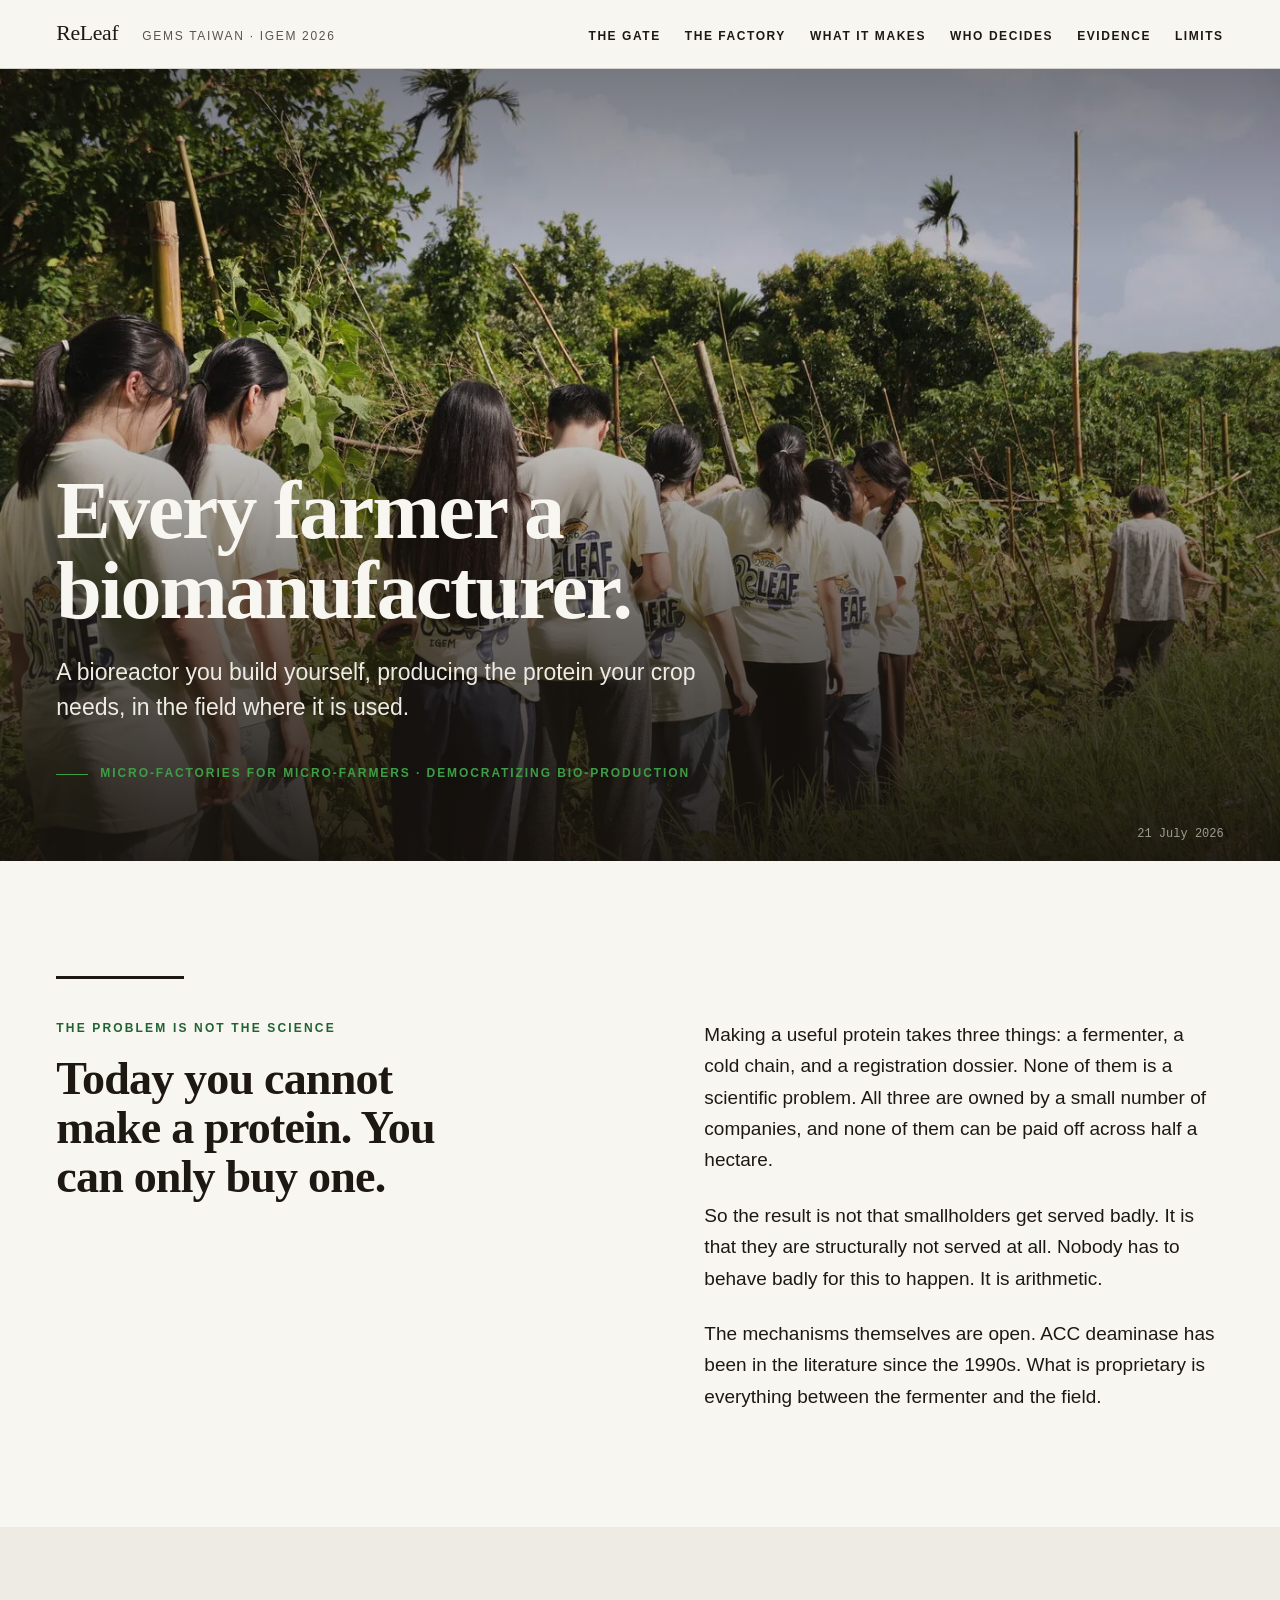
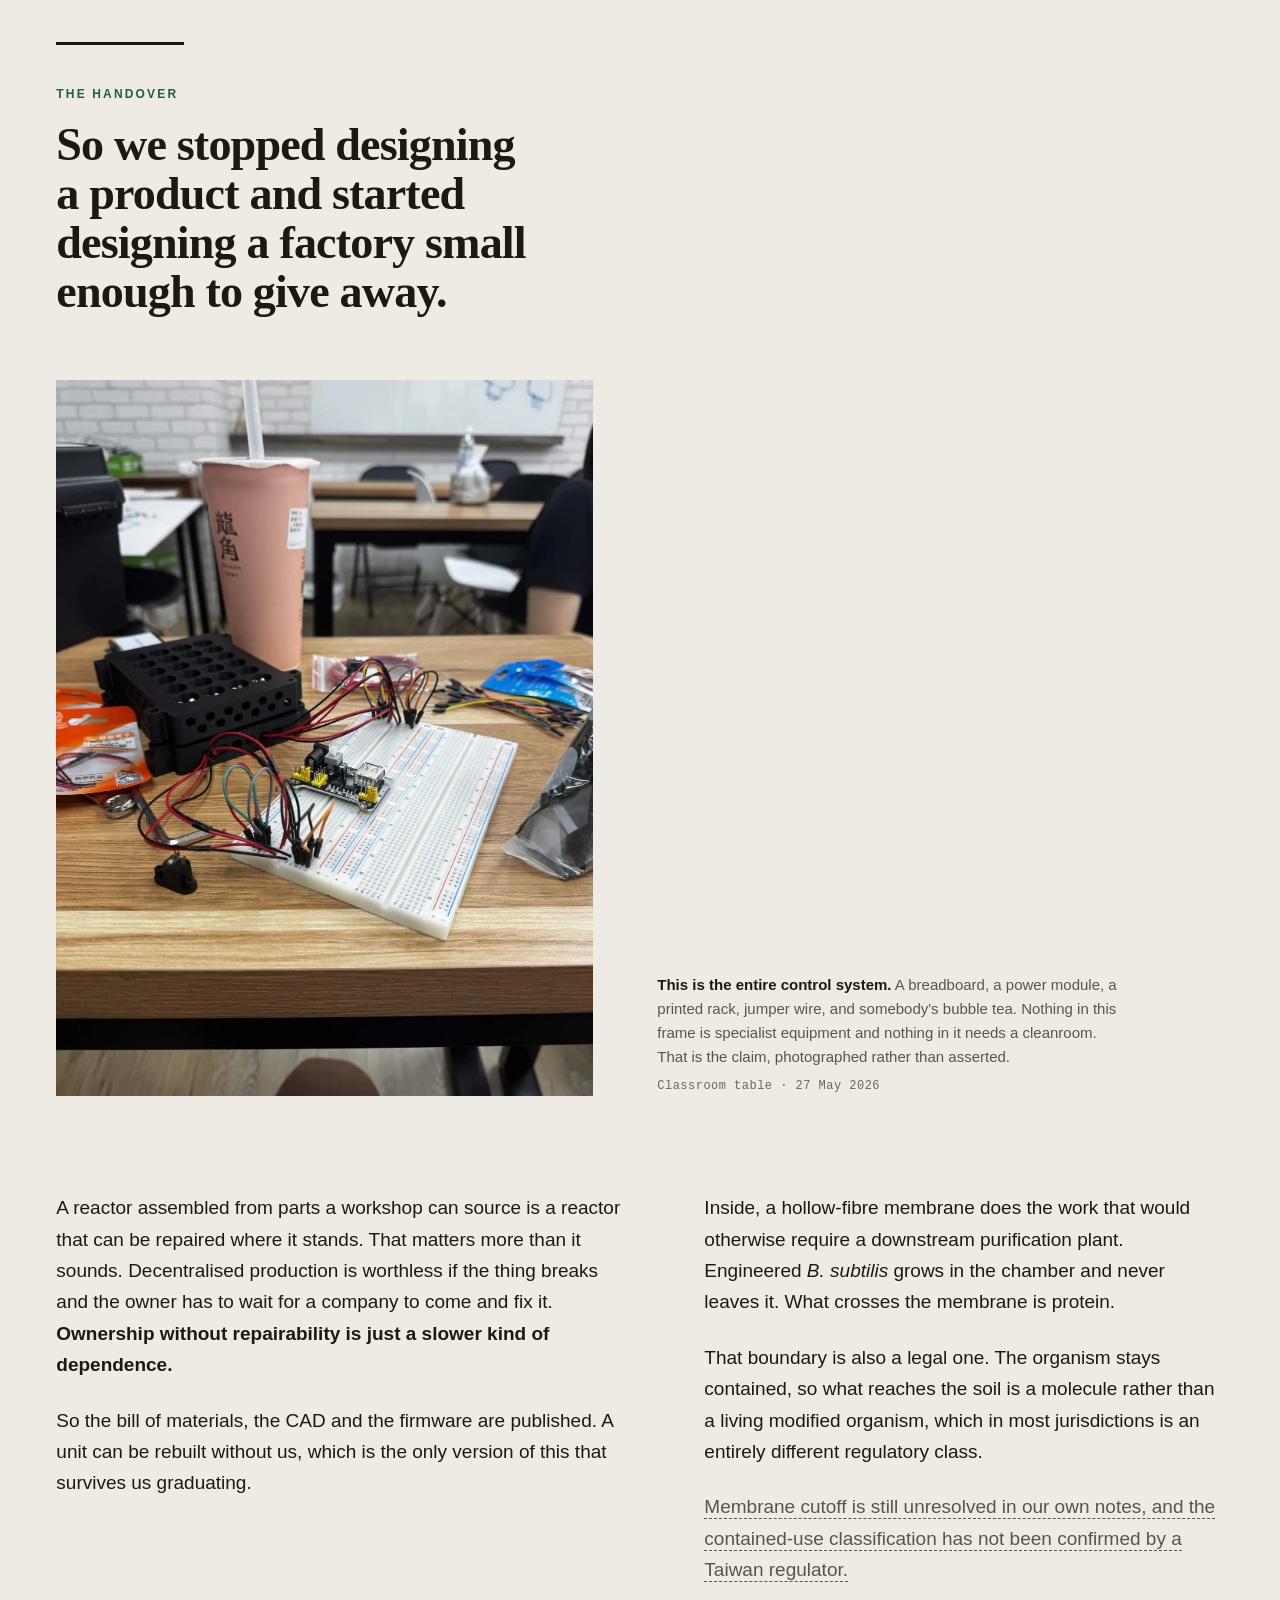
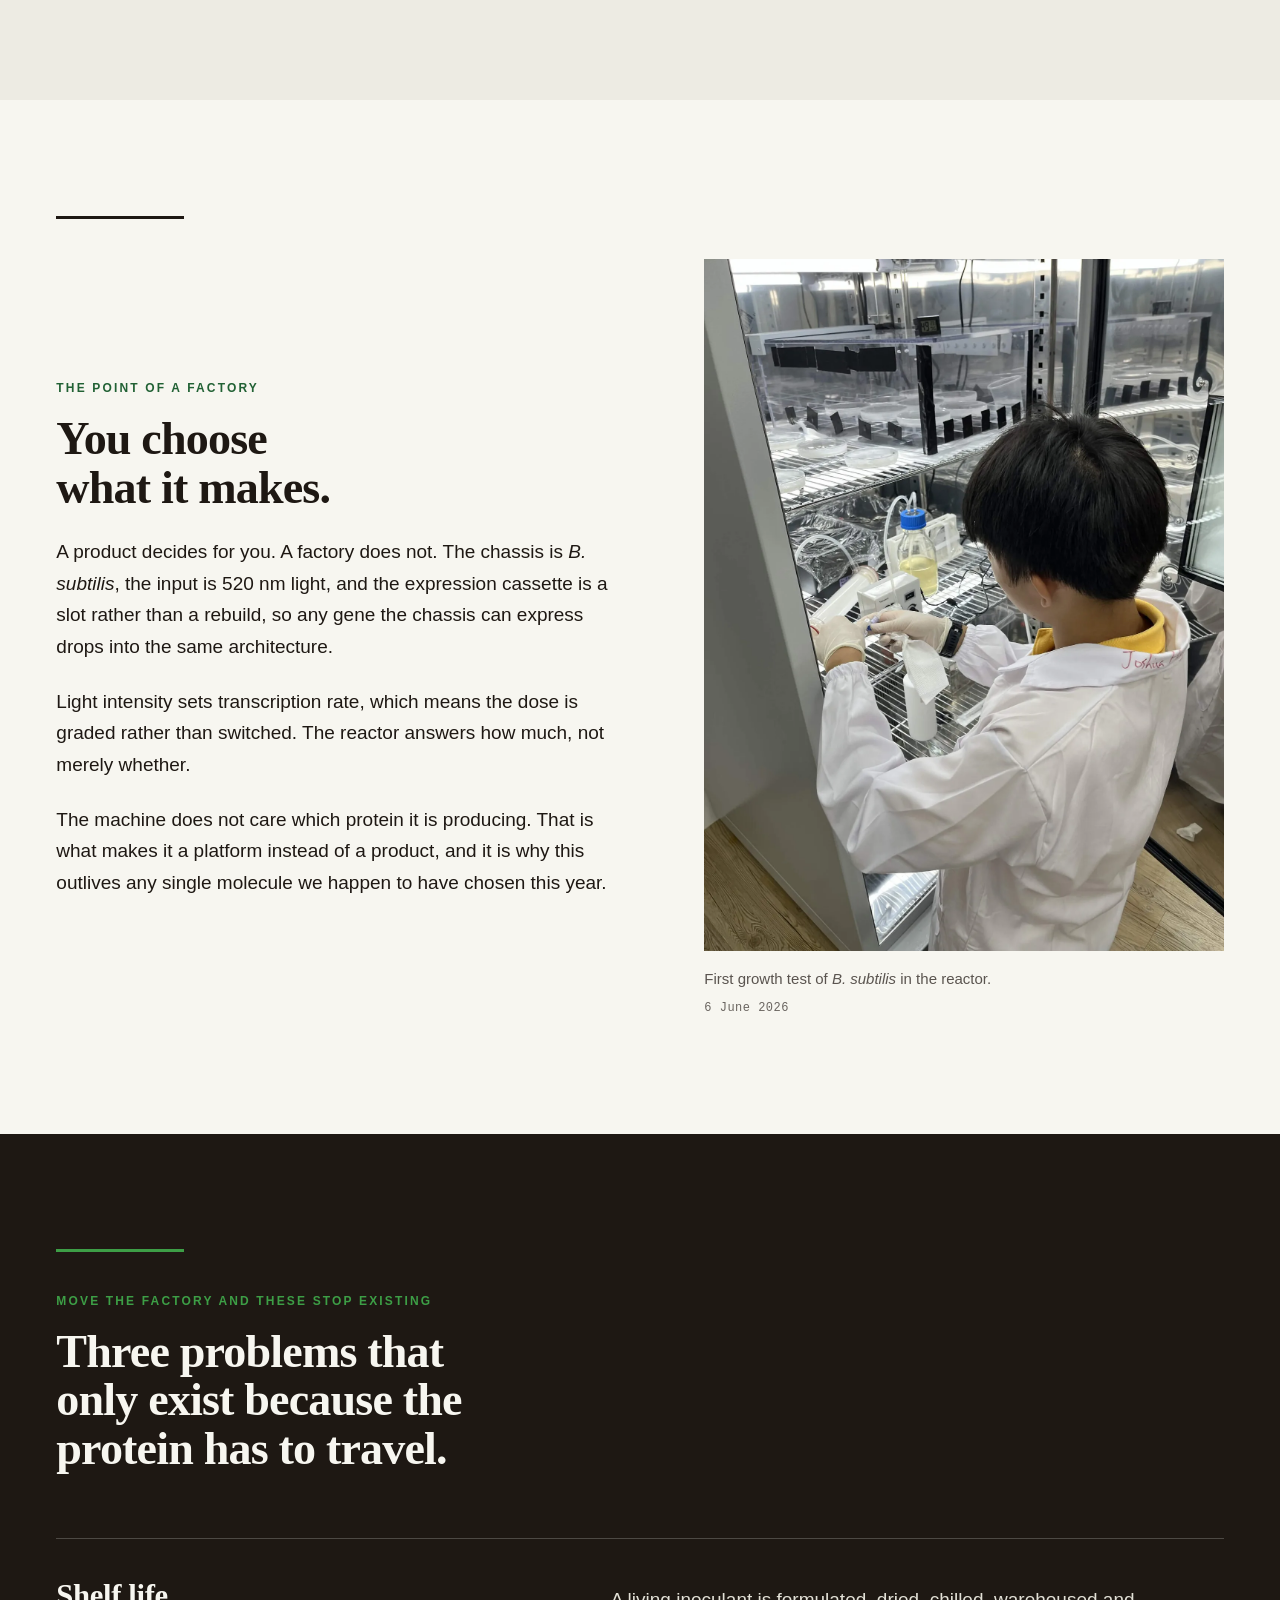
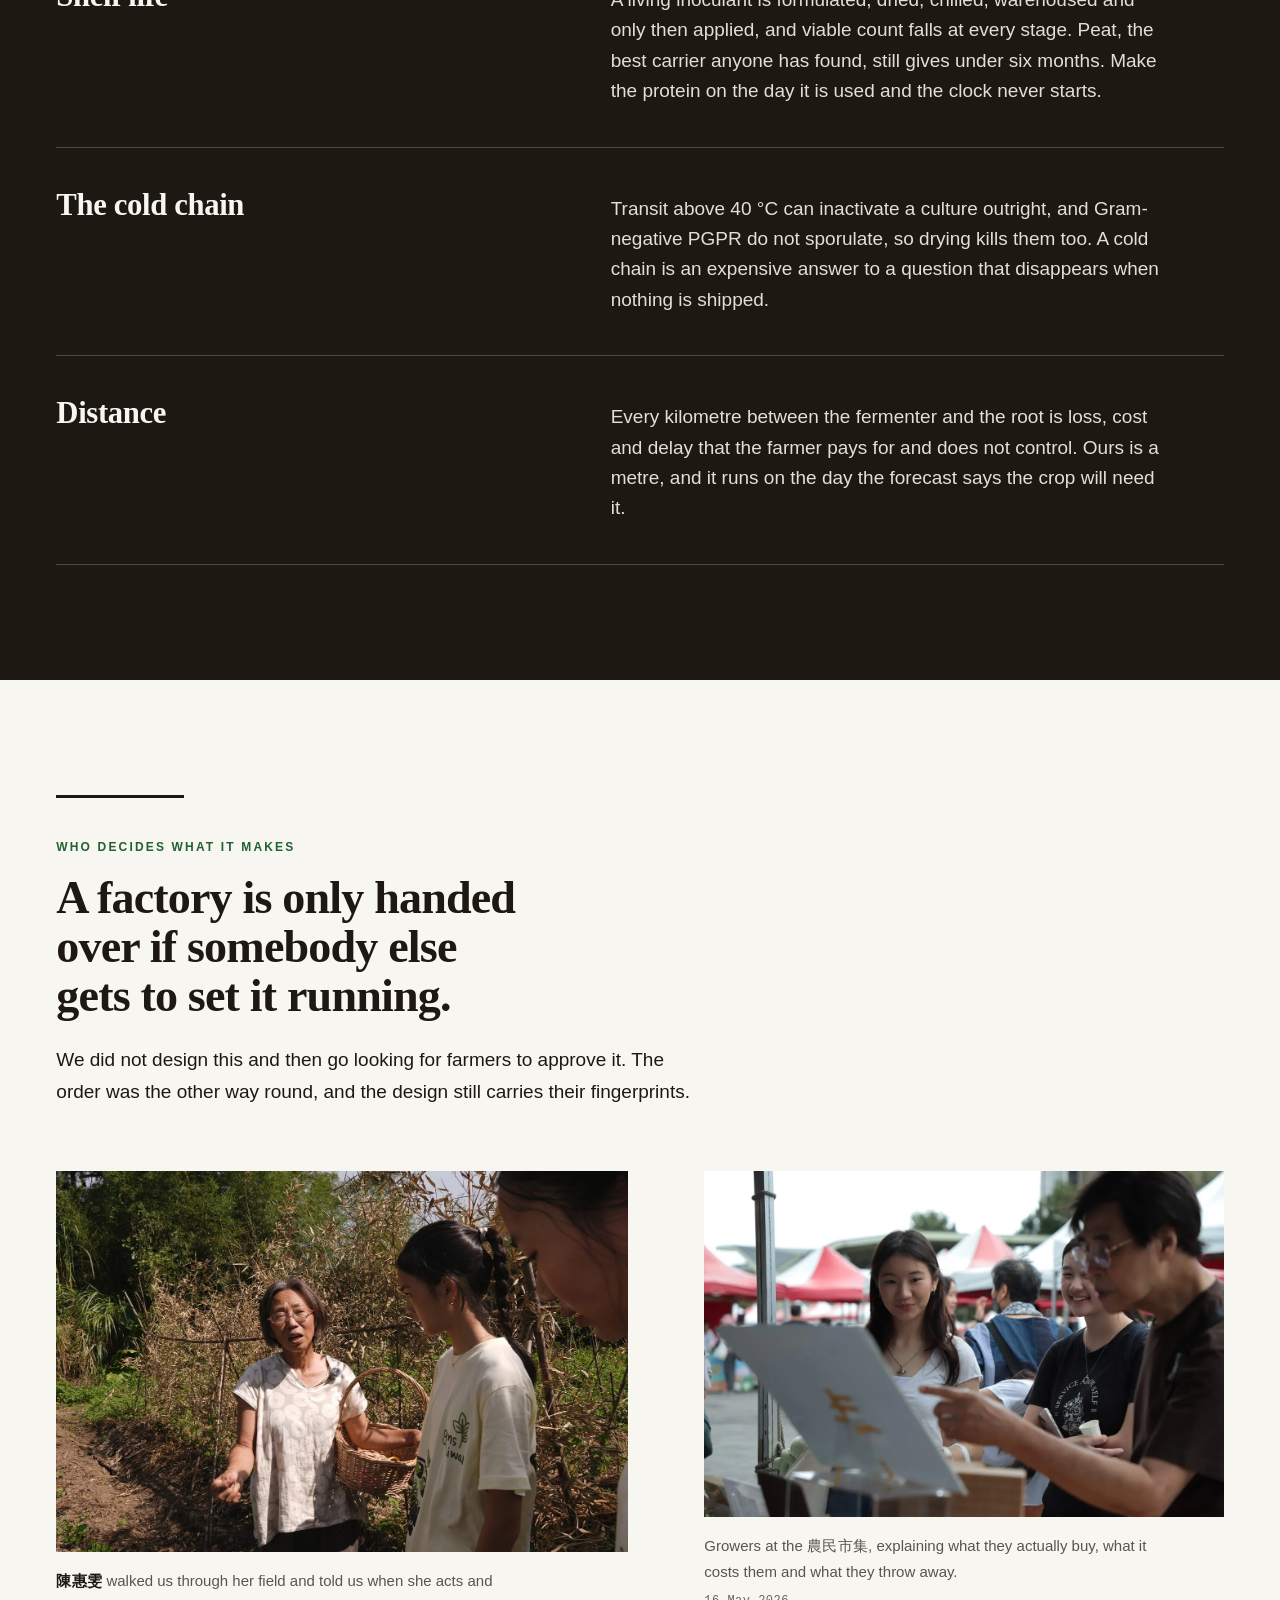
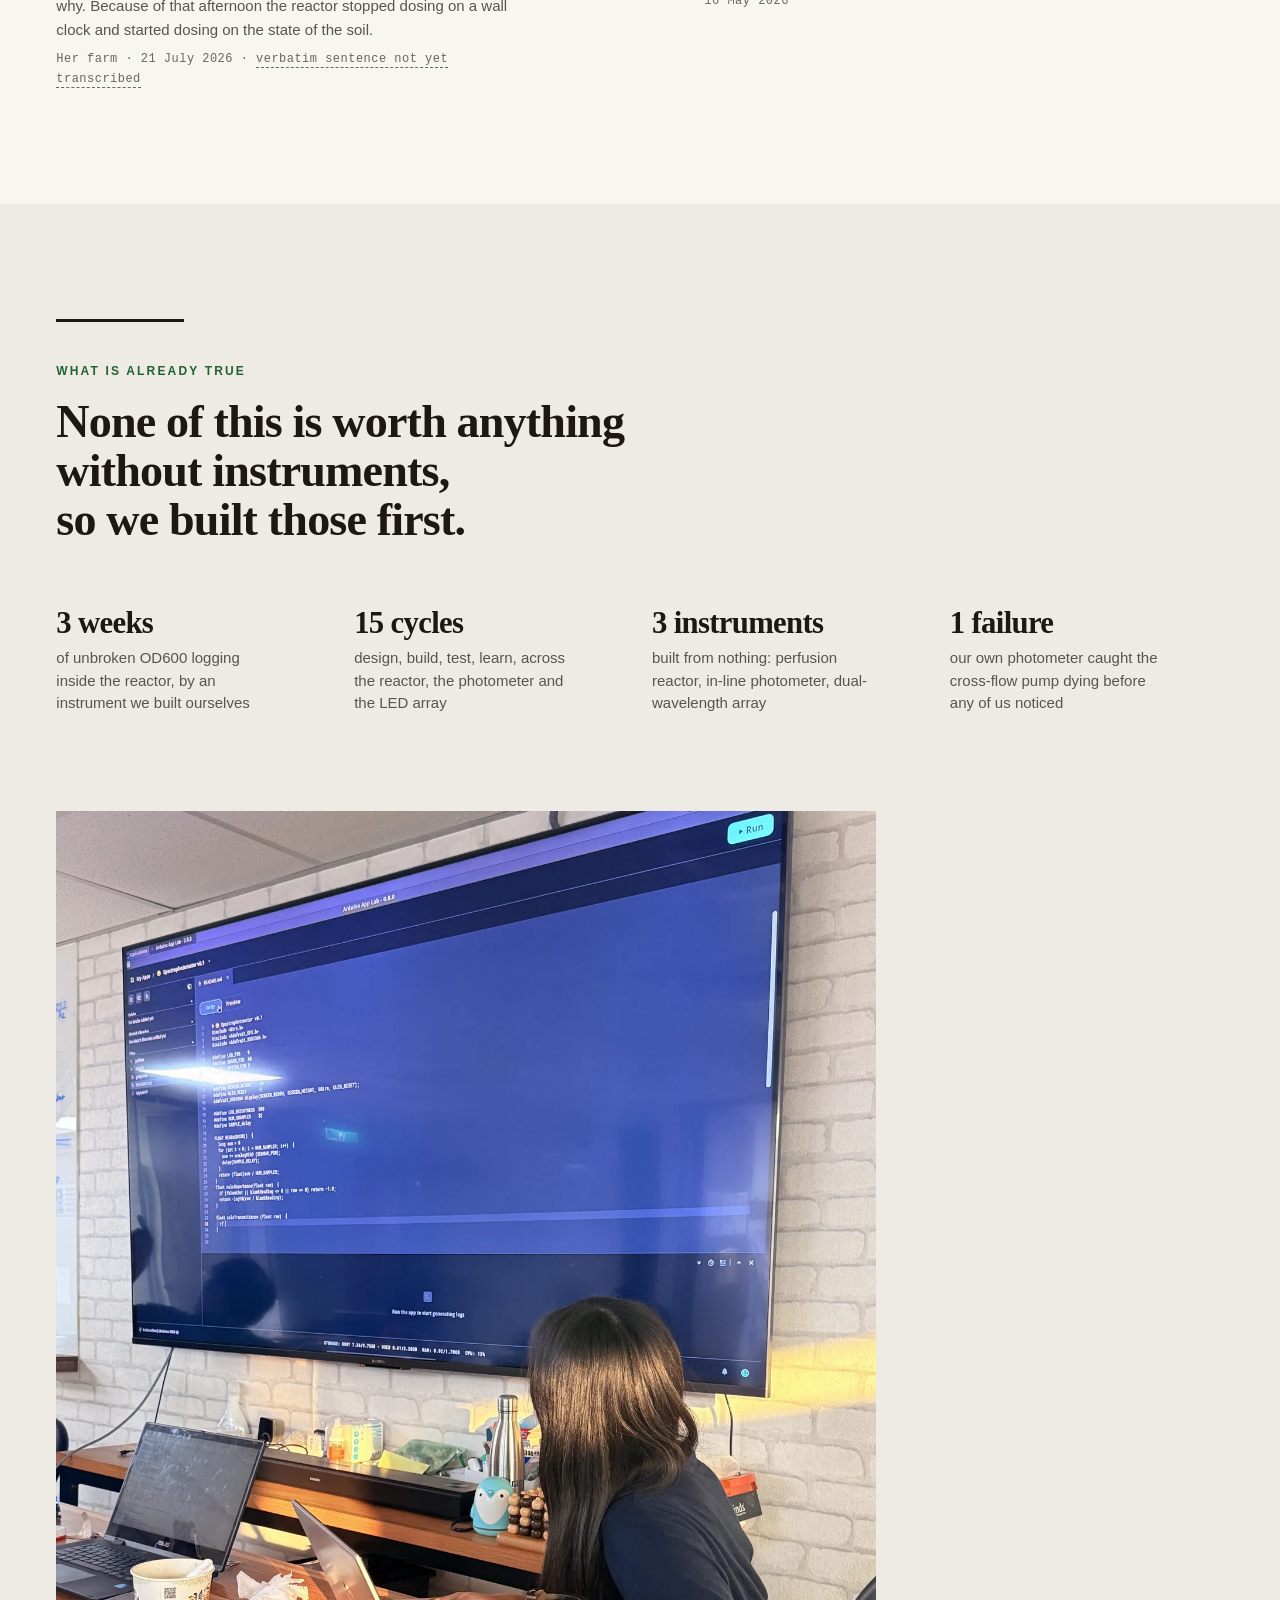
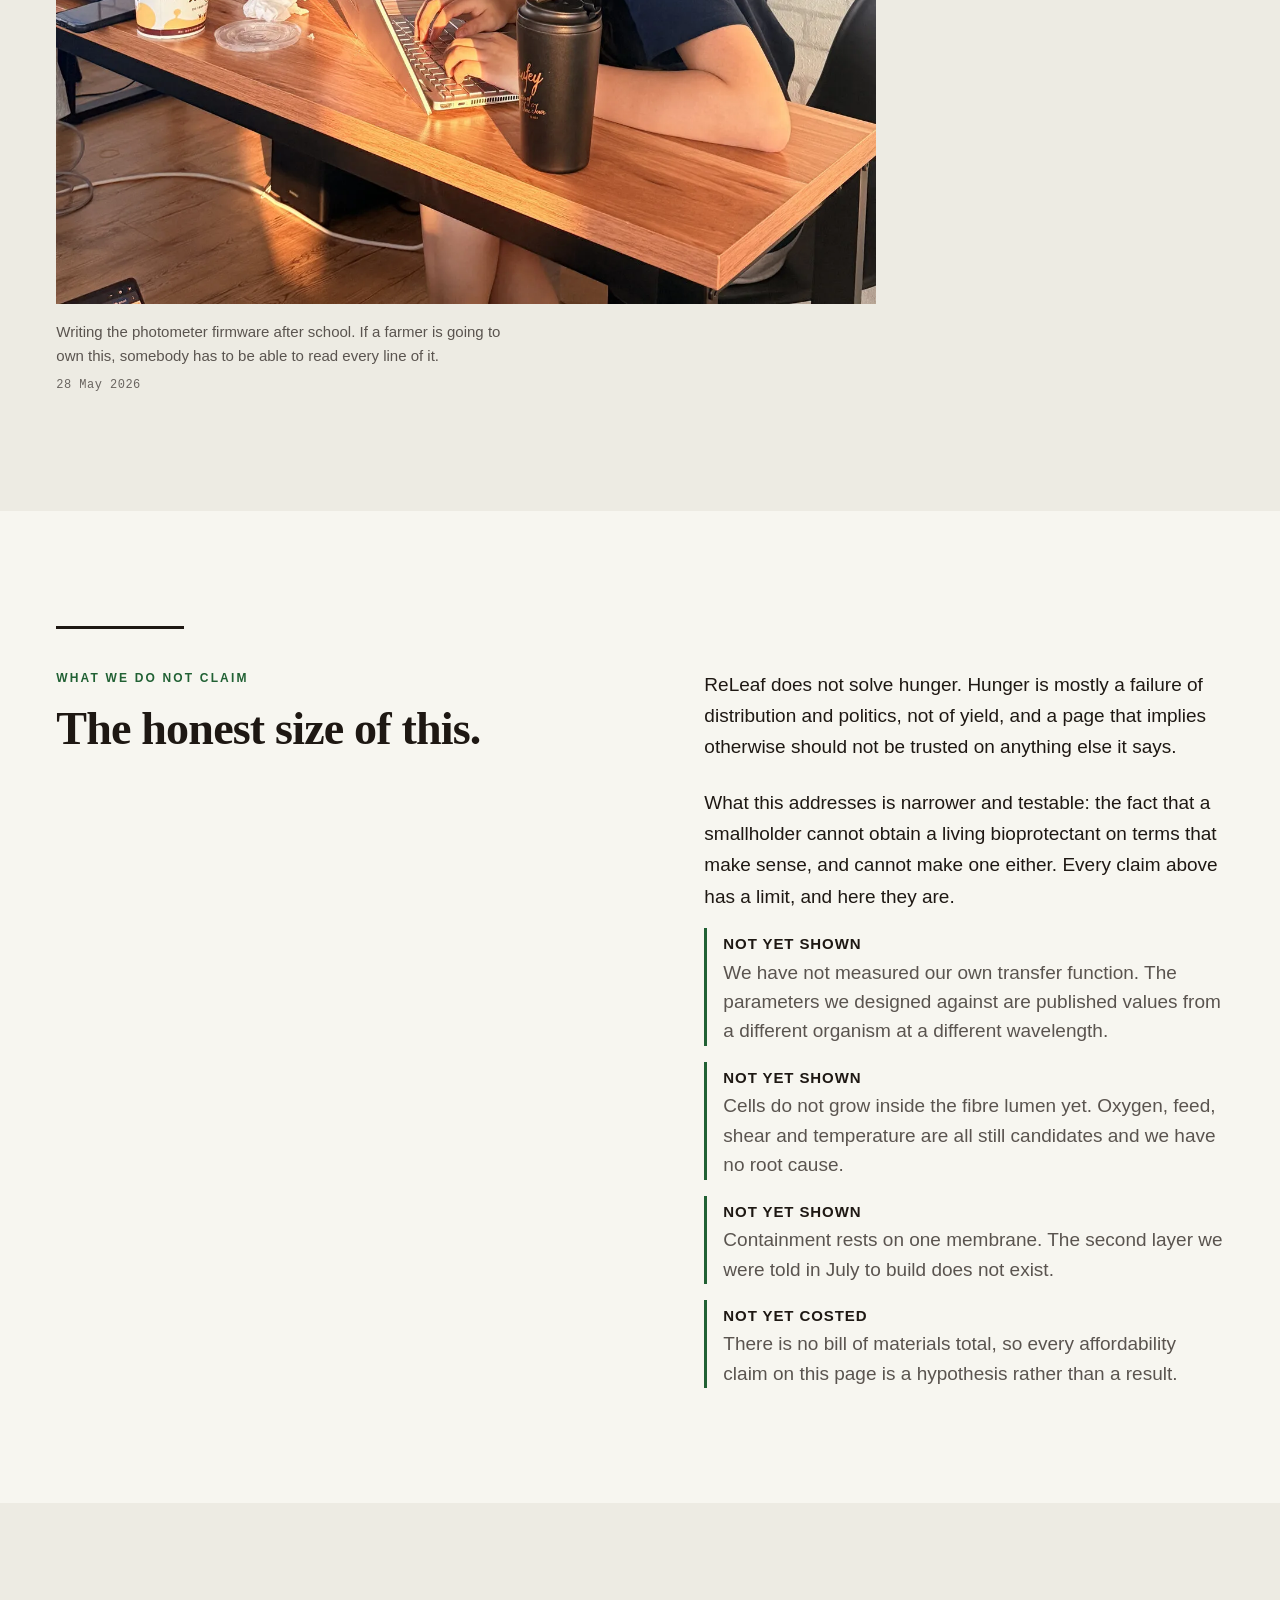
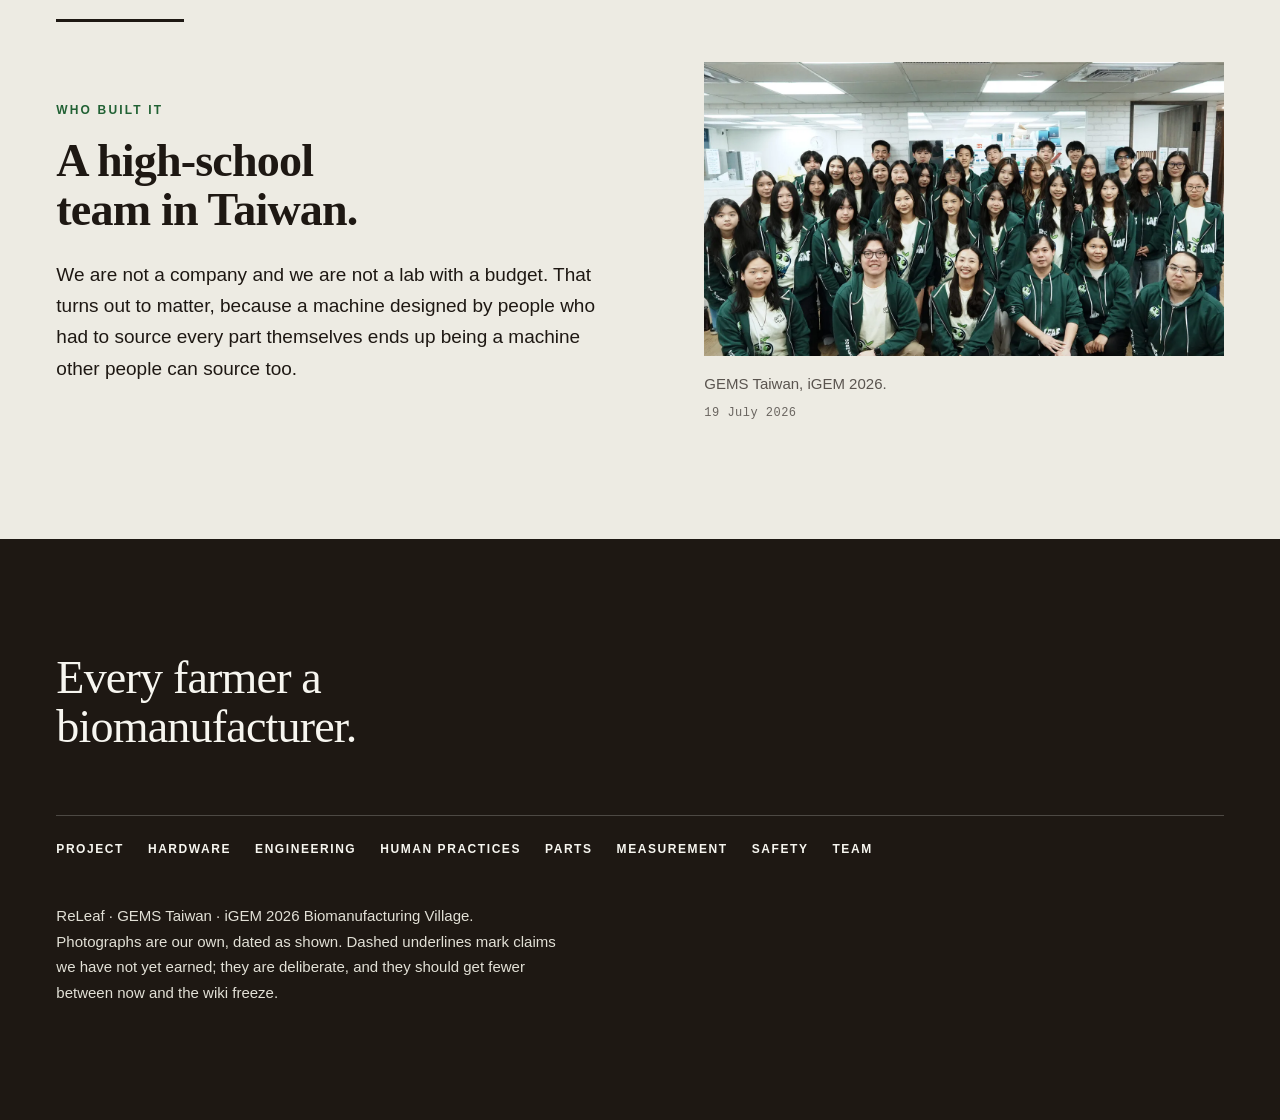
==== commit 51c5047b: "Type: replace the Didone with the Source superfamily v0.6 shipped Didot / Bodoni 72 as the display f" ====
--- a/index.html
+++ b/index.html
@@ -47,19 +47,46 @@
   --color-accent-2:   oklch(62.0% 0.155 145);
   --color-focus:      oklch(44.0% 0.098 150);
 
-  /* ── type ── */
-  --font-display: "Didot","Bodoni 72",Georgia,"Iowan Old Style","Noto Serif TC",serif;
-  --font-body:    "Helvetica Neue",Helvetica,Arial,"Noto Sans TC","PingFang TC",sans-serif;
-  --font-util:    ui-monospace,"SF Mono","Courier New",monospace;
-
-  --text-display:   clamp(2.6rem, 7.2vw, 6.4rem);
-  --text-display-s: clamp(2.1rem, 4.6vw, 3.6rem);
-  --text-4xl:       clamp(1.7rem, 3.0vw, 2.5rem);
-  --text-2xl:       clamp(1.28rem, 1.9vw, 1.6rem);
-  --text-lede:      clamp(1.15rem, 1.25vw + .78rem, 1.42rem);
-  --text-base:      clamp(1.02rem, .28vw + .96rem, 1.12rem);
-  --text-sm:        .875rem;
-  --text-xs:        .75rem;
+  /* ── type ───────────────────────────────────────────────────────────────
+     THE SOURCE SUPERFAMILY, chosen for one reason no other pairing solves:
+     Source Han Serif TC (<span lang="zh-Hant">思源宋體</span>) embeds Source Serif as its own Latin, and
+     Source Han Sans TC (<span lang="zh-Hant">思源黑體</span>) embeds Source Sans. So <span lang="zh-Hant">陳惠雯</span> and
+     "biomanufacturer" are set in faces drawn to sit together, and the fallback
+     chain degrades into harmony instead of into a seam.
+     Register: agricultural bulletin, not fashion magazine. Sturdy old-style
+     serif with real weight, humanist sans beneath it.                       */
+  --font-display: "Source Serif 4","Source Serif Pro","Source Han Serif TC",
+                  "Noto Serif TC","Songti TC",Georgia,serif;
+  --font-body:    "Source Sans 3","Source Sans Pro","Source Han Sans TC",
+                  "Noto Sans TC","PingFang TC",-apple-system,"Helvetica Neue",Arial,sans-serif;
+  --font-util:    "Source Code Pro",ui-monospace,"SF Mono","Courier New",monospace;
+
+  /* display runs SemiBold: a 400 serif goes weak over photographs */
+  --weight-display: 600;
+  --weight-body:    400;
+  --weight-bold:    700;
+
+  /* ── scale ──────────────────────────────────────────────────────────────
+     Display caps at 92px, not 102px. "biomanufacturer" is fifteen characters;
+     past ~92px it stops being a headline and starts being a wall, and the
+     photograph underneath it loses.                                         */
+  --text-display:   clamp(2.75rem, 6.4vw, 5.75rem);   /* 44 → 92 */
+  --text-display-s: clamp(1.95rem, 3.6vw, 3.25rem);   /* 31 → 52 */
+  --text-4xl:       clamp(1.5rem, 2.4vw, 2.1rem);     /* 24 → 34 */
+  --text-2xl:       clamp(1.25rem, 1.7vw, 1.5rem);
+  --text-lede:      clamp(1.1875rem, 1.05vw + .8rem, 1.4375rem); /* 19 → 23 */
+  --text-base:      clamp(1.0625rem, .3vw + 1rem, 1.1875rem);    /* 17 → 19 */
+  --text-sm:        .9375rem;                          /* 15 captions */
+  --text-xs:        .75rem;                            /* 12 labels   */
+
+  /* leading + tracking. Latin display wants negative tracking; CJK wants
+     slightly positive and much more leading, because the glyphs are denser. */
+  --lead-display: .98;   --track-display: -.025em;
+  --lead-claim:   1.06;  --track-claim:   -.018em;
+  --lead-head:    1.15;  --track-head:    -.012em;
+  --lead-lede:    1.5;
+  --lead-body:    1.65;
+  --lead-cjk:     1.78;  --track-cjk:      .02em;
 
   /* ── 4pt spacing scale ── */
   --space-3xs: 4px;  --space-2xs: 8px;  --space-xs: 12px;
@@ -84,11 +111,15 @@
 html,body{overflow-x:clip}
 html{-webkit-text-size-adjust:100%;color-scheme:light;scroll-behavior:smooth}
 body{background:var(--color-paper);color:var(--color-ink);
-  font-family:var(--font-body);font-size:var(--text-base);line-height:1.62;
+  font-family:var(--font-body);font-size:var(--text-base);
+  font-weight:var(--weight-body);line-height:var(--lead-body);
   -webkit-font-smoothing:antialiased}
-h1,h2,h3{font-family:var(--font-display);font-weight:400;font-style:normal;
-  line-height:1.03;letter-spacing:-.018em;overflow-wrap:anywhere;min-width:0;
-  text-wrap:balance}
+h1,h2,h3{font-family:var(--font-display);font-weight:var(--weight-display);
+  font-style:normal;line-height:var(--lead-head);letter-spacing:var(--track-head);
+  overflow-wrap:anywhere;min-width:0;text-wrap:balance}
+/* CJK carries its own leading and tracking. Latin display is tightened; Chinese
+   is opened up, because dense glyphs at a tight leading close the page in. */
+:lang(zh),.cjk{line-height:var(--lead-cjk);letter-spacing:var(--track-cjk)}
 p{margin:0}
 img{display:block;max-width:100%}
 a{color:inherit;text-decoration:none}
@@ -99,8 +130,8 @@
 .band--tint{background:var(--color-paper-2)}
 .band--ink{background:var(--color-ink);color:var(--color-inverse)}
 
-.lede{font-size:var(--text-lede);line-height:1.5;max-width:var(--measure-lede)}
-.body{font-size:var(--text-base);line-height:1.65;max-width:var(--measure)}
+.lede{font-size:var(--text-lede);line-height:var(--lead-lede);max-width:var(--measure-lede)}
+.body{font-size:var(--text-base);line-height:var(--lead-body);max-width:var(--measure)}
 .body + .body{margin-top:var(--space-md)}
 .dim{color:var(--color-ink-2)}
 .band--ink .dim{color:var(--color-paper-3)}
@@ -118,7 +149,7 @@
 .mast .wrap{display:flex;align-items:baseline;gap:var(--space-md);
   padding-block:var(--space-sm);flex-wrap:wrap}
 .mast__id{font-family:var(--font-display);font-size:var(--text-2xl);
-  letter-spacing:-.02em}
+  font-weight:var(--weight-display);letter-spacing:-.015em}
 .mast__id b{font-weight:400}
 .mast__sub{font-size:var(--text-xs);letter-spacing:.14em;text-transform:uppercase;
   color:var(--color-ink-2)}
@@ -140,7 +171,8 @@
   linear-gradient(to bottom,oklch(18% .012 62 / .34) 0%,transparent 24%)}
 .hero__in{position:relative;z-index:2;width:100%;color:var(--color-inverse);
   padding-block:clamp(40px,6vw,80px)}
-.hero h1{font-size:var(--text-display);max-width:15ch}
+.hero h1{font-size:var(--text-display);line-height:var(--lead-display);
+  letter-spacing:var(--track-display);max-width:15ch}
 .hero .lede{margin-top:var(--space-md);color:var(--color-paper-2);
   max-width:52ch}
 .hero__slug{margin-top:var(--space-lg);font-size:var(--text-xs);font-weight:700;
@@ -154,7 +186,8 @@
 
 /* ── manifesto statement ─────────────────────────────────────────────── */
 .claim{font-family:var(--font-display);font-size:var(--text-display-s);
-  line-height:1.06;letter-spacing:-.02em;max-width:19ch;text-wrap:balance}
+  line-height:var(--lead-claim);letter-spacing:var(--track-claim);max-width:19ch;
+  text-wrap:balance}
 .claim--wide{max-width:26ch}
 .rule{height:var(--rule-bold);background:var(--color-ink);width:clamp(72px,10vw,132px);
   margin-bottom:var(--space-lg)}
@@ -172,7 +205,7 @@
 .fig--bleed img{aspect-ratio:21/9;object-fit:cover}
 @media(max-width:760px){.fig--bleed img{aspect-ratio:4/3}}
 .fig figcaption{margin-top:var(--space-sm);font-size:var(--text-sm);
-  line-height:1.55;color:var(--color-ink-2);max-width:56ch}
+  line-height:1.6;color:var(--color-ink-2);max-width:56ch}
 .fig--bleed figcaption{max-width:var(--max);margin-inline:auto;
   padding-inline:clamp(20px,4.4vw,64px)}
 .band--ink figcaption{color:var(--color-paper-3)}
@@ -195,7 +228,7 @@
 .band--ink .beat{border-color:oklch(97% .008 95 / .22)}
 @media(min-width:820px){.beat{grid-template-columns:minmax(0,1fr) minmax(0,1.25fr);
   gap:clamp(32px,5vw,80px);align-items:baseline}}
-.beat h3{font-size:var(--text-4xl);max-width:14ch}
+.beat h3{font-size:var(--text-4xl);line-height:var(--lead-head);max-width:14ch}
 .beat p{font-size:var(--text-base);line-height:1.6;color:var(--color-ink-2);
   max-width:52ch}
 .band--ink .beat p{color:var(--color-paper-3)}
@@ -204,8 +237,9 @@
 .facts{display:grid;gap:var(--space-lg) var(--space-md);margin-top:var(--space-xl)}
 @media(min-width:720px){.facts{grid-template-columns:repeat(2,minmax(0,1fr))}}
 @media(min-width:1040px){.facts{grid-template-columns:repeat(4,minmax(0,1fr))}}
-.fact__n{font-family:var(--font-display);font-size:var(--text-4xl);line-height:1;
-  letter-spacing:-.03em}
+.fact__n{font-family:var(--font-display);font-size:var(--text-4xl);
+  font-weight:var(--weight-display);line-height:1;letter-spacing:-.022em;
+  font-variant-numeric:lining-nums}
 .fact__t{margin-top:var(--space-2xs);font-size:var(--text-sm);line-height:1.5;
   color:var(--color-ink-2);max-width:26ch}
 
@@ -222,7 +256,7 @@
 .foot{background:var(--color-ink);color:var(--color-inverse);
   padding-block:clamp(64px,9vw,128px)}
 .foot__claim{font-family:var(--font-display);font-size:var(--text-display-s);
-  line-height:1.05;letter-spacing:-.02em;max-width:16ch}
+  line-height:var(--lead-claim);letter-spacing:var(--track-claim);max-width:16ch}
 .foot__links{margin-top:var(--space-xl);display:flex;gap:var(--space-md);
   flex-wrap:wrap;padding-top:var(--space-md);
   border-top:var(--rule-hair) solid oklch(97% .008 95 / .22)}
@@ -420,7 +454,7 @@
           <source type="image/webp" srcset="img/listen-1400.webp" sizes="(min-width:900px) 52vw, 100vw">
           <img src="img/listen-1400.jpg" alt="陳惠雯 speaking and gesturing in her field while two ReLeaf students listen.">
         </picture>
-        <figcaption><b>陳惠雯</b> walked us through her field and told us when she acts and why.
+        <figcaption><b><span lang="zh-Hant">陳惠雯</span></b> walked us through her field and told us when she acts and why.
         Because of that afternoon the reactor stopped dosing on a wall clock and started dosing
         on the state of the soil.
         <span class="stamp">Her farm · 21 July 2026 · <span class="unproven">verbatim sentence not yet transcribed</span></span></figcaption>
@@ -430,7 +464,7 @@
           <source type="image/webp" srcset="img/market-1400.webp" sizes="(min-width:900px) 44vw, 100vw">
           <img src="img/market-1400.jpg" alt="A grower at a farmers market pointing something out to two ReLeaf students, who are listening and smiling.">
         </picture>
-        <figcaption>Growers at the 農民市集, explaining what they actually buy, what it costs
+        <figcaption>Growers at the <span lang="zh-Hant">農民市集</span>, explaining what they actually buy, what it costs
         them and what they throw away.
         <span class="stamp">16 May 2026</span></figcaption>
       </figure>
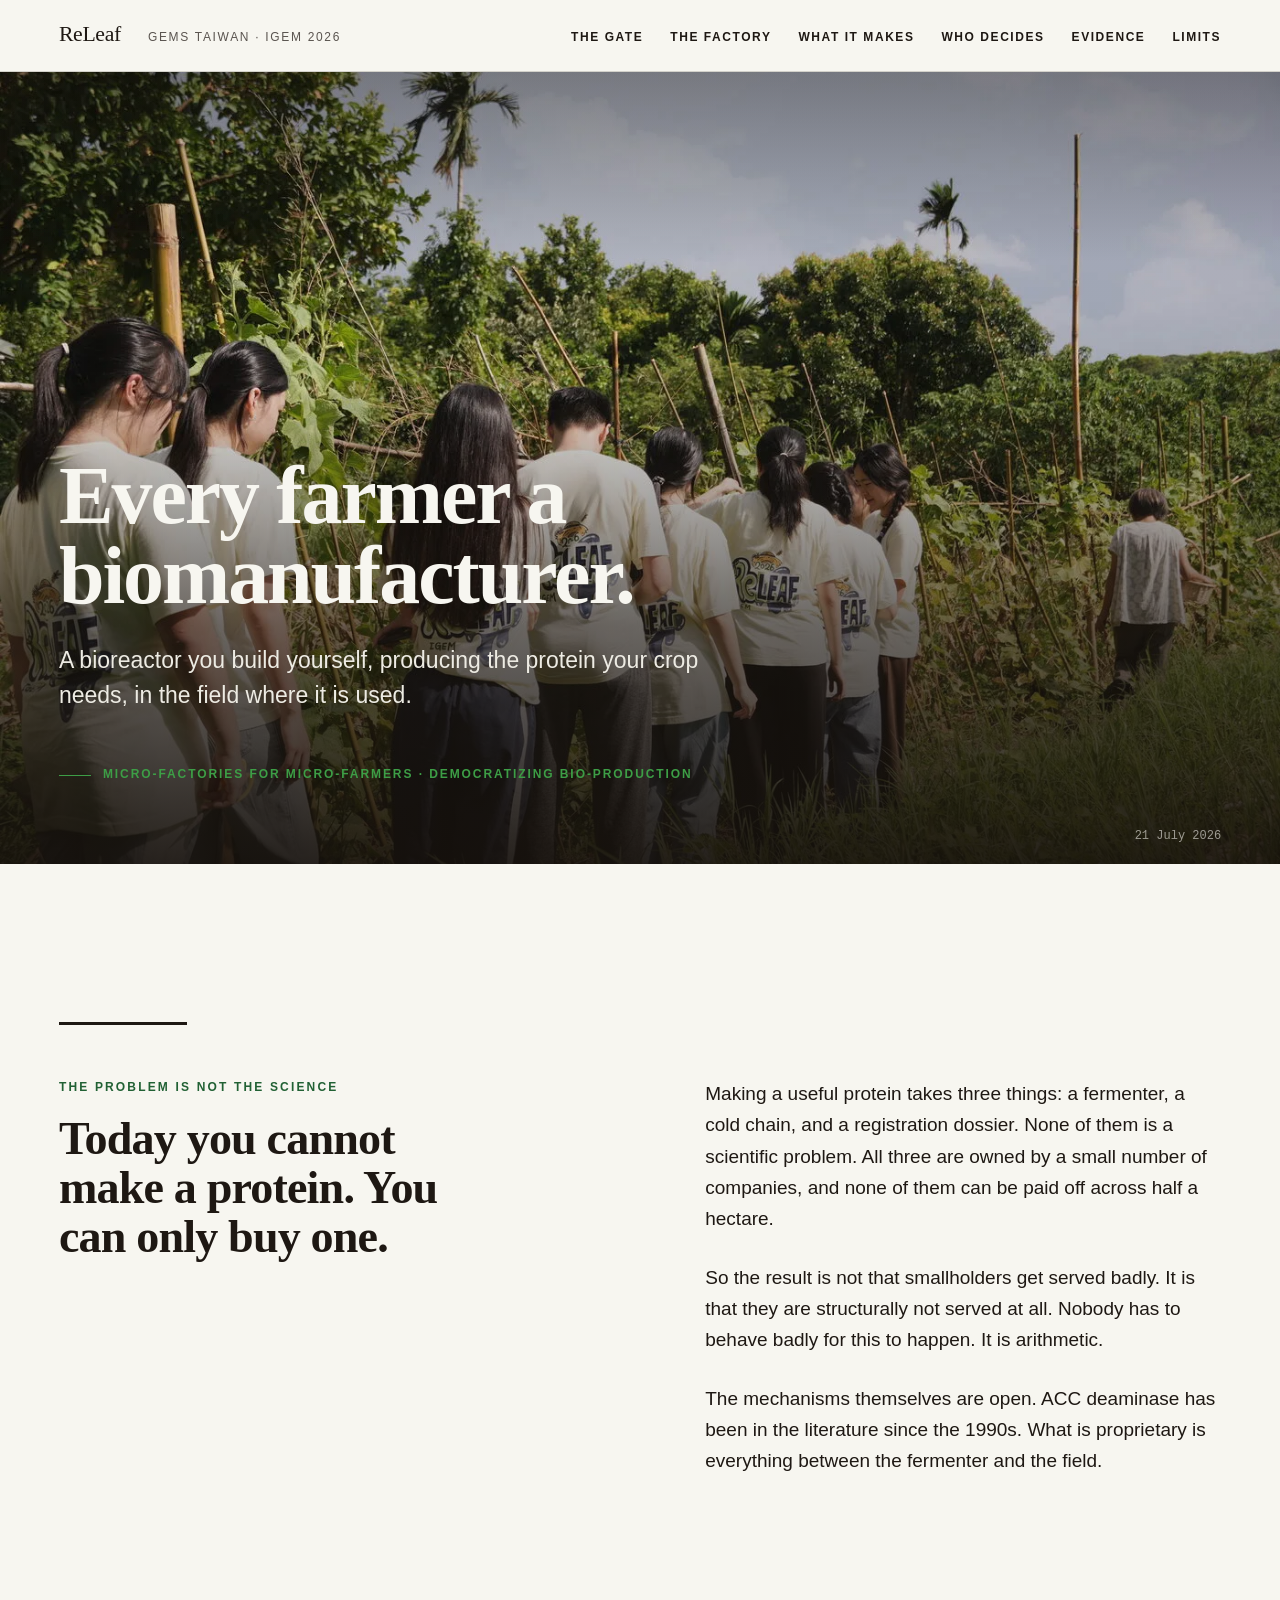
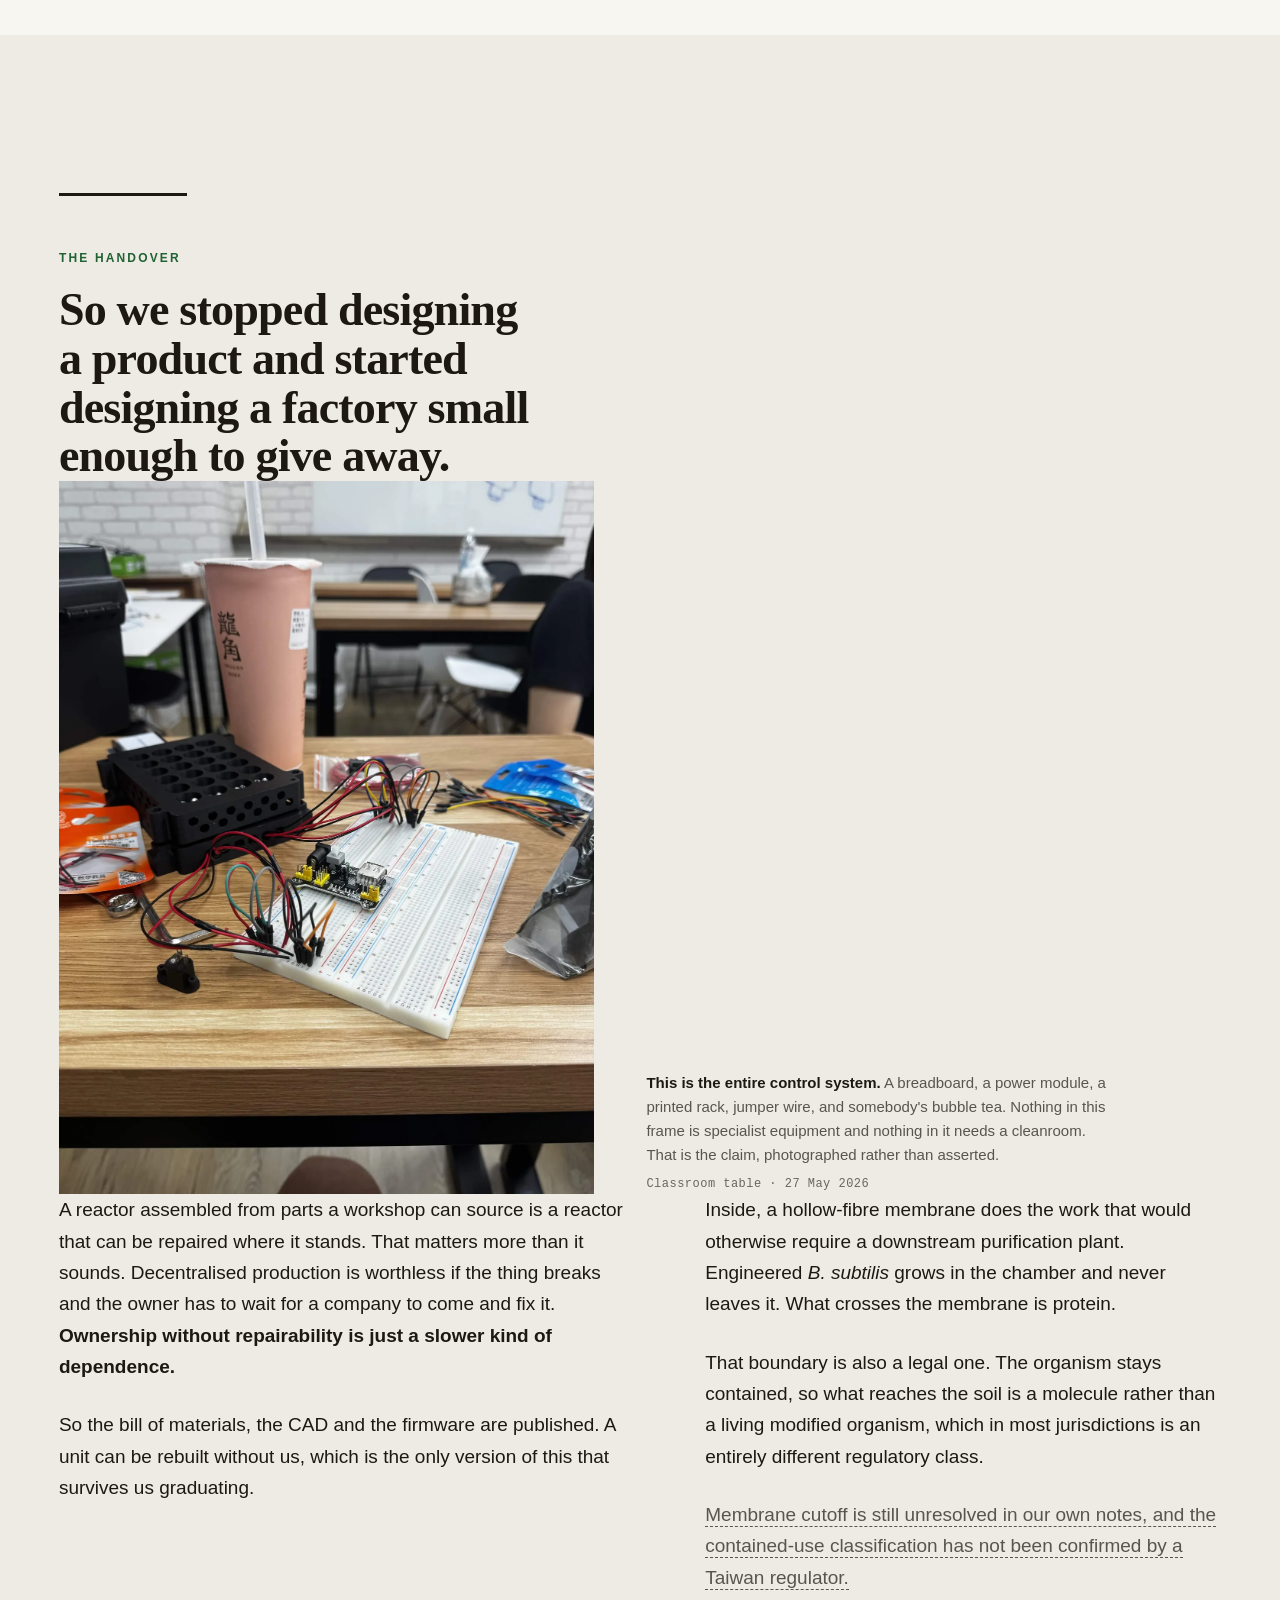
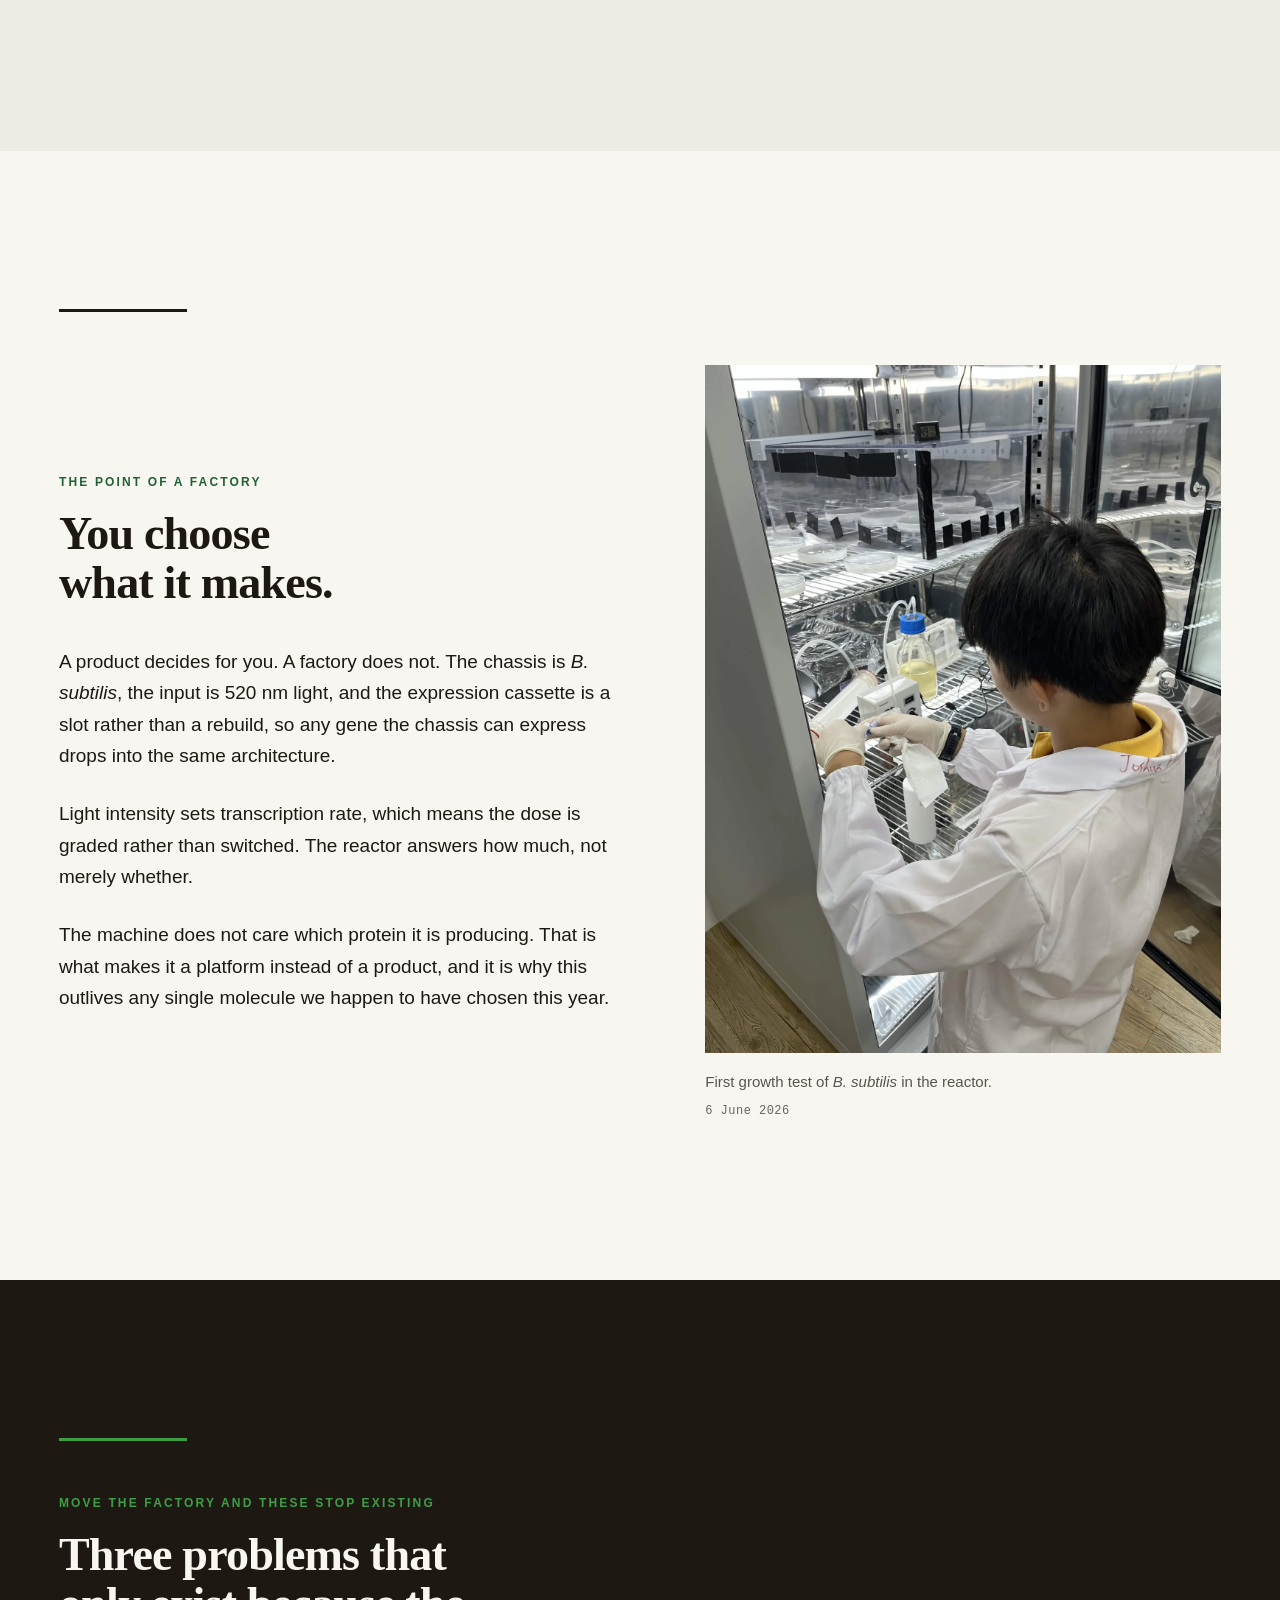
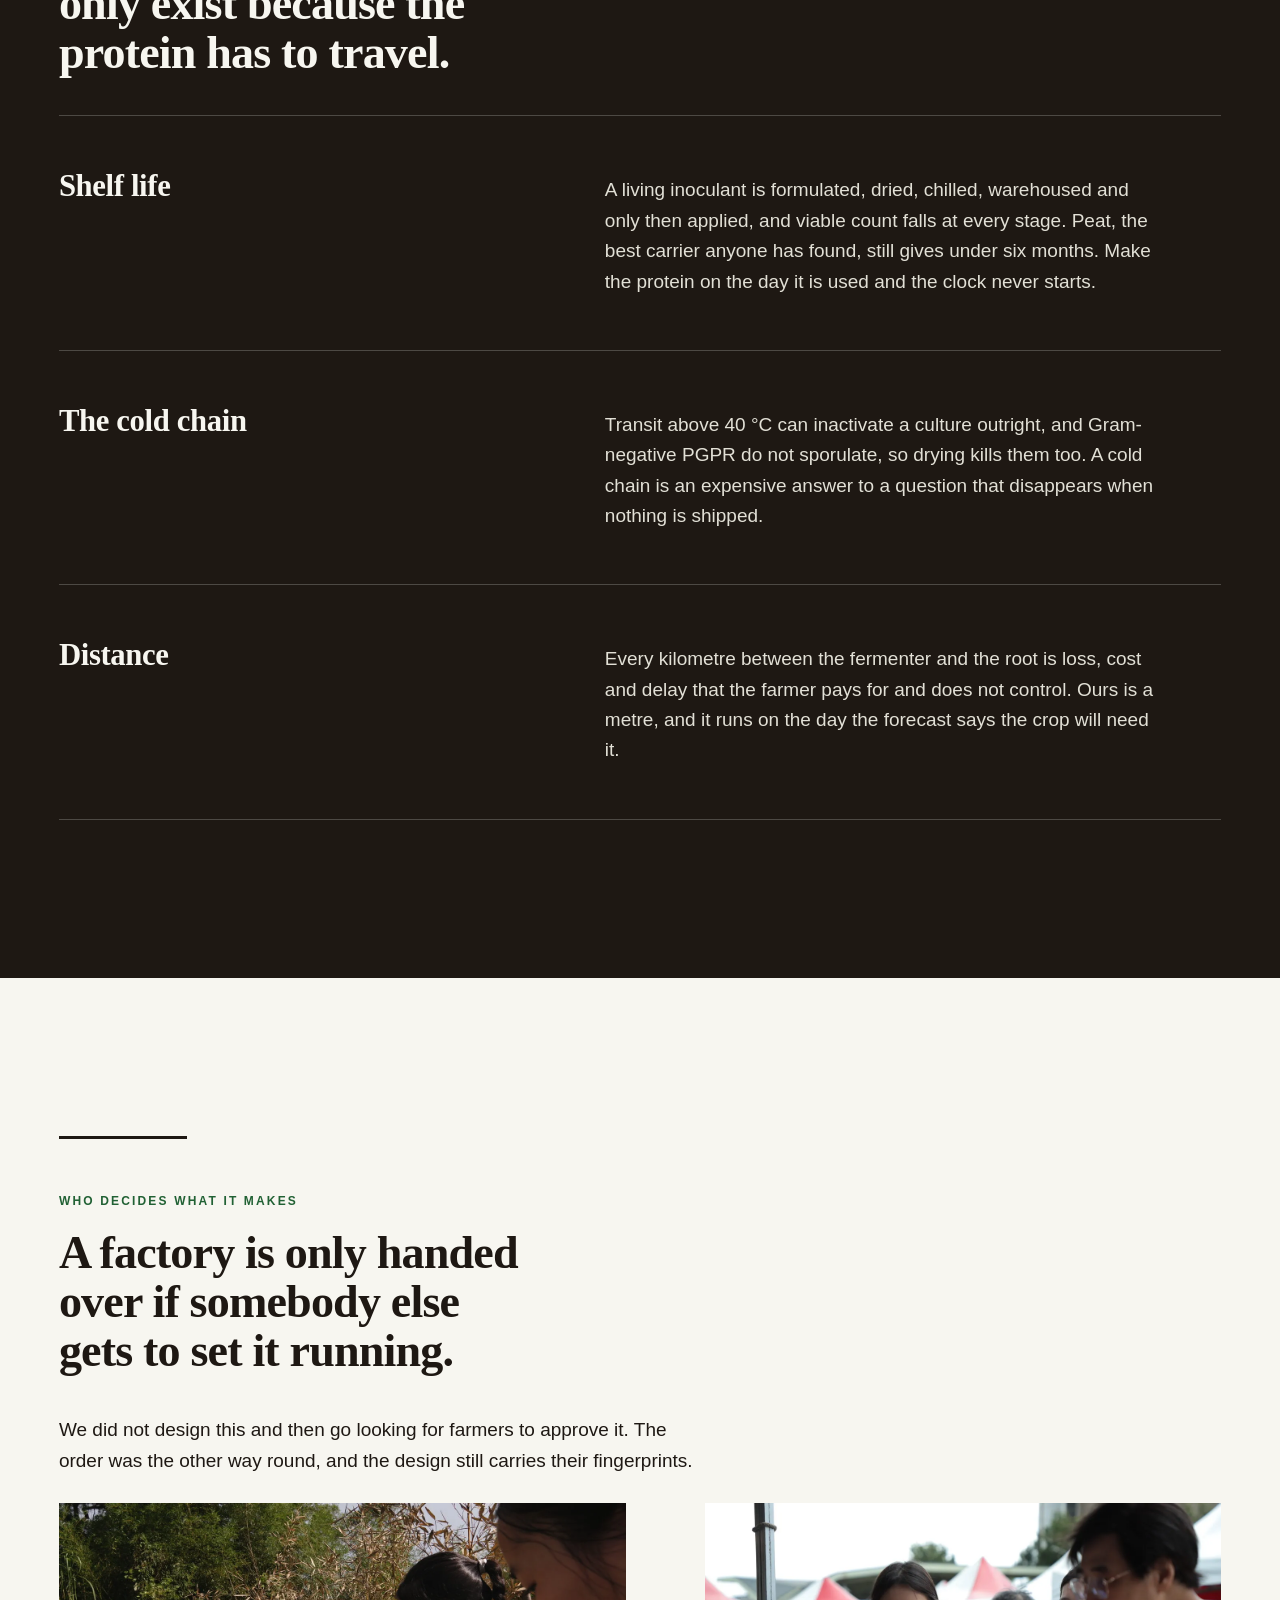
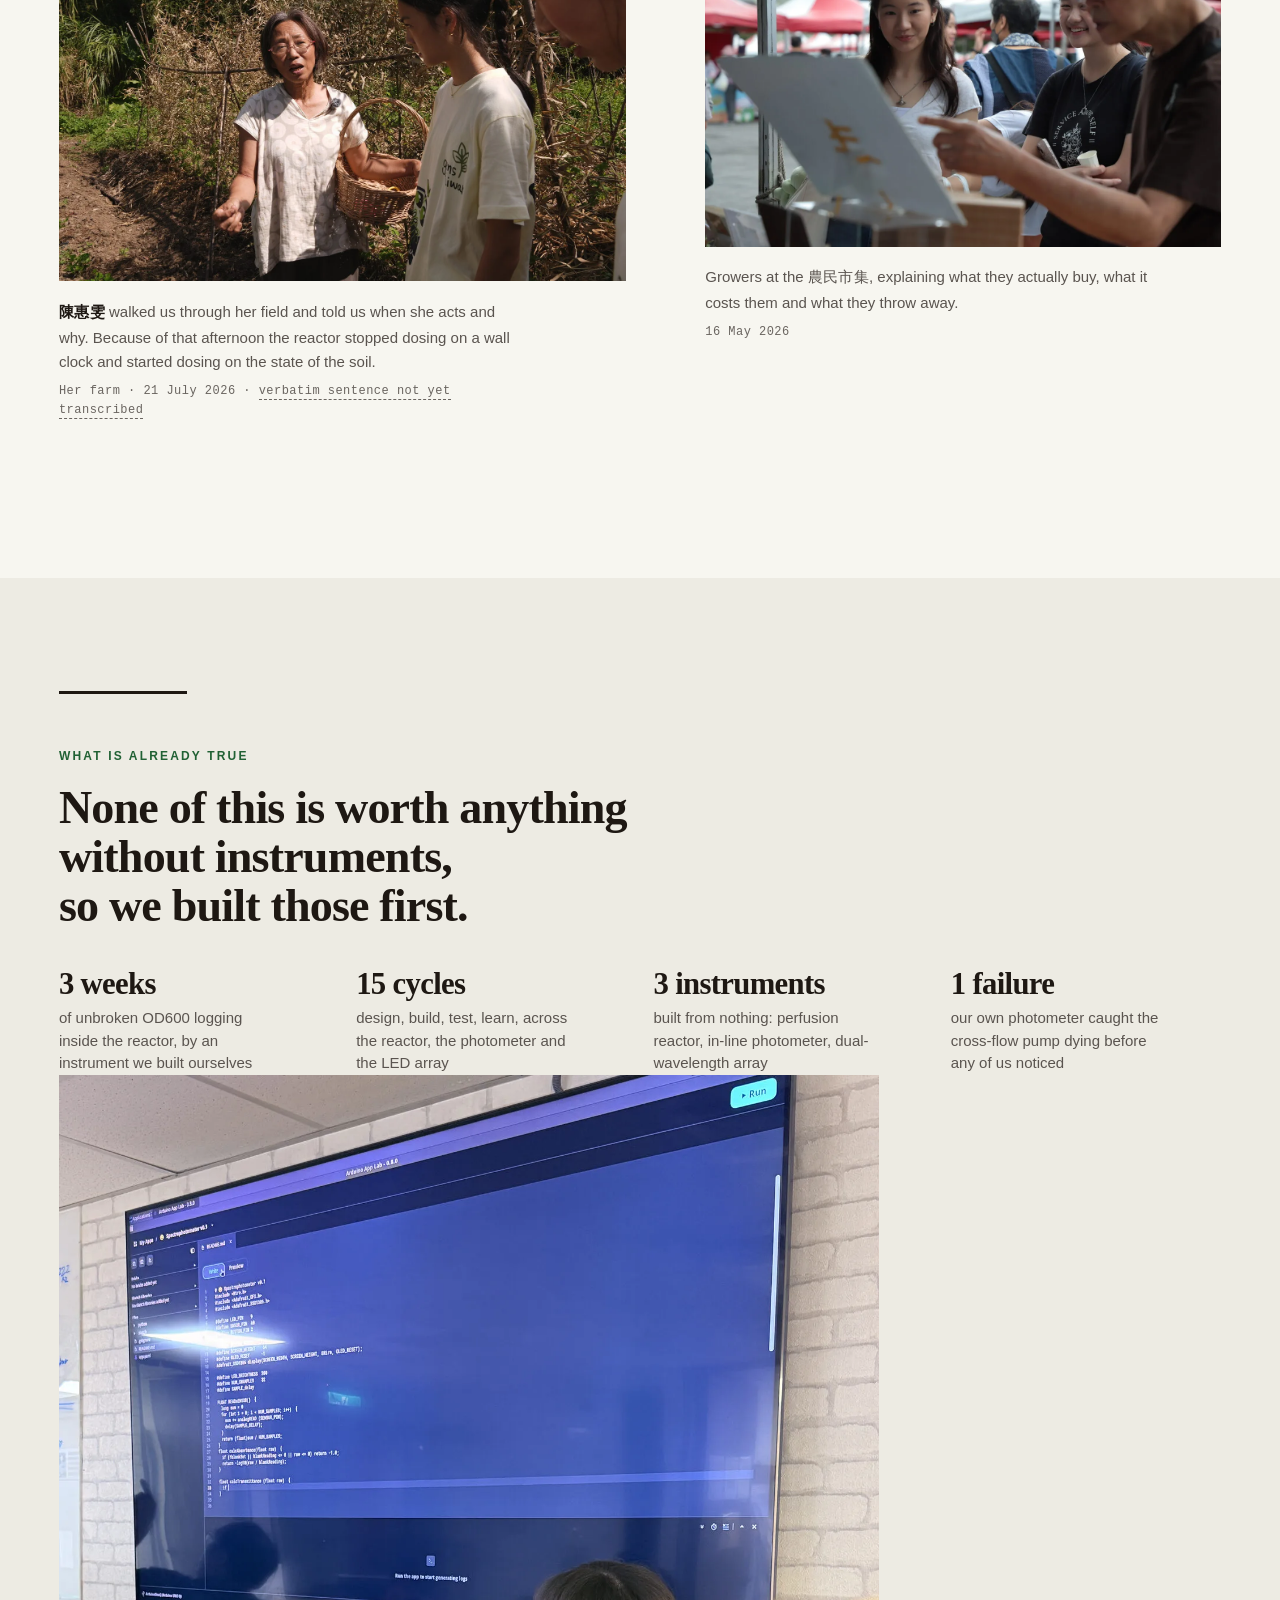
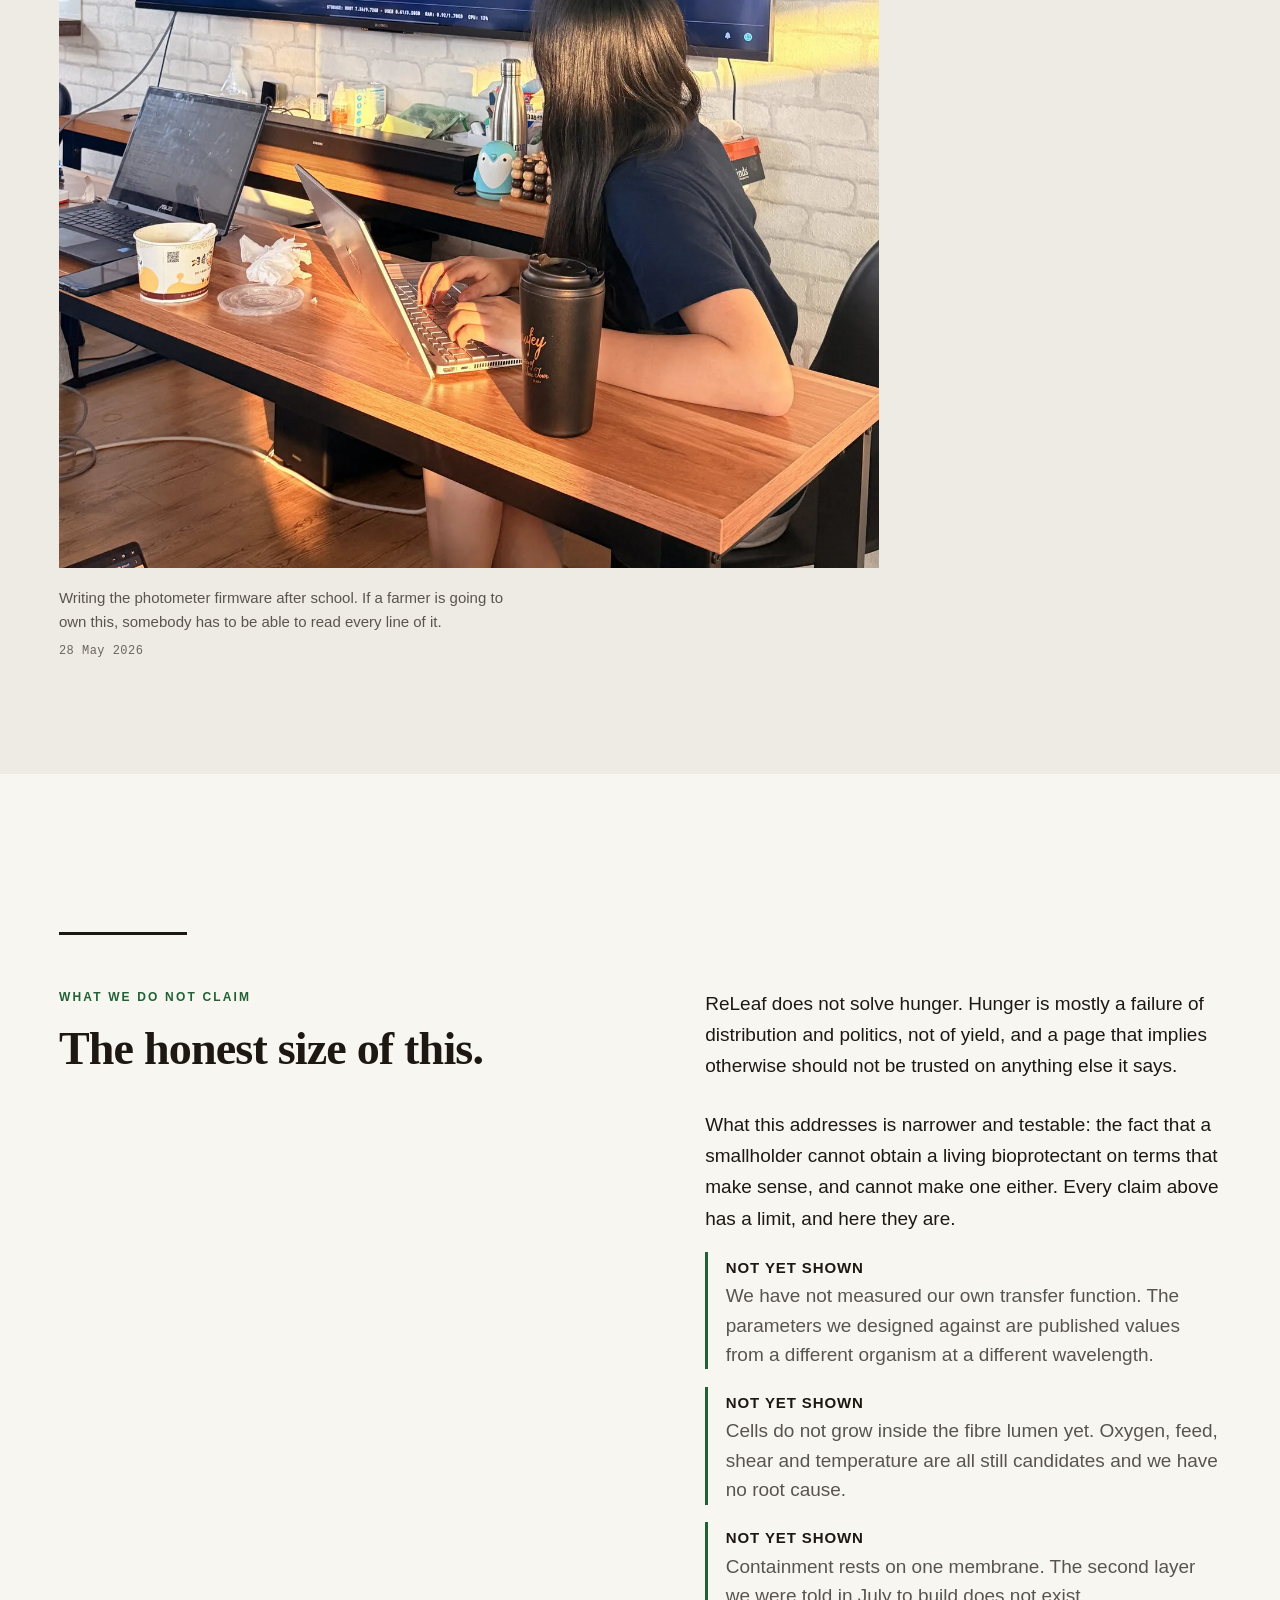
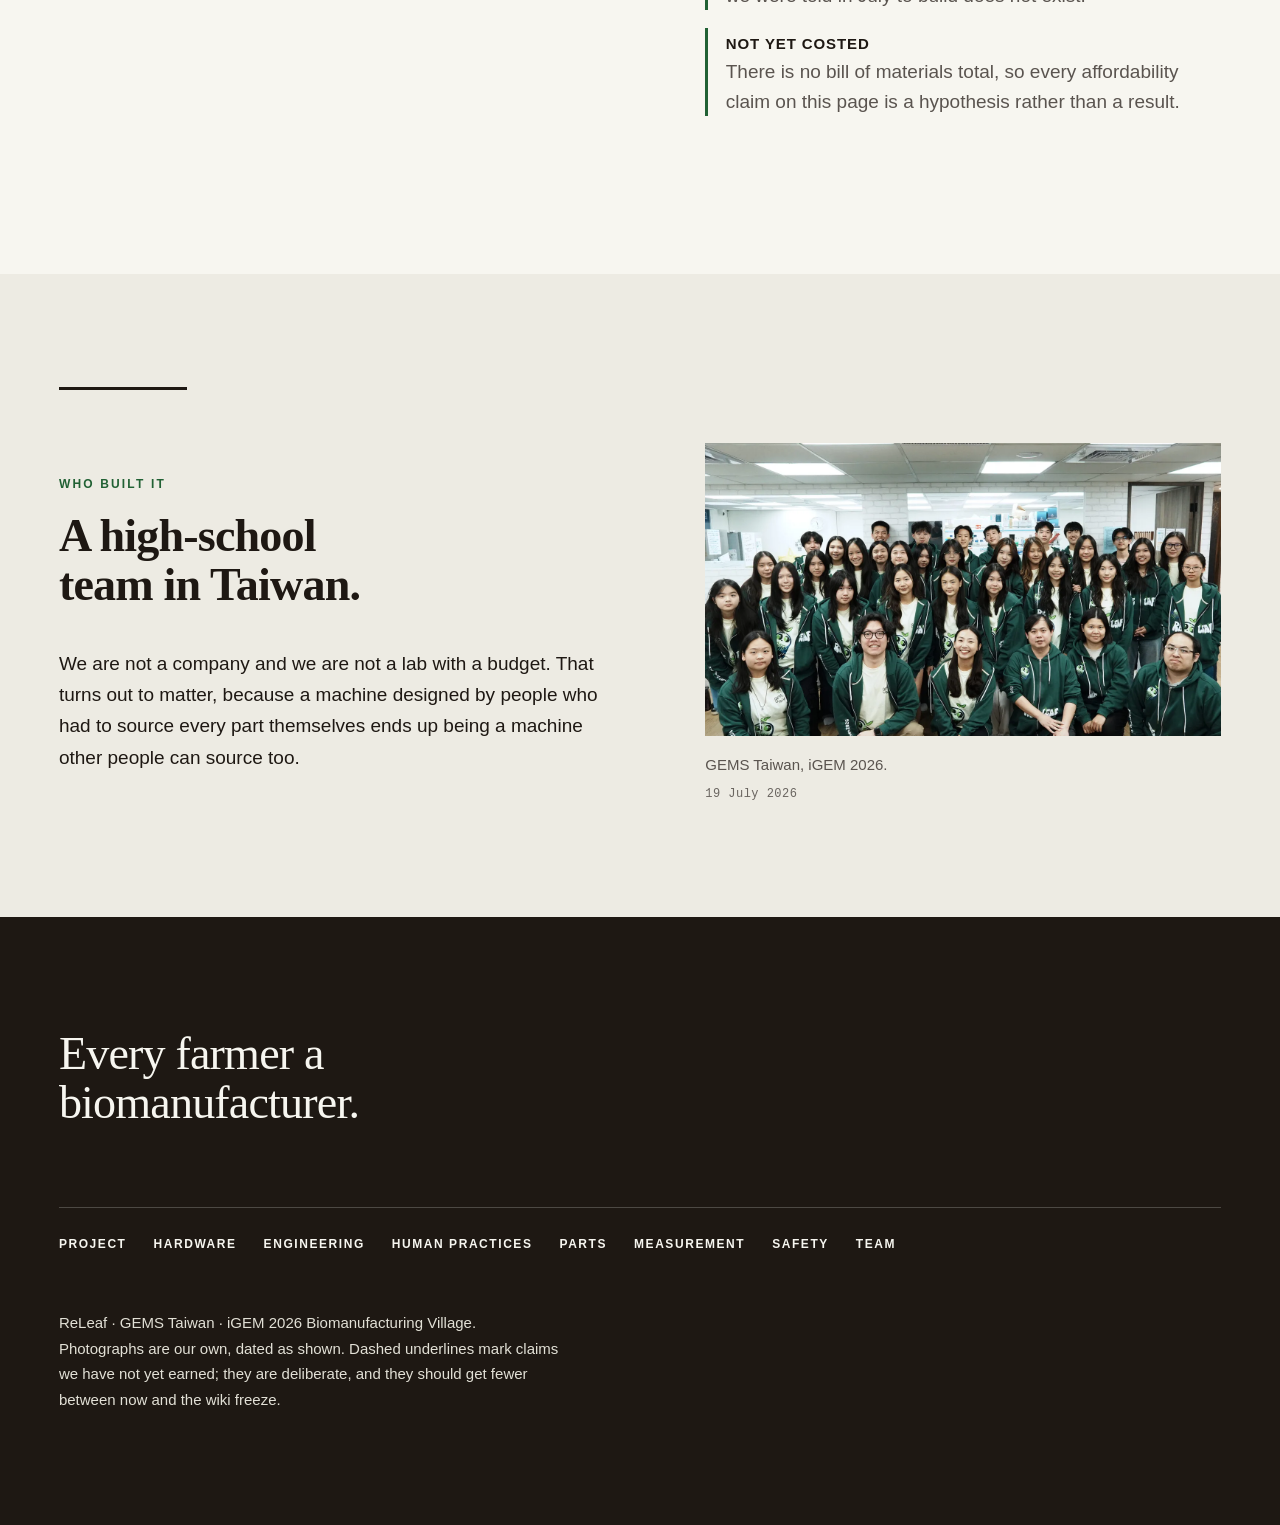
==== commit 4cb8250a: "Spacing: make the scale fluid and move rhythm out of the markup Audit of the previous build found th" ====
--- a/index.html
+++ b/index.html
@@ -88,10 +88,29 @@
   --lead-body:    1.65;
   --lead-cjk:     1.78;  --track-cjk:      .02em;
 
-  /* ── 4pt spacing scale ── */
-  --space-3xs: 4px;  --space-2xs: 8px;  --space-xs: 12px;
-  --space-sm: 16px;  --space-md: 24px;  --space-lg: 40px;
-  --space-xl: 64px;  --space-2xl: 96px; --space-3xl: 144px;
+  /* ── space ──────────────────────────────────────────────────────────────
+     Every rung is fluid, so the space INSIDE a section scales at the same rate
+     as the space around it. The previous build had fixed internal spacing
+     (16/24/40/64) sitting inside fluid band padding (64→144), so at 1400px the
+     content sat cramped inside a generous frame and at 375px it was the
+     reverse. Interpolated 375px → 1400px, 4pt-aligned at both ends.
+     The px+vw form is deliberate: pure vw ignores the user's font size.        */
+  --space-3xs: 4px;
+  --space-2xs: 8px;
+  --space-xs:  12px;
+  --space-sm:  clamp(14px, 12.5px + .39vw, 18px);
+  --space-md:  clamp(20px, 17px + .78vw, 28px);
+  --space-me:  clamp(24px, 18px + 1.56vw, 40px);   /* new rung: the old 24→40
+                                                      jump was the widest in the
+                                                      scale and sat exactly where
+                                                      most layout decisions land */
+  --space-lg:  clamp(32px, 23px + 2.34vw, 56px);
+  --space-xl:  clamp(44px, 29px + 3.9vw, 84px);
+  --space-2xl: clamp(60px, 38px + 5.85vw, 120px);
+  --space-3xl: clamp(80px, 48px + 8.6vw, 168px);
+
+  --gutter:    clamp(20px, 4px + 4.29vw, 64px);    /* page margin */
+  --rule-len:  clamp(72px, 10vw, 132px);           /* the drawn rule, not space */
 
   --rule-hair: 1px;
   --rule-bold: 3px;
@@ -125,14 +144,26 @@
 a{color:inherit;text-decoration:none}
 :focus-visible{outline:2px solid var(--color-focus);outline-offset:3px}
 
-.wrap{max-width:var(--max);margin:0 auto;padding-inline:clamp(20px,4.4vw,64px)}
-.band{padding-block:clamp(64px,9vw,144px)}
+.wrap{max-width:var(--max);margin:0 auto;padding-inline:var(--gutter)}
+.band{padding-block:var(--space-3xl)}
+.band--dense{padding-block:var(--space-2xl)}
 .band--tint{background:var(--color-paper-2)}
 .band--ink{background:var(--color-ink);color:var(--color-inverse)}
 
 .lede{font-size:var(--text-lede);line-height:var(--lead-lede);max-width:var(--measure-lede)}
 .body{font-size:var(--text-base);line-height:var(--lead-body);max-width:var(--measure)}
 .body + .body{margin-top:var(--space-md)}
+
+/* ── vertical rhythm ──────────────────────────────────────────────────────
+   A heading binds to what follows and separates from what precedes, so the
+   space above it runs roughly double the space below. Declared once here
+   instead of as margin-top attributes sprinkled through the HTML, which is
+   how the previous build decided spacing.                                   */
+.flow > * + *{margin-block-start:var(--flow, var(--space-md))}
+.flow > * + .claim,.flow > * + h2,.flow > * + h3{margin-block-start:var(--space-xl)}
+.flow > .claim + *,.flow > h2 + *,.flow > h3 + *{margin-block-start:var(--space-me)}
+.flow > .label + *{margin-block-start:0}
+.flow > .rule + *{margin-block-start:0}
 .dim{color:var(--color-ink-2)}
 .band--ink .dim{color:var(--color-paper-3)}
 
@@ -170,7 +201,7 @@
   oklch(18% .012 62 / .06) 62%),
   linear-gradient(to bottom,oklch(18% .012 62 / .34) 0%,transparent 24%)}
 .hero__in{position:relative;z-index:2;width:100%;color:var(--color-inverse);
-  padding-block:clamp(40px,6vw,80px)}
+  padding-block:var(--space-xl)}
 .hero h1{font-size:var(--text-display);line-height:var(--lead-display);
   letter-spacing:var(--track-display);max-width:15ch}
 .hero .lede{margin-top:var(--space-md);color:var(--color-paper-2);
@@ -180,7 +211,7 @@
   display:flex;align-items:center;gap:var(--space-xs);flex-wrap:wrap}
 .hero__slug::before{content:"";width:32px;height:var(--rule-hair);
   background:currentColor;flex:0 0 32px}
-.hero__credit{position:absolute;right:clamp(20px,4.4vw,64px);
+.hero__credit{position:absolute;right:var(--gutter);
   bottom:var(--space-sm);z-index:2;font-family:var(--font-util);
   font-size:var(--text-xs);color:oklch(97% .008 95 / .58)}
 
@@ -189,7 +220,7 @@
   line-height:var(--lead-claim);letter-spacing:var(--track-claim);max-width:19ch;
   text-wrap:balance}
 .claim--wide{max-width:26ch}
-.rule{height:var(--rule-bold);background:var(--color-ink);width:clamp(72px,10vw,132px);
+.rule{height:var(--rule-bold);background:var(--color-ink);width:var(--rule-len);
   margin-bottom:var(--space-lg)}
 .band--ink .rule{background:var(--color-accent-2)}
 
@@ -199,7 +230,7 @@
 .fig--bleed{margin-inline:calc(50% - 50vw);width:100vw;max-width:100vw}
 .fig--tall{display:grid;gap:var(--space-md)}
 @media(min-width:900px){.fig--tall{grid-template-columns:minmax(0,46%) minmax(0,1fr);
-  gap:clamp(32px,5vw,72px);align-items:end}
+  gap:var(--space-lg);align-items:end}
   .fig--tall figcaption{margin-top:0;max-width:44ch;font-size:var(--text-base);
     line-height:1.6}}
 .fig--bleed img{aspect-ratio:21/9;object-fit:cover}
@@ -207,7 +238,7 @@
 .fig figcaption{margin-top:var(--space-sm);font-size:var(--text-sm);
   line-height:1.6;color:var(--color-ink-2);max-width:56ch}
 .fig--bleed figcaption{max-width:var(--max);margin-inline:auto;
-  padding-inline:clamp(20px,4.4vw,64px)}
+  padding-inline:var(--gutter)}
 .band--ink figcaption{color:var(--color-paper-3)}
 .fig b{font-weight:700;color:var(--color-ink)}
 .band--ink .fig b{color:var(--color-inverse)}
@@ -217,7 +248,7 @@
 /* ── two-column argument ─────────────────────────────────────────────── */
 .duo{display:grid;gap:var(--space-lg)}
 @media(min-width:900px){.duo{grid-template-columns:minmax(0,1.1fr) minmax(0,1fr);
-  gap:clamp(40px,6vw,96px);align-items:start}}
+  gap:var(--space-xl);align-items:start}}
 .duo--tight{align-items:center}
 
 /* ── list of consequences ────────────────────────────────────────────── */
@@ -227,7 +258,7 @@
   padding-block:var(--space-lg);display:grid;gap:var(--space-sm)}
 .band--ink .beat{border-color:oklch(97% .008 95 / .22)}
 @media(min-width:820px){.beat{grid-template-columns:minmax(0,1fr) minmax(0,1.25fr);
-  gap:clamp(32px,5vw,80px);align-items:baseline}}
+  gap:var(--space-lg);align-items:baseline}}
 .beat h3{font-size:var(--text-4xl);line-height:var(--lead-head);max-width:14ch}
 .beat p{font-size:var(--text-base);line-height:1.6;color:var(--color-ink-2);
   max-width:52ch}
@@ -254,7 +285,7 @@
 
 /* ── Ft5 statement footer ────────────────────────────────────────────── */
 .foot{background:var(--color-ink);color:var(--color-inverse);
-  padding-block:clamp(64px,9vw,128px)}
+  padding-block:var(--space-2xl)}
 .foot__claim{font-family:var(--font-display);font-size:var(--text-display-s);
   line-height:var(--lead-claim);letter-spacing:var(--track-claim);max-width:16ch}
 .foot__links{margin-top:var(--space-xl);display:flex;gap:var(--space-md);
@@ -308,7 +339,7 @@
   <div class="wrap">
     <div class="rule"></div>
     <div class="duo">
-      <div>
+      <div class="flow">
         <span class="label">The problem is not the science</span>
         <h2 class="claim">Today you cannot make a protein. You can only buy one.</h2>
       </div>
@@ -329,13 +360,13 @@
 
 <!-- ══ THE FACTORY ════════════════════════════════════════════════════ -->
 <section class="band band--tint" id="factory">
-  <div class="wrap">
+  <div class="wrap flow">
     <div class="rule"></div>
     <span class="label">The handover</span>
     <h2 class="claim claim--wide">So we stopped designing a product and started designing a factory small enough to give away.</h2>
   </div>
 
-  <div class="wrap" style="margin-top:var(--space-xl)">
+  <div class="wrap">
     <figure class="fig fig--tall">
       <picture>
         <source type="image/webp" srcset="img/bench-1400.webp 1400w, img/bench-2400.webp 2400w"
@@ -350,7 +381,7 @@
     </figure>
   </div>
 
-  <div class="wrap" style="margin-top:var(--space-2xl)">
+  <div class="wrap">
     <div class="duo">
       <div>
         <p class="body">A reactor assembled from parts a workshop can source is a reactor that
@@ -382,10 +413,10 @@
   <div class="wrap">
     <div class="rule"></div>
     <div class="duo duo--tight">
-      <div>
+      <div class="flow">
         <span class="label">The point of a factory</span>
         <h2 class="claim">You choose what it makes.</h2>
-        <p class="body" style="margin-top:var(--space-md)">A product decides for you. A factory
+        <p class="body">A product decides for you. A factory
         does not. The chassis is <i>B. subtilis</i>, the input is 520 nm light, and the
         expression cassette is a slot rather than a rebuild, so any gene the chassis can express
         drops into the same architecture.</p>
@@ -409,7 +440,7 @@
 
 <!-- ══ WHAT STOPS MATTERING ═══════════════════════════════════════════ -->
 <section class="band band--ink">
-  <div class="wrap">
+  <div class="wrap flow">
     <div class="rule"></div>
     <span class="label">Move the factory and these stop existing</span>
     <h2 class="claim claim--wide">Three problems that only exist because the protein has to travel.</h2>
@@ -440,15 +471,15 @@
 
 <!-- ══ WHO DECIDES ════════════════════════════════════════════════════ -->
 <section class="band" id="people">
-  <div class="wrap">
+  <div class="wrap flow">
     <div class="rule"></div>
     <span class="label">Who decides what it makes</span>
     <h2 class="claim claim--wide">A factory is only handed over if somebody else gets to set it running.</h2>
-    <p class="body" style="margin-top:var(--space-md)">We did not design this and then go
+    <p class="body">We did not design this and then go
     looking for farmers to approve it. The order was the other way round, and the design still
     carries their fingerprints.</p>
 
-    <div class="duo" style="margin-top:var(--space-xl)">
+    <div class="duo">
       <figure class="fig">
         <picture>
           <source type="image/webp" srcset="img/listen-1400.webp" sizes="(min-width:900px) 52vw, 100vw">
@@ -473,8 +504,8 @@
 </section>
 
 <!-- ══ EVIDENCE ═══════════════════════════════════════════════════════ -->
-<section class="band band--tint" id="evidence">
-  <div class="wrap">
+<section class="band band--dense band--tint" id="evidence">
+  <div class="wrap flow">
     <div class="rule"></div>
     <span class="label">What is already true</span>
     <h2 class="claim claim--wide">None of this is worth anything without instruments, so we built those first.</h2>
@@ -498,7 +529,7 @@
       </div>
     </div>
 
-    <figure class="fig" style="margin-top:var(--space-2xl);max-width:820px">
+    <figure class="fig" style="max-width:820px">
       <picture>
         <source type="image/webp" srcset="img/firmware-1400.webp" sizes="(min-width:900px) 64vw, 100vw">
         <img src="img/firmware-1400.jpg" alt="A student writing Arduino firmware for the spectrophotometer, the code displayed on a large screen in a warmly lit room after school.">
@@ -519,7 +550,7 @@
         <span class="label">What we do not claim</span>
         <h2 class="claim">The honest size of this.</h2>
       </div>
-      <div>
+      <div class="flow">
         <p class="body">ReLeaf does not solve hunger. Hunger is mostly a failure of distribution
         and politics, not of yield, and a page that implies otherwise should not be trusted on
         anything else it says.</p>
@@ -542,14 +573,14 @@
 </section>
 
 <!-- ══ TEAM ═══════════════════════════════════════════════════════════ -->
-<section class="band band--tint">
+<section class="band band--dense band--tint">
   <div class="wrap">
     <div class="rule"></div>
     <div class="duo duo--tight">
-      <div>
+      <div class="flow">
         <span class="label">Who built it</span>
         <h2 class="claim">A high-school team in Taiwan.</h2>
-        <p class="body" style="margin-top:var(--space-md)">We are not a company and we are not
+        <p class="body">We are not a company and we are not
         a lab with a budget. That turns out to matter, because a machine designed by people who
         had to source every part themselves ends up being a machine other people can source too.</p>
       </div>
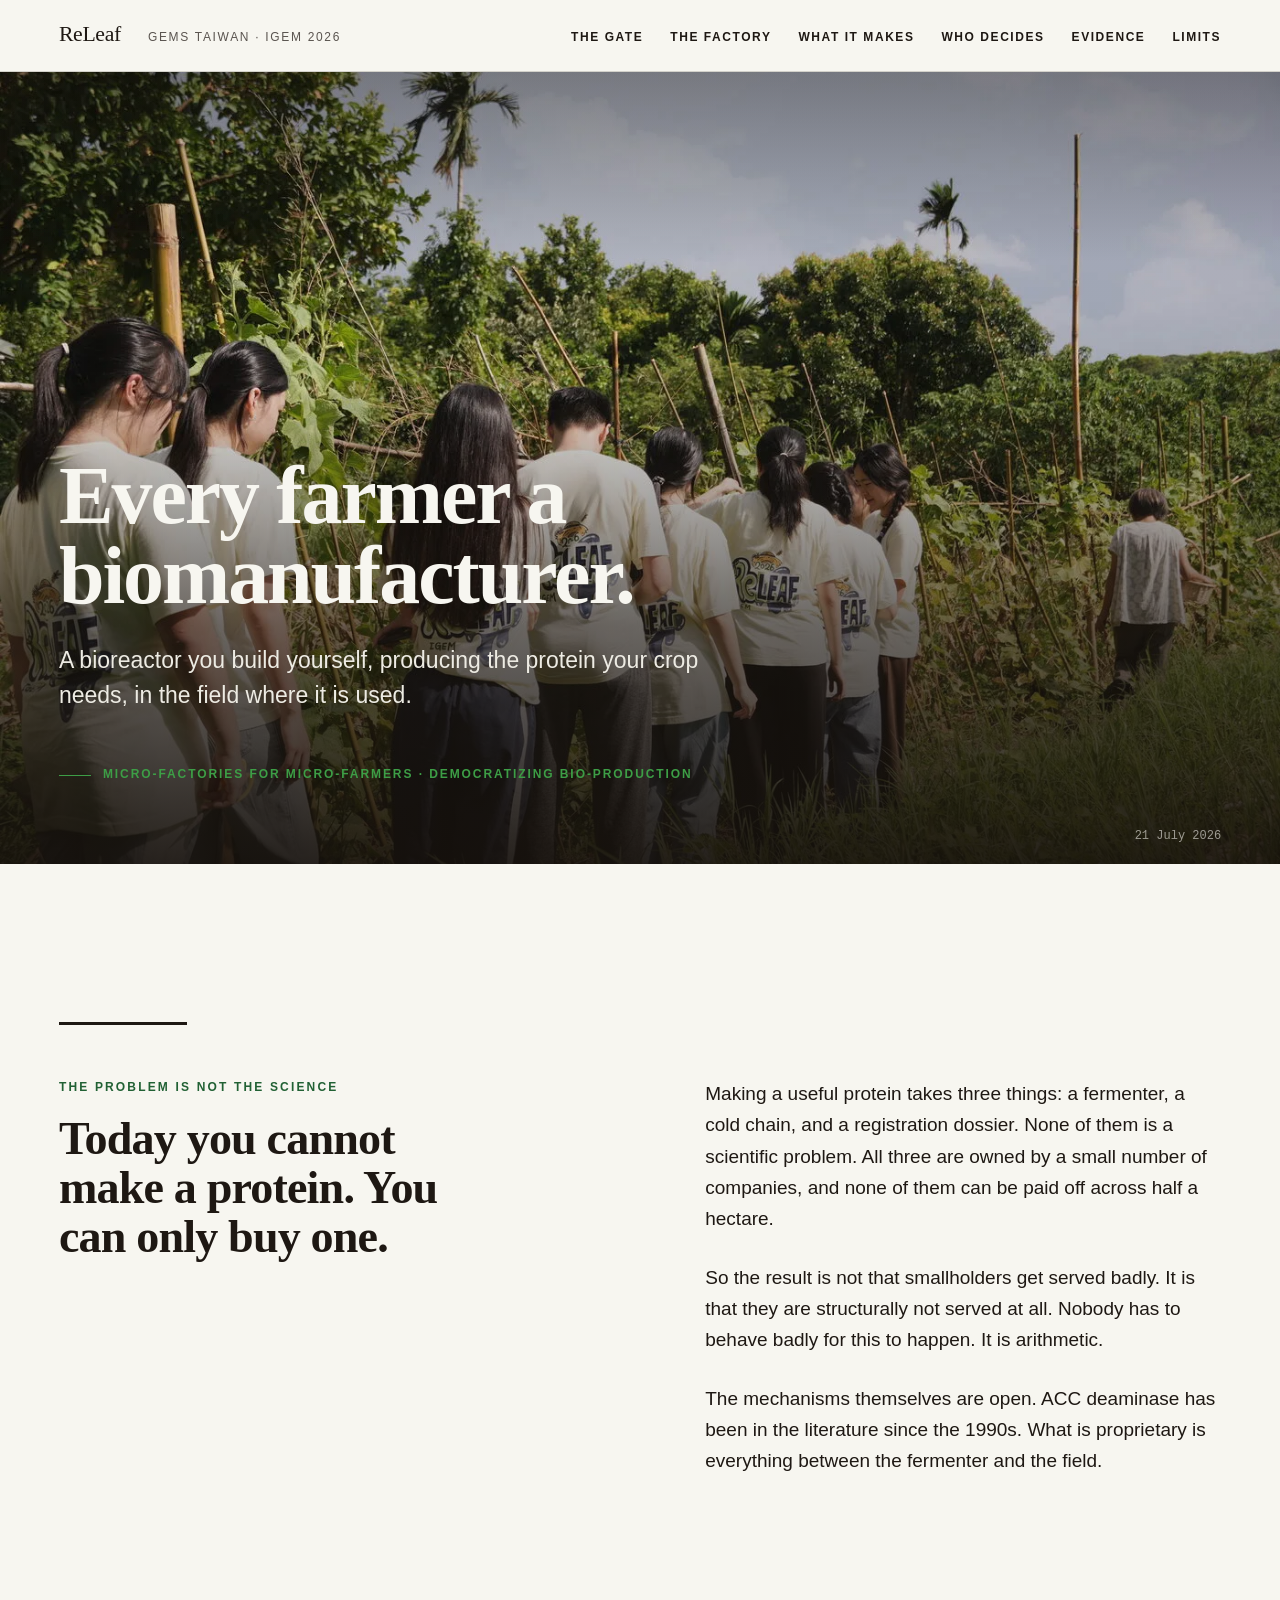
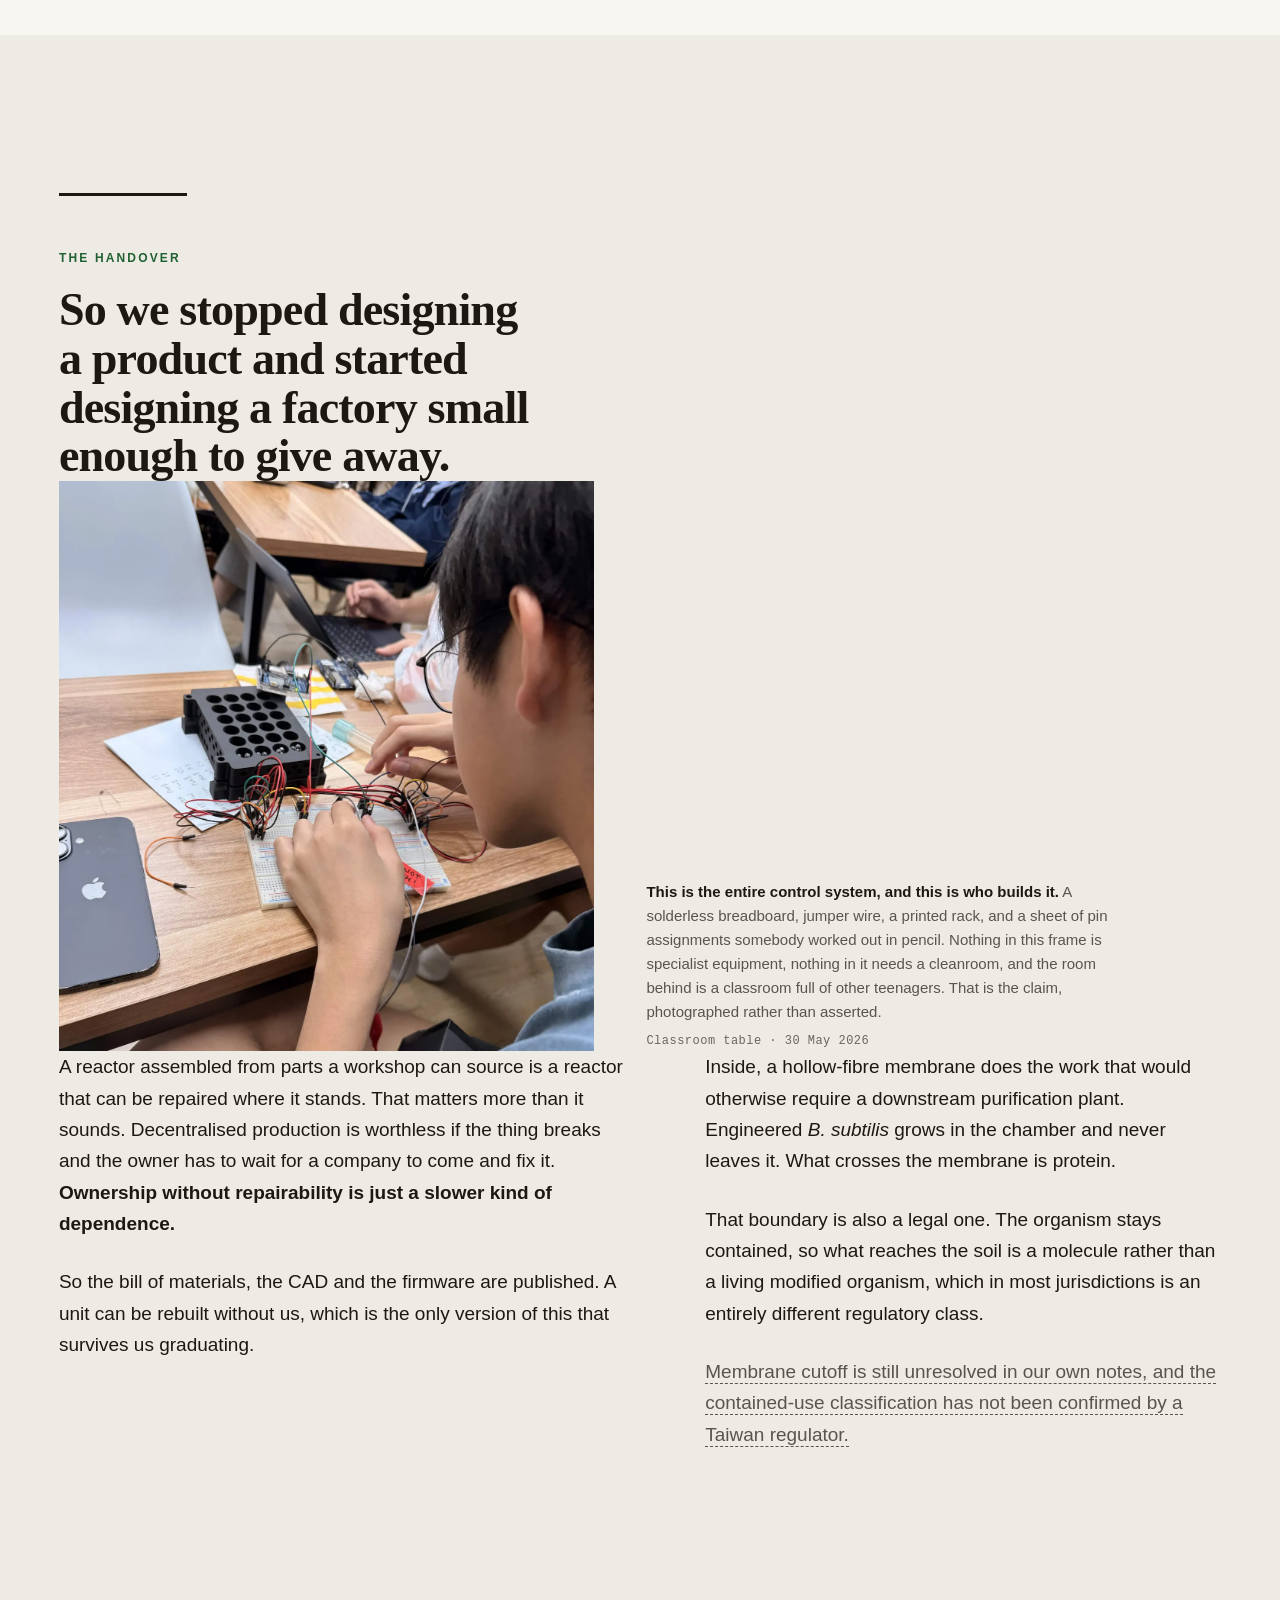
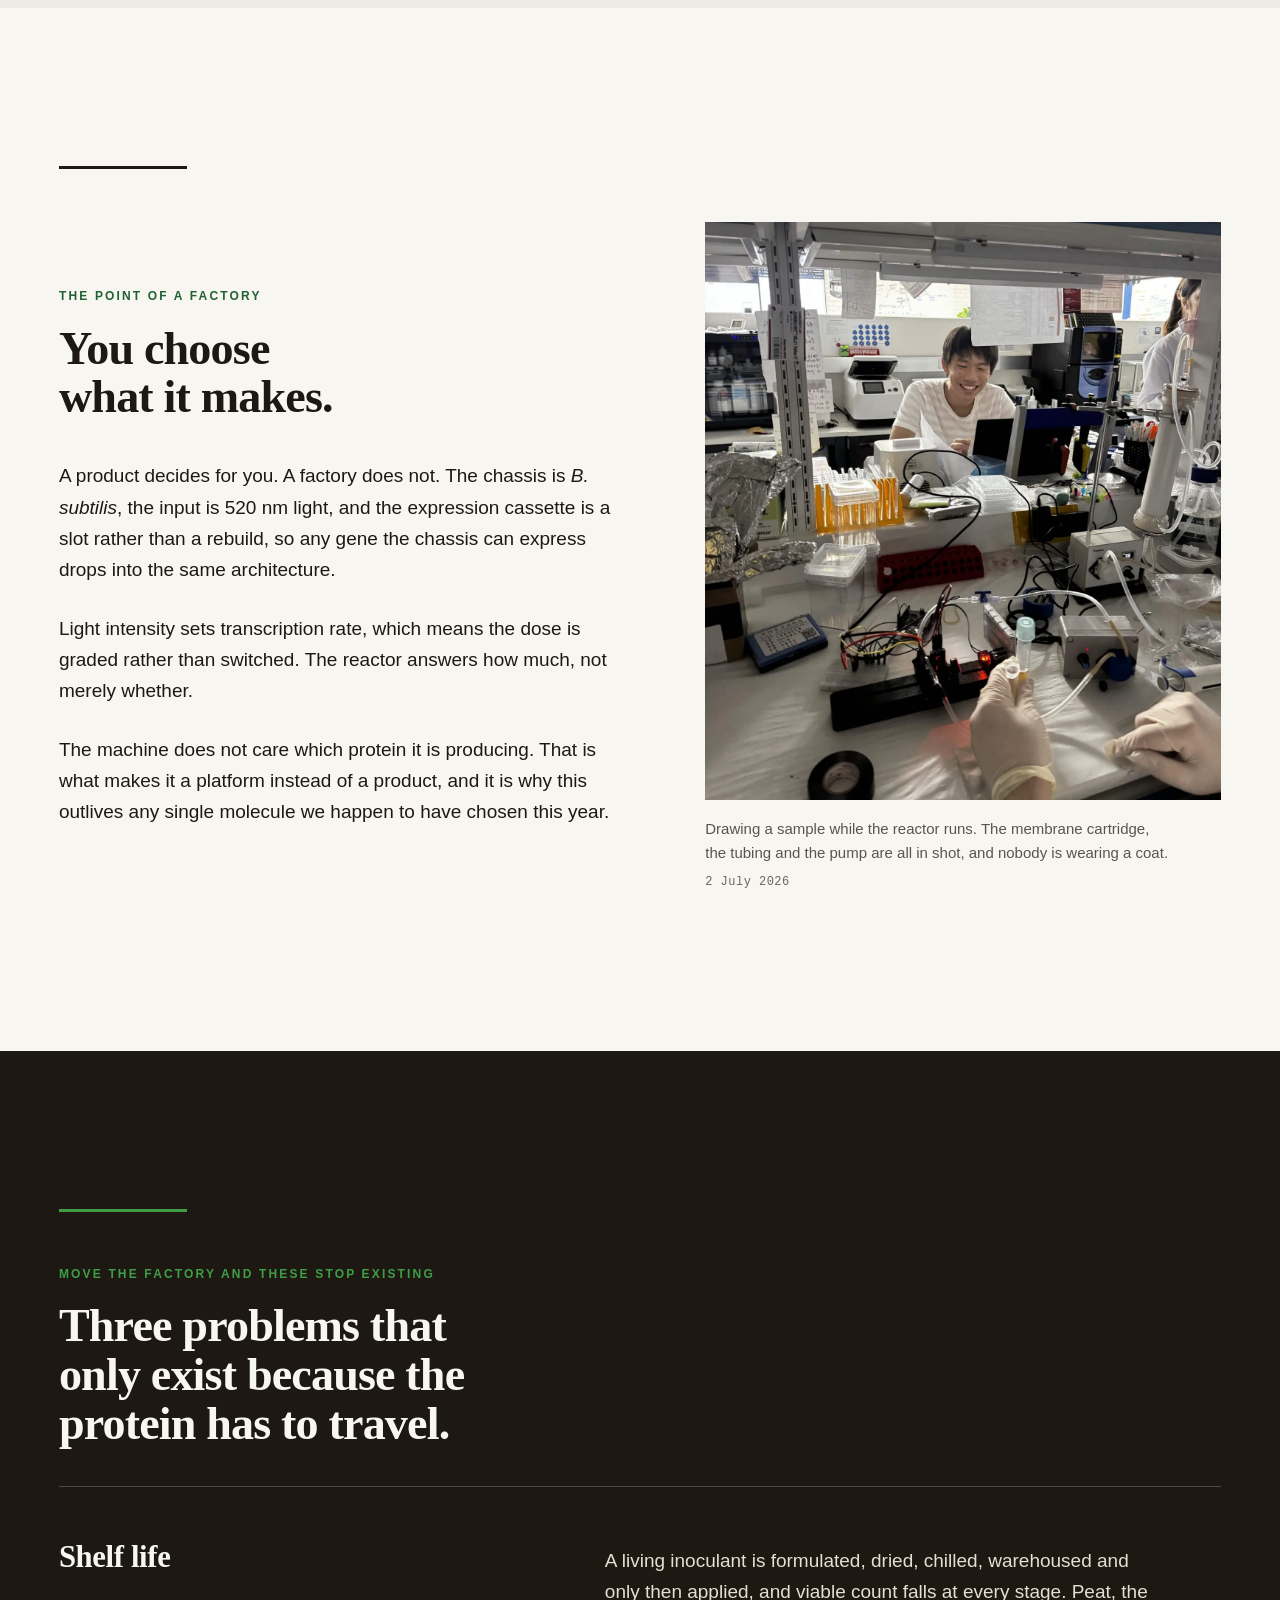
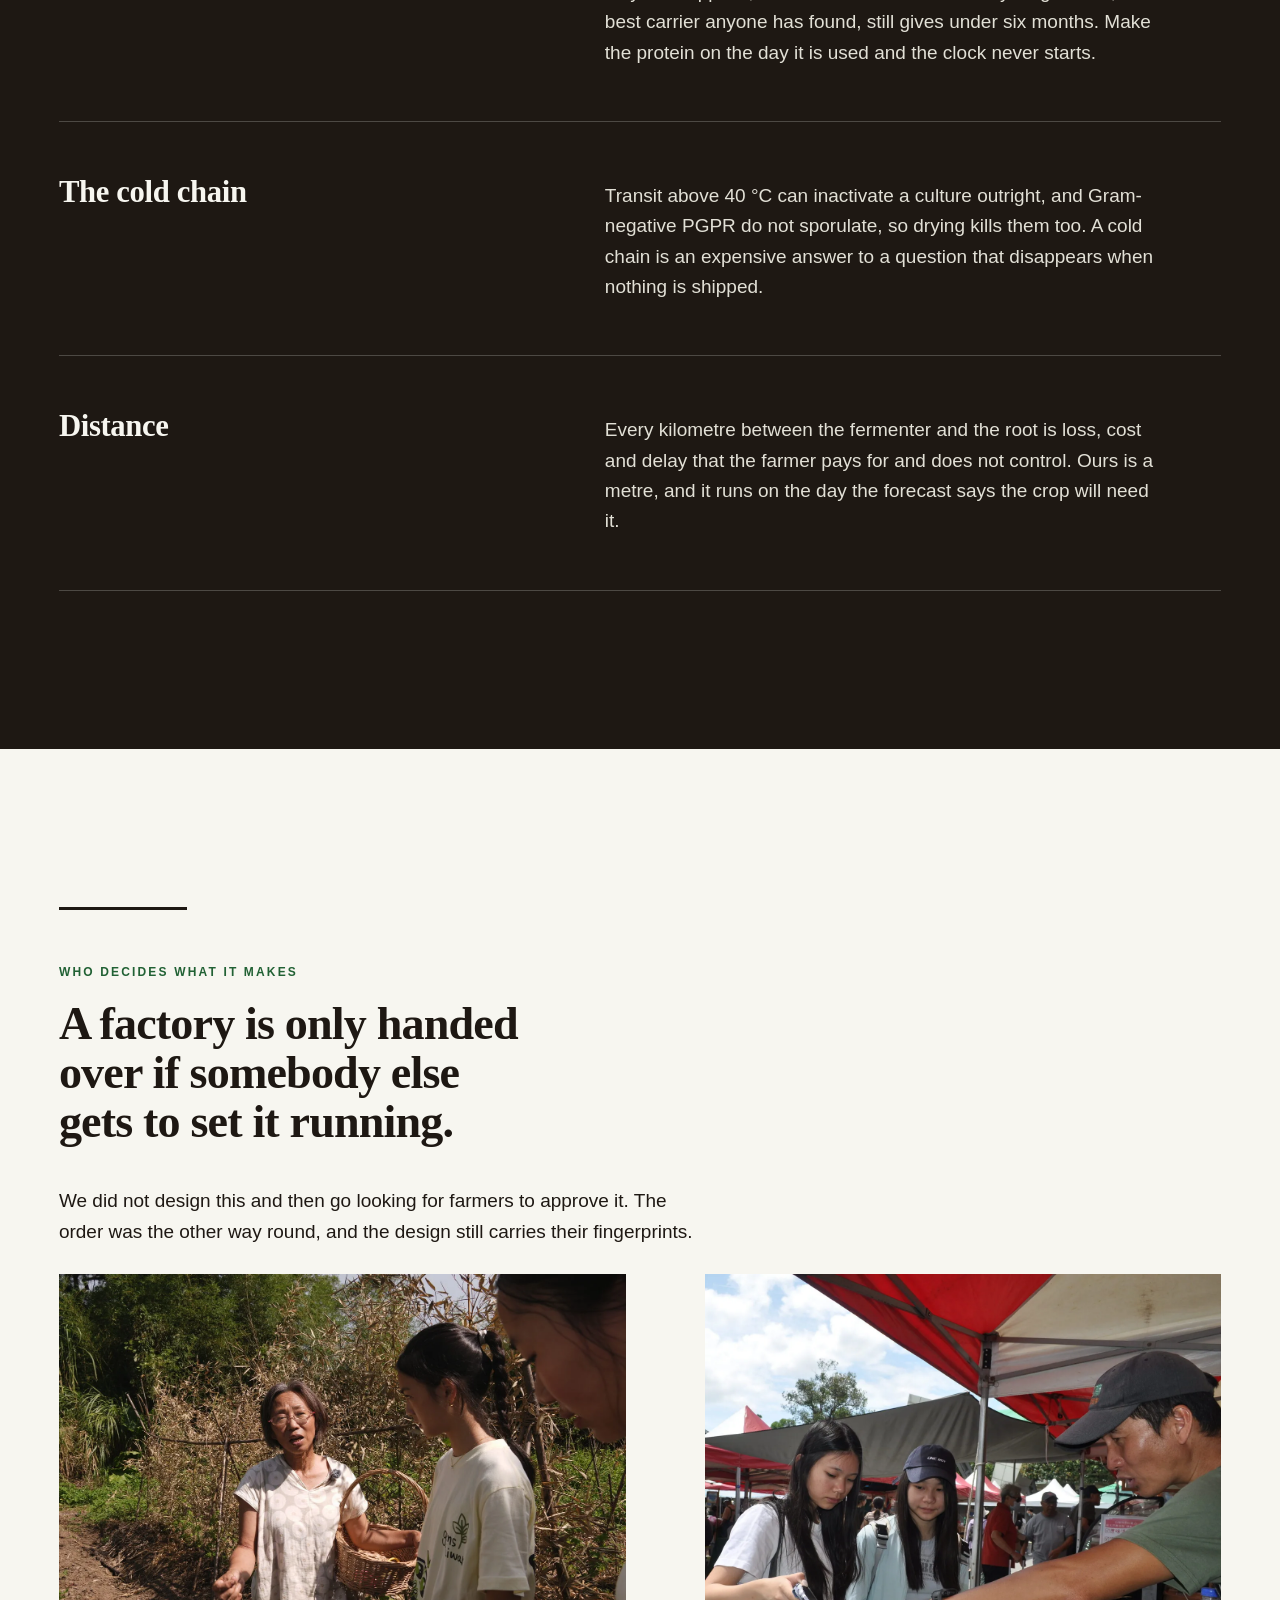
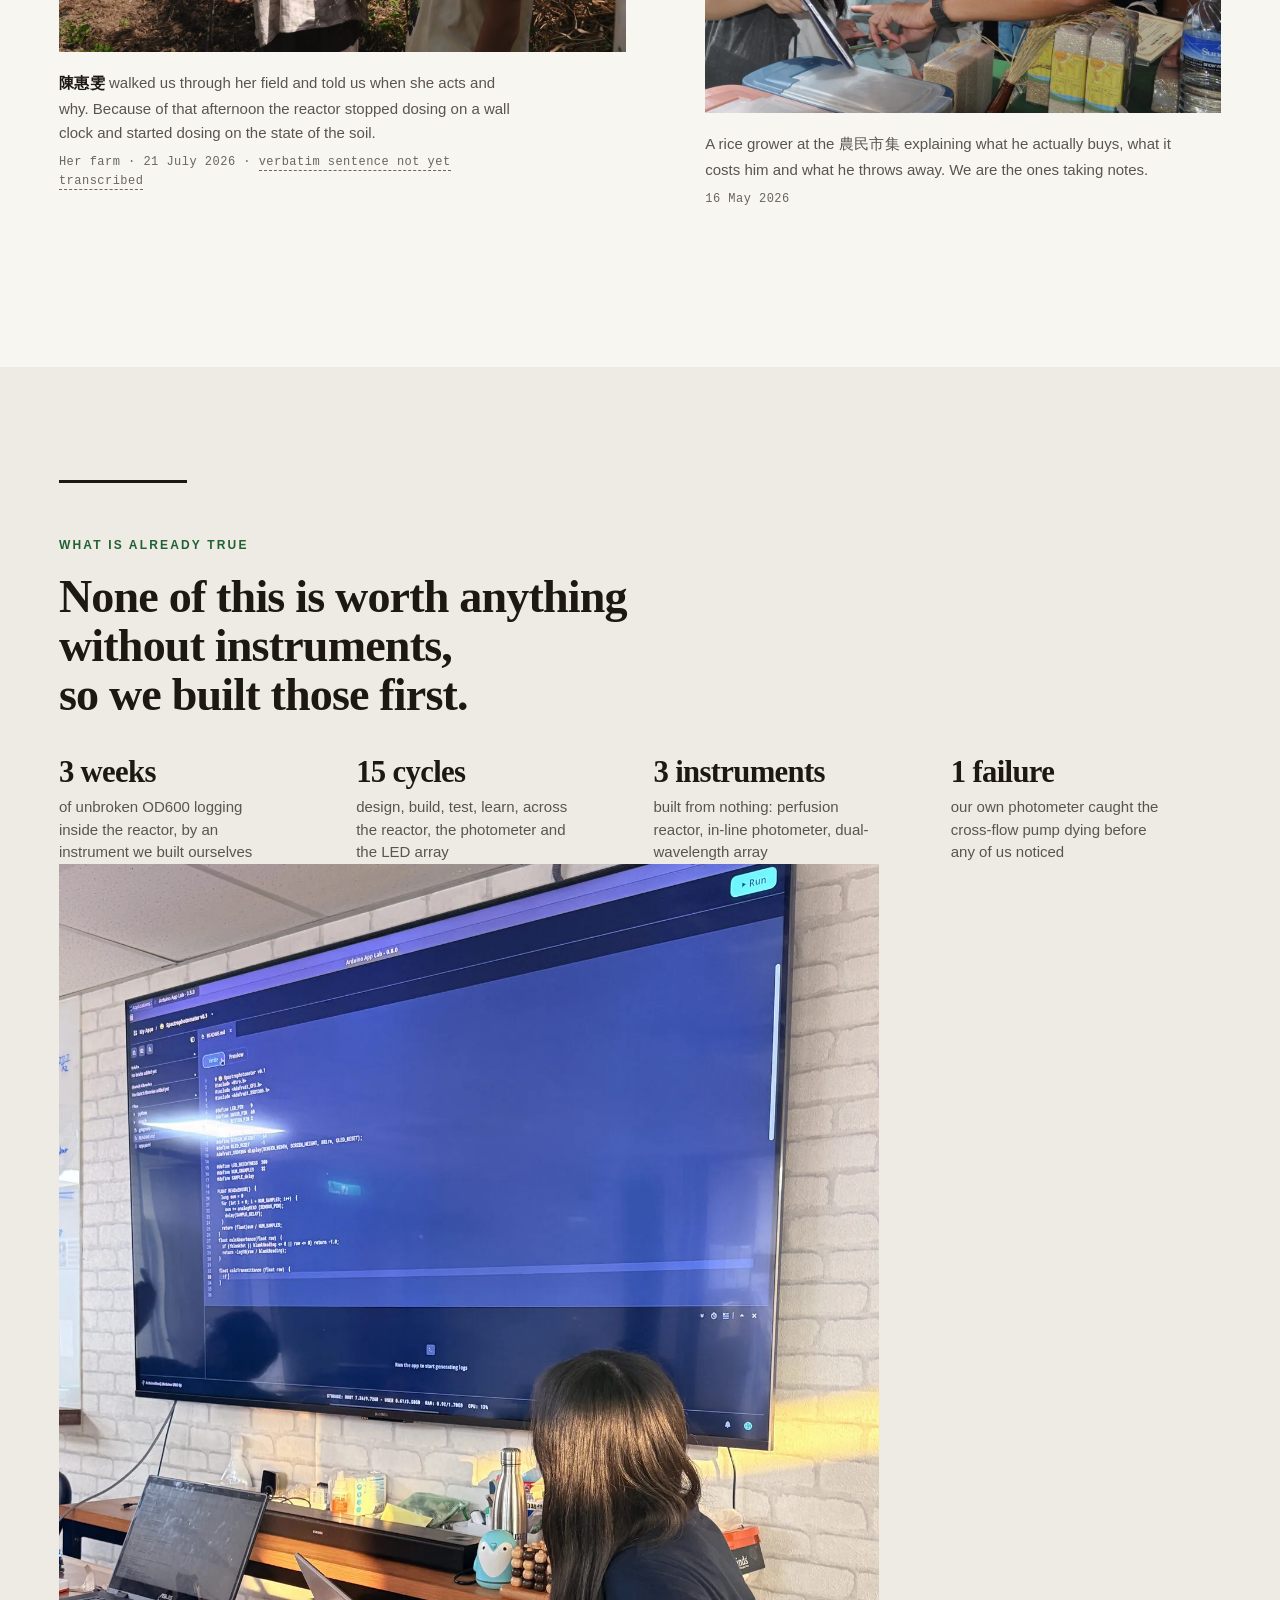
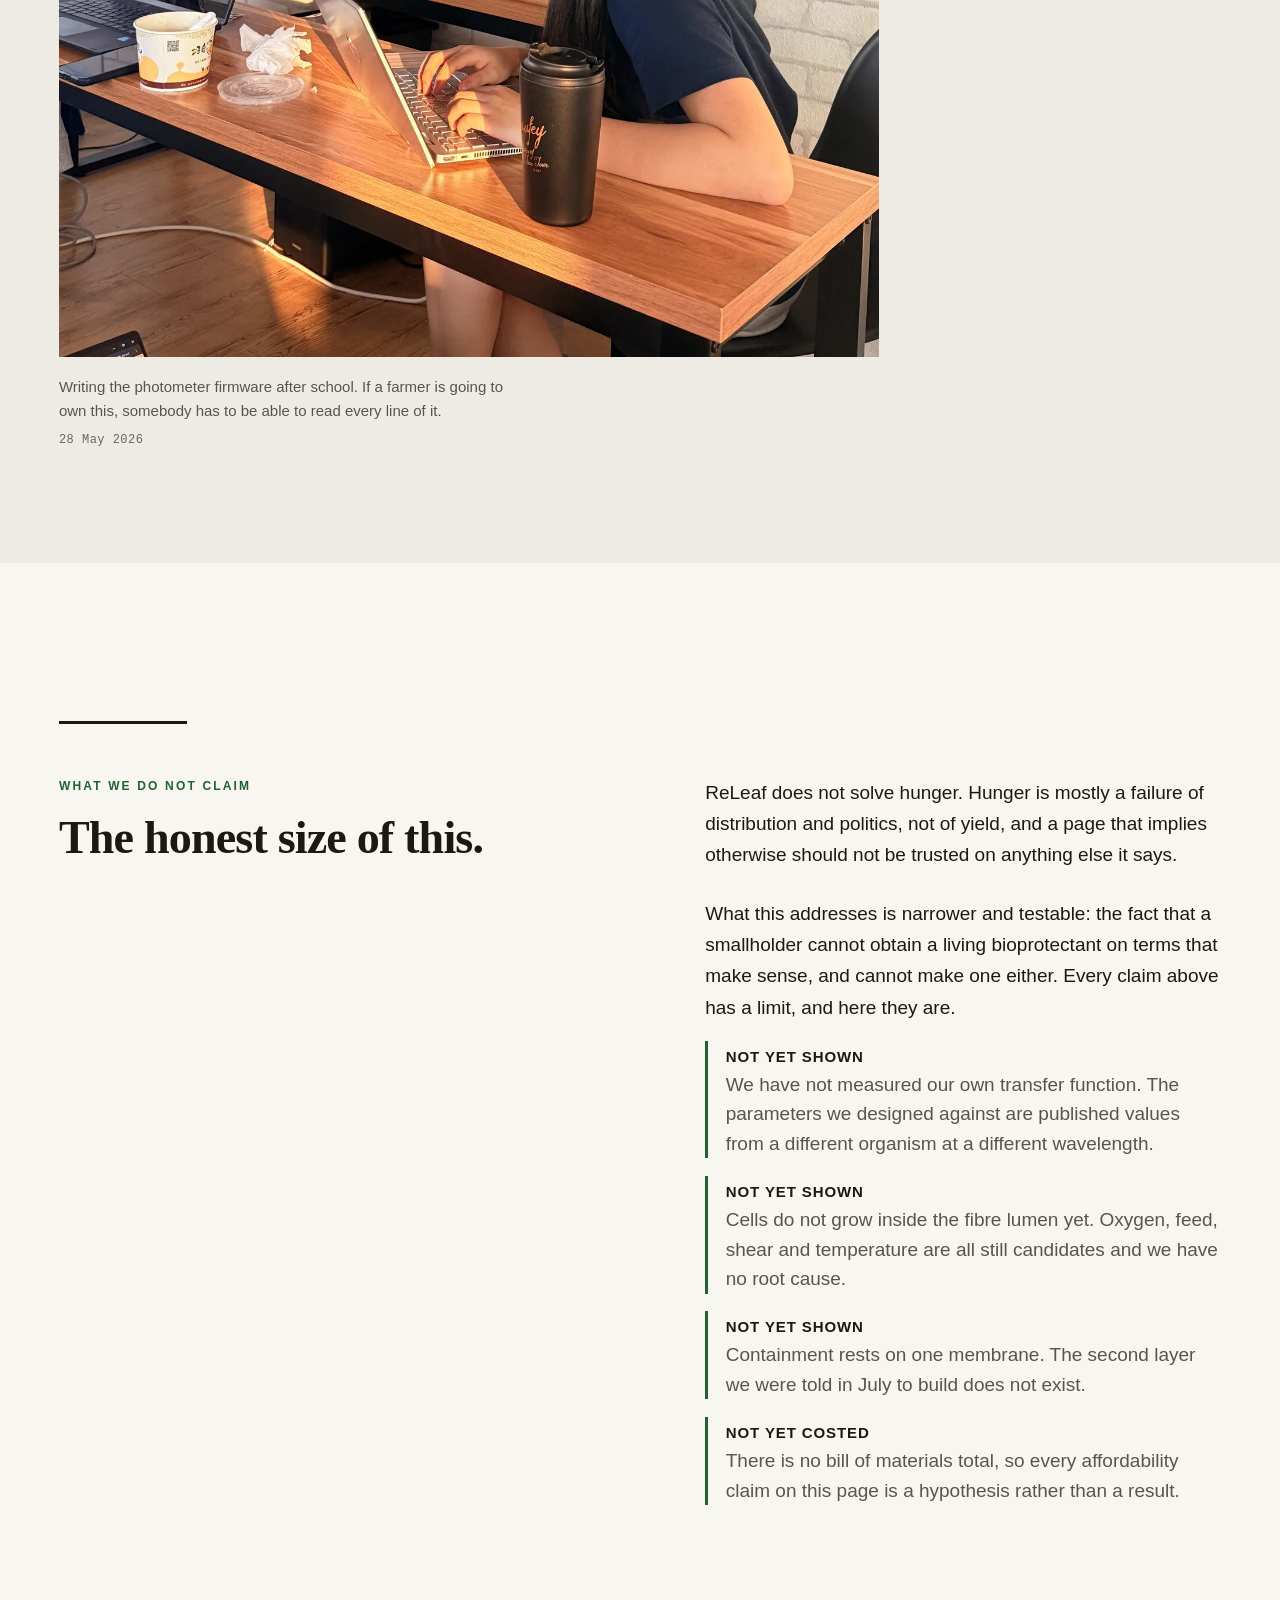
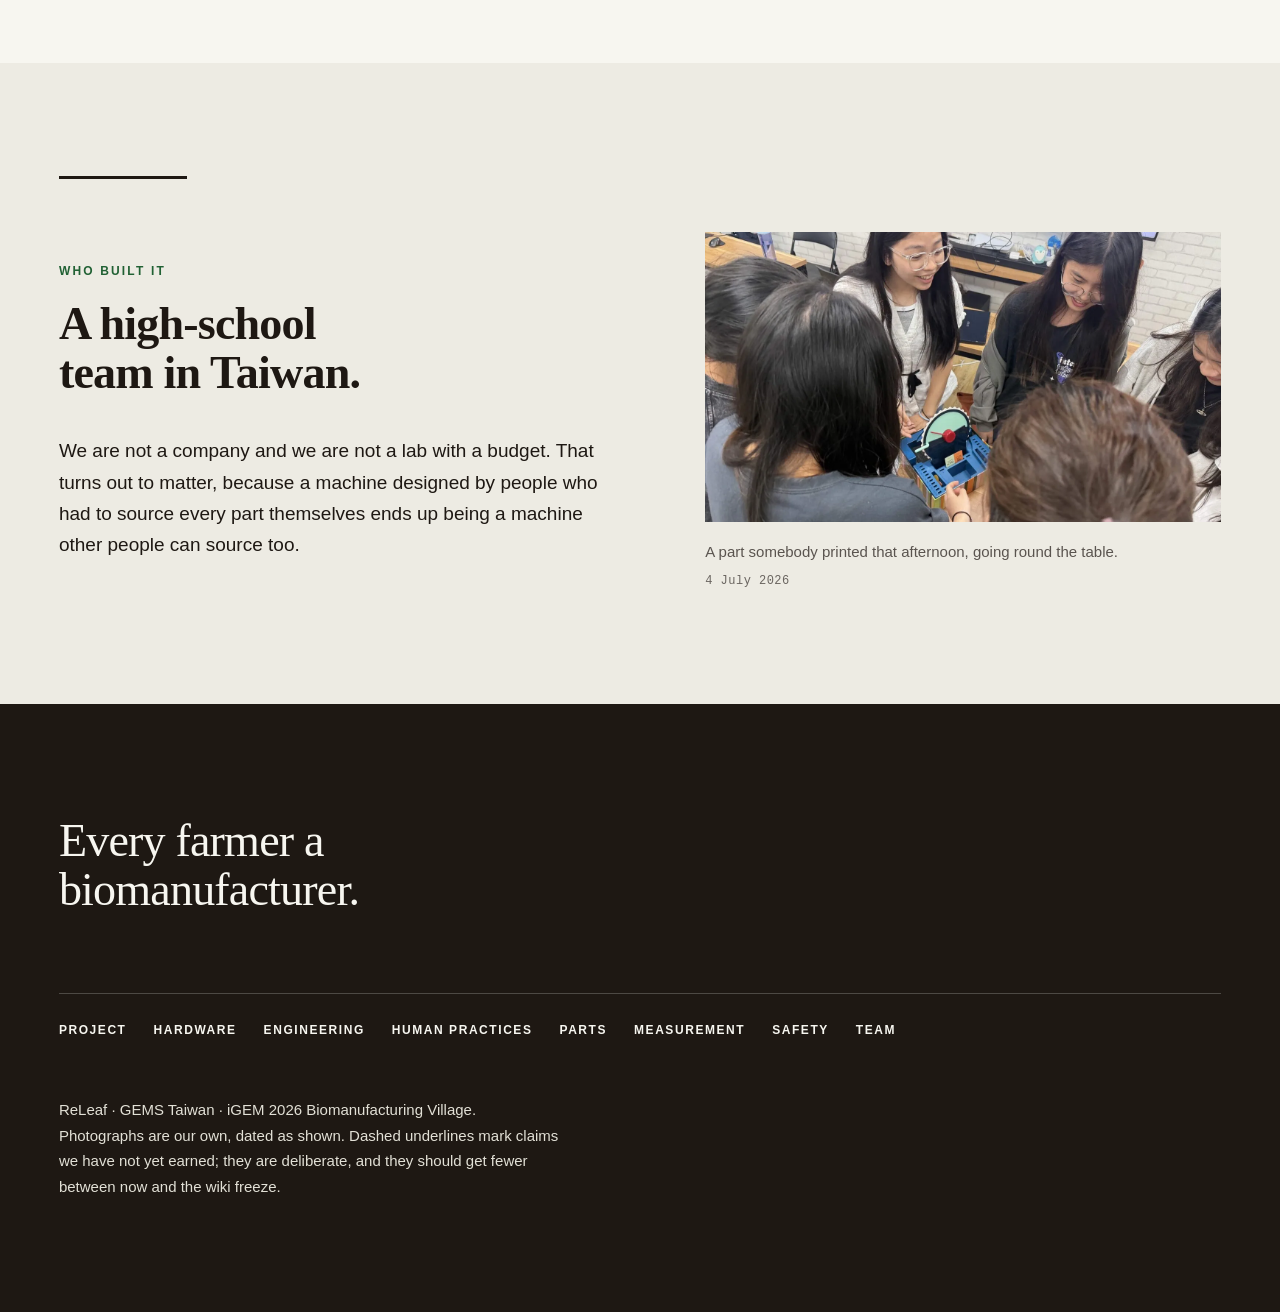
==== commit 40aafd90: "Pictures: four swaps after reading the whole library Twelve agents read all 248 images in iGEM2026_I" ====
--- a/index.html
+++ b/index.html
@@ -369,15 +369,16 @@
   <div class="wrap">
     <figure class="fig fig--tall">
       <picture>
-        <source type="image/webp" srcset="img/bench-1400.webp 1400w, img/bench-2400.webp 2400w"
+        <source type="image/webp" srcset="img/building-1400.webp 1400w, img/building-2400.webp 2400w"
                 sizes="(min-width:900px) 46vw, 100vw">
-        <img src="img/bench-1400.jpg" alt="A breadboard wired with jumper leads, a power module, a printed rack and component bags on a classroom table, beside a cup of bubble tea.">
+        <img src="img/building-1400.jpg" alt="A student seating jumper wires into a solderless breadboard on a classroom table, beside a 3D-printed LED rack, an Arduino and a sheet of handwritten pin assignments.">
       </picture>
-      <figcaption><b>This is the entire control system.</b> A breadboard, a power module, a
-      printed rack, jumper wire, and somebody's bubble tea. Nothing in this frame is specialist
-      equipment and nothing in it needs a cleanroom. That is the claim, photographed rather
-      than asserted.
-      <span class="stamp">Classroom table · 27 May 2026</span></figcaption>
+      <figcaption><b>This is the entire control system, and this is who builds it.</b> A
+      solderless breadboard, jumper wire, a printed rack, and a sheet of pin assignments
+      somebody worked out in pencil. Nothing in this frame is specialist equipment, nothing in
+      it needs a cleanroom, and the room behind is a classroom full of other teenagers. That is
+      the claim, photographed rather than asserted.
+      <span class="stamp">Classroom table · 30 May 2026</span></figcaption>
     </figure>
   </div>
 
@@ -428,11 +429,12 @@
       </div>
       <figure class="fig">
         <picture>
-          <source type="image/webp" srcset="img/reactor-1400.webp" sizes="(min-width:900px) 44vw, 100vw">
-          <img src="img/reactor-1400.jpg" alt="A student in a lab coat tending the bioreactor growth test inside a controlled cabinet, with medium bottle, tubing and pump visible.">
+          <source type="image/webp" srcset="img/sampling-1400.webp" sizes="(min-width:900px) 44vw, 100vw">
+          <img src="img/sampling-1400.jpg" alt="Gloved hands drawing a sample against the lit LED rail, with the membrane cartridge, tubing and peristaltic pump plumbed and running on the bench behind.">
         </picture>
-        <figcaption>First growth test of <i>B. subtilis</i> in the reactor.
-        <span class="stamp">6 June 2026</span></figcaption>
+        <figcaption>Drawing a sample while the reactor runs. The membrane cartridge, the
+        tubing and the pump are all in shot, and nobody is wearing a coat.
+        <span class="stamp">2 July 2026</span></figcaption>
       </figure>
     </div>
   </div>
@@ -492,11 +494,11 @@
       </figure>
       <figure class="fig">
         <picture>
-          <source type="image/webp" srcset="img/market-1400.webp" sizes="(min-width:900px) 44vw, 100vw">
-          <img src="img/market-1400.jpg" alt="A grower at a farmers market pointing something out to two ReLeaf students, who are listening and smiling.">
+          <source type="image/webp" srcset="img/grower-1400.webp" sizes="(min-width:900px) 44vw, 100vw">
+          <img src="img/grower-1400.jpg" alt="A rice grower leaning across his market stall, pointing at the counter, while two ReLeaf students take notes on a tablet with their heads down.">
         </picture>
-        <figcaption>Growers at the <span lang="zh-Hant">農民市集</span>, explaining what they actually buy, what it costs
-        them and what they throw away.
+        <figcaption>A rice grower at the <span lang="zh-Hant">農民市集</span> explaining what he actually buys, what it
+        costs him and what he throws away. We are the ones taking notes.
         <span class="stamp">16 May 2026</span></figcaption>
       </figure>
     </div>
@@ -586,10 +588,11 @@
       </div>
       <figure class="fig">
         <picture>
-          <source type="image/webp" srcset="img/team-1400.webp" sizes="(min-width:900px) 44vw, 100vw">
-          <img src="img/team-1400.jpg" alt="The GEMS Taiwan iGEM 2026 team photographed together.">
+          <source type="image/webp" srcset="img/bonding-1400.webp" sizes="(min-width:900px) 44vw, 100vw">
+          <img src="img/bonding-1400.jpg" alt="Five ReLeaf students crowded around a small blue 3D-printed housing with a toothed wheel and a red knob, held up in the middle of the group, two of them laughing.">
         </picture>
-        <figcaption>GEMS Taiwan, iGEM 2026.<span class="stamp">19 July 2026</span></figcaption>
+        <figcaption>A part somebody printed that afternoon, going round the table.
+        <span class="stamp">4 July 2026</span></figcaption>
       </figure>
     </div>
   </div>
